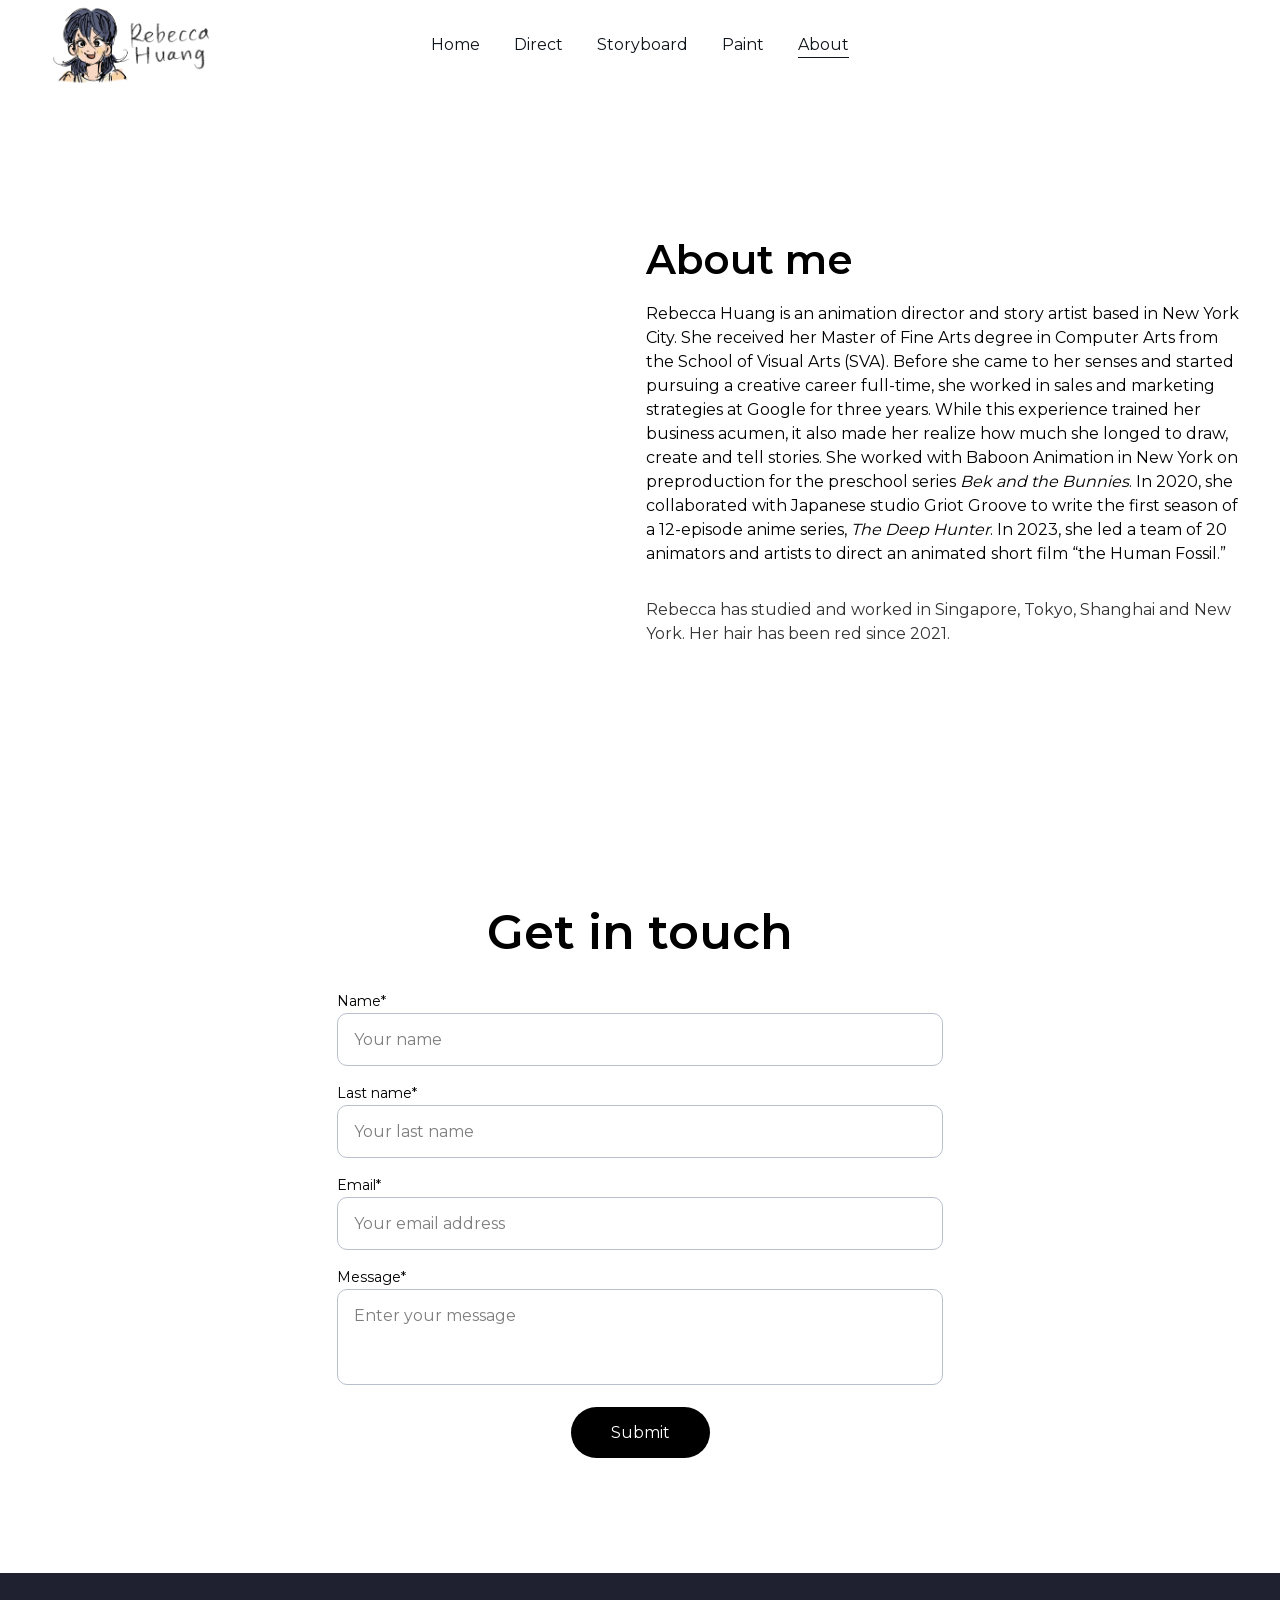
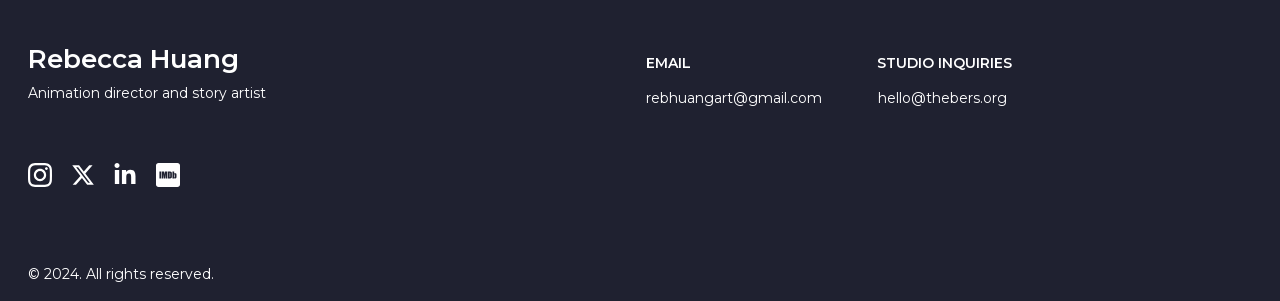
==== about.html @ 4068b759 "Add files via upload" ====
﻿<!DOCTYPE html><html lang="en"><head>
  <script>
window.onload = function() {
    // 1. 寻找所有图片容器
    const imageContainers = document.querySelectorAll('.image-wrapper');

    imageContainers.forEach(container => {
        const img = container.querySelector('img');
        if (img) {
            const realSrc = img.getAttribute('data-savepage-src') || img.src;
            
            // 2. 强制显示背景图并设置圆角
            container.style.backgroundImage = `url('${realSrc}')`;
            container.style.backgroundSize = 'cover';
            container.style.backgroundPosition = 'center';
            container.style.minHeight = '250px';
            container.style.display = 'block';
            container.style.opacity = '1';
            container.style.visibility = 'visible';
            
            // --- 新增：强制圆角补丁 ---
            container.style.borderRadius = '20px'; // 这里设置圆角大小，你可以根据需要调整数字
            container.style.overflow = 'hidden';   // 确保内部图片不会超出圆角边缘
            // -----------------------

            img.style.display = 'none';
        }
    });

    // 3. 保护按钮和文字层级
    const buttons = document.querySelectorAll('a, button, .text-box');
    buttons.forEach(el => {
        el.style.zIndex = '99';
        el.style.position = 'relative';
    });
};
</script>
<link rel="icon" data-savepage-href="https://assets.zyrosite.com/cdn-cgi/image/format=auto,w=16,h=16,fit=crop,f=png/mxBM2JqGz5hBw0L9/img_4383-copy-mp8qDovZWyIbz7pJ.PNG" href="[data-uri]"><meta charset="utf-8"><meta name="viewport" content="width=device-width, initial-scale=1.0"><meta name="generator" content="Hostinger Website Builder"><script data-savepage-type="application/ld+json" type="text/plain">{"@context":"https://schema.org/","name":"Rebecca Huang - Animation Director & Story Artist Portfolio","url":"about.html","description":"Explore the creative portfolio of Rebecca Huang, an animation director and story artist based in the U.S. Discover her work in directing, storyboarding, illustrations, and commercials that bring stories to life with vivid imagery and engaging narratives.","image":"https://assets.zyrosite.com/cdn-cgi/image/format=auto,w=1440,h=756,fit=crop,f=jpeg/mxBM2JqGz5hBw0L9/img_4383-m7V597a2JnUel4Q0.PNG","inLanguage":"en","keywords":["animation director","story artist","portfolio showcase"],"@type":"WebPage"}</script><!--[--><link rel="preconnect" data-savepage-href="https://assets.zyrosite.com" href=""><!----><!----><!----><!----><!--[--><link rel="alternate" hreflang="x-default" data-savepage-href="about.html" href=""><!--]--><link data-savepage-href="https://cdn.zyrosite.com/u1/google-fonts/font-faces?family=Montserrat:wght@400;500;600&family=Inter:wght@400;500&display=swap" href="" rel="preconnect" crossorigin="true"><link data-savepage-href="https://cdn.zyrosite.com/u1/google-fonts/font-faces?family=Montserrat:wght@400;500;600&family=Inter:wght@400;500&display=swap" href="" rel="preload" as="style"><style data-savepage-href="https://cdn.zyrosite.com/u1/google-fonts/font-faces?family=Montserrat:wght@400;500;600&family=Inter:wght@400;500&display=swap">/* cyrillic-ext */
@font-face {
  font-family: 'Inter';
  font-style: normal;
  font-weight: 400;
  /*savepage-font-display=swap*/
  src: /*savepage-url=https://cdn.zyrosite.com/u1/google-fonts/font-file?family=Inter:wght@400&subset=cyrillic-ext&display=swap*/ url() format('woff2');
  unicode-range: U+0460-052F, U+1C80-1C8A, U+20B4, U+2DE0-2DFF, U+A640-A69F, U+FE2E-FE2F;
}
/* cyrillic */
@font-face {
  font-family: 'Inter';
  font-style: normal;
  font-weight: 400;
  /*savepage-font-display=swap*/
  src: /*savepage-url=https://cdn.zyrosite.com/u1/google-fonts/font-file?family=Inter:wght@400&subset=cyrillic&display=swap*/ url() format('woff2');
  unicode-range: U+0301, U+0400-045F, U+0490-0491, U+04B0-04B1, U+2116;
}
/* greek-ext */
@font-face {
  font-family: 'Inter';
  font-style: normal;
  font-weight: 400;
  /*savepage-font-display=swap*/
  src: /*savepage-url=https://cdn.zyrosite.com/u1/google-fonts/font-file?family=Inter:wght@400&subset=greek-ext&display=swap*/ url() format('woff2');
  unicode-range: U+1F00-1FFF;
}
/* greek */
@font-face {
  font-family: 'Inter';
  font-style: normal;
  font-weight: 400;
  /*savepage-font-display=swap*/
  src: /*savepage-url=https://cdn.zyrosite.com/u1/google-fonts/font-file?family=Inter:wght@400&subset=greek&display=swap*/ url() format('woff2');
  unicode-range: U+0370-0377, U+037A-037F, U+0384-038A, U+038C, U+038E-03A1, U+03A3-03FF;
}
/* vietnamese */
@font-face {
  font-family: 'Inter';
  font-style: normal;
  font-weight: 400;
  /*savepage-font-display=swap*/
  src: /*savepage-url=https://cdn.zyrosite.com/u1/google-fonts/font-file?family=Inter:wght@400&subset=vietnamese&display=swap*/ url() format('woff2');
  unicode-range: U+0102-0103, U+0110-0111, U+0128-0129, U+0168-0169, U+01A0-01A1, U+01AF-01B0, U+0300-0301, U+0303-0304, U+0308-0309, U+0323, U+0329, U+1EA0-1EF9, U+20AB;
}
/* latin-ext */
@font-face {
  font-family: 'Inter';
  font-style: normal;
  font-weight: 400;
  /*savepage-font-display=swap*/
  src: /*savepage-url=https://cdn.zyrosite.com/u1/google-fonts/font-file?family=Inter:wght@400&subset=latin-ext&display=swap*/ url() format('woff2');
  unicode-range: U+0100-02BA, U+02BD-02C5, U+02C7-02CC, U+02CE-02D7, U+02DD-02FF, U+0304, U+0308, U+0329, U+1D00-1DBF, U+1E00-1E9F, U+1EF2-1EFF, U+2020, U+20A0-20AB, U+20AD-20C0, U+2113, U+2C60-2C7F, U+A720-A7FF;
}
/* latin */
@font-face {
  font-family: 'Inter';
  font-style: normal;
  font-weight: 400;
  /*savepage-font-display=swap*/
  src: /*savepage-url=https://cdn.zyrosite.com/u1/google-fonts/font-file?family=Inter:wght@400&subset=latin&display=swap*/ url() format('woff2');
  unicode-range: U+0000-00FF, U+0131, U+0152-0153, U+02BB-02BC, U+02C6, U+02DA, U+02DC, U+0304, U+0308, U+0329, U+2000-206F, U+20AC, U+2122, U+2191, U+2193, U+2212, U+2215, U+FEFF, U+FFFD;
}
/* cyrillic-ext */
@font-face {
  font-family: 'Inter';
  font-style: normal;
  font-weight: 500;
  /*savepage-font-display=swap*/
  src: /*savepage-url=https://cdn.zyrosite.com/u1/google-fonts/font-file?family=Inter:wght@500&subset=cyrillic-ext&display=swap*/ url() format('woff2');
  unicode-range: U+0460-052F, U+1C80-1C8A, U+20B4, U+2DE0-2DFF, U+A640-A69F, U+FE2E-FE2F;
}
/* cyrillic */
@font-face {
  font-family: 'Inter';
  font-style: normal;
  font-weight: 500;
  /*savepage-font-display=swap*/
  src: /*savepage-url=https://cdn.zyrosite.com/u1/google-fonts/font-file?family=Inter:wght@500&subset=cyrillic&display=swap*/ url() format('woff2');
  unicode-range: U+0301, U+0400-045F, U+0490-0491, U+04B0-04B1, U+2116;
}
/* greek-ext */
@font-face {
  font-family: 'Inter';
  font-style: normal;
  font-weight: 500;
  /*savepage-font-display=swap*/
  src: /*savepage-url=https://cdn.zyrosite.com/u1/google-fonts/font-file?family=Inter:wght@500&subset=greek-ext&display=swap*/ url() format('woff2');
  unicode-range: U+1F00-1FFF;
}
/* greek */
@font-face {
  font-family: 'Inter';
  font-style: normal;
  font-weight: 500;
  /*savepage-font-display=swap*/
  src: /*savepage-url=https://cdn.zyrosite.com/u1/google-fonts/font-file?family=Inter:wght@500&subset=greek&display=swap*/ url() format('woff2');
  unicode-range: U+0370-0377, U+037A-037F, U+0384-038A, U+038C, U+038E-03A1, U+03A3-03FF;
}
/* vietnamese */
@font-face {
  font-family: 'Inter';
  font-style: normal;
  font-weight: 500;
  /*savepage-font-display=swap*/
  src: /*savepage-url=https://cdn.zyrosite.com/u1/google-fonts/font-file?family=Inter:wght@500&subset=vietnamese&display=swap*/ url() format('woff2');
  unicode-range: U+0102-0103, U+0110-0111, U+0128-0129, U+0168-0169, U+01A0-01A1, U+01AF-01B0, U+0300-0301, U+0303-0304, U+0308-0309, U+0323, U+0329, U+1EA0-1EF9, U+20AB;
}
/* latin-ext */
@font-face {
  font-family: 'Inter';
  font-style: normal;
  font-weight: 500;
  /*savepage-font-display=swap*/
  src: /*savepage-url=https://cdn.zyrosite.com/u1/google-fonts/font-file?family=Inter:wght@500&subset=latin-ext&display=swap*/ url() format('woff2');
  unicode-range: U+0100-02BA, U+02BD-02C5, U+02C7-02CC, U+02CE-02D7, U+02DD-02FF, U+0304, U+0308, U+0329, U+1D00-1DBF, U+1E00-1E9F, U+1EF2-1EFF, U+2020, U+20A0-20AB, U+20AD-20C0, U+2113, U+2C60-2C7F, U+A720-A7FF;
}
/* latin */
@font-face {
  font-family: 'Inter';
  font-style: normal;
  font-weight: 500;
  /*savepage-font-display=swap*/
  src: /*savepage-url=https://cdn.zyrosite.com/u1/google-fonts/font-file?family=Inter:wght@500&subset=latin&display=swap*/ url() format('woff2');
  unicode-range: U+0000-00FF, U+0131, U+0152-0153, U+02BB-02BC, U+02C6, U+02DA, U+02DC, U+0304, U+0308, U+0329, U+2000-206F, U+20AC, U+2122, U+2191, U+2193, U+2212, U+2215, U+FEFF, U+FFFD;
}
/* cyrillic-ext */
@font-face {
  font-family: 'Montserrat';
  font-style: normal;
  font-weight: 400;
  /*savepage-font-display=swap*/
  src: /*savepage-url=https://cdn.zyrosite.com/u1/google-fonts/font-file?family=Montserrat:wght@400&subset=cyrillic-ext&display=swap*/ url([data-uri]) format('woff2');
  unicode-range: U+0460-052F, U+1C80-1C8A, U+20B4, U+2DE0-2DFF, U+A640-A69F, U+FE2E-FE2F;
}
/* cyrillic */
@font-face {
  font-family: 'Montserrat';
  font-style: normal;
  font-weight: 400;
  /*savepage-font-display=swap*/
  src: /*savepage-url=https://cdn.zyrosite.com/u1/google-fonts/font-file?family=Montserrat:wght@400&subset=cyrillic&display=swap*/ url([data-uri]) format('woff2');
  unicode-range: U+0301, U+0400-045F, U+0490-0491, U+04B0-04B1, U+2116;
}
/* vietnamese */
@font-face {
  font-family: 'Montserrat';
  font-style: normal;
  font-weight: 400;
  /*savepage-font-display=swap*/
  src: /*savepage-url=https://cdn.zyrosite.com/u1/google-fonts/font-file?family=Montserrat:wght@400&subset=vietnamese&display=swap*/ url([data-uri]) format('woff2');
  unicode-range: U+0102-0103, U+0110-0111, U+0128-0129, U+0168-0169, U+01A0-01A1, U+01AF-01B0, U+0300-0301, U+0303-0304, U+0308-0309, U+0323, U+0329, U+1EA0-1EF9, U+20AB;
}
/* latin-ext */
@font-face {
  font-family: 'Montserrat';
  font-style: normal;
  font-weight: 400;
  /*savepage-font-display=swap*/
  src: /*savepage-url=https://cdn.zyrosite.com/u1/google-fonts/font-file?family=Montserrat:wght@400&subset=latin-ext&display=swap*/ url([data-uri]) format('woff2');
  unicode-range: U+0100-02BA, U+02BD-02C5, U+02C7-02CC, U+02CE-02D7, U+02DD-02FF, U+0304, U+0308, U+0329, U+1D00-1DBF, U+1E00-1E9F, U+1EF2-1EFF, U+2020, U+20A0-20AB, U+20AD-20C0, U+2113, U+2C60-2C7F, U+A720-A7FF;
}
/* latin */
@font-face {
  font-family: 'Montserrat';
  font-style: normal;
  font-weight: 400;
  /*savepage-font-display=swap*/
  src: /*savepage-url=https://cdn.zyrosite.com/u1/google-fonts/font-file?family=Montserrat:wght@400&subset=latin&display=swap*/ url([data-uri]) format('woff2');
  unicode-range: U+0000-00FF, U+0131, U+0152-0153, U+02BB-02BC, U+02C6, U+02DA, U+02DC, U+0304, U+0308, U+0329, U+2000-206F, U+20AC, U+2122, U+2191, U+2193, U+2212, U+2215, U+FEFF, U+FFFD;
}
/* cyrillic-ext */
@font-face {
  font-family: 'Montserrat';
  font-style: normal;
  font-weight: 500;
  /*savepage-font-display=swap*/
  src: /*savepage-url=https://cdn.zyrosite.com/u1/google-fonts/font-file?family=Montserrat:wght@500&subset=cyrillic-ext&display=swap*/ url([data-uri]) format('woff2');
  unicode-range: U+0460-052F, U+1C80-1C8A, U+20B4, U+2DE0-2DFF, U+A640-A69F, U+FE2E-FE2F;
}
/* cyrillic */
@font-face {
  font-family: 'Montserrat';
  font-style: normal;
  font-weight: 500;
  /*savepage-font-display=swap*/
  src: /*savepage-url=https://cdn.zyrosite.com/u1/google-fonts/font-file?family=Montserrat:wght@500&subset=cyrillic&display=swap*/ url([data-uri]) format('woff2');
  unicode-range: U+0301, U+0400-045F, U+0490-0491, U+04B0-04B1, U+2116;
}
/* vietnamese */
@font-face {
  font-family: 'Montserrat';
  font-style: normal;
  font-weight: 500;
  /*savepage-font-display=swap*/
  src: /*savepage-url=https://cdn.zyrosite.com/u1/google-fonts/font-file?family=Montserrat:wght@500&subset=vietnamese&display=swap*/ url([data-uri]) format('woff2');
  unicode-range: U+0102-0103, U+0110-0111, U+0128-0129, U+0168-0169, U+01A0-01A1, U+01AF-01B0, U+0300-0301, U+0303-0304, U+0308-0309, U+0323, U+0329, U+1EA0-1EF9, U+20AB;
}
/* latin-ext */
@font-face {
  font-family: 'Montserrat';
  font-style: normal;
  font-weight: 500;
  /*savepage-font-display=swap*/
  src: /*savepage-url=https://cdn.zyrosite.com/u1/google-fonts/font-file?family=Montserrat:wght@500&subset=latin-ext&display=swap*/ url([data-uri]) format('woff2');
  unicode-range: U+0100-02BA, U+02BD-02C5, U+02C7-02CC, U+02CE-02D7, U+02DD-02FF, U+0304, U+0308, U+0329, U+1D00-1DBF, U+1E00-1E9F, U+1EF2-1EFF, U+2020, U+20A0-20AB, U+20AD-20C0, U+2113, U+2C60-2C7F, U+A720-A7FF;
}
/* latin */
@font-face {
  font-family: 'Montserrat';
  font-style: normal;
  font-weight: 500;
  /*savepage-font-display=swap*/
  src: /*savepage-url=https://cdn.zyrosite.com/u1/google-fonts/font-file?family=Montserrat:wght@500&subset=latin&display=swap*/ url([data-uri]) format('woff2');
  unicode-range: U+0000-00FF, U+0131, U+0152-0153, U+02BB-02BC, U+02C6, U+02DA, U+02DC, U+0304, U+0308, U+0329, U+2000-206F, U+20AC, U+2122, U+2191, U+2193, U+2212, U+2215, U+FEFF, U+FFFD;
}
/* cyrillic-ext */
@font-face {
  font-family: 'Montserrat';
  font-style: normal;
  font-weight: 600;
  /*savepage-font-display=swap*/
  src: /*savepage-url=https://cdn.zyrosite.com/u1/google-fonts/font-file?family=Montserrat:wght@600&subset=cyrillic-ext&display=swap*/ url([data-uri]) format('woff2');
  unicode-range: U+0460-052F, U+1C80-1C8A, U+20B4, U+2DE0-2DFF, U+A640-A69F, U+FE2E-FE2F;
}
/* cyrillic */
@font-face {
  font-family: 'Montserrat';
  font-style: normal;
  font-weight: 600;
  /*savepage-font-display=swap*/
  src: /*savepage-url=https://cdn.zyrosite.com/u1/google-fonts/font-file?family=Montserrat:wght@600&subset=cyrillic&display=swap*/ url([data-uri]) format('woff2');
  unicode-range: U+0301, U+0400-045F, U+0490-0491, U+04B0-04B1, U+2116;
}
/* vietnamese */
@font-face {
  font-family: 'Montserrat';
  font-style: normal;
  font-weight: 600;
  /*savepage-font-display=swap*/
  src: /*savepage-url=https://cdn.zyrosite.com/u1/google-fonts/font-file?family=Montserrat:wght@600&subset=vietnamese&display=swap*/ url([data-uri]) format('woff2');
  unicode-range: U+0102-0103, U+0110-0111, U+0128-0129, U+0168-0169, U+01A0-01A1, U+01AF-01B0, U+0300-0301, U+0303-0304, U+0308-0309, U+0323, U+0329, U+1EA0-1EF9, U+20AB;
}
/* latin-ext */
@font-face {
  font-family: 'Montserrat';
  font-style: normal;
  font-weight: 600;
  /*savepage-font-display=swap*/
  src: /*savepage-url=https://cdn.zyrosite.com/u1/google-fonts/font-file?family=Montserrat:wght@600&subset=latin-ext&display=swap*/ url([data-uri]) format('woff2');
  unicode-range: U+0100-02BA, U+02BD-02C5, U+02C7-02CC, U+02CE-02D7, U+02DD-02FF, U+0304, U+0308, U+0329, U+1D00-1DBF, U+1E00-1E9F, U+1EF2-1EFF, U+2020, U+20A0-20AB, U+20AD-20C0, U+2113, U+2C60-2C7F, U+A720-A7FF;
}
/* latin */
@font-face {
  font-family: 'Montserrat';
  font-style: normal;
  font-weight: 600;
  /*savepage-font-display=swap*/
  src: /*savepage-url=https://cdn.zyrosite.com/u1/google-fonts/font-file?family=Montserrat:wght@600&subset=latin&display=swap*/ url([data-uri]) format('woff2');
  unicode-range: U+0000-00FF, U+0131, U+0152-0153, U+02BB-02BC, U+02C6, U+02DA, U+02DC, U+0304, U+0308, U+0329, U+2000-206F, U+20AC, U+2122, U+2191, U+2193, U+2212, U+2215, U+FEFF, U+FFFD;
}
/* --- 桌面端保持原样 --- */
@media screen and (min-width: 769px) {
    .custom-trigger, #fullScreenMenu { display: none !important; }
}

/* --- Mobile 端精准修补 --- */
@media screen and (max-width: 768px) {
    /* 1. 重点：不要隐藏整个 header，否则 Logo 就没了 */
    /* 我们只隐藏那个原装的、坏掉的三横杠按钮 */
    [class*="hamburger"], [class*="menu-icon"], [class*="mobile-menu-button"] {
        display: none !important;
    }

    /* 2. 在右上角强行切出一个位置放我们的新按钮 */
    .custom-trigger {
        display: block !important;
        position: fixed;
        top: 15px; /* 根据你 Logo 的高度微调 */
        right: 20px;
        z-index: 99999; /* 确保在最前面 */
        font-size: 30px;
        cursor: pointer;
        background: white; /* 给个底色防止被背景图盖住 */
        padding: 5px 10px;
        border-radius: 5px;
    }
}

/* 全屏菜单 - 修正宽度逻辑 */
.overlay {
    height: 100%; width: 0; position: fixed;
    z-index: 100000; top: 0; left: 0;
    background-color: rgba(0,0,0, 0.98);
    overflow-x: hidden;
    transition: width 0.4s ease; /* 顺滑过渡 */
}
.overlay-content {
    position: relative; top: 15%; width: 100%; text-align: center;
}
.overlay a {
    padding: 15px; text-decoration: none; font-size: 28px;
    color: #fff; display: block;
}
.closebtn {
    position: absolute; top: 10px; right: 30px; font-size: 50px; color: white;
}
</style><title>Rebecca Huang - Animation Director &amp; Story Artist Portfolio | Rebecca Huang's portfolio</title><meta name="description" content="Explore the creative portfolio of Rebecca Huang, an animation director and story artist based in the U.S. Discover her work in directing, storyboarding, illustrations, and commercials that bring stories to life with vivid imagery and engaging narratives."><link rel="icon" size="16x16" data-savepage-href="https://assets.zyrosite.com/cdn-cgi/image/format=auto,w=16,h=16,fit=crop,f=png/mxBM2JqGz5hBw0L9/img_4383-copy-mp8qDovZWyIbz7pJ.PNG" href="[data-uri]"><link rel="icon" size="32x32" data-savepage-href="https://assets.zyrosite.com/cdn-cgi/image/format=auto,w=32,h=32,fit=crop,f=png/mxBM2JqGz5hBw0L9/img_4383-copy-mp8qDovZWyIbz7pJ.PNG" href="[data-uri]"><link rel="icon" size="192x192" data-savepage-href="https://assets.zyrosite.com/cdn-cgi/image/format=auto,w=192,h=192,fit=crop,f=png/mxBM2JqGz5hBw0L9/img_4383-copy-mp8qDovZWyIbz7pJ.PNG" href="[data-uri]"><link rel="apple-touch-icon" data-savepage-href="https://assets.zyrosite.com/cdn-cgi/image/format=auto,w=180,h=180,fit=crop,f=png/mxBM2JqGz5hBw0L9/img_4383-copy-mp8qDovZWyIbz7pJ.PNG" href=""><meta content="about.html" property="og:url"><link rel="canonical" data-savepage-href="about.html" href=""><meta content="Rebecca Huang - Animation Director & Story Artist Portfolio | Rebecca Huang's portfolio" property="og:title"><meta name="twitter:title" content="Rebecca Huang - Animation Director & Story Artist Portfolio | Rebecca Huang's portfolio"><meta content="website" property="og:type"><meta property="og:description" content="Explore the creative portfolio of Rebecca Huang, an animation director and story artist based in the U.S. Discover her work in directing, storyboarding, illustrations, and commercials that bring stories to life with vivid imagery and engaging narratives."><meta name="twitter:description" content="Explore the creative portfolio of Rebecca Huang, an animation director and story artist based in the U.S. Discover her work in directing, storyboarding, illustrations, and commercials that bring stories to life with vivid imagery and engaging narratives."><meta property="og:site_name" content="Rebecca Huang's portfolio"><meta name="keywords" content="animation director, story artist, portfolio showcase"><meta content="https://assets.zyrosite.com/cdn-cgi/image/format=auto,w=1440,h=756,fit=crop,f=jpeg/mxBM2JqGz5hBw0L9/img_4383-m7V597a2JnUel4Q0.PNG" property="og:image"><meta content="https://assets.zyrosite.com/cdn-cgi/image/format=auto,w=1440,h=756,fit=crop,f=jpeg/mxBM2JqGz5hBw0L9/img_4383-m7V597a2JnUel4Q0.PNG" name="twitter:image"><meta content="" property="og:image:alt"><meta content="" name="twitter:image:alt"><meta name="twitter:card" content="summary_large_image"><!----><!--]--><style></style><link rel="prefetch" data-savepage-href="https://assets.zyrosite.com/mxBM2JqGz5hBw0L9/traffic.txt" href=""><script data-savepage-type="" type="text/plain">(function(){const postDate = null;

			const currentDate = new Date().setHours(0, 0, 0, 0);
			const postPublishDate = new Date(postDate).setHours(0, 0, 0, 0);

			if (postPublishDate && currentDate < postPublishDate) {
				window.location.replace('/');
			}
		})();</script><style data-savepage-href="/_astro-1767833397101/_slug_.CI1WaYZy.css">@charset "UTF-8";.sticky-trigger{position:relative;top:0;z-index:-1;height:1px;margin-bottom:-1px;pointer-events:none}.cookie-banner{position:fixed;right:0;bottom:0;left:0;z-index:9999;background-color:#fff;border-top:1px solid #f2f3f6}.cookie-banner__frame{display:flex;flex-direction:row;align-items:flex-start;justify-content:space-between;width:100%;padding:22px 24px;margin:auto}@media screen and (max-width: 920px){.cookie-banner__frame{flex-direction:column;gap:16px}}.cookie-banner__frame .cookie-banner__controls{display:flex;gap:16px;margin:auto 0}.cookie-banner__frame .cookie-banner__controls .control-button{padding:8px 16px;font-family:Arial,sans-serif;text-decoration:underline;border-radius:4px}.cookie-banner__frame .cookie-banner__controls .control-button.primary{color:#fff;text-decoration:none;background:#1d1e20}.cookie-banner__frame .cookie-banner__controls .control-button:hover{cursor:pointer;opacity:.8}.cookie-banner__text{padding-right:16px;font-family:Arial,Helvetica,sans-serif;font-size:14px;font-style:normal;font-weight:400;line-height:20px;text-align:left;letter-spacing:.25px}.cookie-banner__close{display:block;flex-basis:20px;flex-shrink:0;width:20px;height:20px;margin-left:auto;color:#727586;cursor:pointer;transition:color .2s}.cookie-banner__close:hover,.cookie-banner__close:focus{color:#727586}.block-background{position:absolute;inset:0;z-index:13;overflow:hidden;background:var(--21fe064a);backface-visibility:hidden;transition:height 1ms linear 999s}.block-background--animated-gradient{animation:animate-gradient 25s ease infinite;background-size:400% 400%}@keyframes animate-gradient{0%{background-position:var(--38b011f4) var(--354660b6)}50%{background-position:var(--6b53147f) var(--6b53147f)}to{background-position:var(--38b011f4) var(--354660b6)}}.block-background--fixed{bottom:-1px;clip-path:inset(0);backface-visibility:hidden;pointer-events:none}.block-background__image{position:absolute;top:0;left:0;z-index:0;display:block;width:100%;height:101%;object-fit:cover;object-position:var(--bf4a5566)}.block-background__image--fixed,.block-background__video--fixed{position:fixed;height:100vh}.block-background__overlay{position:absolute;top:0;left:0;z-index:2;width:100%;height:100%;background-color:#1d1e20;opacity:var(--487662d8)}.block-background__overlay--fixed{position:fixed;height:100vh}.transition-with-bg{transition:background-color .3s ease-in-out,height 1ms linear 999s}[data-v-aefb04f0]:root{--color-meteorite-dark: #2f1c6a;--color-meteorite-dark-2: #1F1346;--color-meteorite: #8c85ff;--color-meteorite-light: #d5dfff;--color-primary-dark: #5025d1;--color-primary: #673de6;--color-primary-light: #ebe4ff;--color-primary-charts: #B39EF3;--color-danger-dark: #d63163;--color-danger: #fc5185;--color-danger-light: #ffe8ef;--color-danger-charts: #FEA8C2;--color-warning-dark: #fea419;--color-warning-dark-2: #9F6000;--color-warning-charts: #FFD28C;--color-warning: #ffcd35;--color-warning-light: #fff8e2;--color-success-dark: #008361;--color-success: #00b090;--color-success-light: #def4f0;--color-dark: #1d1e20;--color-gray-dark: #36344d;--color-gray: #727586;--color-gray-border: #dadce0;--color-gray-light: #f2f3f6;--color-light: #fff;--color-azure: #357df9;--color-azure-light: #e3ebf9;--color-azure-dark: #265ab2;--color-indigo: #6366F1;--color-neutral-200: #D8DAE0}.categories[data-v-aefb04f0]{margin-bottom:16px}.categories__item[data-v-aefb04f0]{color:var(--blog-post-header-text-color);cursor:pointer;opacity:.8}.categories__item[data-v-aefb04f0]:not(:first-child):before{margin:0 16px;content:"· "}[data-v-f418a90d]:root{--color-meteorite-dark: #2f1c6a;--color-meteorite-dark-2: #1F1346;--color-meteorite: #8c85ff;--color-meteorite-light: #d5dfff;--color-primary-dark: #5025d1;--color-primary: #673de6;--color-primary-light: #ebe4ff;--color-primary-charts: #B39EF3;--color-danger-dark: #d63163;--color-danger: #fc5185;--color-danger-light: #ffe8ef;--color-danger-charts: #FEA8C2;--color-warning-dark: #fea419;--color-warning-dark-2: #9F6000;--color-warning-charts: #FFD28C;--color-warning: #ffcd35;--color-warning-light: #fff8e2;--color-success-dark: #008361;--color-success: #00b090;--color-success-light: #def4f0;--color-dark: #1d1e20;--color-gray-dark: #36344d;--color-gray: #727586;--color-gray-border: #dadce0;--color-gray-light: #f2f3f6;--color-light: #fff;--color-azure: #357df9;--color-azure-light: #e3ebf9;--color-azure-dark: #265ab2;--color-indigo: #6366F1;--color-neutral-200: #D8DAE0}.font-primary[data-v-f418a90d]{font-family:var(--font-primary);font-size:24px;font-style:normal;font-weight:700;line-height:1.3}.font-secondary[data-v-f418a90d]{font-family:var(--font-secondary);font-size:16px;font-style:normal;font-weight:400;line-height:1.3}.blog-list-item-meta[data-v-f418a90d]{color:var(--blog-post-header-text-color);opacity:.8}.blog-list-item-meta__author-name[data-v-f418a90d]{margin-bottom:4px}.blog-list-item-meta__subtitle span[data-v-f418a90d]:nth-of-type(2):before{content:" · "}[data-v-6ad8ae0c]:root{--color-meteorite-dark: #2f1c6a;--color-meteorite-dark-2: #1F1346;--color-meteorite: #8c85ff;--color-meteorite-light: #d5dfff;--color-primary-dark: #5025d1;--color-primary: #673de6;--color-primary-light: #ebe4ff;--color-primary-charts: #B39EF3;--color-danger-dark: #d63163;--color-danger: #fc5185;--color-danger-light: #ffe8ef;--color-danger-charts: #FEA8C2;--color-warning-dark: #fea419;--color-warning-dark-2: #9F6000;--color-warning-charts: #FFD28C;--color-warning: #ffcd35;--color-warning-light: #fff8e2;--color-success-dark: #008361;--color-success: #00b090;--color-success-light: #def4f0;--color-dark: #1d1e20;--color-gray-dark: #36344d;--color-gray: #727586;--color-gray-border: #dadce0;--color-gray-light: #f2f3f6;--color-light: #fff;--color-azure: #357df9;--color-azure-light: #e3ebf9;--color-azure-dark: #265ab2;--color-indigo: #6366F1;--color-neutral-200: #D8DAE0}.font-primary[data-v-6ad8ae0c]{font-family:var(--font-primary);font-size:24px;font-style:normal;font-weight:700;line-height:1.3}.font-secondary[data-v-6ad8ae0c]{font-family:var(--font-secondary);font-size:16px;font-style:normal;font-weight:400;line-height:1.3}.block-blog-header[data-v-6ad8ae0c]{z-index:14;display:flex;flex-direction:column;grid-area:1/1/-1/-1;align-items:var(--align);width:100%;max-width:var(--content-width);padding:var(--block-padding);margin:auto;text-align:var(--text-align)}.block-blog-header__content[data-v-6ad8ae0c]{width:100%;color:var(--blog-post-header-text-color)}.block-blog-header__description[data-v-6ad8ae0c]{margin-bottom:12px;opacity:.8}.block-blog-header__title[data-v-6ad8ae0c]{margin-bottom:12px;font-size:var(--1fd7f410)}@media screen and (max-width: 920px){.block-blog-header[data-v-6ad8ae0c]{padding:var(--m-block-padding)}}.block-layout{z-index:14;display:grid;grid-template-rows:var(--grid-template-rows);grid-template-columns:var(--grid-template-columns);width:100%;max-width:var(--cf684206);min-height:var(--block-min-height);margin:0 auto}.block-layout--forcedOnTop{z-index:15}@media screen and (max-width: 920px){.block-layout--layout{grid-template-rows:var(--m-grid-template-rows);grid-template-columns:var(--m-grid-template-columns);max-width:var(--1b0ec2ff);min-height:var(--m-block-min-height);padding:var(--b11075fe)}.block-layout--legacy{display:flex;flex-direction:column;grid-gap:0;min-height:auto;padding:var(--m-block-padding)}}@media screen and (min-width: 920px) and (max-width: 1224px){.block-layout--layout{grid-template-rows:var(--small-desktop-grid-template-rows);min-height:var(--small-desktop-block-min-height)}}@media screen and (min-width: 361px) and (max-width: 920px){.block-layout--layout{grid-template-rows:var(--t-grid-template-rows);min-height:var(--t-block-min-height);padding:var(--5a2609c5)}}.layout-element{position:relative;left:var(--left);z-index:var(--hidden-element-z-index, var(--z-index));display:grid;grid-row:var(--grid-row);grid-column:var(--grid-column);width:var(--element-width, 100%);height:var(--element-height, 100%);text-align:var(--text)}@media screen and (max-width: 920px){.layout-element{z-index:var(--m-hidden-element-z-index, var(--z-index));text-align:var(--m-text, var(--text))}.layout-element--layout{grid-row:var(--m-grid-row);grid-column:var(--m-grid-column)}.layout-element--legacy{align-items:var(--m-align, var(--align));align-self:var(--m-align-self);width:var(--m-width, 100%);max-width:100%;height:auto;margin:var(--m-element-margin);text-align:var(--m-text, var(--text))}.layout-element--legacy:last-of-type{margin-bottom:0}}[data-v-dc96b232]:root{--color-meteorite-dark: #2f1c6a;--color-meteorite-dark-2: #1F1346;--color-meteorite: #8c85ff;--color-meteorite-light: #d5dfff;--color-primary-dark: #5025d1;--color-primary: #673de6;--color-primary-light: #ebe4ff;--color-primary-charts: #B39EF3;--color-danger-dark: #d63163;--color-danger: #fc5185;--color-danger-light: #ffe8ef;--color-danger-charts: #FEA8C2;--color-warning-dark: #fea419;--color-warning-dark-2: #9F6000;--color-warning-charts: #FFD28C;--color-warning: #ffcd35;--color-warning-light: #fff8e2;--color-success-dark: #008361;--color-success: #00b090;--color-success-light: #def4f0;--color-dark: #1d1e20;--color-gray-dark: #36344d;--color-gray: #727586;--color-gray-border: #dadce0;--color-gray-light: #f2f3f6;--color-light: #fff;--color-azure: #357df9;--color-azure-light: #e3ebf9;--color-azure-dark: #265ab2;--color-indigo: #6366F1;--color-neutral-200: #D8DAE0}.grid-button--primary[data-v-dc96b232]{z-index:1;display:flex;align-items:center;max-width:100%;height:min-content;min-height:var(--grid-button-primary-min-height);padding:calc(var(--grid-button-primary-padding-y) - var(--border-width)) calc(var(--grid-button-primary-padding-x) - var(--border-width));overflow:hidden;font-family:var(--font-family, var(--grid-button-primary-font-family));font-size:var(--font-size-desktop, var(--grid-button-primary-font-size));font-style:var(--grid-button-primary-font-style);font-weight:var(--font-weight, var(--grid-button-primary-font-weight));line-height:var(--grid-button-primary-line-height);color:var(--font-color, var(--grid-button-primary-color));text-align:center;text-decoration:var(--grid-button-primary-text-decoration);text-overflow:ellipsis;text-transform:var(--grid-button-primary-text-transform);letter-spacing:var(--grid-button-primary-letter-spacing);white-space:nowrap;cursor:pointer;background-color:var(--background-color, var(--grid-button-primary-background-color-null, var(--grid-button-primary-background-color)));border:var(--border-width) solid var(--border-color, var(--grid-button-primary-border-color));border-radius:var(--border-radius, var(--grid-button-primary-border-radius));box-shadow:var(--grid-button-primary-box-shadow-null, var(--grid-button-primary-box-shadow-x) var(--grid-button-primary-box-shadow-y) var(--grid-button-primary-box-shadow-blur) var(--grid-button-primary-box-shadow-spread) var(--grid-button-primary-box-shadow-color));transition:color var(--grid-button-primary-transition-duration) var(--grid-button-primary-transition-timing-function),border-color var(--grid-button-primary-transition-duration) var(--grid-button-primary-transition-timing-function),background-color var(--grid-button-primary-transition-duration) var(--grid-button-primary-transition-timing-function)}.grid-button--primary[data-v-dc96b232]:hover{color:var(--font-color-hover, var(--grid-button-primary-color-hover));background-color:var(--background-color-hover, var(--grid-button-primary-background-color-null-hover, var(--grid-button-primary-background-color-hover)));border:var(--border-width) solid var(--border-color-hover, var(--grid-button-primary-border-color-hover));box-shadow:var(--grid-button-primary-box-shadow-null-hover, var(--grid-button-primary-box-shadow-x-hover) var(--grid-button-primary-box-shadow-y-hover) var(--grid-button-primary-box-shadow-blur-hover) var(--grid-button-primary-box-shadow-spread-hover) var(--grid-button-primary-box-shadow-color-hover))}.grid-button--primary[data-v-dc96b232]:disabled{cursor:unset;opacity:.4}.grid-button--primary.loading[data-v-dc96b232]{position:relative;display:inline-flex;align-items:center;justify-content:center;color:transparent;pointer-events:none}.grid-button--primary.loading.grid-button--primary.loading[data-v-dc96b232]{pointer-events:none}.grid-button--primary.loading[data-v-dc96b232]:hover,.grid-button--primary.loading[data-v-dc96b232]:focus{color:transparent}.grid-button--primary.loading[data-v-dc96b232]:before{position:absolute;width:16px;height:16px;content:"";border:2px solid rgba(0,0,0,.5);border-top:2px solid white;border-radius:50%;animation:loading-dc96b232 .8s linear infinite}.grid-button--secondary[data-v-dc96b232]{z-index:1;display:flex;align-items:center;max-width:100%;height:min-content;min-height:var(--grid-button-secondary-min-height);padding:calc(var(--grid-button-secondary-padding-y) - var(--border-width)) calc(var(--grid-button-secondary-padding-x) - var(--border-width));overflow:hidden;font-family:var(--font-family, var(--grid-button-secondary-font-family));font-size:var(--font-size-desktop, var(--grid-button-secondary-font-size));font-style:var(--grid-button-secondary-font-style);font-weight:var(--font-weight, var(--grid-button-secondary-font-weight));line-height:var(--grid-button-secondary-line-height);color:var(--font-color, var(--grid-button-secondary-color));text-align:center;text-decoration:var(--grid-button-secondary-text-decoration);text-overflow:ellipsis;text-transform:var(--grid-button-secondary-text-transform);letter-spacing:var(--grid-button-secondary-letter-spacing);white-space:nowrap;cursor:pointer;background-color:var(--background-color, var(--grid-button-secondary-background-color-null, var(--grid-button-secondary-background-color)));border:var(--border-width) solid var(--border-color, var(--grid-button-secondary-border-color));border-radius:var(--border-radius, var(--grid-button-secondary-border-radius));box-shadow:var(--grid-button-secondary-box-shadow-null, var(--grid-button-secondary-box-shadow-x) var(--grid-button-secondary-box-shadow-y) var(--grid-button-secondary-box-shadow-blur) var(--grid-button-secondary-box-shadow-spread) var(--grid-button-secondary-box-shadow-color));transition:color var(--grid-button-secondary-transition-duration) var(--grid-button-secondary-transition-timing-function),border-color var(--grid-button-secondary-transition-duration) var(--grid-button-secondary-transition-timing-function),background-color var(--grid-button-secondary-transition-duration) var(--grid-button-secondary-transition-timing-function)}.grid-button--secondary[data-v-dc96b232]:hover{color:var(--font-color-hover, var(--grid-button-secondary-color-hover));background-color:var(--background-color-hover, var(--grid-button-secondary-background-color-null-hover, var(--grid-button-secondary-background-color-hover)));border:var(--border-width) solid var(--border-color-hover, var(--grid-button-secondary-border-color-hover));box-shadow:var(--grid-button-secondary-box-shadow-null-hover, var(--grid-button-secondary-box-shadow-x-hover) var(--grid-button-secondary-box-shadow-y-hover) var(--grid-button-secondary-box-shadow-blur-hover) var(--grid-button-secondary-box-shadow-spread-hover) var(--grid-button-secondary-box-shadow-color-hover))}.grid-button--secondary[data-v-dc96b232]:disabled{cursor:unset;opacity:.4}.grid-button--secondary.loading[data-v-dc96b232]{position:relative;display:inline-flex;align-items:center;justify-content:center;color:transparent;pointer-events:none}.grid-button--secondary.loading.grid-button--secondary.loading[data-v-dc96b232]{pointer-events:none}.grid-button--secondary.loading[data-v-dc96b232]:hover,.grid-button--secondary.loading[data-v-dc96b232]:focus{color:transparent}.grid-button--secondary.loading[data-v-dc96b232]:before{position:absolute;width:16px;height:16px;content:"";border:2px solid rgba(0,0,0,.5);border-top:2px solid white;border-radius:50%;animation:loading-dc96b232 .8s linear infinite}.grid-button-primary-mobile[data-v-dc96b232]{z-index:1;display:flex;align-items:center;max-width:100%;height:min-content;min-height:var(--grid-button-primary-min-height);padding:calc(var(--grid-button-primary-padding-y) - var(--border-width)) calc(var(--grid-button-primary-padding-x) - var(--border-width));overflow:hidden;font-family:var(--font-family, var(--grid-button-primary-font-family));font-size:var(--font-size-desktop, var(--grid-button-primary-font-size));font-style:var(--grid-button-primary-font-style);font-weight:var(--font-weight, var(--grid-button-primary-font-weight));line-height:var(--grid-button-primary-line-height);color:var(--font-color, var(--grid-button-primary-color));text-align:center;text-decoration:var(--grid-button-primary-text-decoration);text-overflow:ellipsis;text-transform:var(--grid-button-primary-text-transform);letter-spacing:var(--grid-button-primary-letter-spacing);white-space:nowrap;cursor:pointer;background-color:var(--background-color, var(--grid-button-primary-background-color-null, var(--grid-button-primary-background-color)));border:var(--border-width) solid var(--border-color, var(--grid-button-primary-border-color));box-shadow:var(--grid-button-primary-box-shadow-null, var(--grid-button-primary-box-shadow-x) var(--grid-button-primary-box-shadow-y) var(--grid-button-primary-box-shadow-blur) var(--grid-button-primary-box-shadow-spread) var(--grid-button-primary-box-shadow-color));transition:color var(--grid-button-primary-transition-duration) var(--grid-button-primary-transition-timing-function),border-color var(--grid-button-primary-transition-duration) var(--grid-button-primary-transition-timing-function),background-color var(--grid-button-primary-transition-duration) var(--grid-button-primary-transition-timing-function);padding:calc(var(--grid-button-primary-m-padding-y, var(--grid-button-primary-padding-y)) - var(--border-width)) calc(var(--grid-button-primary-m-padding-x, var(--grid-button-primary-padding-x)) - var(--border-width));font-size:var(--font-size-mobile, var(--grid-button-primary-m-font-size, var(--grid-button-primary-font-size)));border-radius:var(--border-radius, var(--grid-button-primary-border-radius))}.grid-button-primary-mobile[data-v-dc96b232]:hover{color:var(--font-color-hover, var(--grid-button-primary-color-hover));background-color:var(--background-color-hover, var(--grid-button-primary-background-color-null-hover, var(--grid-button-primary-background-color-hover)));border:var(--border-width) solid var(--border-color-hover, var(--grid-button-primary-border-color-hover));box-shadow:var(--grid-button-primary-box-shadow-null-hover, var(--grid-button-primary-box-shadow-x-hover) var(--grid-button-primary-box-shadow-y-hover) var(--grid-button-primary-box-shadow-blur-hover) var(--grid-button-primary-box-shadow-spread-hover) var(--grid-button-primary-box-shadow-color-hover))}.grid-button-primary-mobile[data-v-dc96b232]:disabled{cursor:unset;opacity:.4}.grid-button-primary-mobile.loading[data-v-dc96b232]{position:relative;display:inline-flex;align-items:center;justify-content:center;color:transparent;pointer-events:none}.grid-button-primary-mobile.loading.grid-button-primary-mobile.loading[data-v-dc96b232]{pointer-events:none}.grid-button-primary-mobile.loading[data-v-dc96b232]:hover,.grid-button-primary-mobile.loading[data-v-dc96b232]:focus{color:transparent}.grid-button-primary-mobile.loading[data-v-dc96b232]:before{position:absolute;width:16px;height:16px;content:"";border:2px solid rgba(0,0,0,.5);border-top:2px solid white;border-radius:50%;animation:loading-dc96b232 .8s linear infinite}@media screen and (max-width: 920px){.grid-button--primary[data-v-dc96b232]{z-index:1;display:flex;align-items:center;max-width:100%;height:min-content;min-height:var(--grid-button-primary-min-height);padding:calc(var(--grid-button-primary-padding-y) - var(--border-width)) calc(var(--grid-button-primary-padding-x) - var(--border-width));overflow:hidden;font-family:var(--font-family, var(--grid-button-primary-font-family));font-size:var(--font-size-desktop, var(--grid-button-primary-font-size));font-style:var(--grid-button-primary-font-style);font-weight:var(--font-weight, var(--grid-button-primary-font-weight));line-height:var(--grid-button-primary-line-height);color:var(--font-color, var(--grid-button-primary-color));text-align:center;text-decoration:var(--grid-button-primary-text-decoration);text-overflow:ellipsis;text-transform:var(--grid-button-primary-text-transform);letter-spacing:var(--grid-button-primary-letter-spacing);white-space:nowrap;cursor:pointer;background-color:var(--background-color, var(--grid-button-primary-background-color-null, var(--grid-button-primary-background-color)));border:var(--border-width) solid var(--border-color, var(--grid-button-primary-border-color));box-shadow:var(--grid-button-primary-box-shadow-null, var(--grid-button-primary-box-shadow-x) var(--grid-button-primary-box-shadow-y) var(--grid-button-primary-box-shadow-blur) var(--grid-button-primary-box-shadow-spread) var(--grid-button-primary-box-shadow-color));transition:color var(--grid-button-primary-transition-duration) var(--grid-button-primary-transition-timing-function),border-color var(--grid-button-primary-transition-duration) var(--grid-button-primary-transition-timing-function),background-color var(--grid-button-primary-transition-duration) var(--grid-button-primary-transition-timing-function);padding:calc(var(--grid-button-primary-m-padding-y, var(--grid-button-primary-padding-y)) - var(--border-width)) calc(var(--grid-button-primary-m-padding-x, var(--grid-button-primary-padding-x)) - var(--border-width));font-size:var(--font-size-mobile, var(--grid-button-primary-m-font-size, var(--grid-button-primary-font-size)));border-radius:var(--border-radius, var(--grid-button-primary-border-radius))}.grid-button--primary[data-v-dc96b232]:hover{color:var(--font-color-hover, var(--grid-button-primary-color-hover));background-color:var(--background-color-hover, var(--grid-button-primary-background-color-null-hover, var(--grid-button-primary-background-color-hover)));border:var(--border-width) solid var(--border-color-hover, var(--grid-button-primary-border-color-hover));box-shadow:var(--grid-button-primary-box-shadow-null-hover, var(--grid-button-primary-box-shadow-x-hover) var(--grid-button-primary-box-shadow-y-hover) var(--grid-button-primary-box-shadow-blur-hover) var(--grid-button-primary-box-shadow-spread-hover) var(--grid-button-primary-box-shadow-color-hover))}.grid-button--primary[data-v-dc96b232]:disabled{cursor:unset;opacity:.4}.grid-button--primary.loading[data-v-dc96b232]{position:relative;display:inline-flex;align-items:center;justify-content:center;color:transparent;pointer-events:none}.grid-button--primary.loading.grid-button--primary.loading[data-v-dc96b232]{pointer-events:none}.grid-button--primary.loading[data-v-dc96b232]:hover,.grid-button--primary.loading[data-v-dc96b232]:focus{color:transparent}.grid-button--primary.loading[data-v-dc96b232]:before{position:absolute;width:16px;height:16px;content:"";border:2px solid rgba(0,0,0,.5);border-top:2px solid white;border-radius:50%;animation:loading-dc96b232 .8s linear infinite}@keyframes loading-dc96b232{0%{transform:rotate(0)}to{transform:rotate(360deg)}}}.grid-button-secondary-mobile[data-v-dc96b232]{z-index:1;display:flex;align-items:center;max-width:100%;height:min-content;min-height:var(--grid-button-secondary-min-height);padding:calc(var(--grid-button-secondary-padding-y) - var(--border-width)) calc(var(--grid-button-secondary-padding-x) - var(--border-width));overflow:hidden;font-family:var(--font-family, var(--grid-button-secondary-font-family));font-size:var(--font-size-desktop, var(--grid-button-secondary-font-size));font-style:var(--grid-button-secondary-font-style);font-weight:var(--font-weight, var(--grid-button-secondary-font-weight));line-height:var(--grid-button-secondary-line-height);color:var(--font-color, var(--grid-button-secondary-color));text-align:center;text-decoration:var(--grid-button-secondary-text-decoration);text-overflow:ellipsis;text-transform:var(--grid-button-secondary-text-transform);letter-spacing:var(--grid-button-secondary-letter-spacing);white-space:nowrap;cursor:pointer;background-color:var(--background-color, var(--grid-button-secondary-background-color-null, var(--grid-button-secondary-background-color)));border:var(--border-width) solid var(--border-color, var(--grid-button-secondary-border-color));box-shadow:var(--grid-button-secondary-box-shadow-null, var(--grid-button-secondary-box-shadow-x) var(--grid-button-secondary-box-shadow-y) var(--grid-button-secondary-box-shadow-blur) var(--grid-button-secondary-box-shadow-spread) var(--grid-button-secondary-box-shadow-color));transition:color var(--grid-button-secondary-transition-duration) var(--grid-button-secondary-transition-timing-function),border-color var(--grid-button-secondary-transition-duration) var(--grid-button-secondary-transition-timing-function),background-color var(--grid-button-secondary-transition-duration) var(--grid-button-secondary-transition-timing-function);padding:calc(var(--grid-button-secondary-m-padding-y, var(--grid-button-secondary-padding-y)) - var(--border-width)) calc(var(--grid-button-secondary-m-padding-x, var(--grid-button-secondary-padding-x)) - var(--border-width));font-size:var(--font-size-mobile, var(--grid-button-secondary-m-font-size, var(--grid-button-secondary-font-size)));border-radius:var(--border-radius, var(--grid-button-secondary-border-radius))}.grid-button-secondary-mobile[data-v-dc96b232]:hover{color:var(--font-color-hover, var(--grid-button-secondary-color-hover));background-color:var(--background-color-hover, var(--grid-button-secondary-background-color-null-hover, var(--grid-button-secondary-background-color-hover)));border:var(--border-width) solid var(--border-color-hover, var(--grid-button-secondary-border-color-hover));box-shadow:var(--grid-button-secondary-box-shadow-null-hover, var(--grid-button-secondary-box-shadow-x-hover) var(--grid-button-secondary-box-shadow-y-hover) var(--grid-button-secondary-box-shadow-blur-hover) var(--grid-button-secondary-box-shadow-spread-hover) var(--grid-button-secondary-box-shadow-color-hover))}.grid-button-secondary-mobile[data-v-dc96b232]:disabled{cursor:unset;opacity:.4}.grid-button-secondary-mobile.loading[data-v-dc96b232]{position:relative;display:inline-flex;align-items:center;justify-content:center;color:transparent;pointer-events:none}.grid-button-secondary-mobile.loading.grid-button-secondary-mobile.loading[data-v-dc96b232]{pointer-events:none}.grid-button-secondary-mobile.loading[data-v-dc96b232]:hover,.grid-button-secondary-mobile.loading[data-v-dc96b232]:focus{color:transparent}.grid-button-secondary-mobile.loading[data-v-dc96b232]:before{position:absolute;width:16px;height:16px;content:"";border:2px solid rgba(0,0,0,.5);border-top:2px solid white;border-radius:50%;animation:loading-dc96b232 .8s linear infinite}@keyframes loading-dc96b232{0%{transform:rotate(0)}to{transform:rotate(360deg)}}@media screen and (max-width: 920px){.grid-button--secondary[data-v-dc96b232]{z-index:1;display:flex;align-items:center;max-width:100%;height:min-content;min-height:var(--grid-button-secondary-min-height);padding:calc(var(--grid-button-secondary-padding-y) - var(--border-width)) calc(var(--grid-button-secondary-padding-x) - var(--border-width));overflow:hidden;font-family:var(--font-family, var(--grid-button-secondary-font-family));font-size:var(--font-size-desktop, var(--grid-button-secondary-font-size));font-style:var(--grid-button-secondary-font-style);font-weight:var(--font-weight, var(--grid-button-secondary-font-weight));line-height:var(--grid-button-secondary-line-height);color:var(--font-color, var(--grid-button-secondary-color));text-align:center;text-decoration:var(--grid-button-secondary-text-decoration);text-overflow:ellipsis;text-transform:var(--grid-button-secondary-text-transform);letter-spacing:var(--grid-button-secondary-letter-spacing);white-space:nowrap;cursor:pointer;background-color:var(--background-color, var(--grid-button-secondary-background-color-null, var(--grid-button-secondary-background-color)));border:var(--border-width) solid var(--border-color, var(--grid-button-secondary-border-color));box-shadow:var(--grid-button-secondary-box-shadow-null, var(--grid-button-secondary-box-shadow-x) var(--grid-button-secondary-box-shadow-y) var(--grid-button-secondary-box-shadow-blur) var(--grid-button-secondary-box-shadow-spread) var(--grid-button-secondary-box-shadow-color));transition:color var(--grid-button-secondary-transition-duration) var(--grid-button-secondary-transition-timing-function),border-color var(--grid-button-secondary-transition-duration) var(--grid-button-secondary-transition-timing-function),background-color var(--grid-button-secondary-transition-duration) var(--grid-button-secondary-transition-timing-function);padding:calc(var(--grid-button-secondary-m-padding-y, var(--grid-button-secondary-padding-y)) - var(--border-width)) calc(var(--grid-button-secondary-m-padding-x, var(--grid-button-secondary-padding-x)) - var(--border-width));font-size:var(--font-size-mobile, var(--grid-button-secondary-m-font-size, var(--grid-button-secondary-font-size)));border-radius:var(--border-radius, var(--grid-button-secondary-border-radius))}.grid-button--secondary[data-v-dc96b232]:hover{color:var(--font-color-hover, var(--grid-button-secondary-color-hover));background-color:var(--background-color-hover, var(--grid-button-secondary-background-color-null-hover, var(--grid-button-secondary-background-color-hover)));border:var(--border-width) solid var(--border-color-hover, var(--grid-button-secondary-border-color-hover));box-shadow:var(--grid-button-secondary-box-shadow-null-hover, var(--grid-button-secondary-box-shadow-x-hover) var(--grid-button-secondary-box-shadow-y-hover) var(--grid-button-secondary-box-shadow-blur-hover) var(--grid-button-secondary-box-shadow-spread-hover) var(--grid-button-secondary-box-shadow-color-hover))}.grid-button--secondary[data-v-dc96b232]:disabled{cursor:unset;opacity:.4}.grid-button--secondary.loading[data-v-dc96b232]{position:relative;display:inline-flex;align-items:center;justify-content:center;color:transparent;pointer-events:none}.grid-button--secondary.loading.grid-button--secondary.loading[data-v-dc96b232]{pointer-events:none}.grid-button--secondary.loading[data-v-dc96b232]:hover,.grid-button--secondary.loading[data-v-dc96b232]:focus{color:transparent}.grid-button--secondary.loading[data-v-dc96b232]:before{position:absolute;width:16px;height:16px;content:"";border:2px solid rgba(0,0,0,.5);border-top:2px solid white;border-radius:50%;animation:loading-dc96b232 .8s linear infinite}@keyframes loading-dc96b232{0%{transform:rotate(0)}to{transform:rotate(360deg)}}}.grid-button--empty[data-v-dc96b232]:after{content:" "}[data-v-10b15f82]:root{--color-meteorite-dark: #2f1c6a;--color-meteorite-dark-2: #1F1346;--color-meteorite: #8c85ff;--color-meteorite-light: #d5dfff;--color-primary-dark: #5025d1;--color-primary: #673de6;--color-primary-light: #ebe4ff;--color-primary-charts: #B39EF3;--color-danger-dark: #d63163;--color-danger: #fc5185;--color-danger-light: #ffe8ef;--color-danger-charts: #FEA8C2;--color-warning-dark: #fea419;--color-warning-dark-2: #9F6000;--color-warning-charts: #FFD28C;--color-warning: #ffcd35;--color-warning-light: #fff8e2;--color-success-dark: #008361;--color-success: #00b090;--color-success-light: #def4f0;--color-dark: #1d1e20;--color-gray-dark: #36344d;--color-gray: #727586;--color-gray-border: #dadce0;--color-gray-light: #f2f3f6;--color-light: #fff;--color-azure: #357df9;--color-azure-light: #e3ebf9;--color-azure-dark: #265ab2;--color-indigo: #6366F1;--color-neutral-200: #D8DAE0}.grid-embed[data-v-10b15f82]{width:100%;height:auto}.grid-embed__iframe[data-v-10b15f82]{width:100%;height:var(--2a636e7b);overflow:hidden;border:none}@media screen and (max-width: 920px){.grid-embed__iframe[data-v-10b15f82]{height:var(--2a636e7b)}}[data-v-a7cf67cd]:root{--color-meteorite-dark: #2f1c6a;--color-meteorite-dark-2: #1F1346;--color-meteorite: #8c85ff;--color-meteorite-light: #d5dfff;--color-primary-dark: #5025d1;--color-primary: #673de6;--color-primary-light: #ebe4ff;--color-primary-charts: #B39EF3;--color-danger-dark: #d63163;--color-danger: #fc5185;--color-danger-light: #ffe8ef;--color-danger-charts: #FEA8C2;--color-warning-dark: #fea419;--color-warning-dark-2: #9F6000;--color-warning-charts: #FFD28C;--color-warning: #ffcd35;--color-warning-light: #fff8e2;--color-success-dark: #008361;--color-success: #00b090;--color-success-light: #def4f0;--color-dark: #1d1e20;--color-gray-dark: #36344d;--color-gray: #727586;--color-gray-border: #dadce0;--color-gray-light: #f2f3f6;--color-light: #fff;--color-azure: #357df9;--color-azure-light: #e3ebf9;--color-azure-dark: #265ab2;--color-indigo: #6366F1;--color-neutral-200: #D8DAE0}.input[data-v-a7cf67cd]{font-size:var(--input-text-size, var(--body-font-size))}.input__component[data-v-a7cf67cd]{width:100%;height:var(--input-height);padding:16px;font-family:var(--form-font-family, var(--body-font-family));font-size:var(--input-text-size, var(--body-font-size));font-weight:var(--form-font-weight, var(--body-font-weight));color:var(--input-text-color, var(--body-color));background-color:var(--input-fill-color, #dadce0);border-color:var(--input-border-color, #1d1e20);border-style:solid;border-width:var(--input-border-width, 0);border-radius:var(--input-border-radius, 0);outline:none;transition:color ease .2s,border-color ease .2s,background-color ease .2s}.input__component[data-v-a7cf67cd]::placeholder{font-family:var(--form-font-family, var(--body-font-family));font-size:var(--input-text-size, 14px);color:var(--input-text-color, #727586);opacity:.5;transition:color ease .2s}.input__component[data-v-a7cf67cd]:hover,.input__component[data-v-a7cf67cd]:focus{color:var(--input-text-color--hover, var(--body-color));background-color:var(--input-fill-color--hover, #dadce0);border-color:var(--input-border-color--hover, #1d1e20)}.input__component[data-v-a7cf67cd]:hover::placeholder,.input__component[data-v-a7cf67cd]:focus::placeholder{color:var(--input-text-color--hover, #727586)}.input__component--dark[data-v-a7cf67cd]{background-color:var(--input-fill-color, rgba(242, 243, 246, .6))}.input__component--dark[data-v-a7cf67cd]::placeholder{color:var(--input-text-color, #36344d)}.input__component--dark[data-v-a7cf67cd]:hover,.input__component--dark[data-v-a7cf67cd]:focus{background-color:var(--input-fill-color--hover, rgba(242, 243, 246, .6))}.input__component--dark[data-v-a7cf67cd]:hover::placeholder,.input__component--dark[data-v-a7cf67cd]:focus::placeholder{color:var(--input-text-color--hover, #36344d)}.input__component--read-only[data-v-a7cf67cd]{cursor:move}.input__component--textarea[data-v-a7cf67cd]{min-height:96px;overflow:auto;resize:vertical}.input__component--error[data-v-a7cf67cd]{border-color:var(--color-danger-dark);border-width:1px}.input__component--error[data-v-a7cf67cd]:active,.input__component--error[data-v-a7cf67cd]:focus,.input__component--error[data-v-a7cf67cd]:hover{border-color:var(--color-danger-dark)}.input__component--no-textarea-resize[data-v-a7cf67cd]{resize:none;overflow:auto}.input__label[data-v-a7cf67cd]{font-size:var(--label-text-size, var(--body-font-size));color:var(--label-text-color, #1d1e20)}.input__label--dark[data-v-a7cf67cd]{color:var(--label-text-color, #dadce0)}.input__error-message[data-v-a7cf67cd]{color:var(--color-danger-dark)}.input--is-invalid .input__component[data-v-a7cf67cd]{border-color:#fc5185}@media screen and (max-width: 920px){.input__component[data-v-a7cf67cd]{font-size:var(--m-input-text-size, var(--body-m-font-size))}.input__component[data-v-a7cf67cd]::placeholder{font-size:var(--m-input-text-size, 14px)}.input__label[data-v-a7cf67cd]{font-size:var(--m-label-text-size, var(--body-m-font-size))}}[data-v-6fda3adf]:root{--color-meteorite-dark: #2f1c6a;--color-meteorite-dark-2: #1F1346;--color-meteorite: #8c85ff;--color-meteorite-light: #d5dfff;--color-primary-dark: #5025d1;--color-primary: #673de6;--color-primary-light: #ebe4ff;--color-primary-charts: #B39EF3;--color-danger-dark: #d63163;--color-danger: #fc5185;--color-danger-light: #ffe8ef;--color-danger-charts: #FEA8C2;--color-warning-dark: #fea419;--color-warning-dark-2: #9F6000;--color-warning-charts: #FFD28C;--color-warning: #ffcd35;--color-warning-light: #fff8e2;--color-success-dark: #008361;--color-success: #00b090;--color-success-light: #def4f0;--color-dark: #1d1e20;--color-gray-dark: #36344d;--color-gray: #727586;--color-gray-border: #dadce0;--color-gray-light: #f2f3f6;--color-light: #fff;--color-azure: #357df9;--color-azure-light: #e3ebf9;--color-azure-dark: #265ab2;--color-indigo: #6366F1;--color-neutral-200: #D8DAE0}.select-input[data-v-6fda3adf]{font-size:var(--input-text-size, var(--body-font-size));color:var(--input-text-color, var(--body-color));transition:color ease .2s}.select-input--dark[data-v-6fda3adf]{color:var(--input-text-color, #fff)}.select-input[data-v-6fda3adf]:hover,.select-input[data-v-6fda3adf]:focus{color:var(--input-text-color--hover, var(--body-color))}.select-input--read-only[data-v-6fda3adf]{cursor:move}.select-input__input[data-v-6fda3adf]{cursor:pointer}.select-input__input--read-only[data-v-6fda3adf]{cursor:move}@media screen and (max-width: 920px){.select-input[data-v-6fda3adf]{font-size:var(--m-input-text-size, var(--body-m-font-size))}}[data-v-c774f0a6]:root{--color-meteorite-dark: #2f1c6a;--color-meteorite-dark-2: #1F1346;--color-meteorite: #8c85ff;--color-meteorite-light: #d5dfff;--color-primary-dark: #5025d1;--color-primary: #673de6;--color-primary-light: #ebe4ff;--color-primary-charts: #B39EF3;--color-danger-dark: #d63163;--color-danger: #fc5185;--color-danger-light: #ffe8ef;--color-danger-charts: #FEA8C2;--color-warning-dark: #fea419;--color-warning-dark-2: #9F6000;--color-warning-charts: #FFD28C;--color-warning: #ffcd35;--color-warning-light: #fff8e2;--color-success-dark: #008361;--color-success: #00b090;--color-success-light: #def4f0;--color-dark: #1d1e20;--color-gray-dark: #36344d;--color-gray: #727586;--color-gray-border: #dadce0;--color-gray-light: #f2f3f6;--color-light: #fff;--color-azure: #357df9;--color-azure-light: #e3ebf9;--color-azure-dark: #265ab2;--color-indigo: #6366F1;--color-neutral-200: #D8DAE0}.input__label[data-v-c774f0a6]{font-size:var(--label-text-size, #36344d);color:var(--label-text-color, #36344d)}.input__label--dark[data-v-c774f0a6]{color:var(--label-text-color, rgb(241, 241, 241))}.input__label--read-only[data-v-c774f0a6]{cursor:move}.input--is-invalid .input__component[data-v-c774f0a6]{border-color:#fc5185}.input__options[data-v-c774f0a6]{margin-top:4px;font-style:var(--body-font-style);line-height:var(--body-line-height);text-decoration:var(--body-text-decoration);text-transform:var(--body-text-transform);letter-spacing:var(--body-letter-spacing)}.input__error-message[data-v-c774f0a6]{color:var(--color-danger-dark)}@media screen and (max-width: 920px){.input__label[data-v-c774f0a6]{font-size:var(--m-label-text-size, var(--body-m-font-size))}}[data-v-80ec43a4]:root{--color-meteorite-dark: #2f1c6a;--color-meteorite-dark-2: #1F1346;--color-meteorite: #8c85ff;--color-meteorite-light: #d5dfff;--color-primary-dark: #5025d1;--color-primary: #673de6;--color-primary-light: #ebe4ff;--color-primary-charts: #B39EF3;--color-danger-dark: #d63163;--color-danger: #fc5185;--color-danger-light: #ffe8ef;--color-danger-charts: #FEA8C2;--color-warning-dark: #fea419;--color-warning-dark-2: #9F6000;--color-warning-charts: #FFD28C;--color-warning: #ffcd35;--color-warning-light: #fff8e2;--color-success-dark: #008361;--color-success: #00b090;--color-success-light: #def4f0;--color-dark: #1d1e20;--color-gray-dark: #36344d;--color-gray: #727586;--color-gray-border: #dadce0;--color-gray-light: #f2f3f6;--color-light: #fff;--color-azure: #357df9;--color-azure-light: #e3ebf9;--color-azure-dark: #265ab2;--color-indigo: #6366F1;--color-neutral-200: #D8DAE0}.form[data-v-80ec43a4]{position:relative;display:grid;flex:var(--form-flex);grid-gap:var(--form-spacing);padding:var(--form-padding, var(--grid-item-inner-padding));overflow:hidden;font-family:var(--form-font-family, var(--body-font-family));font-style:var(--body-font-style);font-weight:var(--form-font-weight, var(--body-font-weight));line-height:var(--body-line-height);text-decoration:var(--body-text-decoration);text-transform:var(--body-text-transform);letter-spacing:var(--body-letter-spacing);background:linear-gradient(rgba(29,30,32,var(--gridItemInnerBackgroundOverlayOpacity, 0)),rgba(29,30,32,var(--gridItemInnerBackgroundOverlayOpacity, 0))),var(--form-background-color, var(--grid-item-inner-background));background-repeat:no-repeat;background-position:center;background-size:cover;border:var(--form-border-width) solid var(--form-border-color, #1d1e20);border-radius:var(--form-border-radius)}.form--single-field[data-v-80ec43a4]{display:grid;grid-template-rows:auto;grid-template-columns:repeat(auto-fit,minmax(300px,1fr) min-content);grid-auto-flow:row;grid-gap:var(--form-spacing)}.form__control[data-v-80ec43a4]{display:grid;grid-gap:var(--form-elements-vertical-spacing, 22px);align-self:center}.form__control-row[data-v-80ec43a4]{display:grid;grid-template-columns:repeat(auto-fit,minmax(170px,1fr));grid-gap:var(--form-spacing)}.form__button--invisible[data-v-80ec43a4],.form__control--invisible[data-v-80ec43a4]{pointer-events:none;opacity:0;transition:opacity .15s}.form__button[data-v-80ec43a4]{align-self:center;justify-self:var(--form-button-justify-self)}.form__button[data-v-80ec43a4]:focus-visible{outline:2px solid #357df9}@media screen and (max-width: 920px){.form__button[data-v-80ec43a4]{align-self:center;justify-self:var(--m-form-button-justify-self, var(--form-button-justify-self))}.form__button--full-width-on-mobile[data-v-80ec43a4]{width:100%;justify-content:center}.form__control[data-v-80ec43a4]{grid-gap:var(--m-form-elements-vertical-spacing, 22px)}}[data-v-fe478414]:root{--color-meteorite-dark: #2f1c6a;--color-meteorite-dark-2: #1F1346;--color-meteorite: #8c85ff;--color-meteorite-light: #d5dfff;--color-primary-dark: #5025d1;--color-primary: #673de6;--color-primary-light: #ebe4ff;--color-primary-charts: #B39EF3;--color-danger-dark: #d63163;--color-danger: #fc5185;--color-danger-light: #ffe8ef;--color-danger-charts: #FEA8C2;--color-warning-dark: #fea419;--color-warning-dark-2: #9F6000;--color-warning-charts: #FFD28C;--color-warning: #ffcd35;--color-warning-light: #fff8e2;--color-success-dark: #008361;--color-success: #00b090;--color-success-light: #def4f0;--color-dark: #1d1e20;--color-gray-dark: #36344d;--color-gray: #727586;--color-gray-border: #dadce0;--color-gray-light: #f2f3f6;--color-light: #fff;--color-azure: #357df9;--color-azure-light: #e3ebf9;--color-azure-dark: #265ab2;--color-indigo: #6366F1;--color-neutral-200: #D8DAE0}.loader[data-v-fe478414]{position:relative;width:var(--3f2501d0);height:var(--3f2501d0)}.loader__element[data-v-fe478414]{position:absolute;top:0;left:0;box-sizing:border-box;width:100%;height:100%;border:var(--fcc51062) solid;border-color:var(--2c63732c) transparent transparent var(--6bb984a6);border-radius:50%;animation:spin-fe478414 1.2s cubic-bezier(.5,0,.5,1) infinite}.loader__element[data-v-fe478414]:nth-child(1){animation-delay:-.45s}.loader__element[data-v-fe478414]:nth-child(2){animation-delay:-.3s}.loader__element[data-v-fe478414]:nth-child(3){animation-delay:-.15s}.loader__element[data-v-fe478414]:nth-child(4){border-color:var(--2c63732c);opacity:.2;animation:none}@keyframes spin-fe478414{to{transform:rotate(360deg)}}[data-v-8fcc6b51]:root{--color-meteorite-dark: #2f1c6a;--color-meteorite-dark-2: #1F1346;--color-meteorite: #8c85ff;--color-meteorite-light: #d5dfff;--color-primary-dark: #5025d1;--color-primary: #673de6;--color-primary-light: #ebe4ff;--color-primary-charts: #B39EF3;--color-danger-dark: #d63163;--color-danger: #fc5185;--color-danger-light: #ffe8ef;--color-danger-charts: #FEA8C2;--color-warning-dark: #fea419;--color-warning-dark-2: #9F6000;--color-warning-charts: #FFD28C;--color-warning: #ffcd35;--color-warning-light: #fff8e2;--color-success-dark: #008361;--color-success: #00b090;--color-success-light: #def4f0;--color-dark: #1d1e20;--color-gray-dark: #36344d;--color-gray: #727586;--color-gray-border: #dadce0;--color-gray-light: #f2f3f6;--color-light: #fff;--color-azure: #357df9;--color-azure-light: #e3ebf9;--color-azure-dark: #265ab2;--color-indigo: #6366F1;--color-neutral-200: #D8DAE0}.submit-message[data-v-8fcc6b51]{position:absolute;top:0;bottom:0;display:flex;flex-direction:column;place-content:center;place-items:center;width:100%;height:100%;padding:24px;text-align:center;border:1px solid var(--submit-element-border);color:var(--label-text-color)}.submit-message__heading[data-v-8fcc6b51]{margin-bottom:var(--formSpacing);white-space:break-spaces}.success-message__heading[data-v-8fcc6b51]{white-space:break-spaces}[data-v-e7628ce9]:root{--color-meteorite-dark: #2f1c6a;--color-meteorite-dark-2: #1F1346;--color-meteorite: #8c85ff;--color-meteorite-light: #d5dfff;--color-primary-dark: #5025d1;--color-primary: #673de6;--color-primary-light: #ebe4ff;--color-primary-charts: #B39EF3;--color-danger-dark: #d63163;--color-danger: #fc5185;--color-danger-light: #ffe8ef;--color-danger-charts: #FEA8C2;--color-warning-dark: #fea419;--color-warning-dark-2: #9F6000;--color-warning-charts: #FFD28C;--color-warning: #ffcd35;--color-warning-light: #fff8e2;--color-success-dark: #008361;--color-success: #00b090;--color-success-light: #def4f0;--color-dark: #1d1e20;--color-gray-dark: #36344d;--color-gray: #727586;--color-gray-border: #dadce0;--color-gray-light: #f2f3f6;--color-light: #fff;--color-azure: #357df9;--color-azure-light: #e3ebf9;--color-azure-dark: #265ab2;--color-indigo: #6366F1;--color-neutral-200: #D8DAE0}.image[data-v-e7628ce9]{overflow:var(--overflow, hidden);border-radius:var(--f177488a);-webkit-mask-image:var(--90e8336e);-webkit-mask-size:cover;mask-image:var(--90e8336e);mask-size:100% 100%;position:relative}.image[data-v-e7628ce9]:before{content:"";position:absolute;inset:0;background:var(--d2d462bc);z-index:1}.image--grid[data-v-e7628ce9]{position:relative;display:block;width:100%;height:100%}@media screen and (min-width: 920px) and (max-width: 1224px){.image--grid[data-v-e7628ce9]{width:var(--9c00fd5c);max-width:100%;height:var(--09ad0563)}}.image--unstyled[data-v-e7628ce9]{display:flex}.image--link[data-v-e7628ce9]{transition:filter .2s ease}.image--link[data-v-e7628ce9]:hover{filter:contrast(.8)}.image--zoom[data-v-e7628ce9]{cursor:zoom-in}.image__image[data-v-e7628ce9]{display:block;object-fit:cover}.image__image--svg[data-v-e7628ce9]{object-fit:cover}.image__image[data-v-e7628ce9],.image__image--unstyled[data-v-e7628ce9]{width:100%;height:100%}.image__image--cropped[data-v-e7628ce9]{position:absolute;top:var(--desktop-top);left:var(--desktop-left);width:var(--desktop-width);height:var(--desktop-height);transform:scale(var(--desktop-scale));transform-origin:0 0}@media screen and (max-width: 920px){.image[data-v-e7628ce9]{border-radius:var(--7cc1e967)}.image--grid[data-v-e7628ce9]{width:100%;height:100%}.image__image--cropped[data-v-e7628ce9]{top:var(--mobile-top);left:var(--mobile-left);width:var(--mobile-width);height:var(--mobile-height);transform:scale(var(--mobile-scale))}.image__image--reset-m-position[data-v-e7628ce9]{position:static;width:100%;height:auto}}@media screen and (max-width: 360px){.image[data-v-e7628ce9]{width:var(--5de16d65);max-width:100%;height:var(--4beec8a0)}}.grid-gallery-masonry{display:grid;grid-template-columns:repeat(var(--379c4f1a),auto);grid-column-gap:var(--e2c70772)}.grid-gallery-masonry__column{display:flex;gap:var(--e2c70772);flex-direction:column}[data-v-1fc157e8]:root{--color-meteorite-dark: #2f1c6a;--color-meteorite-dark-2: #1F1346;--color-meteorite: #8c85ff;--color-meteorite-light: #d5dfff;--color-primary-dark: #5025d1;--color-primary: #673de6;--color-primary-light: #ebe4ff;--color-primary-charts: #B39EF3;--color-danger-dark: #d63163;--color-danger: #fc5185;--color-danger-light: #ffe8ef;--color-danger-charts: #FEA8C2;--color-warning-dark: #fea419;--color-warning-dark-2: #9F6000;--color-warning-charts: #FFD28C;--color-warning: #ffcd35;--color-warning-light: #fff8e2;--color-success-dark: #008361;--color-success: #00b090;--color-success-light: #def4f0;--color-dark: #1d1e20;--color-gray-dark: #36344d;--color-gray: #727586;--color-gray-border: #dadce0;--color-gray-light: #f2f3f6;--color-light: #fff;--color-azure: #357df9;--color-azure-light: #e3ebf9;--color-azure-dark: #265ab2;--color-indigo: #6366F1;--color-neutral-200: #D8DAE0}.grid-gallery-masonry--mobile[data-v-1fc157e8]{display:none}.grid-gallery-grid[data-v-1fc157e8]{display:grid;grid-template-columns:repeat(var(--57995d66),1fr);grid-gap:var(--bf3c3e8c)}.grid-gallery-grid__image-wrapper[data-v-1fc157e8]{position:relative;padding-top:100%}.grid-gallery-grid__image-wrapper .grid-gallery-grid__image[data-v-1fc157e8]{position:absolute;top:0;left:0;display:block;width:100%;height:100%}@media screen and (max-width: 920px){.grid-gallery-masonry--desktop[data-v-1fc157e8]{display:none}.grid-gallery-masonry--mobile[data-v-1fc157e8]{display:grid}.grid-gallery-grid[data-v-1fc157e8]{grid-template-columns:repeat(var(--2be9c84b),1fr);grid-gap:var(--057c2138)}}[data-v-cb1e0aee]:root{--color-meteorite-dark: #2f1c6a;--color-meteorite-dark-2: #1F1346;--color-meteorite: #8c85ff;--color-meteorite-light: #d5dfff;--color-primary-dark: #5025d1;--color-primary: #673de6;--color-primary-light: #ebe4ff;--color-primary-charts: #B39EF3;--color-danger-dark: #d63163;--color-danger: #fc5185;--color-danger-light: #ffe8ef;--color-danger-charts: #FEA8C2;--color-warning-dark: #fea419;--color-warning-dark-2: #9F6000;--color-warning-charts: #FFD28C;--color-warning: #ffcd35;--color-warning-light: #fff8e2;--color-success-dark: #008361;--color-success: #00b090;--color-success-light: #def4f0;--color-dark: #1d1e20;--color-gray-dark: #36344d;--color-gray: #727586;--color-gray-border: #dadce0;--color-gray-light: #f2f3f6;--color-light: #fff;--color-azure: #357df9;--color-azure-light: #e3ebf9;--color-azure-dark: #265ab2;--color-indigo: #6366F1;--color-neutral-200: #D8DAE0}.image-wrapper[data-v-cb1e0aee]{width:100%;height:100%;max-height:calc(var(--54a109e6) + .5px)}.image-wrapper--desktop[data-v-cb1e0aee]{display:block}.image-wrapper--mobile[data-v-cb1e0aee]{display:none}@media screen and (max-width: 920px){.image-wrapper[data-v-cb1e0aee]{width:100%;height:100%;max-height:var(--3e67ee8b)}.image-wrapper--layout[data-v-cb1e0aee] .image-wrapper--desktop{display:none}.image-wrapper--layout[data-v-cb1e0aee] .image-wrapper--mobile{display:block}}[data-v-232d4579]:root{--color-meteorite-dark: #2f1c6a;--color-meteorite-dark-2: #1F1346;--color-meteorite: #8c85ff;--color-meteorite-light: #d5dfff;--color-primary-dark: #5025d1;--color-primary: #673de6;--color-primary-light: #ebe4ff;--color-primary-charts: #B39EF3;--color-danger-dark: #d63163;--color-danger: #fc5185;--color-danger-light: #ffe8ef;--color-danger-charts: #FEA8C2;--color-warning-dark: #fea419;--color-warning-dark-2: #9F6000;--color-warning-charts: #FFD28C;--color-warning: #ffcd35;--color-warning-light: #fff8e2;--color-success-dark: #008361;--color-success: #00b090;--color-success-light: #def4f0;--color-dark: #1d1e20;--color-gray-dark: #36344d;--color-gray: #727586;--color-gray-border: #dadce0;--color-gray-light: #f2f3f6;--color-light: #fff;--color-azure: #357df9;--color-azure-light: #e3ebf9;--color-azure-dark: #265ab2;--color-indigo: #6366F1;--color-neutral-200: #D8DAE0}.media-item[data-v-232d4579]{position:absolute;top:0;left:0;width:100%;height:100%;font-size:0;background-color:#dadce0;object-fit:cover}[data-v-83ebaa8d]:root{--color-meteorite-dark: #2f1c6a;--color-meteorite-dark-2: #1F1346;--color-meteorite: #8c85ff;--color-meteorite-light: #d5dfff;--color-primary-dark: #5025d1;--color-primary: #673de6;--color-primary-light: #ebe4ff;--color-primary-charts: #B39EF3;--color-danger-dark: #d63163;--color-danger: #fc5185;--color-danger-light: #ffe8ef;--color-danger-charts: #FEA8C2;--color-warning-dark: #fea419;--color-warning-dark-2: #9F6000;--color-warning-charts: #FFD28C;--color-warning: #ffcd35;--color-warning-light: #fff8e2;--color-success-dark: #008361;--color-success: #00b090;--color-success-light: #def4f0;--color-dark: #1d1e20;--color-gray-dark: #36344d;--color-gray: #727586;--color-gray-border: #dadce0;--color-gray-light: #f2f3f6;--color-light: #fff;--color-azure: #357df9;--color-azure-light: #e3ebf9;--color-azure-dark: #265ab2;--color-indigo: #6366F1;--color-neutral-200: #D8DAE0}@keyframes blink-83ebaa8d{0%{background-position:0% 53%}50%{background-position:100% 48%}to{background-position:0% 53%}}.media-wrapper[data-v-83ebaa8d]{position:relative}.media-wrapper[data-v-83ebaa8d]:first-child{grid-area:1/1/1/1}.placeholder[data-v-83ebaa8d]:last-child{width:100%;background-size:400% 400%;animation:blink-83ebaa8d 3s ease infinite;display:none}@keyframes blink{0%{background-position:0% 53%}50%{background-position:100% 48%}to{background-position:0% 53%}}.instagram-feed{display:grid;grid-template-columns:repeat(var(--items-per-row),1fr);grid-auto-rows:1fr;grid-gap:var(--item-gap);width:100%}.instagram-feed:before{width:100%;background-size:400% 400%;animation:blink 3s ease infinite;grid-area:1/1/1/1;padding-bottom:100%;content:""}@media screen and (max-width: 920px){.instagram-feed{grid-template-columns:repeat(var(--m-items-per-row),1fr);grid-gap:var(--m-item-gap)}}[data-v-2b17c916]:root{--color-meteorite-dark: #2f1c6a;--color-meteorite-dark-2: #1F1346;--color-meteorite: #8c85ff;--color-meteorite-light: #d5dfff;--color-primary-dark: #5025d1;--color-primary: #673de6;--color-primary-light: #ebe4ff;--color-primary-charts: #B39EF3;--color-danger-dark: #d63163;--color-danger: #fc5185;--color-danger-light: #ffe8ef;--color-danger-charts: #FEA8C2;--color-warning-dark: #fea419;--color-warning-dark-2: #9F6000;--color-warning-charts: #FFD28C;--color-warning: #ffcd35;--color-warning-light: #fff8e2;--color-success-dark: #008361;--color-success: #00b090;--color-success-light: #def4f0;--color-dark: #1d1e20;--color-gray-dark: #36344d;--color-gray: #727586;--color-gray-border: #dadce0;--color-gray-light: #f2f3f6;--color-light: #fff;--color-azure: #357df9;--color-azure-light: #e3ebf9;--color-azure-dark: #265ab2;--color-indigo: #6366F1;--color-neutral-200: #D8DAE0}.grid-map[data-v-2b17c916]{position:relative;width:100%;height:100%;background-color:#f2f3f6}.grid-map__frame[data-v-2b17c916]{width:100%;height:100%}.grid-map__pin[data-v-2b17c916]{position:absolute;top:50%;left:50%;z-index:2;width:26px;height:26px;margin-top:-37px;margin-left:-13px;background-color:#fc5185;border-radius:50%}.grid-map__pin[data-v-2b17c916]:before{position:absolute;top:8px;left:8px;z-index:2;width:10px;height:10px;content:"";background:#d63163;border-radius:50%}.grid-map__pin[data-v-2b17c916]:after{position:absolute;top:17px;right:1px;left:1px;z-index:1;width:0;height:0;content:"";border-top:20px solid #fc5185;border-right:12px solid transparent;border-left:12px solid transparent}.grid-map--loading[data-v-2b17c916]{position:relative;overflow:hidden;pointer-events:none}.grid-map--loading[data-v-2b17c916]:after{position:absolute;top:0;right:0;bottom:0;width:200%;content:"";background-image:linear-gradient(to right,#ebeff2,#ebeff200 35%,#ebeff2 50%,#ebeff200 85%,#ebeff2);background-size:100% 100%;animation:placeholder-shimmer-2b17c916 1s linear 0s infinite}@keyframes placeholder-shimmer-2b17c916{0%{transform:translateZ(0)}to{transform:translate3d(50%,0,0)}}[data-v-4f5a0e3f]:root{--color-meteorite-dark: #2f1c6a;--color-meteorite-dark-2: #1F1346;--color-meteorite: #8c85ff;--color-meteorite-light: #d5dfff;--color-primary-dark: #5025d1;--color-primary: #673de6;--color-primary-light: #ebe4ff;--color-primary-charts: #B39EF3;--color-danger-dark: #d63163;--color-danger: #fc5185;--color-danger-light: #ffe8ef;--color-danger-charts: #FEA8C2;--color-warning-dark: #fea419;--color-warning-dark-2: #9F6000;--color-warning-charts: #FFD28C;--color-warning: #ffcd35;--color-warning-light: #fff8e2;--color-success-dark: #008361;--color-success: #00b090;--color-success-light: #def4f0;--color-dark: #1d1e20;--color-gray-dark: #36344d;--color-gray: #727586;--color-gray-border: #dadce0;--color-gray-light: #f2f3f6;--color-light: #fff;--color-azure: #357df9;--color-azure-light: #e3ebf9;--color-azure-dark: #265ab2;--color-indigo: #6366F1;--color-neutral-200: #D8DAE0}.social-icons[data-v-4f5a0e3f]{display:flex;flex-direction:var(--icon-direction);justify-content:var(--icon-spacing, start);max-height:100%;padding:10px;padding:var(--gridItemInnerPadding);background:var(--gridItemInnerBackground);background-repeat:no-repeat;background-position:center;background-size:cover}.social-icons__link[data-v-4f5a0e3f]{display:flex;align-items:center;justify-content:center;line-height:1;color:var(--icon-color, black);transition:color .2s ease}.social-icons__link[data-v-4f5a0e3f]:not(:last-child){padding-right:var(--icon-padding-horizontal);padding-bottom:var(--icon-padding-vertical)}.social-icons__link[data-v-4f5a0e3f]:hover{color:var(--icon-color-hover, #727586)}.social-icons__link[data-v-4f5a0e3f] svg{width:var(--icon-size, 25px);height:var(--icon-size, 25px);object-fit:contain}@media screen and (max-width: 920px){.social-icons[data-v-4f5a0e3f]{flex-direction:var(--m-icon-direction)}.social-icons__link[data-v-4f5a0e3f]:not(:last-child){padding-right:var(--m-icon-padding-horizontal, var(--icon-padding-horizontal));padding-bottom:var(--m-icon-padding-vertical, var(--icon-padding-vertical))}}.text-box h1{font-family:var(--h1-font-family);font-size:var(--h1-font-size);font-style:var(--h1-font-style);font-weight:var(--h1-font-weight);line-height:var(--h1-line-height);color:var(--h1-color);text-decoration:var(--h1-text-decoration);text-transform:var(--h1-text-transform);letter-spacing:var(--h1-letter-spacing)}@media screen and (max-width: 920px){.text-box h1{font-family:var(--h1-m-font-family, var(--h1-font-family));font-size:var(--h1-m-font-size, var(--h1-font-size));font-style:var(--h1-m-font-style, var(--h1-font-style));font-weight:var(--h1-m-font-weight, var(--h1-font-weight));line-height:var(--h1-m-line-height, var(--h1-line-height));color:var(--h1-m-color, var(--h1-color));text-decoration:var(--h1-m-text-decoration, var(--h1-text-decoration));text-transform:var(--h1-m-text-transform, var(--h1-text-transform));letter-spacing:var(--h1-m-letter-spacing, var(--h1-letter-spacing))}}.text-box h2{font-family:var(--h2-font-family);font-size:var(--h2-font-size);font-style:var(--h2-font-style);font-weight:var(--h2-font-weight);line-height:var(--h2-line-height);color:var(--h2-color);text-decoration:var(--h2-text-decoration);text-transform:var(--h2-text-transform);letter-spacing:var(--h2-letter-spacing)}@media screen and (max-width: 920px){.text-box h2{font-family:var(--h2-m-font-family, var(--h2-font-family));font-size:var(--h2-m-font-size, var(--h2-font-size));font-style:var(--h2-m-font-style, var(--h2-font-style));font-weight:var(--h2-m-font-weight, var(--h2-font-weight));line-height:var(--h2-m-line-height, var(--h2-line-height));color:var(--h2-m-color, var(--h2-color));text-decoration:var(--h2-m-text-decoration, var(--h2-text-decoration));text-transform:var(--h2-m-text-transform, var(--h2-text-transform));letter-spacing:var(--h2-m-letter-spacing, var(--h2-letter-spacing))}}.text-box h3{font-family:var(--h3-font-family);font-size:var(--h3-font-size);font-style:var(--h3-font-style);font-weight:var(--h3-font-weight);line-height:var(--h3-line-height);color:var(--h3-color);text-decoration:var(--h3-text-decoration);text-transform:var(--h3-text-transform);letter-spacing:var(--h3-letter-spacing)}@media screen and (max-width: 920px){.text-box h3{font-family:var(--h3-m-font-family, var(--h3-font-family));font-size:var(--h3-m-font-size, var(--h3-font-size));font-style:var(--h3-m-font-style, var(--h3-font-style));font-weight:var(--h3-m-font-weight, var(--h3-font-weight));line-height:var(--h3-m-line-height, var(--h3-line-height));color:var(--h3-m-color, var(--h3-color));text-decoration:var(--h3-m-text-decoration, var(--h3-text-decoration));text-transform:var(--h3-m-text-transform, var(--h3-text-transform));letter-spacing:var(--h3-m-letter-spacing, var(--h3-letter-spacing))}}.text-box h4{font-family:var(--h4-font-family);font-size:var(--h4-font-size);font-style:var(--h4-font-style);font-weight:var(--h4-font-weight);line-height:var(--h4-line-height);color:var(--h4-color);text-decoration:var(--h4-text-decoration);text-transform:var(--h4-text-transform);letter-spacing:var(--h4-letter-spacing)}@media screen and (max-width: 920px){.text-box h4{font-family:var(--h4-m-font-family, var(--h4-font-family));font-size:var(--h4-m-font-size, var(--h4-font-size));font-style:var(--h4-m-font-style, var(--h4-font-style));font-weight:var(--h4-m-font-weight, var(--h4-font-weight));line-height:var(--h4-m-line-height, var(--h4-line-height));color:var(--h4-m-color, var(--h4-color));text-decoration:var(--h4-m-text-decoration, var(--h4-text-decoration));text-transform:var(--h4-m-text-transform, var(--h4-text-transform));letter-spacing:var(--h4-m-letter-spacing, var(--h4-letter-spacing))}}.text-box h5{font-family:var(--h5-font-family);font-size:var(--h5-font-size);font-style:var(--h5-font-style);font-weight:var(--h5-font-weight);line-height:var(--h5-line-height);color:var(--h5-color);text-decoration:var(--h5-text-decoration);text-transform:var(--h5-text-transform);letter-spacing:var(--h5-letter-spacing)}@media screen and (max-width: 920px){.text-box h5{font-family:var(--h5-m-font-family, var(--h5-font-family));font-size:var(--h5-m-font-size, var(--h5-font-size));font-style:var(--h5-m-font-style, var(--h5-font-style));font-weight:var(--h5-m-font-weight, var(--h5-font-weight));line-height:var(--h5-m-line-height, var(--h5-line-height));color:var(--h5-m-color, var(--h5-color));text-decoration:var(--h5-m-text-decoration, var(--h5-text-decoration));text-transform:var(--h5-m-text-transform, var(--h5-text-transform));letter-spacing:var(--h5-m-letter-spacing, var(--h5-letter-spacing))}}.text-box h6{font-family:var(--h6-font-family);font-size:var(--h6-font-size);font-style:var(--h6-font-style);font-weight:var(--h6-font-weight);line-height:var(--h6-line-height);color:var(--h6-color);text-decoration:var(--h6-text-decoration);text-transform:var(--h6-text-transform);letter-spacing:var(--h6-letter-spacing)}@media screen and (max-width: 920px){.text-box h6{font-family:var(--h6-m-font-family, var(--h6-font-family));font-size:var(--h6-m-font-size, var(--h6-font-size));font-style:var(--h6-m-font-style, var(--h6-font-style));font-weight:var(--h6-m-font-weight, var(--h6-font-weight));line-height:var(--h6-m-line-height, var(--h6-line-height));color:var(--h6-m-color, var(--h6-color));text-decoration:var(--h6-m-text-decoration, var(--h6-text-decoration));text-transform:var(--h6-m-text-transform, var(--h6-text-transform));letter-spacing:var(--h6-m-letter-spacing, var(--h6-letter-spacing))}}.text-box .body-large{font-family:var(--body-large-font-family);font-size:var(--body-large-font-size);font-style:var(--body-large-font-style);font-weight:var(--body-large-font-weight);line-height:var(--body-large-line-height);color:var(--body-large-color);text-decoration:var(--body-large-text-decoration);text-transform:var(--body-large-text-transform);letter-spacing:var(--body-large-letter-spacing)}@media screen and (max-width: 920px){.text-box .body-large{font-family:var(--body-large-m-font-family, var(--body-large-font-family));font-size:var(--body-large-m-font-size, var(--body-large-font-size));font-style:var(--body-large-m-font-style, var(--body-large-font-style));font-weight:var(--body-large-m-font-weight, var(--body-large-font-weight));line-height:var(--body-large-m-line-height, var(--body-large-line-height));color:var(--body-large-m-color, var(--body-large-color));text-decoration:var(--body-large-m-text-decoration, var(--body-large-text-decoration));text-transform:var(--body-large-m-text-transform, var(--body-large-text-transform));letter-spacing:var(--body-large-m-letter-spacing, var(--body-large-letter-spacing))}}.text-box .body{font-family:var(--body-font-family);font-size:var(--body-font-size);font-style:var(--body-font-style);font-weight:var(--body-font-weight);line-height:var(--body-line-height);color:var(--body-color);text-decoration:var(--body-text-decoration);text-transform:var(--body-text-transform);letter-spacing:var(--body-letter-spacing)}@media screen and (max-width: 920px){.text-box .body{font-family:var(--body-m-font-family, var(--body-font-family));font-size:var(--body-m-font-size, var(--body-font-size));font-style:var(--body-m-font-style, var(--body-font-style));font-weight:var(--body-m-font-weight, var(--body-font-weight));line-height:var(--body-m-line-height, var(--body-line-height));color:var(--body-m-color, var(--body-color));text-decoration:var(--body-m-text-decoration, var(--body-text-decoration));text-transform:var(--body-m-text-transform, var(--body-text-transform));letter-spacing:var(--body-m-letter-spacing, var(--body-letter-spacing))}}.text-box .body-small{font-family:var(--body-small-font-family);font-size:var(--body-small-font-size);font-style:var(--body-small-font-style);font-weight:var(--body-small-font-weight);line-height:var(--body-small-line-height);color:var(--body-small-color);text-decoration:var(--body-small-text-decoration);text-transform:var(--body-small-text-transform);letter-spacing:var(--body-small-letter-spacing)}@media screen and (max-width: 920px){.text-box .body-small{font-family:var(--body-small-m-font-family, var(--body-small-font-family));font-size:var(--body-small-m-font-size, var(--body-small-font-size));font-style:var(--body-small-m-font-style, var(--body-small-font-style));font-weight:var(--body-small-m-font-weight, var(--body-small-font-weight));line-height:var(--body-small-m-line-height, var(--body-small-line-height));color:var(--body-small-m-color, var(--body-small-color));text-decoration:var(--body-small-m-text-decoration, var(--body-small-text-decoration));text-transform:var(--body-small-m-text-transform, var(--body-small-text-transform));letter-spacing:var(--body-small-m-letter-spacing, var(--body-small-letter-spacing))}}.text-box .button{font-family:var(--button-font-family);font-size:var(--button-font-size);font-style:var(--button-font-style);font-weight:var(--button-font-weight);line-height:var(--button-line-height);color:var(--button-color);text-decoration:var(--button-text-decoration);text-transform:var(--button-text-transform);letter-spacing:var(--button-letter-spacing)}@media screen and (max-width: 920px){.text-box .button{font-family:var(--button-m-font-family, var(--button-font-family));font-size:var(--button-m-font-size, var(--button-font-size));font-style:var(--button-m-font-style, var(--button-font-style));font-weight:var(--button-m-font-weight, var(--button-font-weight));line-height:var(--button-m-line-height, var(--button-line-height));color:var(--button-m-color, var(--button-color));text-decoration:var(--button-m-text-decoration, var(--button-text-decoration));text-transform:var(--button-m-text-transform, var(--button-text-transform));letter-spacing:var(--button-m-letter-spacing, var(--button-letter-spacing))}}.text-box .link{font-family:var(--link-font-family);font-size:var(--link-font-size);font-style:var(--link-font-style);font-weight:var(--link-font-weight);line-height:var(--link-line-height);color:var(--link-color);text-decoration:var(--link-text-decoration);text-transform:var(--link-text-transform);letter-spacing:var(--link-letter-spacing)}@media screen and (max-width: 920px){.text-box .link{font-family:var(--link-m-font-family, var(--link-font-family));font-size:var(--link-m-font-size, var(--link-font-size));font-style:var(--link-m-font-style, var(--link-font-style));font-weight:var(--link-m-font-weight, var(--link-font-weight));line-height:var(--link-m-line-height, var(--link-line-height));color:var(--link-m-color, var(--link-color));text-decoration:var(--link-m-text-decoration, var(--link-text-decoration));text-transform:var(--link-m-text-transform, var(--link-text-transform));letter-spacing:var(--link-m-letter-spacing, var(--link-letter-spacing))}}.text-box{width:100%;padding:0;margin:0;overflow-wrap:break-word;white-space:var(--white-space-preview, var(--54285089));background-color:var(--cbf4efae);outline:none}.text-box .ProseMirror{white-space:var(--white-space-preview, var(--54285089))}.text-box h1{margin-bottom:48px}.text-box h1:last-child{margin-bottom:0}.text-box h2,.text-box h3,.text-box h4,.text-box .body-large,.text-box .body{margin-bottom:32px}.text-box h2:last-child,.text-box h3:last-child,.text-box h4:last-child,.text-box .body-large:last-child,.text-box .body:last-child{margin-bottom:0}.text-box h5{margin-bottom:16px}.text-box h5:last-child{margin-bottom:0}.text-box h6{margin-bottom:8px}.text-box h6:last-child{margin-bottom:0}.text-box .body-small{margin-bottom:24px}.text-box .body-small:last-child{margin-bottom:0}.text-box h1{font-size:var(--fontSizeDesktop, var(--h1-font-size));line-height:var(--lineHeightDesktop, var(--h1-line-height))}.text-box h2{font-size:var(--fontSizeDesktop, var(--h2-font-size));line-height:var(--lineHeightDesktop, var(--h2-line-height))}.text-box h3{font-size:var(--fontSizeDesktop, var(--h3-font-size));line-height:var(--lineHeightDesktop, var(--h3-line-height))}.text-box h4{font-size:var(--fontSizeDesktop, var(--h4-font-size));line-height:var(--lineHeightDesktop, var(--h4-line-height))}.text-box h5{font-size:var(--fontSizeDesktop, var(--h5-font-size));line-height:var(--lineHeightDesktop, var(--h5-line-height))}.text-box h6{font-size:var(--fontSizeDesktop, var(--h6-font-size));line-height:var(--lineHeightDesktop, var(--h6-line-height))}.text-box .body-large{font-size:var(--fontSizeDesktop, var(--body-large-font-size));line-height:var(--lineHeightDesktop, var(--body-large-line-height))}.text-box .body{font-size:var(--fontSizeDesktop, var(--body-font-size));line-height:var(--lineHeightDesktop, var(--body-line-height))}.text-box .body-small{font-size:var(--fontSizeDesktop, var(--body-small-font-size));line-height:var(--lineHeightDesktop, var(--body-small-line-height))}.text-box span{font-size:var(--fontSizeDesktop)}.text-box ol:not(.s),.text-box ul:not(.s){padding-left:40px}.text-box ol:not(.s)>h1,.text-box ol:not(.s) h2,.text-box ol:not(.s) h3,.text-box ol:not(.s) h4,.text-box ol:not(.s) h5,.text-box ol:not(.s) h6,.text-box ol:not(.s) .body-large,.text-box ol:not(.s) .body,.text-box ol:not(.s) .body-small,.text-box ul:not(.s)>h1,.text-box ul:not(.s) h2,.text-box ul:not(.s) h3,.text-box ul:not(.s) h4,.text-box ul:not(.s) h5,.text-box ul:not(.s) h6,.text-box ul:not(.s) .body-large,.text-box ul:not(.s) .body,.text-box ul:not(.s) .body-small{margin-bottom:0}.text-box p:empty:after{content:" "}@media screen and (max-width: 920px){.text-box{white-space:var(--white-space-mobile-preview, var(--6191828b))}.text-box h1{margin-bottom:48px}.text-box h1:last-child{margin-bottom:0}.text-box h2,.text-box h3,.text-box h4,.text-box .body-large,.text-box .body{margin-bottom:32px}.text-box h2:last-child,.text-box h3:last-child,.text-box h4:last-child,.text-box .body-large:last-child,.text-box .body:last-child{margin-bottom:0}.text-box h5{margin-bottom:16px}.text-box h5:last-child{margin-bottom:0}.text-box h6{margin-bottom:8px}.text-box h6:last-child{margin-bottom:0}.text-box .body-small{margin-bottom:24px}.text-box .body-small:last-child{margin-bottom:0}.text-box .ProseMirror{white-space:var(--white-space-mobile-preview, var(--6191828b))}.text-box h1{font-size:var(--fontSizeMobile, var(--h1-m-font-size));line-height:var(--lineHeightMobile, var(--h1-line-height))}.text-box h2{font-size:var(--fontSizeMobile, var(--h2-m-font-size));line-height:var(--lineHeightMobile, var(--h2-line-height))}.text-box h3{font-size:var(--fontSizeMobile, var(--h3-m-font-size));line-height:var(--lineHeightMobile, var(--h3-line-height))}.text-box h4{font-size:var(--fontSizeMobile, var(--h4-m-font-size));line-height:var(--lineHeightMobile, var(--h4-line-height))}.text-box h5{font-size:var(--fontSizeMobile, var(--h5-m-font-size));line-height:var(--lineHeightMobile, var(--h5-line-height))}.text-box h6{font-size:var(--fontSizeMobile, var(--h6-m-font-size));line-height:var(--lineHeightMobile, var(--h6-line-height))}.text-box .body-large{font-size:var(--fontSizeMobile, var(--body-large-m-font-size));line-height:var(--lineHeightMobile, var(--body-large-line-height))}.text-box .body{font-size:var(--fontSizeMobile, var(--body-m-font-size));line-height:var(--lineHeightMobile, var(--body-line-height))}.text-box .body-small{font-size:var(--fontSizeMobile, var(--body-small-m-font-size));line-height:var(--lineHeightMobile, var(--body-small-line-height))}.text-box span{font-size:var(--fontSizeMobile)}}[data-v-35a8f1ad]:root{--color-meteorite-dark: #2f1c6a;--color-meteorite-dark-2: #1F1346;--color-meteorite: #8c85ff;--color-meteorite-light: #d5dfff;--color-primary-dark: #5025d1;--color-primary: #673de6;--color-primary-light: #ebe4ff;--color-primary-charts: #B39EF3;--color-danger-dark: #d63163;--color-danger: #fc5185;--color-danger-light: #ffe8ef;--color-danger-charts: #FEA8C2;--color-warning-dark: #fea419;--color-warning-dark-2: #9F6000;--color-warning-charts: #FFD28C;--color-warning: #ffcd35;--color-warning-light: #fff8e2;--color-success-dark: #008361;--color-success: #00b090;--color-success-light: #def4f0;--color-dark: #1d1e20;--color-gray-dark: #36344d;--color-gray: #727586;--color-gray-border: #dadce0;--color-gray-light: #f2f3f6;--color-light: #fff;--color-azure: #357df9;--color-azure-light: #e3ebf9;--color-azure-dark: #265ab2;--color-indigo: #6366F1;--color-neutral-200: #D8DAE0}.video[data-v-35a8f1ad]{position:relative;width:100%;height:100%;cursor:pointer;background-color:var(--2a786ff8)}.video__frame[data-v-35a8f1ad],.video__placeholder[data-v-35a8f1ad]{position:absolute;top:0;left:0;display:block;width:100%;height:100%}.video__placeholder[data-v-35a8f1ad]{object-fit:cover}.video__play[data-v-35a8f1ad]{position:absolute;top:50%;left:50%;width:68px;height:48px;padding:0;margin-top:-24px;margin-left:-34px;color:#fff;text-align:center;text-indent:1px;background-color:#1e1e1ecc;border-radius:15%/40%;transition:background-color .15s ease-out}.video__play[data-v-35a8f1ad]:before{position:absolute;top:50%;left:50%;width:0;height:0;margin-top:-10px;margin-left:-9px;content:"";border-color:transparent transparent transparent #fff;border-style:solid;border-width:10px 0 10px 18px}.video__play--vimeo[data-v-35a8f1ad]{background-color:#1e1e1ee6;border-radius:5px}.video:hover .video__play[data-v-35a8f1ad]{background-color:#fc5185}.video:hover .video__play--vimeo[data-v-35a8f1ad]{background-color:#069}@media screen and (max-width: 920px){.video[data-v-35a8f1ad]{position:relative}}.grid-shape{display:flex;width:100%;height:var(--shape-height, 100%);color:var(--shape-color)}.grid-shape svg{width:100%;height:100%;fill:var(--shape-color)}@media screen and (max-width: 920px){.grid-shape{height:var(--m-shape-height, 100%)}}@media screen and (min-width: 360px) and (max-width: 920px){.grid-shape{height:var(--t-shape-height, 100%)}}@media screen and (min-width: 920px) and (max-width: 1224px){.grid-shape{height:var(--small-desktop-shape-height, 100%)}}[data-v-2895ed63]:root{--color-meteorite-dark: #2f1c6a;--color-meteorite-dark-2: #1F1346;--color-meteorite: #8c85ff;--color-meteorite-light: #d5dfff;--color-primary-dark: #5025d1;--color-primary: #673de6;--color-primary-light: #ebe4ff;--color-primary-charts: #B39EF3;--color-danger-dark: #d63163;--color-danger: #fc5185;--color-danger-light: #ffe8ef;--color-danger-charts: #FEA8C2;--color-warning-dark: #fea419;--color-warning-dark-2: #9F6000;--color-warning-charts: #FFD28C;--color-warning: #ffcd35;--color-warning-light: #fff8e2;--color-success-dark: #008361;--color-success: #00b090;--color-success-light: #def4f0;--color-dark: #1d1e20;--color-gray-dark: #36344d;--color-gray: #727586;--color-gray-border: #dadce0;--color-gray-light: #f2f3f6;--color-light: #fff;--color-azure: #357df9;--color-azure-light: #e3ebf9;--color-azure-dark: #265ab2;--color-indigo: #6366F1;--color-neutral-200: #D8DAE0}.grid-affiliate-find[data-v-2895ed63]{display:flex;align-items:center;justify-content:center;width:100%;height:100%;min-height:var(--m-height, auto);min-width:var(--m-width, auto);background-color:var(--card-background-color);border:var(--card-border-width) solid var(--card-border-color);border-radius:var(--card-border-radius)}.grid-affiliate-find__content[data-v-2895ed63]{display:grid;grid-template-columns:1fr;grid-template-rows:1fr;grid-gap:16px;padding:var(--card-padding);width:100%}.grid-affiliate-find__title[data-v-2895ed63]{text-align:var(--title-text-align);font-family:var(--title-font-family, var(--font-primary));font-weight:var(--title-font-weight, var(--body-font-weight));color:var(--title-color, var(--body-color));font-size:var(--title-font-size, var(--body-font-size))}.grid-affiliate-find__button[data-v-2895ed63]{justify-self:var(--button-align);display:flex;justify-content:center;align-items:center}.ecommerce-product-image--loading{visibility:hidden}.site-element-search-bar{height:48px;position:relative;font-family:var(--6cbfcff8)}.site-element-search-bar__input-wrapper{position:relative;height:100%}.site-element-search-bar__input-wrapper:before{content:"";position:absolute;left:10px;top:50%;transform:translateY(-50%);bottom:0;width:24px;height:24px;background-color:var(--02363fc5);mask-image:url("data:image/svg+xml,%3Csvg xmlns='http://www.w3.org/2000/svg' width='24' height='24' viewBox='0 0 24 24' fill='none'%3E%3Cmask id='mask0_2145_9545' style='mask-type:alpha' maskUnits='userSpaceOnUse' x='0' y='0' width='24' height='24'%3E%3Crect width='24' height='24' fill='currentColor'/%3E%3C/mask%3E%3Cg mask='url(%23mask0_2145_9545)'%3E%3Cpath d='M19.5422 20.5769L13.2615 14.2961C12.7615 14.7089 12.1865 15.032 11.5365 15.2653C10.8865 15.4987 10.214 15.6153 9.51916 15.6153C7.80999 15.6153 6.36348 15.0236 5.17961 13.84C3.99574 12.6564 3.40381 11.2103 3.40381 9.50157C3.40381 7.79284 3.99559 6.34616 5.17916 5.16154C6.36273 3.97694 7.80888 3.38464 9.51761 3.38464C11.2263 3.38464 12.673 3.97658 13.8576 5.16044C15.0422 6.34431 15.6345 7.79083 15.6345 9.49999C15.6345 10.2141 15.5147 10.8961 15.2749 11.5461C15.0352 12.1961 14.7153 12.7615 14.3153 13.2423L20.5961 19.5231L19.5422 20.5769ZM9.51916 14.1154C10.8076 14.1154 11.899 13.6683 12.7932 12.774C13.6874 11.8798 14.1346 10.7885 14.1346 9.49999C14.1346 8.21153 13.6874 7.12018 12.7932 6.22594C11.899 5.33171 10.8076 4.88459 9.51916 4.88459C8.23069 4.88459 7.13934 5.33171 6.24511 6.22594C5.35089 7.12018 4.90378 8.21153 4.90378 9.49999C4.90378 10.7885 5.35089 11.8798 6.24511 12.774C7.13934 13.6683 8.23069 14.1154 9.51916 14.1154Z' fill='currentColor'/%3E%3C/g%3E%3C/svg%3E");-webkit-mask-image:url("data:image/svg+xml,%3Csvg xmlns='http://www.w3.org/2000/svg' width='24' height='24' viewBox='0 0 24 24' fill='none'%3E%3Cmask id='mask0_2145_9545' style='mask-type:alpha' maskUnits='userSpaceOnUse' x='0' y='0' width='24' height='24'%3E%3Crect width='24' height='24' fill='currentColor'/%3E%3C/mask%3E%3Cg mask='url(%23mask0_2145_9545)'%3E%3Cpath d='M19.5422 20.5769L13.2615 14.2961C12.7615 14.7089 12.1865 15.032 11.5365 15.2653C10.8865 15.4987 10.214 15.6153 9.51916 15.6153C7.80999 15.6153 6.36348 15.0236 5.17961 13.84C3.99574 12.6564 3.40381 11.2103 3.40381 9.50157C3.40381 7.79284 3.99559 6.34616 5.17916 5.16154C6.36273 3.97694 7.80888 3.38464 9.51761 3.38464C11.2263 3.38464 12.673 3.97658 13.8576 5.16044C15.0422 6.34431 15.6345 7.79083 15.6345 9.49999C15.6345 10.2141 15.5147 10.8961 15.2749 11.5461C15.0352 12.1961 14.7153 12.7615 14.3153 13.2423L20.5961 19.5231L19.5422 20.5769ZM9.51916 14.1154C10.8076 14.1154 11.899 13.6683 12.7932 12.774C13.6874 11.8798 14.1346 10.7885 14.1346 9.49999C14.1346 8.21153 13.6874 7.12018 12.7932 6.22594C11.899 5.33171 10.8076 4.88459 9.51916 4.88459C8.23069 4.88459 7.13934 5.33171 6.24511 6.22594C5.35089 7.12018 4.90378 8.21153 4.90378 9.49999C4.90378 10.7885 5.35089 11.8798 6.24511 12.774C7.13934 13.6683 8.23069 14.1154 9.51916 14.1154Z' fill='currentColor'/%3E%3C/g%3E%3C/svg%3E")}.site-element-search-bar__input-wrapper:hover:before,.site-element-search-bar__input-wrapper:focus-within:before{background-color:var(--75a2a712)}.site-element-search-bar__input{padding:12px 12px 12px 44px;border-radius:var(--6019f2a0);border:1px solid var(--2d3cbfd2);font-size:16px;font-weight:400;line-height:1.25;outline:none;color:var(--02363fc5);font-family:var(--6cbfcff8);background-color:var(--777a8f9b);width:100%;height:100%;transition:color ease .2s,border-color ease .2s,background-color ease .2s}.site-element-search-bar__input::placeholder{color:var(--02363fc5);transition:color ease .2s}.site-element-search-bar__input:hover,.site-element-search-bar__input:focus{border-color:var(--10672c8a);color:var(--75a2a712);background-color:var(--3670d261)}.site-element-search-bar__input:hover::placeholder,.site-element-search-bar__input:focus::placeholder{color:var(--75a2a712)}.site-element-search-bar__dropdown-close{position:absolute;right:10px;top:50%;transform:translateY(-50%);bottom:0;width:20px;height:20px;background-color:var(--02363fc5);mask-image:url("data:image/svg+xml,%3Csvg xmlns='http://www.w3.org/2000/svg' width='20' height='20' viewBox='0 0 20 20'%3E%3Cmask id='mask0_2170_12150' style='mask-type:alpha' maskUnits='userSpaceOnUse' x='0' y='0' width='20' height='20'%3E%3Crect width='20' height='20' fill='black'/%3E%3C/mask%3E%3Cg mask='url(%23mask0_2170_12150)'%3E%3Cpath d='M6.0625 14.7115L5.28848 13.9375L9.22598 9.99997L5.28848 6.06247L6.0625 5.28845L10 9.22595L13.9375 5.28845L14.7115 6.06247L10.774 9.99997L14.7115 13.9375L13.9375 14.7115L10 10.774L6.0625 14.7115Z' fill='currentColor'/%3E%3C/g%3E%3C/svg%3E");-webkit-mask-image:url("data:image/svg+xml,%3Csvg xmlns='http://www.w3.org/2000/svg' width='20' height='20' viewBox='0 0 20 20'%3E%3Cmask id='mask0_2170_12150' style='mask-type:alpha' maskUnits='userSpaceOnUse' x='0' y='0' width='20' height='20'%3E%3Crect width='20' height='20' fill='black'/%3E%3C/mask%3E%3Cg mask='url(%23mask0_2170_12150)'%3E%3Cpath d='M6.0625 14.7115L5.28848 13.9375L9.22598 9.99997L5.28848 6.06247L6.0625 5.28845L10 9.22595L13.9375 5.28845L14.7115 6.06247L10.774 9.99997L14.7115 13.9375L13.9375 14.7115L10 10.774L6.0625 14.7115Z' fill='currentColor'/%3E%3C/g%3E%3C/svg%3E")}.site-element-search-bar__dropdown-close:hover{cursor:pointer;background-color:var(--75a2a712)}.site-element-search-bar__dropdown{position:absolute;top:calc(100% + 2px);left:0;width:100%;height:auto;max-height:312px;padding:6px 0;background-color:var(--3670d261);border:1px solid var(--10672c8a);border-radius:4px;overflow:auto;z-index:10;box-shadow:0 6px 14px #0000001a}.site-element-search-bar__dropdown-no-results{padding:10px 12px;font-size:14px;line-height:1.14;color:var(--75a2a712)}.site-element-search-bar__loader{margin-left:auto;margin-right:auto}.search-result-item{display:flex;padding:6px 12px;width:100%;gap:14px;text-decoration:none;transition:background-color ease .2s;cursor:pointer}.search-result-item--highlighted,.search-result-item:hover{background-color:var(--329564c8)}.search-result-item__content{display:flex;flex-direction:column;justify-content:center;gap:4px;width:calc(100% - 62px)}.search-result-item__image{width:var(--381bce1f);height:var(--381bce1f)}.search-result-item__title{font-size:14px;font-weight:700;line-height:1.14;color:var(--75a2a712);white-space:nowrap;overflow:hidden;text-overflow:ellipsis;width:100%}.search-result-item__price{display:flex;font-size:14px;line-height:1.14;font-weight:400;color:var(--75a2a712)}.search-result-item__sale-price{margin-right:4px;text-decoration:line-through;opacity:.6}[data-v-4edbe80f]:root{--color-meteorite-dark: #2f1c6a;--color-meteorite-dark-2: #1F1346;--color-meteorite: #8c85ff;--color-meteorite-light: #d5dfff;--color-primary-dark: #5025d1;--color-primary: #673de6;--color-primary-light: #ebe4ff;--color-primary-charts: #B39EF3;--color-danger-dark: #d63163;--color-danger: #fc5185;--color-danger-light: #ffe8ef;--color-danger-charts: #FEA8C2;--color-warning-dark: #fea419;--color-warning-dark-2: #9F6000;--color-warning-charts: #FFD28C;--color-warning: #ffcd35;--color-warning-light: #fff8e2;--color-success-dark: #008361;--color-success: #00b090;--color-success-light: #def4f0;--color-dark: #1d1e20;--color-gray-dark: #36344d;--color-gray: #727586;--color-gray-border: #dadce0;--color-gray-light: #f2f3f6;--color-light: #fff;--color-azure: #357df9;--color-azure-light: #e3ebf9;--color-azure-dark: #265ab2;--color-indigo: #6366F1;--color-neutral-200: #D8DAE0}.layout-element[data-v-4edbe80f]{grid-template-columns:100%}.layout-element__component[data-v-4edbe80f]{grid-area:1/1/-1/-1;align-self:start}.layout-element__component--GridButton.layout-element__component[data-v-4edbe80f],.layout-element__component--GridEcommerceButton.layout-element__component[data-v-4edbe80f],.layout-element__component--GridAffiliateFind.layout-element__component[data-v-4edbe80f],.layout-element__component--GridEcommerceButton.layout-element__component .grid-button[data-v-4edbe80f]{display:flex;align-items:center;justify-content:center;justify-self:start;min-width:100%;min-height:100%;text-overflow:clip;white-space:nowrap}.layout-element__component--GridButton.layout-element__component[data-v-4edbe80f]:not(.s),.layout-element__component--GridEcommerceButton.layout-element__component[data-v-4edbe80f]:not(.s),.layout-element__component--GridAffiliateFind.layout-element__component[data-v-4edbe80f]:not(.s),.layout-element__component--GridEcommerceButton.layout-element__component .grid-button[data-v-4edbe80f]:not(.s){padding:0}@media screen and (min-width: 920px){.layout-element--desktop-element-hidden[data-v-4edbe80f]{display:none}}@media screen and (max-width: 1191px){.layout-element__component--GridButton[data-v-4edbe80f]:not(.s),.layout-element__component--GridEcommerceButton[data-v-4edbe80f]:not(.s),.layout-element__component--GridAffiliateFind[data-v-4edbe80f]:not(.s){white-space:normal}}@media screen and (max-width: 920px){.layout-element--GridButton[data-v-4edbe80f],.layout-element--GridStripeButton[data-v-4edbe80f],.layout-element--GridEcommerceButton[data-v-4edbe80f],.layout-element--GridAffiliateFind[data-v-4edbe80f]{justify-content:var(--m-justify, var(--justify))}.layout-element__component--GridButton[data-v-4edbe80f]:not(.s),.layout-element__component--GridEcommerceButton[data-v-4edbe80f]:not(.s),.layout-element__component--GridAffiliateFind[data-v-4edbe80f]:not(.s){min-height:100%}.layout-element--mobile-element-hidden[data-v-4edbe80f]{display:none}}@media screen and (max-width: 360px){.layout-element__component--GridButton[data-v-4edbe80f]:not(.s),.layout-element__component--GridEcommerceButton[data-v-4edbe80f]:not(.s),.layout-element__component--GridAffiliateFind[data-v-4edbe80f]:not(.s){min-width:var(--m-width);min-height:var(--m-height);padding-right:14px;padding-left:14px}}@media screen and (min-width: 920px){.zyro-mb-preview .layout-element--desktop-element-hidden[data-v-4edbe80f]:not(.zyro-mb-preview .layout-element--mobile-element-hidden){display:grid}}.layout-element__component--GridButton.layout-element__component[data-v-4edbe80f],.layout-element__component--GridEcommerceButton.layout-element__component[data-v-4edbe80f],.layout-element__component--GridEcommerceButton.layout-element__component .grid-button[data-v-4edbe80f]{min-height:var(--7c3810b2)}@media screen and (max-width: 920px){.layout-element__component--GridButton.layout-element__component[data-v-4edbe80f],.layout-element__component--GridEcommerceButton.layout-element__component[data-v-4edbe80f],.layout-element__component--GridEcommerceButton.layout-element__component .grid-button[data-v-4edbe80f]{min-height:var(--36d4e892)}}[data-v-8b1f015a]:root{--color-meteorite-dark: #2f1c6a;--color-meteorite-dark-2: #1F1346;--color-meteorite: #8c85ff;--color-meteorite-light: #d5dfff;--color-primary-dark: #5025d1;--color-primary: #673de6;--color-primary-light: #ebe4ff;--color-primary-charts: #B39EF3;--color-danger-dark: #d63163;--color-danger: #fc5185;--color-danger-light: #ffe8ef;--color-danger-charts: #FEA8C2;--color-warning-dark: #fea419;--color-warning-dark-2: #9F6000;--color-warning-charts: #FFD28C;--color-warning: #ffcd35;--color-warning-light: #fff8e2;--color-success-dark: #008361;--color-success: #00b090;--color-success-light: #def4f0;--color-dark: #1d1e20;--color-gray-dark: #36344d;--color-gray: #727586;--color-gray-border: #dadce0;--color-gray-light: #f2f3f6;--color-light: #fff;--color-azure: #357df9;--color-azure-light: #e3ebf9;--color-azure-dark: #265ab2;--color-indigo: #6366F1;--color-neutral-200: #D8DAE0}.pagination[data-v-8b1f015a]{display:flex;align-items:center}.pagination__button[data-v-8b1f015a]{min-width:36px;min-height:36px;padding:4px 1px;font-size:10px;line-height:1.6em;color:var(--button-color);cursor:pointer;background:transparent;transition:color .3s ease-in-out}.pagination__button[data-v-8b1f015a]:hover,.pagination__button[data-v-8b1f015a]:active{color:#673de6}.pagination__trigger[data-v-8b1f015a]{color:var(--button-color, #1d1e20);transition:color .3s ease-in-out}.pagination__trigger--current[data-v-8b1f015a]{font-weight:500;color:#673de6}[data-v-b99b1992]:root{--color-meteorite-dark: #2f1c6a;--color-meteorite-dark-2: #1F1346;--color-meteorite: #8c85ff;--color-meteorite-light: #d5dfff;--color-primary-dark: #5025d1;--color-primary: #673de6;--color-primary-light: #ebe4ff;--color-primary-charts: #B39EF3;--color-danger-dark: #d63163;--color-danger: #fc5185;--color-danger-light: #ffe8ef;--color-danger-charts: #FEA8C2;--color-warning-dark: #fea419;--color-warning-dark-2: #9F6000;--color-warning-charts: #FFD28C;--color-warning: #ffcd35;--color-warning-light: #fff8e2;--color-success-dark: #008361;--color-success: #00b090;--color-success-light: #def4f0;--color-dark: #1d1e20;--color-gray-dark: #36344d;--color-gray: #727586;--color-gray-border: #dadce0;--color-gray-light: #f2f3f6;--color-light: #fff;--color-azure: #357df9;--color-azure-light: #e3ebf9;--color-azure-dark: #265ab2;--color-indigo: #6366F1;--color-neutral-200: #D8DAE0}.font-primary[data-v-b99b1992]{font-family:var(--font-primary);font-size:24px;font-style:normal;font-weight:700;line-height:1.3}.font-secondary[data-v-b99b1992]{font-family:var(--font-secondary);font-size:16px;font-style:normal;font-weight:400;line-height:1.3}.block-blog-list-item[data-v-b99b1992]{position:relative;display:flex;flex-direction:column;cursor:var(--cursor-style);cursor:pointer;border-radius:5px;transition:box-shadow .3s cubic-bezier(.4,0,.2,1)}.block-blog-list-item__cover-image[data-v-b99b1992]{position:absolute;top:0;left:0;width:100%;height:100%;object-fit:cover}.block-blog-list-item__cover-image-wrapper[data-v-b99b1992]{position:relative;padding-bottom:60%}.block-blog-list-item__cover-image-container[data-v-b99b1992]{padding-bottom:20px}.block-blog-list-item__content[data-v-b99b1992]{color:var(--blog-post-header-text-color);text-decoration:none}.block-blog-list-item__description[data-v-b99b1992]{margin-bottom:12px;text-decoration:none;opacity:.8}.block-blog-list-item__title[data-v-b99b1992]{font-size:var(--525116cd);margin-bottom:12px;word-break:break-word}[data-v-1120e899]:root{--color-meteorite-dark: #2f1c6a;--color-meteorite-dark-2: #1F1346;--color-meteorite: #8c85ff;--color-meteorite-light: #d5dfff;--color-primary-dark: #5025d1;--color-primary: #673de6;--color-primary-light: #ebe4ff;--color-primary-charts: #B39EF3;--color-danger-dark: #d63163;--color-danger: #fc5185;--color-danger-light: #ffe8ef;--color-danger-charts: #FEA8C2;--color-warning-dark: #fea419;--color-warning-dark-2: #9F6000;--color-warning-charts: #FFD28C;--color-warning: #ffcd35;--color-warning-light: #fff8e2;--color-success-dark: #008361;--color-success: #00b090;--color-success-light: #def4f0;--color-dark: #1d1e20;--color-gray-dark: #36344d;--color-gray: #727586;--color-gray-border: #dadce0;--color-gray-light: #f2f3f6;--color-light: #fff;--color-azure: #357df9;--color-azure-light: #e3ebf9;--color-azure-dark: #265ab2;--color-indigo: #6366F1;--color-neutral-200: #D8DAE0}.block-blog-list[data-v-1120e899]{z-index:14;display:flex;flex-direction:column;grid-area:1/1/-1/-1;align-items:center;justify-content:space-between;height:100%;padding:var(--block-padding, 8px) var(--4055fc5c)}.block-blog-list__list[data-v-1120e899]{display:grid;grid-template-columns:repeat(var(--71ebe4dc),1fr);grid-gap:var(--grid-gap-size);width:var(--content-width);max-width:100%}.block-blog-list__list--one-col[data-v-1120e899]{grid-template-columns:1fr;width:calc(var(--content-width) / 2)}.block-blog-list__filter[data-v-1120e899]{display:flex;flex-direction:column;text-align:center}.block-blog-list__filter-button[data-v-1120e899]{font-size:14px;font-weight:400;line-height:1.43;text-decoration:underline;text-transform:none;letter-spacing:0;background-color:transparent;margin:16px 0}.block-blog-list__pagination[data-v-1120e899]{align-self:center}.block-blog-list__empty-block[data-v-1120e899]{display:flex;flex-direction:column;place-content:center;place-items:center;width:100%;height:100%;pointer-events:none}@media screen and (max-width: 920px){.block-blog-list[data-v-1120e899]{padding:var(--block-padding, 8px) 16px}.block-blog-list__list[data-v-1120e899]{grid-template-columns:repeat(1,1fr);grid-gap:var(--m-grid-gap-size);width:100%}}[data-v-b0d137c3]:root{--color-meteorite-dark: #2f1c6a;--color-meteorite-dark-2: #1F1346;--color-meteorite: #8c85ff;--color-meteorite-light: #d5dfff;--color-primary-dark: #5025d1;--color-primary: #673de6;--color-primary-light: #ebe4ff;--color-primary-charts: #B39EF3;--color-danger-dark: #d63163;--color-danger: #fc5185;--color-danger-light: #ffe8ef;--color-danger-charts: #FEA8C2;--color-warning-dark: #fea419;--color-warning-dark-2: #9F6000;--color-warning-charts: #FFD28C;--color-warning: #ffcd35;--color-warning-light: #fff8e2;--color-success-dark: #008361;--color-success: #00b090;--color-success-light: #def4f0;--color-dark: #1d1e20;--color-gray-dark: #36344d;--color-gray: #727586;--color-gray-border: #dadce0;--color-gray-light: #f2f3f6;--color-light: #fff;--color-azure: #357df9;--color-azure-light: #e3ebf9;--color-azure-dark: #265ab2;--color-indigo: #6366F1;--color-neutral-200: #D8DAE0}[data-v-b0d137c3]:root{--max-width-description: 600px}.skeleton-loader[data-v-b0d137c3]{max-width:var(--content-width);width:100%;display:flex;gap:40px}.skeleton-loader--full-width[data-v-b0d137c3]{max-width:unset}.skeleton-loader__categories[data-v-b0d137c3]{width:250px;height:200px}.skeleton-loader__wrapper[data-v-b0d137c3]{display:flex;flex-direction:column;width:100%;margin:0 auto}.skeleton-loader__list[data-v-b0d137c3]{display:grid;grid-template-columns:repeat(var(--207bbb54),1fr);gap:24px;width:100%}.skeleton-loader__category[data-v-b0d137c3]{width:100%;height:60px;margin-bottom:32px}.skeleton-loader__item[data-v-b0d137c3]{display:flex;flex-direction:column}.skeleton-loader__image-placeholder[data-v-b0d137c3]{position:relative;display:flex;width:100%;overflow:hidden;height:0;transition:height .2s ease-in;padding-bottom:100%}.skeleton-loader__image-placeholder--portrait[data-v-b0d137c3]{padding-bottom:125%}.skeleton-loader__image-placeholder--landscape[data-v-b0d137c3]{padding-bottom:56.25%}.skeleton-loader__image-placeholder[data-v-b0d137c3],.skeleton-loader__text[data-v-b0d137c3],.skeleton-loader__category[data-v-b0d137c3],.skeleton-loader__categories[data-v-b0d137c3]{background:linear-gradient(102deg,#1d1e201a 8%,#ffffff1a 18%,#1d1e201a 33%);background-size:200% 100%;animation:1.5s shine-b0d137c3 linear infinite;border-radius:5px}@keyframes shine-b0d137c3{to{background-position-x:-200%}}.skeleton-loader__text[data-v-b0d137c3]{width:100%;height:24px;margin-top:8px}.skeleton-loader__text[data-v-b0d137c3]:nth-child(3){width:calc(100% - 120px)}@media screen and (max-width: 920px){.skeleton-loader[data-v-b0d137c3]{flex-direction:column;gap:8px}.skeleton-loader__categories[data-v-b0d137c3]{height:35px;width:100%}.skeleton-loader__list[data-v-b0d137c3]{grid-template-columns:repeat(2,1fr)}.skeleton-loader__category[data-v-b0d137c3]{display:none}}@media screen and (max-width: 920px){.skeleton-loader[data-v-b0d137c3]{flex-direction:column;gap:8px}.skeleton-loader__categories[data-v-b0d137c3]{height:35px;width:100%}.skeleton-loader__category[data-v-b0d137c3]{display:none}}@media screen and (min-width: 601px) and (max-width: 920px){.skeleton-loader__list[data-v-b0d137c3]{grid-template-columns:repeat(2,1fr)}}.product-list-empty-state h6{font-family:var(--h6-font-family);font-size:var(--h6-font-size);font-style:var(--h6-font-style);font-weight:var(--h6-font-weight);line-height:var(--h6-line-height);color:var(--h6-color);text-decoration:var(--h6-text-decoration);text-transform:var(--h6-text-transform);letter-spacing:var(--h6-letter-spacing)}@media screen and (max-width: 920px){.product-list-empty-state h6{font-family:var(--h6-m-font-family, var(--h6-font-family));font-size:var(--h6-m-font-size, var(--h6-font-size));font-style:var(--h6-m-font-style, var(--h6-font-style));font-weight:var(--h6-m-font-weight, var(--h6-font-weight));line-height:var(--h6-m-line-height, var(--h6-line-height));color:var(--h6-m-color, var(--h6-color));text-decoration:var(--h6-m-text-decoration, var(--h6-text-decoration));text-transform:var(--h6-m-text-transform, var(--h6-text-transform));letter-spacing:var(--h6-m-letter-spacing, var(--h6-letter-spacing))}}.product-list-empty-state{display:flex;flex-direction:column;align-items:center;justify-content:center;margin:0 auto;max-width:200px;min-height:400px;text-align:center}.product-list-empty-state__icon{margin-bottom:16px;color:var(--h6-color)}[data-v-94b8bf0d]:root{--color-meteorite-dark: #2f1c6a;--color-meteorite-dark-2: #1F1346;--color-meteorite: #8c85ff;--color-meteorite-light: #d5dfff;--color-primary-dark: #5025d1;--color-primary: #673de6;--color-primary-light: #ebe4ff;--color-primary-charts: #B39EF3;--color-danger-dark: #d63163;--color-danger: #fc5185;--color-danger-light: #ffe8ef;--color-danger-charts: #FEA8C2;--color-warning-dark: #fea419;--color-warning-dark-2: #9F6000;--color-warning-charts: #FFD28C;--color-warning: #ffcd35;--color-warning-light: #fff8e2;--color-success-dark: #008361;--color-success: #00b090;--color-success-light: #def4f0;--color-dark: #1d1e20;--color-gray-dark: #36344d;--color-gray: #727586;--color-gray-border: #dadce0;--color-gray-light: #f2f3f6;--color-light: #fff;--color-azure: #357df9;--color-azure-light: #e3ebf9;--color-azure-dark: #265ab2;--color-indigo: #6366F1;--color-neutral-200: #D8DAE0}.product-rating[data-v-94b8bf0d]{display:flex;align-items:center;gap:4px;color:var(--body-color)}.ecommerce-product-ribbon{font-family:var(--body-small-font-family);font-size:var(--body-small-font-size);font-style:var(--body-small-font-style);font-weight:var(--body-small-font-weight);line-height:var(--body-small-line-height);color:var(--body-small-color);text-decoration:var(--body-small-text-decoration);text-transform:var(--body-small-text-transform);letter-spacing:var(--body-small-letter-spacing)}@media screen and (max-width: 920px){.ecommerce-product-ribbon{font-family:var(--body-small-m-font-family, var(--body-small-font-family));font-size:var(--body-small-m-font-size, var(--body-small-font-size));font-style:var(--body-small-m-font-style, var(--body-small-font-style));font-weight:var(--body-small-m-font-weight, var(--body-small-font-weight));line-height:var(--body-small-m-line-height, var(--body-small-line-height));color:var(--body-small-m-color, var(--body-small-color));text-decoration:var(--body-small-m-text-decoration, var(--body-small-text-decoration));text-transform:var(--body-small-m-text-transform, var(--body-small-text-transform));letter-spacing:var(--body-small-m-letter-spacing, var(--body-small-letter-spacing))}}.ecommerce-product-ribbon{position:absolute;z-index:1;display:flex;max-height:calc(100% - 16px);padding:6px 12px;margin:8px 8px 8px 0;text-align:left;background-color:var(--ribbon-background-color, #1d1e20)}.ecommerce-product-ribbon__text{overflow:hidden;color:var(--ribbon-color, #fff)!important;word-break:break-word}[data-v-3d8a68ba]:root{--color-meteorite-dark: #2f1c6a;--color-meteorite-dark-2: #1F1346;--color-meteorite: #8c85ff;--color-meteorite-light: #d5dfff;--color-primary-dark: #5025d1;--color-primary: #673de6;--color-primary-light: #ebe4ff;--color-primary-charts: #B39EF3;--color-danger-dark: #d63163;--color-danger: #fc5185;--color-danger-light: #ffe8ef;--color-danger-charts: #FEA8C2;--color-warning-dark: #fea419;--color-warning-dark-2: #9F6000;--color-warning-charts: #FFD28C;--color-warning: #ffcd35;--color-warning-light: #fff8e2;--color-success-dark: #008361;--color-success: #00b090;--color-success-light: #def4f0;--color-dark: #1d1e20;--color-gray-dark: #36344d;--color-gray: #727586;--color-gray-border: #dadce0;--color-gray-light: #f2f3f6;--color-light: #fff;--color-azure: #357df9;--color-azure-light: #e3ebf9;--color-azure-dark: #265ab2;--color-indigo: #6366F1;--color-neutral-200: #D8DAE0}[data-v-3d8a68ba]:root{--max-width-description: 600px}.product-list-item h6[data-v-3d8a68ba]{font-family:var(--h6-font-family);font-size:var(--h6-font-size);font-style:var(--h6-font-style);font-weight:var(--h6-font-weight);line-height:var(--h6-line-height);color:var(--h6-color);text-decoration:var(--h6-text-decoration);text-transform:var(--h6-text-transform);letter-spacing:var(--h6-letter-spacing)}@media screen and (max-width: 920px){.product-list-item h6[data-v-3d8a68ba]{font-family:var(--h6-m-font-family, var(--h6-font-family));font-size:var(--h6-m-font-size, var(--h6-font-size));font-style:var(--h6-m-font-style, var(--h6-font-style));font-weight:var(--h6-m-font-weight, var(--h6-font-weight));line-height:var(--h6-m-line-height, var(--h6-line-height));color:var(--h6-m-color, var(--h6-color));text-decoration:var(--h6-m-text-decoration, var(--h6-text-decoration));text-transform:var(--h6-m-text-transform, var(--h6-text-transform));letter-spacing:var(--h6-m-letter-spacing, var(--h6-letter-spacing))}}.product-list-item p[data-v-3d8a68ba]{font-family:var(--body-font-family);font-size:var(--body-font-size);font-style:var(--body-font-style);font-weight:var(--body-font-weight);line-height:var(--body-line-height);color:var(--body-color);text-decoration:var(--body-text-decoration);text-transform:var(--body-text-transform);letter-spacing:var(--body-letter-spacing)}@media screen and (max-width: 920px){.product-list-item p[data-v-3d8a68ba]{font-family:var(--body-m-font-family, var(--body-font-family));font-size:var(--body-m-font-size, var(--body-font-size));font-style:var(--body-m-font-style, var(--body-font-style));font-weight:var(--body-m-font-weight, var(--body-font-weight));line-height:var(--body-m-line-height, var(--body-line-height));color:var(--body-m-color, var(--body-color));text-decoration:var(--body-m-text-decoration, var(--body-text-decoration));text-transform:var(--body-m-text-transform, var(--body-text-transform));letter-spacing:var(--body-m-letter-spacing, var(--body-letter-spacing))}}.product-list-item[data-v-3d8a68ba]{display:flex;flex-direction:column;justify-content:space-between;height:100%;cursor:pointer}.product-list-item--center[data-v-3d8a68ba]{align-items:center;text-align:center}.product-list-item--center .product-list-item__price-wrapper[data-v-3d8a68ba],.product-list-item--center .product-list-item__button-wrapper[data-v-3d8a68ba],.product-list-item--center .product-list-item__rating-below-title[data-v-3d8a68ba]{justify-content:center}.product-list-item--outlined[data-v-3d8a68ba]{border:1px solid #dadce0}.product-list-item--outlined .product-list-item__details[data-v-3d8a68ba]{padding:0 10px 10px}.product-list-item--outlined .product-list-item__button-wrapper[data-v-3d8a68ba]{padding:8px 10px 10px;margin-top:-10px}.product-list-item--outlined .product-list-item__image-wrapper--contain[data-v-3d8a68ba]{border:none;border-bottom:1px solid #dadce0}.product-list-item__rating-below-title[data-v-3d8a68ba]{display:flex;gap:4px;margin-bottom:8px}.product-list-item__content[data-v-3d8a68ba]{display:flex;flex-direction:column;width:100%;height:100%}.product-list-item__image-wrapper[data-v-3d8a68ba]{position:relative;display:flex;width:100%;overflow:hidden;transition:height .2s ease-in;height:0;border-radius:var(--570ba808)}.product-list-item__image-wrapper--portrait[data-v-3d8a68ba]{padding-bottom:125%}.product-list-item__image-wrapper--landscape[data-v-3d8a68ba]{padding-bottom:56.25%}.product-list-item__image-wrapper--cover[data-v-3d8a68ba],.product-list-item__image-wrapper--contain[data-v-3d8a68ba]{padding-bottom:100%}.product-list-item__image-wrapper--contain[data-v-3d8a68ba]{border:1px solid #dadce0}.product-list-item__image-wrapper--contain .product-list-item__image[data-v-3d8a68ba]{width:calc(100% + 2px);height:calc(100% + 2px);margin:-1px;left:50%;transform:scale(1) translate(-50%)}.product-list-item__image-wrapper--contain .product-list-item__image.product-list-item__image--zoomed-in[data-v-3d8a68ba]{transform:scale(1.2) translate(calc(-41.6666666667% + 1px))}.product-list-item__image[data-v-3d8a68ba]{position:absolute;width:100%;height:100%;object-fit:var(--0000b281);object-position:center;inset:0}.product-list-item__image--zoom-animation[data-v-3d8a68ba]{transform:scale(1);transition:.1s transform}.product-list-item__image--zoomed-in[data-v-3d8a68ba]{transform:scale(1.2)}.product-list-item__details[data-v-3d8a68ba]{display:flex;flex-direction:column}.product-list-item__title[data-v-3d8a68ba]{word-break:break-word;margin:20px 0 8px}.product-list-item__price-wrapper[data-v-3d8a68ba]{display:flex;flex-wrap:wrap}.product-list-item__price-content[data-v-3d8a68ba]{display:flex;margin-right:8px}.product-list-item__price[data-v-3d8a68ba]{margin-right:8px;opacity:.4}.product-list-item__price.product-list-item__price[data-v-3d8a68ba]{text-decoration:line-through}.product-list-item__price-range[data-v-3d8a68ba]{margin-right:4px}.product-list-item__booking-price[data-v-3d8a68ba]{margin-right:8px}.product-list-item__text[data-v-3d8a68ba]{opacity:.6}.product-list-item__text.product-list-item__text[data-v-3d8a68ba]{text-transform:uppercase}.product-list-item__duration[data-v-3d8a68ba]:before{margin-right:8px;content:"|"}.product-list-item__button-wrapper[data-v-3d8a68ba]{display:flex;width:100%;padding-top:8px;transition:opacity .3s ease-in}.product-list-item__button-wrapper--hidden[data-v-3d8a68ba]{pointer-events:none;visibility:hidden}.product-list-item__button-wrapper--with-hover[data-v-3d8a68ba]{opacity:0}.product-list-item__button[data-v-3d8a68ba]{position:relative;display:flex;align-items:center;height:var(--button-height);padding-left:16px;padding-right:16px}.product-list-item__button.product-list-item__button[data-v-3d8a68ba]{white-space:break-spaces;word-break:break-all}.product-list-item__button--primary[data-v-3d8a68ba]{margin:calc(-1 * var(--grid-button-primary-border-null, var(--grid-button-primary-border-width, 0px)));background-color:var(--grid-button-primary-background-color)}.product-list-item__button--primary[data-v-3d8a68ba]:focus,.product-list-item__button--primary[data-v-3d8a68ba]:hover{margin:calc(-1 * var(--grid-button-primary-border-null-hover, var(--grid-button-primary-border-width-hover, 0px)));background-color:var(--grid-button-primary-background-color-hover, var(--grid-button-primary-background-color))}.product-list-item__button--secondary[data-v-3d8a68ba]{margin:calc(-1 * var(--grid-button-secondary-border-null, var(--grid-button-secondary-border-width, 0px)));background-color:var(--grid-button-secondary-background-color)}.product-list-item__button--secondary[data-v-3d8a68ba]:focus,.product-list-item__button--secondary[data-v-3d8a68ba]:hover{margin:calc(-1 * var(--grid-button-secondary-border-null-hover, var(--grid-button-secondary-border-width-hover, 0px)));background-color:var(--grid-button-secondary-background-color-hover, var(--grid-button-secondary-background-color))}.product-list-item__button--full-width[data-v-3d8a68ba]{width:100%;text-align:center;align-items:center;justify-content:center}@media screen and (max-width: 920px){.product-list-item__button-wrapper--with-hover[data-v-3d8a68ba]{opacity:1}.product-list-item__booking-price[data-v-3d8a68ba]{margin-right:8px}.product-list-item__price-wrapper[data-v-3d8a68ba]{flex-wrap:wrap}}@media screen and (min-width: 920px){.product-list-item:hover .product-list-item__image-wrapper--bg-animation[data-v-3d8a68ba]:after,.product-list-item:focus .product-list-item__image-wrapper--bg-animation[data-v-3d8a68ba]:after{background-color:#1d1e2033}.product-list-item:hover .product-list-item__button-wrapper[data-v-3d8a68ba],.product-list-item:focus .product-list-item__button-wrapper[data-v-3d8a68ba]{opacity:1}}[data-v-b3616e77]:root{--color-meteorite-dark: #2f1c6a;--color-meteorite-dark-2: #1F1346;--color-meteorite: #8c85ff;--color-meteorite-light: #d5dfff;--color-primary-dark: #5025d1;--color-primary: #673de6;--color-primary-light: #ebe4ff;--color-primary-charts: #B39EF3;--color-danger-dark: #d63163;--color-danger: #fc5185;--color-danger-light: #ffe8ef;--color-danger-charts: #FEA8C2;--color-warning-dark: #fea419;--color-warning-dark-2: #9F6000;--color-warning-charts: #FFD28C;--color-warning: #ffcd35;--color-warning-light: #fff8e2;--color-success-dark: #008361;--color-success: #00b090;--color-success-light: #def4f0;--color-dark: #1d1e20;--color-gray-dark: #36344d;--color-gray: #727586;--color-gray-border: #dadce0;--color-gray-light: #f2f3f6;--color-light: #fff;--color-azure: #357df9;--color-azure-light: #e3ebf9;--color-azure-dark: #265ab2;--color-indigo: #6366F1;--color-neutral-200: #D8DAE0}.product-list-sorting[data-v-b3616e77]{width:100%;text-align:right;margin:0 auto}.product-list-sorting__label[data-v-b3616e77]{margin-right:12px;font-size:14px}.product-list-sorting__select-wrapper[data-v-b3616e77]{position:relative;display:inline-flex;align-items:center}.product-list-sorting__select-wrapper[data-v-b3616e77]:after{content:"";position:absolute;right:0;top:50%;border:solid;border-color:inherit;border-width:0 2px 2px 0;display:inline-block;padding:3px;transform:translateY(-50%) rotate(45deg);pointer-events:none;margin:-2px 2px 0 0}.product-list-sorting__select[data-v-b3616e77]{background-color:transparent;outline:none;border:none;font-size:14px;cursor:pointer;text-align:right;padding-right:20px;appearance:none}@media screen and (max-width: 920px){.product-list-sorting__select[data-v-b3616e77]{max-width:200px;text-wrap:wrap;width:100%;white-space:nowrap;text-overflow:ellipsis}}[data-v-a4084316]:root{--color-meteorite-dark: #2f1c6a;--color-meteorite-dark-2: #1F1346;--color-meteorite: #8c85ff;--color-meteorite-light: #d5dfff;--color-primary-dark: #5025d1;--color-primary: #673de6;--color-primary-light: #ebe4ff;--color-primary-charts: #B39EF3;--color-danger-dark: #d63163;--color-danger: #fc5185;--color-danger-light: #ffe8ef;--color-danger-charts: #FEA8C2;--color-warning-dark: #fea419;--color-warning-dark-2: #9F6000;--color-warning-charts: #FFD28C;--color-warning: #ffcd35;--color-warning-light: #fff8e2;--color-success-dark: #008361;--color-success: #00b090;--color-success-light: #def4f0;--color-dark: #1d1e20;--color-gray-dark: #36344d;--color-gray: #727586;--color-gray-border: #dadce0;--color-gray-light: #f2f3f6;--color-light: #fff;--color-azure: #357df9;--color-azure-light: #e3ebf9;--color-azure-dark: #265ab2;--color-indigo: #6366F1;--color-neutral-200: #D8DAE0}.category-list[data-v-a4084316]{display:flex;flex-direction:column;max-width:200px;width:100%;color:var(--body-color)}.category-list__title[data-v-a4084316]{margin-bottom:16px;padding-bottom:16px;border-bottom:1px solid;border-color:inherit}.category-list__list[data-v-a4084316]{list-style-type:none;max-height:100%;overflow-y:auto}.category-list__list li[data-v-a4084316]{margin-bottom:8px}.category-list__list[data-v-a4084316]::-webkit-scrollbar{height:5px;width:5px}.category-list__list[data-v-a4084316]::-webkit-scrollbar-thumb{background-color:#dadce0;border-radius:5px}.category-list__list[data-v-a4084316]::-webkit-scrollbar-thumb:hover{background-color:#727586}.category-list__link[data-v-a4084316]{background-color:transparent;cursor:pointer;color:inherit;text-decoration:none;word-break:break-all;font-size:16px}.category-list__link[data-v-a4084316]:hover,.category-list__link[data-v-a4084316]:focus,.category-list__link.active[data-v-a4084316]{text-decoration:underline}.category-list__slot[data-v-a4084316]{display:none}@media screen and (max-width: 920px){.category-list[data-v-a4084316]{max-width:unset;color:var(--body-m-color, var(--body-color));display:flex;justify-content:space-between;align-items:center;flex-wrap:wrap;flex-direction:row}.category-list[data-v-a4084316] .product-list-sorting{padding:0}.category-list__title[data-v-a4084316]{display:none}.category-list__list[data-v-a4084316]{padding:2px 0;display:flex;flex-direction:row;overflow-x:auto;scrollbar-width:none;margin-bottom:8px;max-width:100%}.category-list__list li[data-v-a4084316]{flex-shrink:0;margin-bottom:0}.category-list__link[data-v-a4084316]{display:flex;padding:4px 16px;border-radius:16px;border:1px solid;margin-right:4px;border-color:#6e6e6e;text-decoration:none}.category-list__link.text-body[data-v-a4084316],.category-list__link.text-body-small[data-v-a4084316]{color:var(--body-m-color, var(--body-color))}.category-list__link[data-v-a4084316]:hover,.category-list__link[data-v-a4084316]:focus,.category-list__link.active[data-v-a4084316]{border-color:inherit;background-color:transparent}.category-list__link.active[data-v-a4084316]{display:flex;align-items:center;justify-content:center}.category-list__link.active[data-v-a4084316]:before{content:"";margin-right:8px;margin-top:-4px;display:inline-block;transform:rotate(45deg);height:8px;width:5px;border-bottom:1px solid var(--body-m-color, var(--body-color));border-right:1px solid var(--body-m-color, var(--body-color))}.category-list__slot[data-v-a4084316]{display:block;width:100%}.category-list__slot--hidden[data-v-a4084316]{display:none}}[data-v-5d8ede4b]:root{--color-meteorite-dark: #2f1c6a;--color-meteorite-dark-2: #1F1346;--color-meteorite: #8c85ff;--color-meteorite-light: #d5dfff;--color-primary-dark: #5025d1;--color-primary: #673de6;--color-primary-light: #ebe4ff;--color-primary-charts: #B39EF3;--color-danger-dark: #d63163;--color-danger: #fc5185;--color-danger-light: #ffe8ef;--color-danger-charts: #FEA8C2;--color-warning-dark: #fea419;--color-warning-dark-2: #9F6000;--color-warning-charts: #FFD28C;--color-warning: #ffcd35;--color-warning-light: #fff8e2;--color-success-dark: #008361;--color-success: #00b090;--color-success-light: #def4f0;--color-dark: #1d1e20;--color-gray-dark: #36344d;--color-gray: #727586;--color-gray-border: #dadce0;--color-gray-light: #f2f3f6;--color-light: #fff;--color-azure: #357df9;--color-azure-light: #e3ebf9;--color-azure-dark: #265ab2;--color-indigo: #6366F1;--color-neutral-200: #D8DAE0}.product-list-pagination[data-v-5d8ede4b]{margin-top:16px}.product-list-pagination[data-v-5d8ede4b] .pagination__trigger--current,.product-list-pagination[data-v-5d8ede4b] button:hover,.product-list-pagination[data-v-5d8ede4b] button:focus{color:var(--body-color);text-decoration:underline;filter:brightness(.8)}@media screen and (max-width: 920px){.product-list-pagination[data-v-5d8ede4b]{margin-top:16px}.product-list-pagination[data-v-5d8ede4b] .pagination__trigger--current,.product-list-pagination[data-v-5d8ede4b] button:hover,.product-list-pagination[data-v-5d8ede4b] button:focus{color:var(--body-m-color, var(--body-color))}}.loader[data-v-5d8ede4b]{margin:16px 0;position:relative;width:20px;height:20px}.loader__element[data-v-5d8ede4b]{position:absolute;top:0;left:0;box-sizing:border-box;width:100%;height:100%;border-radius:50%;border:4px solid;border-color:var(--body-color) transparent transparent transparent;animation:spin-5d8ede4b 1.2s cubic-bezier(.5,0,.5,1) infinite}.loader__element[data-v-5d8ede4b]:nth-child(1){animation-delay:-.45s}.loader__element[data-v-5d8ede4b]:nth-child(2){animation-delay:-.3s}.loader__element[data-v-5d8ede4b]:nth-child(3){animation-delay:-.15s}.loader__element[data-v-5d8ede4b]:nth-child(4){opacity:.2;animation:none;border-color:var(--body-color)}@keyframes spin-5d8ede4b{to{transform:rotate(360deg)}}[data-v-b486bfbd]:root{--color-meteorite-dark: #2f1c6a;--color-meteorite-dark-2: #1F1346;--color-meteorite: #8c85ff;--color-meteorite-light: #d5dfff;--color-primary-dark: #5025d1;--color-primary: #673de6;--color-primary-light: #ebe4ff;--color-primary-charts: #B39EF3;--color-danger-dark: #d63163;--color-danger: #fc5185;--color-danger-light: #ffe8ef;--color-danger-charts: #FEA8C2;--color-warning-dark: #fea419;--color-warning-dark-2: #9F6000;--color-warning-charts: #FFD28C;--color-warning: #ffcd35;--color-warning-light: #fff8e2;--color-success-dark: #008361;--color-success: #00b090;--color-success-light: #def4f0;--color-dark: #1d1e20;--color-gray-dark: #36344d;--color-gray: #727586;--color-gray-border: #dadce0;--color-gray-light: #f2f3f6;--color-light: #fff;--color-azure: #357df9;--color-azure-light: #e3ebf9;--color-azure-dark: #265ab2;--color-indigo: #6366F1;--color-neutral-200: #D8DAE0}.scroll-to-top[data-v-b486bfbd]{position:sticky;top:calc(100% - var(--1672741c));display:flex;z-index:1000;left:calc(100% - 60px);color:var(--0c304de7);padding:18px 21px;border-radius:50%;box-shadow:0 6px 14px #0003;background-color:var(--3b7f0149);cursor:pointer}.scroll-to-top svg[data-v-b486bfbd]{transform:rotate(270deg)}@media screen and (max-width: 920px){.scroll-to-top[data-v-b486bfbd]{top:calc(100% - var(--d689a6bc))}}[data-v-1055e560]:root{--color-meteorite-dark: #2f1c6a;--color-meteorite-dark-2: #1F1346;--color-meteorite: #8c85ff;--color-meteorite-light: #d5dfff;--color-primary-dark: #5025d1;--color-primary: #673de6;--color-primary-light: #ebe4ff;--color-primary-charts: #B39EF3;--color-danger-dark: #d63163;--color-danger: #fc5185;--color-danger-light: #ffe8ef;--color-danger-charts: #FEA8C2;--color-warning-dark: #fea419;--color-warning-dark-2: #9F6000;--color-warning-charts: #FFD28C;--color-warning: #ffcd35;--color-warning-light: #fff8e2;--color-success-dark: #008361;--color-success: #00b090;--color-success-light: #def4f0;--color-dark: #1d1e20;--color-gray-dark: #36344d;--color-gray: #727586;--color-gray-border: #dadce0;--color-gray-light: #f2f3f6;--color-light: #fff;--color-azure: #357df9;--color-azure-light: #e3ebf9;--color-azure-dark: #265ab2;--color-indigo: #6366F1;--color-neutral-200: #D8DAE0}.block-product-list h2[data-v-1055e560]{font-family:var(--h6-font-family);font-size:var(--h6-font-size);font-style:var(--h6-font-style);font-weight:var(--h6-font-weight);line-height:var(--h6-line-height);color:var(--h6-color);text-decoration:var(--h6-text-decoration);text-transform:var(--h6-text-transform);letter-spacing:var(--h6-letter-spacing)}@media screen and (max-width: 920px){.block-product-list h2[data-v-1055e560]{font-family:var(--h6-m-font-family, var(--h6-font-family));font-size:var(--h6-m-font-size, var(--h6-font-size));font-style:var(--h6-m-font-style, var(--h6-font-style));font-weight:var(--h6-m-font-weight, var(--h6-font-weight));line-height:var(--h6-m-line-height, var(--h6-line-height));color:var(--h6-m-color, var(--h6-color));text-decoration:var(--h6-m-text-decoration, var(--h6-text-decoration));text-transform:var(--h6-m-text-transform, var(--h6-text-transform));letter-spacing:var(--h6-m-letter-spacing, var(--h6-letter-spacing))}}.block-product-list h3[data-v-1055e560]{font-family:var(--h3-font-family);font-size:var(--h3-font-size);font-style:var(--h3-font-style);font-weight:var(--h3-font-weight);line-height:var(--h3-line-height);color:var(--h3-color);text-decoration:var(--h3-text-decoration);text-transform:var(--h3-text-transform);letter-spacing:var(--h3-letter-spacing)}@media screen and (max-width: 920px){.block-product-list h3[data-v-1055e560]{font-family:var(--h3-m-font-family, var(--h3-font-family));font-size:var(--h3-m-font-size, var(--h3-font-size));font-style:var(--h3-m-font-style, var(--h3-font-style));font-weight:var(--h3-m-font-weight, var(--h3-font-weight));line-height:var(--h3-m-line-height, var(--h3-line-height));color:var(--h3-m-color, var(--h3-color));text-decoration:var(--h3-m-text-decoration, var(--h3-text-decoration));text-transform:var(--h3-m-text-transform, var(--h3-text-transform));letter-spacing:var(--h3-m-letter-spacing, var(--h3-letter-spacing))}}.block-product-list .text-body[data-v-1055e560]{font-family:var(--body-font-family);font-size:var(--body-font-size);font-style:var(--body-font-style);font-weight:var(--body-font-weight);line-height:var(--body-line-height);color:var(--body-color);text-decoration:var(--body-text-decoration);text-transform:var(--body-text-transform);letter-spacing:var(--body-letter-spacing)}@media screen and (max-width: 920px){.block-product-list .text-body[data-v-1055e560]{font-family:var(--body-m-font-family, var(--body-font-family));font-size:var(--body-m-font-size, var(--body-font-size));font-style:var(--body-m-font-style, var(--body-font-style));font-weight:var(--body-m-font-weight, var(--body-font-weight));line-height:var(--body-m-line-height, var(--body-line-height));color:var(--body-m-color, var(--body-color));text-decoration:var(--body-m-text-decoration, var(--body-text-decoration));text-transform:var(--body-m-text-transform, var(--body-text-transform));letter-spacing:var(--body-m-letter-spacing, var(--body-letter-spacing))}}.block-product-list .text-body-small[data-v-1055e560]{font-family:var(--body-small-font-family);font-size:var(--body-small-font-size);font-style:var(--body-small-font-style);font-weight:var(--body-small-font-weight);line-height:var(--body-small-line-height);color:var(--body-small-color);text-decoration:var(--body-small-text-decoration);text-transform:var(--body-small-text-transform);letter-spacing:var(--body-small-letter-spacing)}@media screen and (max-width: 920px){.block-product-list .text-body-small[data-v-1055e560]{font-family:var(--body-small-m-font-family, var(--body-small-font-family));font-size:var(--body-small-m-font-size, var(--body-small-font-size));font-style:var(--body-small-m-font-style, var(--body-small-font-style));font-weight:var(--body-small-m-font-weight, var(--body-small-font-weight));line-height:var(--body-small-m-line-height, var(--body-small-line-height));color:var(--body-small-m-color, var(--body-small-color));text-decoration:var(--body-small-m-text-decoration, var(--body-small-text-decoration));text-transform:var(--body-small-m-text-transform, var(--body-small-text-transform));letter-spacing:var(--body-small-m-letter-spacing, var(--body-small-letter-spacing))}}.block-product-list[data-v-1055e560]{z-index:14;padding:var(--block-padding)}.block-product-list.no-paddings[data-v-1055e560]{padding:0}.block-product-list--with-categories .product-list-container[data-v-1055e560]{justify-content:flex-start}.block-product-list__wrapper[data-v-1055e560]{position:relative;max-width:var(--content-width);display:flex;width:100%;margin:0 auto;gap:40px}.block-product-list__wrapper--full-width[data-v-1055e560]{max-width:unset}.block-product-list__content-container[data-v-1055e560]{display:flex;flex-direction:column;justify-content:center;width:100%;height:100%}.block-product-list__category[data-v-1055e560]{margin-bottom:32px;word-break:break-all}.block-product-list__empty-state[data-v-1055e560]{display:flex;flex-direction:column;width:100%}.block-product-list__scroll-to-top[data-v-1055e560]{visibility:visible;transition:opacity .2s ease-in-out;opacity:1}.block-product-list__scroll-to-top--hidden[data-v-1055e560]{visibility:hidden;opacity:0}.category-list[data-v-1055e560]{max-height:var(--19ed24f5)}.product-list[data-v-1055e560]{display:flex;flex-direction:column;align-items:center;justify-content:center;width:100%}.product-list__header[data-v-1055e560]{width:100%;display:flex;flex-direction:column}.product-list__header-item[data-v-1055e560]{display:flex;justify-content:space-between;align-items:flex-start;margin-bottom:24px}.product-list__search[data-v-1055e560]{width:var(--fe9d04f6)}.product-list__search--right[data-v-1055e560]{margin-left:auto}.product-list__search--left[data-v-1055e560]{margin-right:auto}.product-list__search--center[data-v-1055e560]{margin:0 auto}.product-list__total-count[data-v-1055e560]{flex:1 0 auto;color:var(--body-color);font-size:14px}.product-list__total-count~.product-list__sort[data-v-1055e560]{justify-content:flex-end}.product-list__link[data-v-1055e560]{width:100%;text-decoration:none}.product-list__content[data-v-1055e560]{display:grid;grid-template-columns:repeat(var(--6811afa8),1fr);column-gap:var(--1f73a382);width:100%;row-gap:var(--4c13589c)}.product-list__content--single-column[data-v-1055e560]{display:flex;max-width:calc(var(--41e0110a) * 1px);margin:0 auto}@media screen and (max-width: 920px){.block-product-list[data-v-1055e560]{padding:var(--m-block-padding)}.block-product-list.no-paddings[data-v-1055e560]{padding:0}.block-product-list__wrapper[data-v-1055e560]{flex-direction:column;gap:0}.block-product-list__category[data-v-1055e560]:not(.show-title){display:none}.product-list[data-v-1055e560]{position:relative}.product-list__content[data-v-1055e560],.product-list__content--single-column[data-v-1055e560]{display:grid;max-width:unset;margin:unset}.product-list__sort[data-v-1055e560]{display:flex;justify-content:space-between;width:auto;flex-grow:1}.product-list__sort--hidden-mobile[data-v-1055e560]{display:none}.product-list__search[data-v-1055e560]{width:100%;margin-top:16px}.product-list__header[data-v-1055e560]{margin-bottom:16px;gap:8px}.product-list__header-item[data-v-1055e560]{flex-wrap:wrap}.product-list__total-count[data-v-1055e560]{color:var(--body-m-color, var(--body-color));flex-grow:0;margin-right:4px;font-size:14px}}@media screen and (min-width: 601px) and (max-width: 920px){.block-product-list[data-v-1055e560]{padding:var(--m-block-padding)}.block-product-list.no-paddings[data-v-1055e560]{padding:0}.block-product-list__wrapper[data-v-1055e560]{flex-direction:column;gap:0}.block-product-list__category[data-v-1055e560]:not(.show-title){display:none}.product-list[data-v-1055e560]{position:relative}.product-list__content[data-v-1055e560],.product-list__content--single-column[data-v-1055e560]{display:grid;max-width:unset;margin:unset}.product-list__sort[data-v-1055e560]{display:flex;justify-content:space-between;width:auto;flex-grow:1}.product-list__sort--hidden-mobile[data-v-1055e560]{display:none}.product-list__search[data-v-1055e560]{width:100%;margin-top:16px}.product-list__header[data-v-1055e560]{margin-bottom:16px;gap:8px}.product-list__header-item[data-v-1055e560]{flex-wrap:wrap}.product-list__total-count[data-v-1055e560]{color:var(--body-m-color, var(--body-color));flex-grow:0;margin-right:4px;font-size:14px}.category-list[data-v-1055e560] .category-list__slot{width:fit-content}.product-list__sort[data-v-1055e560]{justify-content:flex-end}}[data-v-f17a52d1]:root{--color-meteorite-dark: #2f1c6a;--color-meteorite-dark-2: #1F1346;--color-meteorite: #8c85ff;--color-meteorite-light: #d5dfff;--color-primary-dark: #5025d1;--color-primary: #673de6;--color-primary-light: #ebe4ff;--color-primary-charts: #B39EF3;--color-danger-dark: #d63163;--color-danger: #fc5185;--color-danger-light: #ffe8ef;--color-danger-charts: #FEA8C2;--color-warning-dark: #fea419;--color-warning-dark-2: #9F6000;--color-warning-charts: #FFD28C;--color-warning: #ffcd35;--color-warning-light: #fff8e2;--color-success-dark: #008361;--color-success: #00b090;--color-success-light: #def4f0;--color-dark: #1d1e20;--color-gray-dark: #36344d;--color-gray: #727586;--color-gray-border: #dadce0;--color-gray-light: #f2f3f6;--color-light: #fff;--color-azure: #357df9;--color-azure-light: #e3ebf9;--color-azure-dark: #265ab2;--color-indigo: #6366F1;--color-neutral-200: #D8DAE0}.block-appointment-list h2[data-v-f17a52d1]{font-family:var(--h6-font-family);font-size:var(--h6-font-size);font-style:var(--h6-font-style);font-weight:var(--h6-font-weight);line-height:var(--h6-line-height);color:var(--h6-color);text-decoration:var(--h6-text-decoration);text-transform:var(--h6-text-transform);letter-spacing:var(--h6-letter-spacing)}@media screen and (max-width: 920px){.block-appointment-list h2[data-v-f17a52d1]{font-family:var(--h6-m-font-family, var(--h6-font-family));font-size:var(--h6-m-font-size, var(--h6-font-size));font-style:var(--h6-m-font-style, var(--h6-font-style));font-weight:var(--h6-m-font-weight, var(--h6-font-weight));line-height:var(--h6-m-line-height, var(--h6-line-height));color:var(--h6-m-color, var(--h6-color));text-decoration:var(--h6-m-text-decoration, var(--h6-text-decoration));text-transform:var(--h6-m-text-transform, var(--h6-text-transform));letter-spacing:var(--h6-m-letter-spacing, var(--h6-letter-spacing))}}.block-appointment-list h3[data-v-f17a52d1]{font-family:var(--h3-font-family);font-size:var(--h3-font-size);font-style:var(--h3-font-style);font-weight:var(--h3-font-weight);line-height:var(--h3-line-height);color:var(--h3-color);text-decoration:var(--h3-text-decoration);text-transform:var(--h3-text-transform);letter-spacing:var(--h3-letter-spacing)}@media screen and (max-width: 920px){.block-appointment-list h3[data-v-f17a52d1]{font-family:var(--h3-m-font-family, var(--h3-font-family));font-size:var(--h3-m-font-size, var(--h3-font-size));font-style:var(--h3-m-font-style, var(--h3-font-style));font-weight:var(--h3-m-font-weight, var(--h3-font-weight));line-height:var(--h3-m-line-height, var(--h3-line-height));color:var(--h3-m-color, var(--h3-color));text-decoration:var(--h3-m-text-decoration, var(--h3-text-decoration));text-transform:var(--h3-m-text-transform, var(--h3-text-transform));letter-spacing:var(--h3-m-letter-spacing, var(--h3-letter-spacing))}}.block-appointment-list .text-body[data-v-f17a52d1]{font-family:var(--body-font-family);font-size:var(--body-font-size);font-style:var(--body-font-style);font-weight:var(--body-font-weight);line-height:var(--body-line-height);color:var(--body-color);text-decoration:var(--body-text-decoration);text-transform:var(--body-text-transform);letter-spacing:var(--body-letter-spacing)}@media screen and (max-width: 920px){.block-appointment-list .text-body[data-v-f17a52d1]{font-family:var(--body-m-font-family, var(--body-font-family));font-size:var(--body-m-font-size, var(--body-font-size));font-style:var(--body-m-font-style, var(--body-font-style));font-weight:var(--body-m-font-weight, var(--body-font-weight));line-height:var(--body-m-line-height, var(--body-line-height));color:var(--body-m-color, var(--body-color));text-decoration:var(--body-m-text-decoration, var(--body-text-decoration));text-transform:var(--body-m-text-transform, var(--body-text-transform));letter-spacing:var(--body-m-letter-spacing, var(--body-letter-spacing))}}.block-appointment-list .text-body-small[data-v-f17a52d1]{font-family:var(--body-small-font-family);font-size:var(--body-small-font-size);font-style:var(--body-small-font-style);font-weight:var(--body-small-font-weight);line-height:var(--body-small-line-height);color:var(--body-small-color);text-decoration:var(--body-small-text-decoration);text-transform:var(--body-small-text-transform);letter-spacing:var(--body-small-letter-spacing)}@media screen and (max-width: 920px){.block-appointment-list .text-body-small[data-v-f17a52d1]{font-family:var(--body-small-m-font-family, var(--body-small-font-family));font-size:var(--body-small-m-font-size, var(--body-small-font-size));font-style:var(--body-small-m-font-style, var(--body-small-font-style));font-weight:var(--body-small-m-font-weight, var(--body-small-font-weight));line-height:var(--body-small-m-line-height, var(--body-small-line-height));color:var(--body-small-m-color, var(--body-small-color));text-decoration:var(--body-small-m-text-decoration, var(--body-small-text-decoration));text-transform:var(--body-small-m-text-transform, var(--body-small-text-transform));letter-spacing:var(--body-small-m-letter-spacing, var(--body-small-letter-spacing))}}.block-appointment-list[data-v-f17a52d1]{z-index:14;padding:var(--block-padding)}.block-appointment-list.no-paddings[data-v-f17a52d1]{padding:0}.block-appointment-list--with-categories .appointment-list-container[data-v-f17a52d1]{justify-content:flex-start}.block-appointment-list__wrapper[data-v-f17a52d1]{position:relative;max-width:var(--content-width);display:flex;width:100%;margin:0 auto;gap:40px}.block-appointment-list__wrapper--full-width[data-v-f17a52d1]{max-width:unset}.block-appointment-list__content-container[data-v-f17a52d1]{display:flex;flex-direction:column;justify-content:center;width:100%;height:100%}.block-appointment-list__category[data-v-f17a52d1]{margin-bottom:32px;word-break:break-all}.block-appointment-list__empty-state[data-v-f17a52d1]{display:flex;flex-direction:column;width:100%}.block-appointment-list__scroll-to-top[data-v-f17a52d1]{visibility:visible;transition:opacity .2s ease-in-out;opacity:1}.block-appointment-list__scroll-to-top--hidden[data-v-f17a52d1]{visibility:hidden;opacity:0}.category-list[data-v-f17a52d1]{max-height:var(--4878778f)}.appointment-list[data-v-f17a52d1]{display:flex;flex-direction:column;align-items:center;justify-content:center;width:100%}.appointment-list__header[data-v-f17a52d1]{width:100%;display:flex;flex-direction:column}.appointment-list__header-item[data-v-f17a52d1]{display:flex;justify-content:space-between;align-items:flex-start;margin-bottom:24px}.appointment-list__search[data-v-f17a52d1]{width:var(--25ebd222)}.appointment-list__search--right[data-v-f17a52d1]{margin-left:auto}.appointment-list__search--left[data-v-f17a52d1]{margin-right:auto}.appointment-list__search--center[data-v-f17a52d1]{margin:0 auto}.appointment-list__total-count[data-v-f17a52d1]{flex:1 0 auto;color:var(--body-color);font-size:14px}.appointment-list__total-count~.appointment-list__sort[data-v-f17a52d1]{justify-content:flex-end}.appointment-list__link[data-v-f17a52d1]{width:100%;text-decoration:none}.appointment-list__content[data-v-f17a52d1]{display:grid;grid-template-columns:repeat(var(--7ef3d596),1fr);column-gap:var(--49e395ec);width:100%;row-gap:var(--557c8e72)}.appointment-list__content--single-column[data-v-f17a52d1]{display:flex;max-width:calc(var(--4b4946e0) * 1px);margin:0 auto}@media screen and (max-width: 920px){.block-appointment-list[data-v-f17a52d1]{padding:var(--m-block-padding)}.block-appointment-list.no-paddings[data-v-f17a52d1]{padding:0}.block-appointment-list__wrapper[data-v-f17a52d1]{flex-direction:column;gap:0}.block-appointment-list__category[data-v-f17a52d1]:not(.show-title){display:none}.appointment-list[data-v-f17a52d1]{position:relative}.appointment-list__content[data-v-f17a52d1],.appointment-list__content--single-column[data-v-f17a52d1]{display:grid;max-width:unset;margin:unset}.appointment-list__sort[data-v-f17a52d1]{display:flex;justify-content:space-between;width:auto;flex-grow:1}.appointment-list__sort--hidden-mobile[data-v-f17a52d1]{display:none}.appointment-list__search[data-v-f17a52d1]{width:100%;margin-top:16px}.appointment-list__header[data-v-f17a52d1]{margin-bottom:16px;gap:8px}.appointment-list__header-item[data-v-f17a52d1]{flex-wrap:wrap}.appointment-list__total-count[data-v-f17a52d1]{color:var(--body-m-color, var(--body-color));flex-grow:0;margin-right:4px;font-size:14px}}@media screen and (min-width: 601px) and (max-width: 920px){.block-appointment-list[data-v-f17a52d1]{padding:var(--m-block-padding)}.block-appointment-list.no-paddings[data-v-f17a52d1]{padding:0}.block-appointment-list__wrapper[data-v-f17a52d1]{flex-direction:column;gap:0}.block-appointment-list__category[data-v-f17a52d1]:not(.show-title){display:none}.appointment-list[data-v-f17a52d1]{position:relative}.appointment-list__content[data-v-f17a52d1],.appointment-list__content--single-column[data-v-f17a52d1]{display:grid;max-width:unset;margin:unset}.appointment-list__sort[data-v-f17a52d1]{display:flex;justify-content:space-between;width:auto;flex-grow:1}.appointment-list__sort--hidden-mobile[data-v-f17a52d1]{display:none}.appointment-list__search[data-v-f17a52d1]{width:100%;margin-top:16px}.appointment-list__header[data-v-f17a52d1]{margin-bottom:16px;gap:8px}.appointment-list__header-item[data-v-f17a52d1]{flex-wrap:wrap}.appointment-list__total-count[data-v-f17a52d1]{color:var(--body-m-color, var(--body-color));flex-grow:0;margin-right:4px;font-size:14px}.category-list[data-v-f17a52d1] .category-list__slot{width:fit-content}.appointment-list__sort[data-v-f17a52d1]{justify-content:flex-end}}[data-v-da4a673a]:root{--color-meteorite-dark: #2f1c6a;--color-meteorite-dark-2: #1F1346;--color-meteorite: #8c85ff;--color-meteorite-light: #d5dfff;--color-primary-dark: #5025d1;--color-primary: #673de6;--color-primary-light: #ebe4ff;--color-primary-charts: #B39EF3;--color-danger-dark: #d63163;--color-danger: #fc5185;--color-danger-light: #ffe8ef;--color-danger-charts: #FEA8C2;--color-warning-dark: #fea419;--color-warning-dark-2: #9F6000;--color-warning-charts: #FFD28C;--color-warning: #ffcd35;--color-warning-light: #fff8e2;--color-success-dark: #008361;--color-success: #00b090;--color-success-light: #def4f0;--color-dark: #1d1e20;--color-gray-dark: #36344d;--color-gray: #727586;--color-gray-border: #dadce0;--color-gray-light: #f2f3f6;--color-light: #fff;--color-azure: #357df9;--color-azure-light: #e3ebf9;--color-azure-dark: #265ab2;--color-indigo: #6366F1;--color-neutral-200: #D8DAE0}.product-review[data-v-da4a673a]{margin-bottom:24px;padding:28px 24px;border-radius:4px;border:1px solid #dadce0}.product-review__header[data-v-da4a673a]{display:flex;align-items:center;justify-content:space-between;margin-bottom:32px}.product-review__rating[data-v-da4a673a]{margin-right:16px}.product-review__author[data-v-da4a673a]{font-weight:500}.product-review__comment[data-v-da4a673a]{margin-bottom:16px}.product-carousel{position:relative;display:flex;flex-direction:column;width:100%;max-width:var(--image-max-width);overflow:hidden}.product-carousel--left{flex-direction:row-reverse}.product-carousel__image-wrapper{position:relative;display:flex;width:100%;height:0;overflow:hidden;transition:height .2s ease-in}.product-carousel__image-wrapper--portrait{padding-bottom:133.3%}.product-carousel__image-wrapper--portrait-left{padding-bottom:116%}.product-carousel__image-wrapper--landscape{padding-bottom:75%}.product-carousel__image-wrapper--landscape-left{padding-bottom:66%}.product-carousel__image-wrapper--cover,.product-carousel__image-wrapper--contain{padding-bottom:100%}.product-carousel__image-wrapper--cover-left,.product-carousel__image-wrapper--contain-left{padding-bottom:87.33%}.product-carousel__image-wrapper--contain,.product-carousel__image-wrapper--contain-left{border:1px solid #dadce0}.product-carousel__image-wrapper:after{display:block;padding-bottom:100%;content:""}.product-carousel__image{width:100%;object-fit:cover;height:100%}.product-carousel__main-image{position:absolute;top:0;left:0;cursor:pointer;border-radius:var(--image-border-radius, 0);object-fit:var(--image-object-fit, cover);object-position:center}.product-carousel__image-content{z-index:0;flex:1 0 auto;width:100%;overflow:hidden;font-size:2rem;font-weight:700;align-self:center}.product-carousel__arrow{display:inline-block;width:48px;height:48px;border:1px solid rgba(218,220,224,.2);border-radius:50%;-webkit-tap-highlight-color:transparent}.product-carousel__arrow:before{position:absolute;width:48px;height:48px;content:"";background-color:var(--arrow-color, #dadce0);filter:invert(1);border-radius:50%;opacity:.2}.product-carousel__arrow:after{position:relative;display:inline-block;width:.7em;height:.7em;margin-top:18px;margin-right:.5em;content:"";border-top:.2em solid var(--arrow-color, #1d1e20);border-right:.2em solid var(--arrow-color, #1d1e20);transform:rotate(225deg)}.product-carousel__arrow--left:before{margin-top:-1px;margin-left:-1px}.product-carousel__arrow--left:after{margin-left:20px}.product-carousel__arrow--right:before{margin-top:-1px;margin-left:-18px}.product-carousel__arrow--right:after{margin-right:20px;transform:rotate(45deg)}.product-carousel__slider-button{position:absolute;z-index:1;box-sizing:content-box;width:75px;height:100%;cursor:pointer;background-color:transparent;border:0;outline:none;-webkit-tap-highlight-color:transparent}.product-carousel__slider-button--left{left:0;padding-left:20px;text-align:left}.product-carousel__slider-button--right{right:0;padding-right:20px;text-align:right}.product-carousel__slider-button--right:after{transform:rotate(45deg)}.product-carousel__image-arrow{height:auto;cursor:pointer;background-color:transparent;-webkit-tap-highlight-color:transparent}.product-carousel__image-arrow:after{display:inline-block;width:.7em;height:.7em;content:"";border-top:.2em solid var(--thumbnail-arrow-color, #1d1e20);border-right:.2em solid var(--thumbnail-arrow-color, #1d1e20);transform:rotate(225deg)}.product-carousel__image-arrow--left{padding-left:16px}.product-carousel__image-arrow--right{padding-right:18px}.product-carousel__image-arrow--right:after{transform:rotate(45deg)}.product-carousel__image-arrow--top{height:50px;padding-right:6px}.product-carousel__image-arrow--top:after{transform:rotate(315deg)}.product-carousel__image-arrow--bottom{height:40px;padding-right:6px}.product-carousel__image-arrow--bottom:after{transform:rotate(135deg)}.product-carousel__image-list{display:flex;justify-content:space-between;margin-top:8px;margin-right:-1px;margin-left:-3px}.product-carousel__image-list-left{flex-direction:column;margin:-3px 0 -1px}.product-carousel__image-list-element-wrapper-left{display:grid;padding-right:6px}.product-carousel__image-list-element{width:var(--image-max-width-small);height:var(--image-max-width-small);padding:3px;margin:3px;cursor:pointer;background-color:transparent;opacity:.65;transition:opacity .3s ease-in-out}.product-carousel__image-list-element--active{border:1px solid #1d1e20;opacity:1}.product-carousel__image-list-element:last-child{margin-right:1px;margin-bottom:1px}.product-carousel__dots-wrapper{position:absolute;bottom:16px;z-index:10;display:none;align-items:center;justify-content:center;width:100%;-webkit-tap-highlight-color:transparent}.product-carousel__dot-button{display:flex;align-items:center;justify-content:center;width:20px;height:20px;cursor:pointer;background:transparent;border:none}.product-carousel__dot{width:10px;height:10px;background-color:var(--arrow-color, #1d1e20);border-radius:100%;opacity:.5;transition:opacity .3s ease-in-out}.product-carousel__dot:not(:last-child){margin-right:6px}.product-carousel__dot--active{opacity:1}@media screen and (max-width: 920px){.product-carousel{max-width:none}}@media screen and (max-width: 920px) and (min-width: 920px){.product-carousel--left{height:unset!important}}@media screen and (max-width: 920px){.product-carousel__image-list{display:none}.product-carousel__dots-wrapper{display:flex}.product-carousel__image-wrapper--portrait-left{padding-bottom:133.3%}.product-carousel__image-wrapper--landscape-left{padding-bottom:75%}.product-carousel__image-wrapper--cover-left,.product-carousel__image-wrapper--contain-left{padding-bottom:100%}}[data-v-e09784b3]:root{--color-meteorite-dark: #2f1c6a;--color-meteorite-dark-2: #1F1346;--color-meteorite: #8c85ff;--color-meteorite-light: #d5dfff;--color-primary-dark: #5025d1;--color-primary: #673de6;--color-primary-light: #ebe4ff;--color-primary-charts: #B39EF3;--color-danger-dark: #d63163;--color-danger: #fc5185;--color-danger-light: #ffe8ef;--color-danger-charts: #FEA8C2;--color-warning-dark: #fea419;--color-warning-dark-2: #9F6000;--color-warning-charts: #FFD28C;--color-warning: #ffcd35;--color-warning-light: #fff8e2;--color-success-dark: #008361;--color-success: #00b090;--color-success-light: #def4f0;--color-dark: #1d1e20;--color-gray-dark: #36344d;--color-gray: #727586;--color-gray-border: #dadce0;--color-gray-light: #f2f3f6;--color-light: #fff;--color-azure: #357df9;--color-azure-light: #e3ebf9;--color-azure-dark: #265ab2;--color-indigo: #6366F1;--color-neutral-200: #D8DAE0}.option-select[data-v-e09784b3]{width:100%;max-width:340px}.option-select__label[data-v-e09784b3]{margin-bottom:8px}.option-select__select-wrapper[data-v-e09784b3]{position:relative;display:flex;align-items:center}.option-select__select-wrapper[data-v-e09784b3]:before{position:absolute;right:16px;display:inline-block;width:8px;height:8px;color:#1d1e20;vertical-align:top;pointer-events:none;content:"";border-style:solid;border-width:2px 2px 0 0;transform:rotate(135deg)}.option-select__select[data-v-e09784b3]{width:100%;padding:10px 16px;font-family:inherit;font-size:inherit;line-height:1.5;color:var(--body-color, #1d1e20);background-color:#fff;border:.5px solid #dadce0;appearance:none}@media screen and (max-width: 920px){.option-select__select-wrapper[data-v-e09784b3]{margin-bottom:16px}}[data-v-a54681b0]:root{--color-meteorite-dark: #2f1c6a;--color-meteorite-dark-2: #1F1346;--color-meteorite: #8c85ff;--color-meteorite-light: #d5dfff;--color-primary-dark: #5025d1;--color-primary: #673de6;--color-primary-light: #ebe4ff;--color-primary-charts: #B39EF3;--color-danger-dark: #d63163;--color-danger: #fc5185;--color-danger-light: #ffe8ef;--color-danger-charts: #FEA8C2;--color-warning-dark: #fea419;--color-warning-dark-2: #9F6000;--color-warning-charts: #FFD28C;--color-warning: #ffcd35;--color-warning-light: #fff8e2;--color-success-dark: #008361;--color-success: #00b090;--color-success-light: #def4f0;--color-dark: #1d1e20;--color-gray-dark: #36344d;--color-gray: #727586;--color-gray-border: #dadce0;--color-gray-light: #f2f3f6;--color-light: #fff;--color-azure: #357df9;--color-azure-light: #e3ebf9;--color-azure-dark: #265ab2;--color-indigo: #6366F1;--color-neutral-200: #D8DAE0}.product-review-analytics .product-review-analytics__average-rating[data-v-a54681b0]{font-family:var(--h3-font-family);font-size:var(--h3-font-size);font-style:var(--h3-font-style);font-weight:var(--h3-font-weight);line-height:var(--h3-line-height);color:var(--h3-color);text-decoration:var(--h3-text-decoration);text-transform:var(--h3-text-transform);letter-spacing:var(--h3-letter-spacing)}@media screen and (max-width: 920px){.product-review-analytics .product-review-analytics__average-rating[data-v-a54681b0]{font-family:var(--h3-m-font-family, var(--h3-font-family));font-size:var(--h3-m-font-size, var(--h3-font-size));font-style:var(--h3-m-font-style, var(--h3-font-style));font-weight:var(--h3-m-font-weight, var(--h3-font-weight));line-height:var(--h3-m-line-height, var(--h3-line-height));color:var(--h3-m-color, var(--h3-color));text-decoration:var(--h3-m-text-decoration, var(--h3-text-decoration));text-transform:var(--h3-m-text-transform, var(--h3-text-transform));letter-spacing:var(--h3-m-letter-spacing, var(--h3-letter-spacing))}}.product-review-analytics[data-v-a54681b0]{display:flex;gap:16px;padding-bottom:80px;color:var(--body-color)}.product-review-analytics__total-reviews-wrapper[data-v-a54681b0]{display:flex;align-items:center;gap:16px;margin-bottom:16px}.product-review-analytics__rating-stars[data-v-a54681b0]{margin-bottom:4px}.product-review-analytics__left-column[data-v-a54681b0]{margin-right:100px}.product-review-analytics__right-column[data-v-a54681b0]{width:100%}.product-review-analytics__grid[data-v-a54681b0]{display:grid;gap:8px}.product-review-analytics__star[data-v-a54681b0]{display:flex;align-items:center}.product-review-analytics__rating-label[data-v-a54681b0],.product-review-analytics__rating-count[data-v-a54681b0]{text-align:center}.product-review-analytics__bar-container[data-v-a54681b0]{height:16px;background-color:#fff;border-radius:4px;overflow:hidden;max-width:238px;width:100%;border:1px solid #dadce0}.product-review-analytics__row[data-v-a54681b0]{display:grid;grid-template-columns:1fr 1fr 12fr 1fr 8fr;align-items:center;gap:8px;cursor:pointer}.product-review-analytics__row--active .product-review-analytics__bar-container[data-v-a54681b0],.product-review-analytics__row:hover .product-review-analytics__bar-container[data-v-a54681b0]{border-color:var(--body-color)}.product-review-analytics__rating-bar[data-v-a54681b0]{height:100%;transition:width .3s ease}.product-review-analytics__right-column[data-v-a54681b0]{max-width:526px}.product-review-analytics__clear-filter-button[data-v-a54681b0]{text-decoration:underline}@media screen and (max-width: 920px){.product-review-analytics[data-v-a54681b0]{flex-direction:column}.product-review-analytics__left-column[data-v-a54681b0]{margin-right:0}}[data-v-ee30cefa]:root{--color-meteorite-dark: #2f1c6a;--color-meteorite-dark-2: #1F1346;--color-meteorite: #8c85ff;--color-meteorite-light: #d5dfff;--color-primary-dark: #5025d1;--color-primary: #673de6;--color-primary-light: #ebe4ff;--color-primary-charts: #B39EF3;--color-danger-dark: #d63163;--color-danger: #fc5185;--color-danger-light: #ffe8ef;--color-danger-charts: #FEA8C2;--color-warning-dark: #fea419;--color-warning-dark-2: #9F6000;--color-warning-charts: #FFD28C;--color-warning: #ffcd35;--color-warning-light: #fff8e2;--color-success-dark: #008361;--color-success: #00b090;--color-success-light: #def4f0;--color-dark: #1d1e20;--color-gray-dark: #36344d;--color-gray: #727586;--color-gray-border: #dadce0;--color-gray-light: #f2f3f6;--color-light: #fff;--color-azure: #357df9;--color-azure-light: #e3ebf9;--color-azure-dark: #265ab2;--color-indigo: #6366F1;--color-neutral-200: #D8DAE0}[data-v-ee30cefa]:root{--max-width-description: 600px}.skeleton-loader[data-v-ee30cefa]{display:flex;justify-content:center;width:100%;max-width:var(--content-width);margin:0 auto}.skeleton-loader__image[data-v-ee30cefa]{width:100%;max-width:var(--max-width-description, 600px);height:100%;border-radius:var(--image-border-radius, 0)}.skeleton-loader__image[data-v-ee30cefa]:after{display:block;padding-bottom:100%;content:""}.skeleton-loader__text[data-v-ee30cefa],.skeleton-loader__image[data-v-ee30cefa]{background:linear-gradient(102deg,#1d1e201a 8%,#ffffff1a 18%,#1d1e201a 33%);background-size:200% 100%;animation:1.5s shine-ee30cefa linear infinite}@keyframes shine-ee30cefa{to{background-position-x:-200%}}.skeleton-loader__wrapper[data-v-ee30cefa]{display:flex;flex-direction:column;justify-content:center;width:100%;max-width:624px;padding-left:80px}.skeleton-loader__wrapper--center[data-v-ee30cefa]{align-items:center}.skeleton-loader__text[data-v-ee30cefa]{width:100%;height:24px;margin-top:8px;border-radius:5px}.skeleton-loader__text[data-v-ee30cefa]:nth-child(2){width:20%;margin-top:16px}.skeleton-loader__text[data-v-ee30cefa]:nth-child(3){width:30%;height:50px;margin:32px 0 20px}.skeleton-loader__text[data-v-ee30cefa]:nth-child(4n+1){width:70%}.skeleton-loader__text[data-v-ee30cefa]:nth-child(3n+1){width:60%}.skeleton-loader__title[data-v-ee30cefa]{width:70%;height:64px}@media screen and (max-width: 920px){.skeleton-loader[data-v-ee30cefa]{flex-direction:column;width:100%}.skeleton-loader__wrapper[data-v-ee30cefa]{max-width:unset;padding:32px 0 0}.skeleton-loader__wrapper--center[data-v-ee30cefa]{align-items:center}.skeleton-loader__image[data-v-ee30cefa]{max-width:unset}}[data-v-efb4115d]:root{--color-meteorite-dark: #2f1c6a;--color-meteorite-dark-2: #1F1346;--color-meteorite: #8c85ff;--color-meteorite-light: #d5dfff;--color-primary-dark: #5025d1;--color-primary: #673de6;--color-primary-light: #ebe4ff;--color-primary-charts: #B39EF3;--color-danger-dark: #d63163;--color-danger: #fc5185;--color-danger-light: #ffe8ef;--color-danger-charts: #FEA8C2;--color-warning-dark: #fea419;--color-warning-dark-2: #9F6000;--color-warning-charts: #FFD28C;--color-warning: #ffcd35;--color-warning-light: #fff8e2;--color-success-dark: #008361;--color-success: #00b090;--color-success-light: #def4f0;--color-dark: #1d1e20;--color-gray-dark: #36344d;--color-gray: #727586;--color-gray-border: #dadce0;--color-gray-light: #f2f3f6;--color-light: #fff;--color-azure: #357df9;--color-azure-light: #e3ebf9;--color-azure-dark: #265ab2;--color-indigo: #6366F1;--color-neutral-200: #D8DAE0}.quantity-picker[data-v-efb4115d]{display:flex;height:var(--size);background-color:#fff;border:1px solid #dadce0}.quantity-picker__control[data-v-efb4115d]{width:var(--size);font-size:16px;cursor:pointer}.quantity-picker__control[data-v-efb4115d]:nth-child(1){border-right:1px solid #dadce0}.quantity-picker__control[data-v-efb4115d]:nth-child(3){border-left:1px solid #dadce0}.quantity-picker__control--bigger[data-v-efb4115d]{font-size:20px;line-height:1}.quantity-picker__control--rounded[data-v-efb4115d]{border-radius:3px 0 0 3px}.quantity-picker__control--rounded[data-v-efb4115d]:nth-of-type(2){border-radius:0 3px 3px 0}.quantity-picker__control[data-v-efb4115d]:disabled{cursor:inherit;background-color:#dadce0}.quantity-picker--cart-style[data-v-efb4115d]{color:#727586;border:none}.quantity-picker--cart-style .quantity-picker__control[data-v-efb4115d]{border:none;color:#357df9;cursor:pointer}.quantity-picker--cart-style .quantity-picker__control[data-v-efb4115d]:disabled{cursor:inherit;background-color:transparent;color:#727586}.quantity-picker--cart-style .quantity-picker__amount[data-v-efb4115d]{width:calc(var(--size) + 8px)}.quantity-picker__amount[data-v-efb4115d]{display:flex;align-items:center;justify-content:center;width:var(--size);font-size:var(--font-size);text-align:center;border:none;border-right:1px solid #dadce0;border-left:1px solid #dadce0}.quantity-picker__amount--borderless[data-v-efb4115d]{border-right:none;border-left:none}.quantity-picker__amount[data-v-efb4115d]:disabled{background-color:#fff}.quantity-picker__amount[data-v-efb4115d]:focus-visible{outline:none}[data-v-013f5865]:root{--color-meteorite-dark: #2f1c6a;--color-meteorite-dark-2: #1F1346;--color-meteorite: #8c85ff;--color-meteorite-light: #d5dfff;--color-primary-dark: #5025d1;--color-primary: #673de6;--color-primary-light: #ebe4ff;--color-primary-charts: #B39EF3;--color-danger-dark: #d63163;--color-danger: #fc5185;--color-danger-light: #ffe8ef;--color-danger-charts: #FEA8C2;--color-warning-dark: #fea419;--color-warning-dark-2: #9F6000;--color-warning-charts: #FFD28C;--color-warning: #ffcd35;--color-warning-light: #fff8e2;--color-success-dark: #008361;--color-success: #00b090;--color-success-light: #def4f0;--color-dark: #1d1e20;--color-gray-dark: #36344d;--color-gray: #727586;--color-gray-border: #dadce0;--color-gray-light: #f2f3f6;--color-light: #fff;--color-azure: #357df9;--color-azure-light: #e3ebf9;--color-azure-dark: #265ab2;--color-indigo: #6366F1;--color-neutral-200: #D8DAE0}[data-v-013f5865]:root{--max-width-description: 600px}.additional-info-sections .additional-info-sections__item-title[data-v-013f5865]{font-family:var(--h6-font-family);font-size:var(--h6-font-size);font-style:var(--h6-font-style);font-weight:var(--h6-font-weight);line-height:var(--h6-line-height);color:var(--h6-color);text-decoration:var(--h6-text-decoration);text-transform:var(--h6-text-transform);letter-spacing:var(--h6-letter-spacing)}@media screen and (max-width: 920px){.additional-info-sections .additional-info-sections__item-title[data-v-013f5865]{font-family:var(--h6-m-font-family, var(--h6-font-family));font-size:var(--h6-m-font-size, var(--h6-font-size));font-style:var(--h6-m-font-style, var(--h6-font-style));font-weight:var(--h6-m-font-weight, var(--h6-font-weight));line-height:var(--h6-m-line-height, var(--h6-line-height));color:var(--h6-m-color, var(--h6-color));text-decoration:var(--h6-m-text-decoration, var(--h6-text-decoration));text-transform:var(--h6-m-text-transform, var(--h6-text-transform));letter-spacing:var(--h6-m-letter-spacing, var(--h6-letter-spacing))}}.additional-info-sections[data-v-013f5865]{display:flex;flex-direction:column;width:100%;margin-top:32px}.additional-info-sections__item[data-v-013f5865]{background-color:transparent;position:relative;padding:24px 0;text-align:left;cursor:pointer}.additional-info-sections__item[data-v-013f5865]:not(:last-child){border-bottom:1px solid var(--body-color)}.additional-info-sections__button[data-v-013f5865]{display:flex;width:100%;justify-content:space-between;font-size:20px;background-color:transparent}.additional-info-sections__icon[data-v-013f5865]{display:inline-block;width:13px;height:13px;background:linear-gradient(var(--body-color) 0 0) content-box,linear-gradient(var(--body-color) 0 0) content-box,transparent;background-position:center;background-size:100% 1px,1px 100%;background-repeat:no-repeat}.additional-info-sections__icon--active[data-v-013f5865]{background-size:100% 1px,0}.additional-info-sections__item-description[data-v-013f5865]{width:100%;margin-top:16px;word-break:break-word;white-space:pre-line}.additional-info-sections__item-description[data-v-013f5865] p{margin-bottom:8px}.additional-info-sections__item-description[data-v-013f5865] img{width:100%!important;max-width:var(--max-width-description, 600px)}.additional-info-sections__item-description[data-v-013f5865] iframe{width:100%;max-width:var(--max-width-description, 600px)}.additional-info-sections__item-description[data-v-013f5865] blockquote{position:relative;display:block;padding-inline-start:1em;padding-left:16px;quotes:"“" "”" "‘" "’"}.additional-info-sections__item-description[data-v-013f5865] blockquote:before{content:"";position:absolute;inset:0;background:inherit;border-inline-start:.25em solid var(--body-color);opacity:.2}.additional-info-sections__item-description[data-v-013f5865] blockquote *{font-style:italic;font-size:1.05em;opacity:.8}.additional-info-sections__item-description[data-v-013f5865] blockquote p:first-child:before{content:open-quote}.additional-info-sections__item-description[data-v-013f5865] blockquote p:last-child:after{content:close-quote}.additional-info-sections__item-description[data-v-013f5865] p:empty:after{content:" "}.additional-info-sections__item-description[data-v-013f5865] ul,.additional-info-sections__item-description[data-v-013f5865] ol{padding-left:1em;list-style-position:inside}.additional-info-sections__item-description[data-v-013f5865] ul p,.additional-info-sections__item-description[data-v-013f5865] ol p{display:inline}.additional-info-sections__item-description[data-v-013f5865] table{border-collapse:collapse;margin:0;overflow:hidden;table-layout:fixed;width:100%!important;min-width:50%}.additional-info-sections__item-description[data-v-013f5865] table th,.additional-info-sections__item-description[data-v-013f5865] table td{border:none;box-sizing:border-box;min-width:1em;position:relative;vertical-align:top;padding:.9em .7em}.additional-info-sections__item-description[data-v-013f5865] table th>*,.additional-info-sections__item-description[data-v-013f5865] table td>*{margin-bottom:0}.additional-info-sections__item-description[data-v-013f5865] table th:before,.additional-info-sections__item-description[data-v-013f5865] table th:after,.additional-info-sections__item-description[data-v-013f5865] table td:before,.additional-info-sections__item-description[data-v-013f5865] table td:after{content:"";position:absolute;inset:0;background:inherit;border:.01rem solid var(--body-color);opacity:.2;pointer-events:none;z-index:-1}.additional-info-sections__item-description[data-v-013f5865] table th{text-align:left;text-transform:none;font-weight:400}.additional-info-sections__item-description[data-v-013f5865] table th strong{font-weight:700}.additional-info-sections__item-description[data-v-013f5865] code{white-space:pre-line}@media screen and (max-width: 920px){.additional-info-sections[data-v-013f5865]{margin-top:24px}}.accordion-enter-active[data-v-013f5865],.accordion-leave-active[data-v-013f5865]{will-change:height,opacity;transition:height .3s ease,opacity .3s ease;overflow:hidden}.accordion-enter[data-v-013f5865],.accordion-leave-to[data-v-013f5865]{height:0!important;opacity:0}[data-v-a502439a]:root{--color-meteorite-dark: #2f1c6a;--color-meteorite-dark-2: #1F1346;--color-meteorite: #8c85ff;--color-meteorite-light: #d5dfff;--color-primary-dark: #5025d1;--color-primary: #673de6;--color-primary-light: #ebe4ff;--color-primary-charts: #B39EF3;--color-danger-dark: #d63163;--color-danger: #fc5185;--color-danger-light: #ffe8ef;--color-danger-charts: #FEA8C2;--color-warning-dark: #fea419;--color-warning-dark-2: #9F6000;--color-warning-charts: #FFD28C;--color-warning: #ffcd35;--color-warning-light: #fff8e2;--color-success-dark: #008361;--color-success: #00b090;--color-success-light: #def4f0;--color-dark: #1d1e20;--color-gray-dark: #36344d;--color-gray: #727586;--color-gray-border: #dadce0;--color-gray-light: #f2f3f6;--color-light: #fff;--color-azure: #357df9;--color-azure-light: #e3ebf9;--color-azure-dark: #265ab2;--color-indigo: #6366F1;--color-neutral-200: #D8DAE0}.custom-field[data-v-a502439a]{width:100%;max-width:340px;color:inherit}.custom-field__input[data-v-a502439a]{width:100%;padding:10px 16px;font-family:inherit;font-size:inherit;line-height:1.5;color:var(--body-color, #1d1e20);background-color:#fff;border:.5px solid #dadce0;margin:8px 0 6px;text-overflow:ellipsis}.custom-field__error[data-v-a502439a]{font-size:12px;line-height:1;color:#ff5252;visibility:hidden;height:1em}.custom-field__error--visible[data-v-a502439a]{visibility:visible;height:auto}.block-appointment .block-appointment__title{font-family:var(--h3-font-family);font-size:var(--h3-font-size);font-style:var(--h3-font-style);font-weight:var(--h3-font-weight);line-height:var(--h3-line-height);color:var(--h3-color);text-decoration:var(--h3-text-decoration);text-transform:var(--h3-text-transform);letter-spacing:var(--h3-letter-spacing)}@media screen and (max-width: 920px){.block-appointment .block-appointment__title{font-family:var(--h3-m-font-family, var(--h3-font-family));font-size:var(--h3-m-font-size, var(--h3-font-size));font-style:var(--h3-m-font-style, var(--h3-font-style));font-weight:var(--h3-m-font-weight, var(--h3-font-weight));line-height:var(--h3-m-line-height, var(--h3-line-height));color:var(--h3-m-color, var(--h3-color));text-decoration:var(--h3-m-text-decoration, var(--h3-text-decoration));text-transform:var(--h3-m-text-transform, var(--h3-text-transform));letter-spacing:var(--h3-m-letter-spacing, var(--h3-letter-spacing))}}.block-appointment .block-appointment__reviews-title{font-family:var(--h3-font-family);font-size:var(--h3-font-size);font-style:var(--h3-font-style);font-weight:var(--h3-font-weight);line-height:var(--h3-line-height);color:var(--h3-color);text-decoration:var(--h3-text-decoration);text-transform:var(--h3-text-transform);letter-spacing:var(--h3-letter-spacing)}@media screen and (max-width: 920px){.block-appointment .block-appointment__reviews-title{font-family:var(--h3-m-font-family, var(--h3-font-family));font-size:var(--h3-m-font-size, var(--h3-font-size));font-style:var(--h3-m-font-style, var(--h3-font-style));font-weight:var(--h3-m-font-weight, var(--h3-font-weight));line-height:var(--h3-m-line-height, var(--h3-line-height));color:var(--h3-m-color, var(--h3-color));text-decoration:var(--h3-m-text-decoration, var(--h3-text-decoration));text-transform:var(--h3-m-text-transform, var(--h3-text-transform));letter-spacing:var(--h3-m-letter-spacing, var(--h3-letter-spacing))}}.block-appointment .block-appointment__reviews-empty-title{font-family:var(--h3-font-family);font-size:var(--h3-font-size);font-style:var(--h3-font-style);font-weight:var(--h3-font-weight);line-height:var(--h3-line-height);color:var(--h3-color);text-decoration:var(--h3-text-decoration);text-transform:var(--h3-text-transform);letter-spacing:var(--h3-letter-spacing)}@media screen and (max-width: 920px){.block-appointment .block-appointment__reviews-empty-title{font-family:var(--h3-m-font-family, var(--h3-font-family));font-size:var(--h3-m-font-size, var(--h3-font-size));font-style:var(--h3-m-font-style, var(--h3-font-style));font-weight:var(--h3-m-font-weight, var(--h3-font-weight));line-height:var(--h3-m-line-height, var(--h3-line-height));color:var(--h3-m-color, var(--h3-color));text-decoration:var(--h3-m-text-decoration, var(--h3-text-decoration));text-transform:var(--h3-m-text-transform, var(--h3-text-transform));letter-spacing:var(--h3-m-letter-spacing, var(--h3-letter-spacing))}}.block-appointment .block-appointment__subtitle{font-family:var(--h5-font-family);font-size:var(--h5-font-size);font-style:var(--h5-font-style);font-weight:var(--h5-font-weight);line-height:var(--h5-line-height);color:var(--h5-color);text-decoration:var(--h5-text-decoration);text-transform:var(--h5-text-transform);letter-spacing:var(--h5-letter-spacing)}@media screen and (max-width: 920px){.block-appointment .block-appointment__subtitle{font-family:var(--h5-m-font-family, var(--h5-font-family));font-size:var(--h5-m-font-size, var(--h5-font-size));font-style:var(--h5-m-font-style, var(--h5-font-style));font-weight:var(--h5-m-font-weight, var(--h5-font-weight));line-height:var(--h5-m-line-height, var(--h5-line-height));color:var(--h5-m-color, var(--h5-color));text-decoration:var(--h5-m-text-decoration, var(--h5-text-decoration));text-transform:var(--h5-m-text-transform, var(--h5-text-transform));letter-spacing:var(--h5-m-letter-spacing, var(--h5-letter-spacing))}}.block-appointment p,.block-appointment .block-appointment__input-field-wrapper{font-family:var(--body-font-family);font-size:var(--body-font-size);font-style:var(--body-font-style);font-weight:var(--body-font-weight);line-height:var(--body-line-height);color:var(--body-color);text-decoration:var(--body-text-decoration);text-transform:var(--body-text-transform);letter-spacing:var(--body-letter-spacing)}@media screen and (max-width: 920px){.block-appointment p,.block-appointment .block-appointment__input-field-wrapper{font-family:var(--body-m-font-family, var(--body-font-family));font-size:var(--body-m-font-size, var(--body-font-size));font-style:var(--body-m-font-style, var(--body-font-style));font-weight:var(--body-m-font-weight, var(--body-font-weight));line-height:var(--body-m-line-height, var(--body-line-height));color:var(--body-m-color, var(--body-color));text-decoration:var(--body-m-text-decoration, var(--body-text-decoration));text-transform:var(--body-m-text-transform, var(--body-text-transform));letter-spacing:var(--body-m-letter-spacing, var(--body-letter-spacing))}}.block-appointment .body-large{font-family:var(--body-large-font-family);font-size:var(--body-large-font-size);font-style:var(--body-large-font-style);font-weight:var(--body-large-font-weight);line-height:var(--body-large-line-height);color:var(--body-large-color);text-decoration:var(--body-large-text-decoration);text-transform:var(--body-large-text-transform);letter-spacing:var(--body-large-letter-spacing)}@media screen and (max-width: 920px){.block-appointment .body-large{font-family:var(--body-large-m-font-family, var(--body-large-font-family));font-size:var(--body-large-m-font-size, var(--body-large-font-size));font-style:var(--body-large-m-font-style, var(--body-large-font-style));font-weight:var(--body-large-m-font-weight, var(--body-large-font-weight));line-height:var(--body-large-m-line-height, var(--body-large-line-height));color:var(--body-large-m-color, var(--body-large-color));text-decoration:var(--body-large-m-text-decoration, var(--body-large-text-decoration));text-transform:var(--body-large-m-text-transform, var(--body-large-text-transform));letter-spacing:var(--body-large-m-letter-spacing, var(--body-large-letter-spacing))}}.block-appointment .body-small{font-family:var(--body-small-font-family);font-size:var(--body-small-font-size);font-style:var(--body-small-font-style);font-weight:var(--body-small-font-weight);line-height:var(--body-small-line-height);color:var(--body-small-color);text-decoration:var(--body-small-text-decoration);text-transform:var(--body-small-text-transform);letter-spacing:var(--body-small-letter-spacing)}@media screen and (max-width: 920px){.block-appointment .body-small{font-family:var(--body-small-m-font-family, var(--body-small-font-family));font-size:var(--body-small-m-font-size, var(--body-small-font-size));font-style:var(--body-small-m-font-style, var(--body-small-font-style));font-weight:var(--body-small-m-font-weight, var(--body-small-font-weight));line-height:var(--body-small-m-line-height, var(--body-small-line-height));color:var(--body-small-m-color, var(--body-small-color));text-decoration:var(--body-small-m-text-decoration, var(--body-small-text-decoration));text-transform:var(--body-small-m-text-transform, var(--body-small-text-transform));letter-spacing:var(--body-small-m-letter-spacing, var(--body-small-letter-spacing))}}.block-appointment-wrapper{z-index:14;padding:var(--block-padding)}.block-appointment{flex-direction:column;justify-content:center;width:100%;max-width:var(--content-width);margin:0 auto;text-align:left}.block-appointment--centered{text-align:center}.block-appointment--centered .block-appointment__content-wrapper,.block-appointment--centered .block-appointment__price-data-wrapper,.block-appointment--centered .block-appointment__button-wrapper{align-items:center;text-align:center}.block-appointment--in-preview{min-height:500px;max-height:700px}.block-appointment--in-preview .block-appointment__content-wrapper{justify-content:flex-start}.block-appointment--in-preview .block-appointment__price-data-wrapper{justify-content:flex-start;overflow:auto}.block-appointment__related-products{margin-top:80px}.block-appointment__reviews-empty{display:flex;flex-direction:column;align-items:center;justify-content:center;margin-top:80px}.block-appointment__reviews-empty-title{margin-bottom:32px}.block-appointment__reviews-title{margin-top:80px;margin-bottom:48px}.block-appointment__rating-below-title{display:flex;margin-bottom:16px}.block-appointment__rating{margin-right:8px}.block-appointment__reviews{margin-top:40px}.block-appointment__load-more-button{margin:0 auto}.block-appointment__stock-text{display:flex;align-items:center;margin-left:24px}.block-appointment__image-content-wrapper{width:100%}.block-appointment__main-info{display:flex;width:100%}.block-appointment__content-wrapper,.block-appointment__price-data-wrapper{display:flex;flex-direction:column;align-items:baseline;justify-content:flex-start;width:100%}.block-appointment__content-wrapper{max-width:624px;padding-left:80px;word-break:break-word}.block-appointment__button-wrapper{display:flex;flex-direction:column;align-items:flex-start;width:100%;margin-top:32px}.block-appointment__button{position:relative;display:flex;align-items:center;height:var(--button-height)}.block-appointment__button--primary{margin:calc(-1 * var(--grid-button-primary-border-null, var(--grid-button-primary-border-width, 0)))}.block-appointment__button--primary:focus,.block-appointment__button--primary:hover{margin:calc(-1 * var(--grid-button-primary-border-null-hover, var(--grid-button-primary-border-width-hover, 0)))}.block-appointment__button--secondary{margin:calc(-1 * var(--grid-button-secondary-border-null, var(--grid-button-secondary-border-width, 0)))}.block-appointment__button--secondary:focus,.block-appointment__button--secondary:hover{margin:calc(-1 * var(--grid-button-secondary-border-null-hover, var(--grid-button-secondary-border-width-hover, 0)))}.block-appointment__title{margin-bottom:8px}.block-appointment__subtitle{margin-bottom:16px}.block-appointment__price-wrapper{display:flex;flex-wrap:wrap}.block-appointment__price-wrapper--with-duration{margin-bottom:8px}.block-appointment__additional-info{display:flex}.block-appointment__price{margin-bottom:0}.block-appointment__price--sale-seperator,.block-appointment__price--sale{margin-right:8px;opacity:.4}.block-appointment__price--sale.block-appointment__price--sale.block-appointment__price--sale{text-decoration:line-through}.block-appointment__duration{margin-bottom:8px}.block-appointment__location-label,.block-appointment__duration-label,.block-appointment__notice{opacity:.6}.block-appointment__location-value,.block-appointment__duration-value{font-weight:600}.block-appointment__location-value{text-decoration:underline}.block-appointment__input-field-wrapper{width:100%;margin-top:32px}.block-appointment__input-field:not(:last-child){margin-bottom:24px}.block-appointment__input-field--centered{margin-right:auto;margin-left:auto}.block-appointment__quantity-wrapper{display:flex;margin-top:32px}.block-appointment__quantity-wrapper--disabled{pointer-events:none;filter:opacity(.4)}.block-appointment__notice{margin-top:8px;margin-bottom:32px;font-size:14px}.block-appointment__link{margin-block:32px}.block-appointment__link.block-appointment__link{text-decoration:underline}.block-appointment__description{width:100%;margin-top:56px;word-break:break-word;white-space:pre-line}.block-appointment__description p{margin-bottom:8px}.block-appointment__description img{width:100%!important;max-width:var(--max-width-description, 600px)}.block-appointment__description iframe{width:100%;max-width:var(--max-width-description, 600px)}.block-appointment__description blockquote{position:relative;display:block;padding-inline-start:1em;padding-left:16px;quotes:"“" "”" "‘" "’"}.block-appointment__description blockquote:before{content:"";position:absolute;inset:0;background:inherit;border-inline-start:.25em solid var(--body-color);opacity:.2}.block-appointment__description blockquote *{font-style:italic;font-size:1.05em;opacity:.8}.block-appointment__description blockquote p:first-child:before{content:open-quote}.block-appointment__description blockquote p:last-child:after{content:close-quote}.block-appointment__description p:empty:after{content:" "}.block-appointment__description ul,.block-appointment__description ol{padding-left:1em;list-style-position:inside}.block-appointment__description ul p,.block-appointment__description ol p{display:inline}.block-appointment__description table{border-collapse:collapse;margin:0;overflow:hidden;table-layout:fixed;width:100%!important;min-width:50%}.block-appointment__description table th,.block-appointment__description table td{border:none;box-sizing:border-box;min-width:1em;position:relative;vertical-align:top;padding:.9em .7em}.block-appointment__description table th>*,.block-appointment__description table td>*{margin-bottom:0}.block-appointment__description table th:before,.block-appointment__description table th:after,.block-appointment__description table td:before,.block-appointment__description table td:after{content:"";position:absolute;inset:0;background:inherit;border:.01rem solid var(--body-color);opacity:.2;pointer-events:none;z-index:-1}.block-appointment__description table th{text-align:left;text-transform:none;font-weight:400}.block-appointment__description table th strong{font-weight:700}.block-appointment__description code{white-space:pre-line}.block-appointment__description--under-image{max-width:var(--max-width-description, 600px)}@media screen and (max-width: 920px){.block-appointment-wrapper{padding:var(--m-block-padding);width:100%}.block-appointment{flex-direction:column;width:100%}.block-appointment__main-info{flex-direction:column}.block-appointment--centered{align-items:center}.block-appointment__content-wrapper{max-width:unset;padding:32px 0 0}.block-appointment__reviews-title{margin-top:40px;margin-bottom:24px}.block-appointment__reviews-empty{margin-top:40px}}[data-v-1c2e83d4]:root{--color-meteorite-dark: #2f1c6a;--color-meteorite-dark-2: #1F1346;--color-meteorite: #8c85ff;--color-meteorite-light: #d5dfff;--color-primary-dark: #5025d1;--color-primary: #673de6;--color-primary-light: #ebe4ff;--color-primary-charts: #B39EF3;--color-danger-dark: #d63163;--color-danger: #fc5185;--color-danger-light: #ffe8ef;--color-danger-charts: #FEA8C2;--color-warning-dark: #fea419;--color-warning-dark-2: #9F6000;--color-warning-charts: #FFD28C;--color-warning: #ffcd35;--color-warning-light: #fff8e2;--color-success-dark: #008361;--color-success: #00b090;--color-success-light: #def4f0;--color-dark: #1d1e20;--color-gray-dark: #36344d;--color-gray: #727586;--color-gray-border: #dadce0;--color-gray-light: #f2f3f6;--color-light: #fff;--color-azure: #357df9;--color-azure-light: #e3ebf9;--color-azure-dark: #265ab2;--color-indigo: #6366F1;--color-neutral-200: #D8DAE0}.tooltip[data-v-1c2e83d4]{position:relative}.tooltip__content[data-v-1c2e83d4]{z-index:201;border-radius:5px;box-shadow:0 6px 14px #0000001a;max-width:var(--e5d785f0)}.tooltip__content--dark[data-v-1c2e83d4]{color:#fff;background:#1d1e20}.tooltip__content--dark .tooltip__triangle[data-v-1c2e83d4]{background:#1d1e20}.tooltip__content--success[data-v-1c2e83d4]{color:#fff;background:#00b090}.tooltip__content--success .tooltip__triangle[data-v-1c2e83d4]{background:#00b090}.tooltip__content--light[data-v-1c2e83d4]{color:#1d1e20;background:#fff}.tooltip__content--light .tooltip__triangle[data-v-1c2e83d4]{background:#fff}.tooltip__content--modal[data-v-1c2e83d4]{z-index:301}.tooltip__content--drawer[data-v-1c2e83d4]{z-index:212}.tooltip__content--popup[data-v-1c2e83d4]{z-index:1000}.tooltip__content--x-small[data-v-1c2e83d4]{padding:0}.tooltip__content--small[data-v-1c2e83d4]{padding:8px 16px}.tooltip__content--large[data-v-1c2e83d4]{padding:12px 16px}.tooltip__content--x-large[data-v-1c2e83d4]{padding:18px 24px}.tooltip__content--position[data-v-1c2e83d4]{top:0;left:0}.tooltip__content--position-absolute[data-v-1c2e83d4]{position:absolute}.tooltip__content--position-fixed[data-v-1c2e83d4]{position:fixed}.tooltip__content--has-close-icon[data-v-1c2e83d4]{padding-right:32px}.tooltip__triangle[data-v-1c2e83d4]{position:absolute;width:8px;height:8px;margin:auto;content:""}.tooltip__triangle--top[data-v-1c2e83d4]{top:-4px;right:0;left:0;transform:translate(var(--b88835ca)) rotate(45deg)}.tooltip__triangle--bottom[data-v-1c2e83d4]{right:0;bottom:-4px;left:0;transform:translate(var(--b88835ca)) rotate(45deg)}.tooltip__triangle--left[data-v-1c2e83d4]{top:0;bottom:0;left:-4px;transform:translateY(var(--b88835ca)) rotate(45deg)}.tooltip__triangle--right[data-v-1c2e83d4]{top:0;right:-4px;bottom:0;transform:translateY(var(--b88835ca)) rotate(45deg)}.tooltip__close-icon[data-v-1c2e83d4]{position:absolute;top:0;right:8px;cursor:pointer}.tooltip__close-icon--x-small[data-v-1c2e83d4]{top:2px}.tooltip__close-icon--small[data-v-1c2e83d4]{top:10px}.tooltip__close-icon--large[data-v-1c2e83d4]{top:14px}.tooltip__close-icon--x-large[data-v-1c2e83d4]{top:20px}.trigger[data-v-1c2e83d4]{display:flex;align-items:center;justify-content:center}[data-v-a3781c3a]:root{--color-meteorite-dark: #2f1c6a;--color-meteorite-dark-2: #1F1346;--color-meteorite: #8c85ff;--color-meteorite-light: #d5dfff;--color-primary-dark: #5025d1;--color-primary: #673de6;--color-primary-light: #ebe4ff;--color-primary-charts: #B39EF3;--color-danger-dark: #d63163;--color-danger: #fc5185;--color-danger-light: #ffe8ef;--color-danger-charts: #FEA8C2;--color-warning-dark: #fea419;--color-warning-dark-2: #9F6000;--color-warning-charts: #FFD28C;--color-warning: #ffcd35;--color-warning-light: #fff8e2;--color-success-dark: #008361;--color-success: #00b090;--color-success-light: #def4f0;--color-dark: #1d1e20;--color-gray-dark: #36344d;--color-gray: #727586;--color-gray-border: #dadce0;--color-gray-light: #f2f3f6;--color-light: #fff;--color-azure: #357df9;--color-azure-light: #e3ebf9;--color-azure-dark: #265ab2;--color-indigo: #6366F1;--color-neutral-200: #D8DAE0}.express-checkout[data-v-a3781c3a] .tooltip__content{min-width:280px;transform:translate(-50%)}.express-checkout__title-element[data-v-a3781c3a]{display:flex;position:relative;width:100%;justify-content:center;align-items:center;gap:16px;margin-top:24px;color:var(--color-gray)}.express-checkout__title-element[data-v-a3781c3a]:before,.express-checkout__title-element[data-v-a3781c3a]:after{content:"";height:1px;width:100%;background:var(--color-gray)}.express-checkout__text-container[data-v-a3781c3a]{display:flex;flex-shrink:0;gap:4px;align-items:center}.express-checkout__text[data-v-a3781c3a]{max-width:280px;flex:0 0 auto;color:var(--color-gray);font-size:14px;line-height:1.42}.express-checkout__tooltip-content[data-v-a3781c3a]{color:var(--color-light);text-align:center}.express-checkout__tooltip-icon[data-v-a3781c3a]{margin-left:4px}.express-checkout__element[data-v-a3781c3a]{margin-top:16px}.express-checkout__element--disabled[data-v-a3781c3a]{cursor:pointer}.express-checkout__element--disabled[data-v-a3781c3a] iframe{pointer-events:none}.express-checkout__element--fixed-width[data-v-a3781c3a]{width:340px}:root{--max-width-description: 600px}.block-product .block-product__title{font-family:var(--h3-font-family);font-size:var(--h3-font-size);font-style:var(--h3-font-style);font-weight:var(--h3-font-weight);line-height:var(--h3-line-height);color:var(--h3-color);text-decoration:var(--h3-text-decoration);text-transform:var(--h3-text-transform);letter-spacing:var(--h3-letter-spacing)}@media screen and (max-width: 920px){.block-product .block-product__title{font-family:var(--h3-m-font-family, var(--h3-font-family));font-size:var(--h3-m-font-size, var(--h3-font-size));font-style:var(--h3-m-font-style, var(--h3-font-style));font-weight:var(--h3-m-font-weight, var(--h3-font-weight));line-height:var(--h3-m-line-height, var(--h3-line-height));color:var(--h3-m-color, var(--h3-color));text-decoration:var(--h3-m-text-decoration, var(--h3-text-decoration));text-transform:var(--h3-m-text-transform, var(--h3-text-transform));letter-spacing:var(--h3-m-letter-spacing, var(--h3-letter-spacing))}}.block-product .block-product__reviews-title{font-family:var(--h3-font-family);font-size:var(--h3-font-size);font-style:var(--h3-font-style);font-weight:var(--h3-font-weight);line-height:var(--h3-line-height);color:var(--h3-color);text-decoration:var(--h3-text-decoration);text-transform:var(--h3-text-transform);letter-spacing:var(--h3-letter-spacing)}@media screen and (max-width: 920px){.block-product .block-product__reviews-title{font-family:var(--h3-m-font-family, var(--h3-font-family));font-size:var(--h3-m-font-size, var(--h3-font-size));font-style:var(--h3-m-font-style, var(--h3-font-style));font-weight:var(--h3-m-font-weight, var(--h3-font-weight));line-height:var(--h3-m-line-height, var(--h3-line-height));color:var(--h3-m-color, var(--h3-color));text-decoration:var(--h3-m-text-decoration, var(--h3-text-decoration));text-transform:var(--h3-m-text-transform, var(--h3-text-transform));letter-spacing:var(--h3-m-letter-spacing, var(--h3-letter-spacing))}}.block-product .block-product__reviews-empty-title{font-family:var(--h3-font-family);font-size:var(--h3-font-size);font-style:var(--h3-font-style);font-weight:var(--h3-font-weight);line-height:var(--h3-line-height);color:var(--h3-color);text-decoration:var(--h3-text-decoration);text-transform:var(--h3-text-transform);letter-spacing:var(--h3-letter-spacing)}@media screen and (max-width: 920px){.block-product .block-product__reviews-empty-title{font-family:var(--h3-m-font-family, var(--h3-font-family));font-size:var(--h3-m-font-size, var(--h3-font-size));font-style:var(--h3-m-font-style, var(--h3-font-style));font-weight:var(--h3-m-font-weight, var(--h3-font-weight));line-height:var(--h3-m-line-height, var(--h3-line-height));color:var(--h3-m-color, var(--h3-color));text-decoration:var(--h3-m-text-decoration, var(--h3-text-decoration));text-transform:var(--h3-m-text-transform, var(--h3-text-transform));letter-spacing:var(--h3-m-letter-spacing, var(--h3-letter-spacing))}}.block-product .block-product__subtitle{font-family:var(--h5-font-family);font-size:var(--h5-font-size);font-style:var(--h5-font-style);font-weight:var(--h5-font-weight);line-height:var(--h5-line-height);color:var(--h5-color);text-decoration:var(--h5-text-decoration);text-transform:var(--h5-text-transform);letter-spacing:var(--h5-letter-spacing)}@media screen and (max-width: 920px){.block-product .block-product__subtitle{font-family:var(--h5-m-font-family, var(--h5-font-family));font-size:var(--h5-m-font-size, var(--h5-font-size));font-style:var(--h5-m-font-style, var(--h5-font-style));font-weight:var(--h5-m-font-weight, var(--h5-font-weight));line-height:var(--h5-m-line-height, var(--h5-line-height));color:var(--h5-m-color, var(--h5-color));text-decoration:var(--h5-m-text-decoration, var(--h5-text-decoration));text-transform:var(--h5-m-text-transform, var(--h5-text-transform));letter-spacing:var(--h5-m-letter-spacing, var(--h5-letter-spacing))}}.block-product p,.block-product .block-product__input-field-wrapper{font-family:var(--body-font-family);font-size:var(--body-font-size);font-style:var(--body-font-style);font-weight:var(--body-font-weight);line-height:var(--body-line-height);color:var(--body-color);text-decoration:var(--body-text-decoration);text-transform:var(--body-text-transform);letter-spacing:var(--body-letter-spacing)}@media screen and (max-width: 920px){.block-product p,.block-product .block-product__input-field-wrapper{font-family:var(--body-m-font-family, var(--body-font-family));font-size:var(--body-m-font-size, var(--body-font-size));font-style:var(--body-m-font-style, var(--body-font-style));font-weight:var(--body-m-font-weight, var(--body-font-weight));line-height:var(--body-m-line-height, var(--body-line-height));color:var(--body-m-color, var(--body-color));text-decoration:var(--body-m-text-decoration, var(--body-text-decoration));text-transform:var(--body-m-text-transform, var(--body-text-transform));letter-spacing:var(--body-m-letter-spacing, var(--body-letter-spacing))}}.block-product .body-large{font-family:var(--body-large-font-family);font-size:var(--body-large-font-size);font-style:var(--body-large-font-style);font-weight:var(--body-large-font-weight);line-height:var(--body-large-line-height);color:var(--body-large-color);text-decoration:var(--body-large-text-decoration);text-transform:var(--body-large-text-transform);letter-spacing:var(--body-large-letter-spacing)}@media screen and (max-width: 920px){.block-product .body-large{font-family:var(--body-large-m-font-family, var(--body-large-font-family));font-size:var(--body-large-m-font-size, var(--body-large-font-size));font-style:var(--body-large-m-font-style, var(--body-large-font-style));font-weight:var(--body-large-m-font-weight, var(--body-large-font-weight));line-height:var(--body-large-m-line-height, var(--body-large-line-height));color:var(--body-large-m-color, var(--body-large-color));text-decoration:var(--body-large-m-text-decoration, var(--body-large-text-decoration));text-transform:var(--body-large-m-text-transform, var(--body-large-text-transform));letter-spacing:var(--body-large-m-letter-spacing, var(--body-large-letter-spacing))}}.block-product .body-small{font-family:var(--body-small-font-family);font-size:var(--body-small-font-size);font-style:var(--body-small-font-style);font-weight:var(--body-small-font-weight);line-height:var(--body-small-line-height);color:var(--body-small-color);text-decoration:var(--body-small-text-decoration);text-transform:var(--body-small-text-transform);letter-spacing:var(--body-small-letter-spacing)}@media screen and (max-width: 920px){.block-product .body-small{font-family:var(--body-small-m-font-family, var(--body-small-font-family));font-size:var(--body-small-m-font-size, var(--body-small-font-size));font-style:var(--body-small-m-font-style, var(--body-small-font-style));font-weight:var(--body-small-m-font-weight, var(--body-small-font-weight));line-height:var(--body-small-m-line-height, var(--body-small-line-height));color:var(--body-small-m-color, var(--body-small-color));text-decoration:var(--body-small-m-text-decoration, var(--body-small-text-decoration));text-transform:var(--body-small-m-text-transform, var(--body-small-text-transform));letter-spacing:var(--body-small-m-letter-spacing, var(--body-small-letter-spacing))}}.block-product-wrapper{z-index:14;padding:var(--block-padding)}.block-product{flex-direction:column;justify-content:center;width:100%;max-width:var(--content-width);margin:0 auto;text-align:left}.block-product--centered{text-align:center}.block-product--centered .block-product__content-wrapper,.block-product--centered .block-product__price-data-wrapper,.block-product--centered .block-product__button-wrapper{align-items:center;text-align:center}.block-product--in-preview{min-height:500px;max-height:700px}.block-product--in-preview .block-product__content-wrapper{justify-content:flex-start}.block-product--in-preview .block-product__price-data-wrapper{justify-content:flex-start;overflow:auto}.block-product__related-products{margin-top:80px}.block-product__reviews-empty{display:flex;flex-direction:column;align-items:center;justify-content:center;margin-top:80px}.block-product__reviews-empty-title{margin-bottom:32px}.block-product__reviews-title{margin-top:80px;margin-bottom:48px}.block-product__rating-below-title{display:flex;margin-bottom:16px}.block-product__rating{margin-right:8px}.block-product__reviews{margin-top:40px}.block-product__load-more-button{margin:0 auto}.block-product__stock-text{display:flex;align-items:center;margin-left:24px}.block-product__image-content-wrapper{width:100%}.block-product__main-info{display:flex;width:100%}.block-product__content-wrapper,.block-product__price-data-wrapper{display:flex;flex-direction:column;align-items:baseline;justify-content:flex-start;width:100%}.block-product__content-wrapper{max-width:624px;padding-left:80px;word-break:break-word}.block-product__button-wrapper{display:flex;flex-direction:column;align-items:flex-start;width:100%;margin-top:32px}.block-product__button{position:relative;display:flex;align-items:center;height:var(--button-height)}.block-product__button--primary{margin:calc(-1 * var(--grid-button-primary-border-null, var(--grid-button-primary-border-width, 0)))}.block-product__button--primary:focus,.block-product__button--primary:hover{margin:calc(-1 * var(--grid-button-primary-border-null-hover, var(--grid-button-primary-border-width-hover, 0)))}.block-product__button--secondary{margin:calc(-1 * var(--grid-button-secondary-border-null, var(--grid-button-secondary-border-width, 0)))}.block-product__button--secondary:focus,.block-product__button--secondary:hover{margin:calc(-1 * var(--grid-button-secondary-border-null-hover, var(--grid-button-secondary-border-width-hover, 0)))}.block-product__button--fixed-width.block-product__button--fixed-width{width:100%;max-width:340px;justify-content:center}.block-product__title{margin-bottom:8px}.block-product__subtitle{margin-bottom:16px}.block-product__price-wrapper{display:flex;flex-wrap:wrap}.block-product__price-wrapper--with-duration{margin-bottom:8px}.block-product__additional-info{display:flex}.block-product__price{margin-bottom:0}.block-product__price--sale{margin-right:8px;opacity:.4}.block-product__price--sale.block-product__price--sale.block-product__price--sale{text-decoration:line-through}.block-product__duration:before{margin:0 8px;content:"|"}.block-product__location,.block-product__notice{opacity:.6}.block-product__input-field-wrapper{width:100%;margin-top:32px}.block-product__input-field:not(:last-child){margin-bottom:24px}.block-product__input-field--centered{margin-right:auto;margin-left:auto}.block-product__quantity-wrapper{display:flex;margin-top:32px}.block-product__quantity-wrapper--disabled{pointer-events:none;filter:opacity(.4)}.block-product__notice{margin-top:8px;margin-bottom:32px;font-size:14px}.block-product__link{margin-block:32px}.block-product__link.block-product__link{text-decoration:underline}.block-product__description{width:100%;margin-top:56px;word-break:break-word;white-space:pre-line}.block-product__description p{margin-bottom:8px}.block-product__description img{width:100%!important;max-width:var(--max-width-description, 600px)}.block-product__description iframe{width:100%;max-width:var(--max-width-description, 600px)}.block-product__description blockquote{position:relative;display:block;padding-inline-start:1em;padding-left:16px;quotes:"“" "”" "‘" "’"}.block-product__description blockquote:before{content:"";position:absolute;inset:0;background:inherit;border-inline-start:.25em solid var(--body-color);opacity:.2}.block-product__description blockquote *{font-style:italic;font-size:1.05em;opacity:.8}.block-product__description blockquote p:first-child:before{content:open-quote}.block-product__description blockquote p:last-child:after{content:close-quote}.block-product__description p:empty:after{content:" "}.block-product__description ul,.block-product__description ol{padding-left:1em;list-style-position:inside}.block-product__description ul p,.block-product__description ol p{display:inline}.block-product__description table{border-collapse:collapse;margin:0;overflow:hidden;table-layout:fixed;width:100%!important;min-width:50%}.block-product__description table th,.block-product__description table td{border:none;box-sizing:border-box;min-width:1em;position:relative;vertical-align:top;padding:.9em .7em}.block-product__description table th>*,.block-product__description table td>*{margin-bottom:0}.block-product__description table th:before,.block-product__description table th:after,.block-product__description table td:before,.block-product__description table td:after{content:"";position:absolute;inset:0;background:inherit;border:.01rem solid var(--body-color);opacity:.2;pointer-events:none;z-index:-1}.block-product__description table th{text-align:left;text-transform:none;font-weight:400}.block-product__description table th strong{font-weight:700}.block-product__description code{white-space:pre-line}.block-product__description--under-image{max-width:var(--max-width-description, 600px)}@media screen and (max-width: 920px){.block-product-wrapper{padding:var(--m-block-padding);width:100%}.block-product{flex-direction:column;width:100%}.block-product__main-info{flex-direction:column}.block-product--centered{align-items:center}.block-product__content-wrapper{max-width:unset;padding:32px 0 0}.block-product__reviews-title{margin-top:40px;margin-bottom:24px}.block-product__reviews-empty{margin-top:40px}}.v-enter-active,.v-leave-active{transition:opacity .3s ease}.v-enter-from,.v-leave-to{opacity:0}[data-v-1b97b2f6]:root{--color-meteorite-dark: #2f1c6a;--color-meteorite-dark-2: #1F1346;--color-meteorite: #8c85ff;--color-meteorite-light: #d5dfff;--color-primary-dark: #5025d1;--color-primary: #673de6;--color-primary-light: #ebe4ff;--color-primary-charts: #B39EF3;--color-danger-dark: #d63163;--color-danger: #fc5185;--color-danger-light: #ffe8ef;--color-danger-charts: #FEA8C2;--color-warning-dark: #fea419;--color-warning-dark-2: #9F6000;--color-warning-charts: #FFD28C;--color-warning: #ffcd35;--color-warning-light: #fff8e2;--color-success-dark: #008361;--color-success: #00b090;--color-success-light: #def4f0;--color-dark: #1d1e20;--color-gray-dark: #36344d;--color-gray: #727586;--color-gray-border: #dadce0;--color-gray-light: #f2f3f6;--color-light: #fff;--color-azure: #357df9;--color-azure-light: #e3ebf9;--color-azure-dark: #265ab2;--color-indigo: #6366F1;--color-neutral-200: #D8DAE0}.slide[data-v-1b97b2f6]{position:absolute;width:100%;height:100%;object-fit:cover;transform-origin:center center;transform:scale(1.01)}.slideshow[data-v-1b97b2f6]{position:relative;z-index:1;width:100%;min-height:calc(var(--block-height-on-resize, var(--76327ba2)) * 1px + var(--header-height, 0px));margin-top:calc(-1 * var(--header-height));overflow:hidden;overflow-anchor:none}.slideshow-nav-button[data-v-1b97b2f6]{position:absolute;top:0;bottom:0;z-index:2;padding:0 56px;color:var(--af35a242);cursor:pointer;background-color:transparent}.slideshow-nav-button--left[data-v-1b97b2f6]{left:0;transform:rotate(180deg)}.slideshow-nav-button--right[data-v-1b97b2f6]{right:0}.slideshow-nav-button[data-v-1b97b2f6]:hover{opacity:.8}.slideshow-nav-button:hover.is-transitioning[data-v-1b97b2f6]{cursor:default}.slideshow__dots[data-v-1b97b2f6]{position:absolute;bottom:32px;left:50%;z-index:2;display:flex;gap:8px;transform:translate(-50%)}.slideshow__dots .dot[data-v-1b97b2f6]{width:10px;height:10px;cursor:pointer;background-color:var(--79dca2df);border-radius:50px;opacity:.5}.slideshow__dots .dot--current[data-v-1b97b2f6]{opacity:1}@media screen and (max-width: 920px){.slideshow[data-v-1b97b2f6]{min-height:calc(var(--block-height-on-resize, var(--1e310e9c)) * 1px + var(--header-height-mobile, var(--header-height, 0px)))}.slideshow-nav-button[data-v-1b97b2f6]{padding:28px}}.slide-forward-enter-active[data-v-1b97b2f6],.slide-forward-leave-active[data-v-1b97b2f6],.slide-backward-enter-active[data-v-1b97b2f6],.slide-backward-leave-active[data-v-1b97b2f6]{transition:all .6s ease}.slide-forward-leave-active[data-v-1b97b2f6],.slide-backward-leave-active[data-v-1b97b2f6]{position:absolute;left:0}.slide-forward-enter-from[data-v-1b97b2f6]{transform:translate(100%)}.slide-forward-leave-to[data-v-1b97b2f6],.slide-backward-enter-from[data-v-1b97b2f6]{transform:translate(-100%)}.slide-backward-leave-to[data-v-1b97b2f6]{transform:translate(100%)}[data-v-d87a02d1]:root{--color-meteorite-dark: #2f1c6a;--color-meteorite-dark-2: #1F1346;--color-meteorite: #8c85ff;--color-meteorite-light: #d5dfff;--color-primary-dark: #5025d1;--color-primary: #673de6;--color-primary-light: #ebe4ff;--color-primary-charts: #B39EF3;--color-danger-dark: #d63163;--color-danger: #fc5185;--color-danger-light: #ffe8ef;--color-danger-charts: #FEA8C2;--color-warning-dark: #fea419;--color-warning-dark-2: #9F6000;--color-warning-charts: #FFD28C;--color-warning: #ffcd35;--color-warning-light: #fff8e2;--color-success-dark: #008361;--color-success: #00b090;--color-success-light: #def4f0;--color-dark: #1d1e20;--color-gray-dark: #36344d;--color-gray: #727586;--color-gray-border: #dadce0;--color-gray-light: #f2f3f6;--color-light: #fff;--color-azure: #357df9;--color-azure-light: #e3ebf9;--color-azure-dark: #265ab2;--color-indigo: #6366F1;--color-neutral-200: #D8DAE0}.block[data-v-d87a02d1]{position:relative;display:grid;grid-template-rows:100%;grid-template-columns:100%;width:100%}.block--desktop-first-visible[data-v-d87a02d1],.block[data-v-d87a02d1]:first-child{padding-top:var(--header-height, 0);margin-top:calc(-1 * var(--header-height, 0))}@media screen and (max-width: 920px){.block--desktop-first-visible[data-v-d87a02d1]{padding-top:unset;margin-top:unset}.block--mobile-first-visible[data-v-d87a02d1],.block[data-v-d87a02d1]:first-child{padding-top:var(--header-height-mobile, var(--header-height, 0));margin-top:calc(-1 * var(--header-height-mobile, var(--header-height, 0)))}}@media screen and (min-width: 920px){.block--desktop-hidden[data-v-d87a02d1]{display:none}}@media screen and (max-width: 920px){.block--mobile-hidden[data-v-d87a02d1]{display:none}}[data-v-bea4450f]:root{--color-meteorite-dark: #2f1c6a;--color-meteorite-dark-2: #1F1346;--color-meteorite: #8c85ff;--color-meteorite-light: #d5dfff;--color-primary-dark: #5025d1;--color-primary: #673de6;--color-primary-light: #ebe4ff;--color-primary-charts: #B39EF3;--color-danger-dark: #d63163;--color-danger: #fc5185;--color-danger-light: #ffe8ef;--color-danger-charts: #FEA8C2;--color-warning-dark: #fea419;--color-warning-dark-2: #9F6000;--color-warning-charts: #FFD28C;--color-warning: #ffcd35;--color-warning-light: #fff8e2;--color-success-dark: #008361;--color-success: #00b090;--color-success-light: #def4f0;--color-dark: #1d1e20;--color-gray-dark: #36344d;--color-gray: #727586;--color-gray-border: #dadce0;--color-gray-light: #f2f3f6;--color-light: #fff;--color-azure: #357df9;--color-azure-light: #e3ebf9;--color-azure-dark: #265ab2;--color-indigo: #6366F1;--color-neutral-200: #D8DAE0}.block-sticky-bar-layout[data-v-bea4450f]{display:flex;position:relative;justify-content:flex-start;align-items:center;max-width:var(--96c845ae);min-height:var(--block-min-height);width:100%;margin:0 auto;padding:var(--block-padding)}.block-sticky-bar-layout[data-v-bea4450f] .text-box,.block-sticky-bar-layout[data-v-bea4450f] .text-editor{max-height:calc(var(--a83e9362) * 1px);overflow:hidden}@media screen and (max-width: 920px){.block-sticky-bar-layout[data-v-bea4450f]{max-width:var(--067a702b);min-height:var(--m-block-min-height);padding:var(--m-block-padding)}}@media screen and (min-width: 361px) and (max-width: 920px){.block-sticky-bar-layout[data-v-bea4450f]{min-height:var(--t-block-min-height);padding:var(--205f40f1)}}[data-v-6290f57d]:root{--color-meteorite-dark: #2f1c6a;--color-meteorite-dark-2: #1F1346;--color-meteorite: #8c85ff;--color-meteorite-light: #d5dfff;--color-primary-dark: #5025d1;--color-primary: #673de6;--color-primary-light: #ebe4ff;--color-primary-charts: #B39EF3;--color-danger-dark: #d63163;--color-danger: #fc5185;--color-danger-light: #ffe8ef;--color-danger-charts: #FEA8C2;--color-warning-dark: #fea419;--color-warning-dark-2: #9F6000;--color-warning-charts: #FFD28C;--color-warning: #ffcd35;--color-warning-light: #fff8e2;--color-success-dark: #008361;--color-success: #00b090;--color-success-light: #def4f0;--color-dark: #1d1e20;--color-gray-dark: #36344d;--color-gray: #727586;--color-gray-border: #dadce0;--color-gray-light: #f2f3f6;--color-light: #fff;--color-azure: #357df9;--color-azure-light: #e3ebf9;--color-azure-dark: #265ab2;--color-indigo: #6366F1;--color-neutral-200: #D8DAE0}.block-sticky-bar[data-v-6290f57d]{position:sticky;top:0;z-index:22;display:flex;justify-content:center;align-items:center;width:100%;height:100%;max-height:calc(var(--5bd99ccd) * 1px);overflow:hidden}@media screen and (min-width: 920px){.block-sticky-bar--desktop-hidden[data-v-6290f57d]{display:none}}.block-sticky-bar__background[data-v-6290f57d]{z-index:-1;height:100%}.block-sticky-bar__element[data-v-6290f57d]{position:relative;height:100%;width:100%;text-align:center}@media screen and (max-width: 920px){.block-sticky-bar--mobile-hidden[data-v-6290f57d]{display:none}}[data-v-97b1a59a]:root{--color-meteorite-dark: #2f1c6a;--color-meteorite-dark-2: #1F1346;--color-meteorite: #8c85ff;--color-meteorite-light: #d5dfff;--color-primary-dark: #5025d1;--color-primary: #673de6;--color-primary-light: #ebe4ff;--color-primary-charts: #B39EF3;--color-danger-dark: #d63163;--color-danger: #fc5185;--color-danger-light: #ffe8ef;--color-danger-charts: #FEA8C2;--color-warning-dark: #fea419;--color-warning-dark-2: #9F6000;--color-warning-charts: #FFD28C;--color-warning: #ffcd35;--color-warning-light: #fff8e2;--color-success-dark: #008361;--color-success: #00b090;--color-success-light: #def4f0;--color-dark: #1d1e20;--color-gray-dark: #36344d;--color-gray: #727586;--color-gray-border: #dadce0;--color-gray-light: #f2f3f6;--color-light: #fff;--color-azure: #357df9;--color-azure-light: #e3ebf9;--color-azure-dark: #265ab2;--color-indigo: #6366F1;--color-neutral-200: #D8DAE0}.password-page[data-v-97b1a59a]{position:relative;display:flex;flex-direction:column;width:100%;overflow-y:auto;overflow-x:hidden;height:100vh;font-family:DM Sans,sans-serif;background-color:#fff}.password-page__heading[data-v-97b1a59a]{margin-bottom:16px;font-size:36px;font-weight:700;line-height:40px;text-align:center}.password-page__label[data-v-97b1a59a]{padding-bottom:64px;font-size:16px;font-weight:400;line-height:24px;text-align:center}.password-page__form[data-v-97b1a59a]{display:flex;flex-direction:column;align-items:center;justify-content:center;max-width:341px;margin:auto}.password-page__input[data-v-97b1a59a]{width:100%;padding:16px;margin-bottom:16px;font-size:16px;font-weight:400;line-height:24px;color:#1d1e20;background-color:#fff;border:1px solid #dadce0;border-radius:4px}.password-page__input--error[data-v-97b1a59a]{margin-bottom:0;border-color:#d63163}.password-page__input[data-v-97b1a59a]:hover{border-color:#1d1e20}.password-page__input[data-v-97b1a59a]:hover--error{border-color:#d63163}.password-page__error-message[data-v-97b1a59a]{width:100%;margin-bottom:16px;font-size:12px;font-weight:400;line-height:20px;color:#d63163}.password-page__button[data-v-97b1a59a]{width:100%;padding:16px;font-size:16px;font-weight:700;line-height:24px;color:#fff;cursor:pointer;background-color:#1d1e20;border:none;display:flex;justify-content:center}.password-page__button[data-v-97b1a59a]:hover{background-color:#1d1e20}.password-page__button[data-v-97b1a59a]:focus{background-color:#1d1e20;border:2px solid #357df9}.password-page__button[data-v-97b1a59a]:disabled{background-color:#727586}.password-page__icon-lock[data-v-97b1a59a]{width:40px;height:40px;margin-bottom:32px;color:#36344d}.password-page__background-wave-wrapper[data-v-97b1a59a]{height:100vh;position:absolute;overflow:hidden;width:100%}.password-page__background-wave[data-v-97b1a59a],.password-page__background-wave[data-v-97b1a59a]:before,.password-page__background-wave[data-v-97b1a59a]:after{position:absolute;top:50%;left:50%;z-index:0;width:250vw;height:250vw;margin-left:-125vw;background-color:transparent;border-radius:38% 42%;box-shadow:inset 0 0 10vw #dbdbd3cc;mix-blend-mode:multiply;transform-origin:50% 50%;animation:spin-97b1a59a 30s infinite linear}.password-page__background-wave[data-v-97b1a59a]:before{width:105%;height:95%;margin-top:-100vw;content:"";border-radius:40% 38%;box-shadow:inset 0 0 10vw #dbdbd3cc;transform-origin:49% 51%;animation:spin-97b1a59a 23s infinite linear}.password-page__background-wave[data-v-97b1a59a]:after{width:102%;height:98%;margin-top:-150vw;content:"";border-radius:48% 42%;box-shadow:inset 0 0 10vw #dbdbd3cc;transform-origin:51% 49%;animation:spin-97b1a59a 25s infinite linear}.password-page__background-image[data-v-97b1a59a]{width:50vw;object-fit:cover;position:fixed;height:100%}@media screen and (max-width: 920px){.password-page__background-image[data-v-97b1a59a]{display:none}}.password-page__homepage-link[data-v-97b1a59a]{position:fixed;bottom:40px}.password-page__homepage-link-text[data-v-97b1a59a]{color:#357df9}.password-page--calm[data-v-97b1a59a]{background:#fff8e2}.password-page--calm .password-page__form[data-v-97b1a59a]{z-index:1;width:720px;max-width:720px;padding:60px 200px 100px;background:#fff;border-radius:20px}@media screen and (max-width: 920px){.password-page--calm .password-page__form[data-v-97b1a59a]{width:auto;max-width:320px;padding:40px 40px 80px}}.password-page--calm .password-page__input[data-v-97b1a59a]{margin-bottom:36px;border:none;border-bottom:1px solid #dadce0;border-radius:0}.password-page--calm .password-page__input[data-v-97b1a59a]::placeholder{color:#f2f3f6}.password-page--calm .password-page__input--error[data-v-97b1a59a]{margin-bottom:0;border-color:#d63163}.password-page--calm .password-page__button[data-v-97b1a59a]{border-radius:100px}.password-page--popular[data-v-97b1a59a]{flex-direction:row;margin:0}@media screen and (max-width: 920px){.password-page--popular[data-v-97b1a59a]{flex-direction:column;width:100%;background:#673de6}}.password-page--popular .password-page__form[data-v-97b1a59a]{margin:auto 0 auto auto;min-width:50%;padding:60px 125px 100px;background:#fff}@media screen and (max-width: 920px){.password-page--popular .password-page__form[data-v-97b1a59a]{width:auto;max-width:320px;padding:60px 40px 100px;border-radius:16px;margin:auto}}.password-page--popular .password-page__input[data-v-97b1a59a]{margin-bottom:36px;border:none;border-bottom:1px solid #dadce0;border-radius:0}.password-page--popular .password-page__input--error[data-v-97b1a59a]{margin-bottom:0;border-color:#d63163}.password-page--popular .password-page__button[data-v-97b1a59a]{background:#2f1c6a;border-radius:8px}.password-page--popular .password-page__button[data-v-97b1a59a]:hover{background:#36344d}@keyframes spin-97b1a59a{to{transform:rotate(360deg)}}[data-v-76122c3e]:root{--color-meteorite-dark: #2f1c6a;--color-meteorite-dark-2: #1F1346;--color-meteorite: #8c85ff;--color-meteorite-light: #d5dfff;--color-primary-dark: #5025d1;--color-primary: #673de6;--color-primary-light: #ebe4ff;--color-primary-charts: #B39EF3;--color-danger-dark: #d63163;--color-danger: #fc5185;--color-danger-light: #ffe8ef;--color-danger-charts: #FEA8C2;--color-warning-dark: #fea419;--color-warning-dark-2: #9F6000;--color-warning-charts: #FFD28C;--color-warning: #ffcd35;--color-warning-light: #fff8e2;--color-success-dark: #008361;--color-success: #00b090;--color-success-light: #def4f0;--color-dark: #1d1e20;--color-gray-dark: #36344d;--color-gray: #727586;--color-gray-border: #dadce0;--color-gray-light: #f2f3f6;--color-light: #fff;--color-azure: #357df9;--color-azure-light: #e3ebf9;--color-azure-dark: #265ab2;--color-indigo: #6366F1;--color-neutral-200: #D8DAE0}.close-button[data-v-76122c3e]{padding:15px;cursor:pointer;background:none;border:none}.close-button svg[data-v-76122c3e]{pointer-events:none}[data-v-976a6268]:root{--color-meteorite-dark: #2f1c6a;--color-meteorite-dark-2: #1F1346;--color-meteorite: #8c85ff;--color-meteorite-light: #d5dfff;--color-primary-dark: #5025d1;--color-primary: #673de6;--color-primary-light: #ebe4ff;--color-primary-charts: #B39EF3;--color-danger-dark: #d63163;--color-danger: #fc5185;--color-danger-light: #ffe8ef;--color-danger-charts: #FEA8C2;--color-warning-dark: #fea419;--color-warning-dark-2: #9F6000;--color-warning-charts: #FFD28C;--color-warning: #ffcd35;--color-warning-light: #fff8e2;--color-success-dark: #008361;--color-success: #00b090;--color-success-light: #def4f0;--color-dark: #1d1e20;--color-gray-dark: #36344d;--color-gray: #727586;--color-gray-border: #dadce0;--color-gray-light: #f2f3f6;--color-light: #fff;--color-azure: #357df9;--color-azure-light: #e3ebf9;--color-azure-dark: #265ab2;--color-indigo: #6366F1;--color-neutral-200: #D8DAE0}.site-drawer-overlay[data-v-976a6268]{position:fixed;top:0;left:0;width:100%;height:100%;background:#1d1e2033;opacity:0;transition:opacity .2s ease}.site-drawer-overlay--open[data-v-976a6268]{z-index:19;opacity:1}@media screen and (max-width: 920px){.site-drawer-overlay--open[data-v-976a6268]{opacity:0}}.site-drawer[data-v-976a6268]{position:fixed;top:0;bottom:0;z-index:212;width:var(--3363dd69);overflow-x:hidden;overflow-y:auto;background-color:#fff;box-shadow:0 6px 14px #0000001a}.site-drawer--right[data-v-976a6268]{right:0}.site-drawer--left[data-v-976a6268]{left:0}@media screen and (max-width: 920px){.site-drawer[data-v-976a6268]{top:var(--62e789fa);width:100%;box-shadow:none}}.site-drawer__content[data-v-976a6268]{position:relative;height:100%;overflow-y:hidden}.site-drawer__close-button[data-v-976a6268]{position:absolute;top:-2px;z-index:1;display:flex;justify-content:flex-end;width:100%;background-color:#fff;color:#727586}[data-v-3846c834]:root{--color-meteorite-dark: #2f1c6a;--color-meteorite-dark-2: #1F1346;--color-meteorite: #8c85ff;--color-meteorite-light: #d5dfff;--color-primary-dark: #5025d1;--color-primary: #673de6;--color-primary-light: #ebe4ff;--color-primary-charts: #B39EF3;--color-danger-dark: #d63163;--color-danger: #fc5185;--color-danger-light: #ffe8ef;--color-danger-charts: #FEA8C2;--color-warning-dark: #fea419;--color-warning-dark-2: #9F6000;--color-warning-charts: #FFD28C;--color-warning: #ffcd35;--color-warning-light: #fff8e2;--color-success-dark: #008361;--color-success: #00b090;--color-success-light: #def4f0;--color-dark: #1d1e20;--color-gray-dark: #36344d;--color-gray: #727586;--color-gray-border: #dadce0;--color-gray-light: #f2f3f6;--color-light: #fff;--color-azure: #357df9;--color-azure-light: #e3ebf9;--color-azure-dark: #265ab2;--color-indigo: #6366F1;--color-neutral-200: #D8DAE0}.ecommerce-product-suggestions[data-v-3846c834]{margin-bottom:24px}.ecommerce-product-suggestions[data-v-3846c834]:before{content:"";display:block;width:calc(100% + 48px);margin-left:-24px;height:1px;background-color:#dadce0}.ecommerce-product-suggestions__header[data-v-3846c834]{margin:16px 0}.ecommerce-product-suggestions__product-title[data-v-3846c834]{font-size:14px;font-weight:500;color:#1d1e20;cursor:pointer}.ecommerce-product-suggestions__title[data-v-3846c834]{font-size:16px;font-weight:500;color:#1d1e20;text-align:center;margin-bottom:16px}.ecommerce-product-suggestions__product[data-v-3846c834]{display:flex;padding-top:20px}.ecommerce-product-suggestions__product-image[data-v-3846c834]{width:64px;height:64px;object-fit:cover;border-radius:8px;margin-right:12px;border:1px solid #dadce0;cursor:pointer}.ecommerce-product-suggestions__product-info[data-v-3846c834]{flex:1;display:flex;flex-direction:column;justify-content:space-between}.ecommerce-product-suggestions__product-price-container[data-v-3846c834]{margin-left:12px;text-align:right;align-self:flex-start}.ecommerce-product-suggestions__add-to-bag[data-v-3846c834]{display:flex;align-items:center;justify-content:center;padding:4px 12px;font-family:inherit;font-size:12px;margin:8px auto 8px 0;color:#fff;font-weight:500;background-color:#357df9;border-radius:8px;transition:max-width .2s ease;cursor:pointer}.ecommerce-product-suggestions__price[data-v-3846c834]{font-weight:500;font-size:14px}.ecommerce-product-suggestions__old-price[data-v-3846c834]{text-decoration:line-through;opacity:.6;font-size:12px;font-weight:400}[data-v-1f0b6bf6]:root{--color-meteorite-dark: #2f1c6a;--color-meteorite-dark-2: #1F1346;--color-meteorite: #8c85ff;--color-meteorite-light: #d5dfff;--color-primary-dark: #5025d1;--color-primary: #673de6;--color-primary-light: #ebe4ff;--color-primary-charts: #B39EF3;--color-danger-dark: #d63163;--color-danger: #fc5185;--color-danger-light: #ffe8ef;--color-danger-charts: #FEA8C2;--color-warning-dark: #fea419;--color-warning-dark-2: #9F6000;--color-warning-charts: #FFD28C;--color-warning: #ffcd35;--color-warning-light: #fff8e2;--color-success-dark: #008361;--color-success: #00b090;--color-success-light: #def4f0;--color-dark: #1d1e20;--color-gray-dark: #36344d;--color-gray: #727586;--color-gray-border: #dadce0;--color-gray-light: #f2f3f6;--color-light: #fff;--color-azure: #357df9;--color-azure-light: #e3ebf9;--color-azure-dark: #265ab2;--color-indigo: #6366F1;--color-neutral-200: #D8DAE0}.cart-drawer[data-v-1f0b6bf6]{z-index:9998}.cart[data-v-1f0b6bf6]{display:flex;flex:1 1 auto;flex-direction:column;width:100%;height:100%;font-family:var(--body-font-family)}.cart__content[data-v-1f0b6bf6]{display:flex;flex-direction:column;height:100%;padding:45px 24px 0;overflow-y:auto;color:#1d1e20}@media screen and (max-width: 920px){.cart__content[data-v-1f0b6bf6]{padding-top:10px}}.cart__content-preview[data-v-1f0b6bf6]{padding-top:70px}.cart__content-title[data-v-1f0b6bf6]{margin-bottom:16px;font-size:22px;font-weight:700;line-height:1.45;color:#1d1e20}.cart__content-title--with-margin[data-v-1f0b6bf6]{margin:120px auto 16px}@media screen and (max-width: 920px){.cart__content-title[data-v-1f0b6bf6]{z-index:1;position:fixed}}.cart__list[data-v-1f0b6bf6]{list-style-type:none;margin-bottom:16px}@media screen and (max-width: 920px){.cart__list[data-v-1f0b6bf6]{margin-top:48px}}.cart__list-item[data-v-1f0b6bf6]{position:relative;display:flex;flex-direction:row;padding:16px 0}.cart__remove-button-container[data-v-1f0b6bf6]{display:flex;flex-direction:column;text-align:right;justify-content:space-between}.cart__list-item-image[data-v-1f0b6bf6]{width:var(--image-width);height:var(--image-width);border-radius:8px;border:1px solid #dadce0;object-fit:cover;object-position:center;margin-right:16px}.cart__title[data-v-1f0b6bf6]{margin-bottom:8px;font-size:16px;font-weight:500;line-height:1.4}.cart__title--with-slot[data-v-1f0b6bf6]{display:flex;justify-content:space-between;font-weight:700}@media screen and (max-width: 920px){.cart__title[data-v-1f0b6bf6]{font-size:16px}}.cart__text[data-v-1f0b6bf6]{margin-bottom:4px;font-size:14px;line-height:1.2;color:#727586}@media screen and (max-width: 920px){.cart__text[data-v-1f0b6bf6]{font-size:14px}}.cart__text--lighter[data-v-1f0b6bf6]{color:#727586}.cart__text--centered[data-v-1f0b6bf6]{font-size:14px;text-align:center;margin-bottom:0}.cart__text--centered svg[data-v-1f0b6bf6]{margin-top:-1px;vertical-align:middle;margin-right:4px}.cart__text--with-expres-checkout[data-v-1f0b6bf6]{margin-top:16px}.cart__price[data-v-1f0b6bf6]{display:inline-block;font-size:16px;font-weight:500;color:#1d1e20;margin-bottom:0}.cart__price--strikethrough[data-v-1f0b6bf6]{display:block;text-decoration:line-through;font-weight:400;font-size:14px;opacity:.4}.cart__info[data-v-1f0b6bf6]{margin-bottom:16px}.cart__quantity-price-wrapper[data-v-1f0b6bf6]{display:flex;align-items:flex-start;margin-top:8px;justify-content:space-between}.cart__content-wrapper[data-v-1f0b6bf6]{flex-grow:1;display:flex;flex-direction:column;justify-content:space-between}.cart__sale-price[data-v-1f0b6bf6]{display:inline-block;font-size:16px;font-weight:500;color:#1d1e20;margin-bottom:0}.cart__price-container[data-v-1f0b6bf6]{display:flex;flex-direction:column}.cart__duration[data-v-1f0b6bf6]{display:inline-flex}.cart__duration[data-v-1f0b6bf6]:before{margin:0 8px;content:"|"}.cart__time-wrapper[data-v-1f0b6bf6]{display:flex;color:#727586}.cart__time-wrapper[data-v-1f0b6bf6]:first-of-type{margin-top:12px}.cart__time-icon[data-v-1f0b6bf6]{margin-right:8px}.cart__quantity[data-v-1f0b6bf6]{display:flex;flex-wrap:wrap;align-items:center}.cart__quantity-title[data-v-1f0b6bf6]{align-self:center;margin-right:8px;color:#727586}.cart__custom-field[data-v-1f0b6bf6]{margin-top:16px}.cart__remove-button[data-v-1f0b6bf6]{margin-left:auto;margin-top:2px;margin-bottom:8px;cursor:pointer;color:#357df9}.cart__footer[data-v-1f0b6bf6]{position:relative;display:flex;flex-direction:column;justify-content:space-around;width:100%;padding:16px 24px;background-color:#fff;border-top:1px solid #dadce0}.cart__footer.no-express-checkout[data-v-1f0b6bf6]{height:176px}.cart__checkout-button[data-v-1f0b6bf6]{display:flex;align-items:center;justify-content:center;width:100%;padding:10px 16px;font-family:inherit;color:#fff;background-color:#357df9;border-radius:8px;transition:max-width .2s ease;cursor:pointer;margin-bottom:8px}.cart__checkout-button[data-v-1f0b6bf6]:disabled{cursor:unset;opacity:.5}@media screen and (max-width: 500px){.cart__checkout-button[data-v-1f0b6bf6]{max-width:100%}}.cart__checkout-button.loading[data-v-1f0b6bf6]{position:relative;display:inline-flex;align-items:center;justify-content:center;color:transparent;pointer-events:none}.cart__checkout-button.loading.cart__checkout-button.loading[data-v-1f0b6bf6]{pointer-events:none}.cart__checkout-button.loading[data-v-1f0b6bf6]:hover,.cart__checkout-button.loading[data-v-1f0b6bf6]:focus{color:transparent}.cart__checkout-button.loading[data-v-1f0b6bf6]:before{position:absolute;width:16px;height:16px;content:"";border:2px solid rgba(0,0,0,.5);border-top:2px solid white;border-radius:50%;animation:loading-1f0b6bf6 .8s linear infinite}@keyframes loading-1f0b6bf6{0%{transform:rotate(0)}to{transform:rotate(360deg)}}[data-v-c3047c85]:root{--color-meteorite-dark: #2f1c6a;--color-meteorite-dark-2: #1F1346;--color-meteorite: #8c85ff;--color-meteorite-light: #d5dfff;--color-primary-dark: #5025d1;--color-primary: #673de6;--color-primary-light: #ebe4ff;--color-primary-charts: #B39EF3;--color-danger-dark: #d63163;--color-danger: #fc5185;--color-danger-light: #ffe8ef;--color-danger-charts: #FEA8C2;--color-warning-dark: #fea419;--color-warning-dark-2: #9F6000;--color-warning-charts: #FFD28C;--color-warning: #ffcd35;--color-warning-light: #fff8e2;--color-success-dark: #008361;--color-success: #00b090;--color-success-light: #def4f0;--color-dark: #1d1e20;--color-gray-dark: #36344d;--color-gray: #727586;--color-gray-border: #dadce0;--color-gray-light: #f2f3f6;--color-light: #fff;--color-azure: #357df9;--color-azure-light: #e3ebf9;--color-azure-dark: #265ab2;--color-indigo: #6366F1;--color-neutral-200: #D8DAE0}.modal-wrapper[data-v-c3047c85]{position:fixed;top:50%;left:50%;z-index:20;display:flex;align-items:center;justify-content:center;width:100vw;height:100vh;transform:translate(-50%,-50%)}@media screen and (max-width: 920px){.modal-wrapper[data-v-c3047c85]{padding:0 16px;transform:none;top:0;height:100%;left:0}}.modal-backdrop[data-v-c3047c85]{position:absolute;width:100%;height:100%;cursor:pointer;background-color:#1d1e2080}.modal[data-v-c3047c85]{position:relative;z-index:1;display:flex;flex-direction:column;width:var(--width);min-width:540px;max-width:var(--max-width);height:var(--height);padding:var(--padding);overflow:var(--overflow);font-family:var(--font-primary);text-align:center;background-color:var(--modal-background-color);outline:none}.modal__close-button[data-v-c3047c85]{position:absolute;top:4px;right:4px;z-index:20;align-self:flex-end}@media screen and (max-width: 920px){.modal[data-v-c3047c85]{min-width:unset;min-height:60dvh}.modal__content[data-v-c3047c85]{margin-top:auto;margin-bottom:auto}.modal__close-button[data-v-c3047c85]{position:relative}}[data-v-0bbe2995]:root{--color-meteorite-dark: #2f1c6a;--color-meteorite-dark-2: #1F1346;--color-meteorite: #8c85ff;--color-meteorite-light: #d5dfff;--color-primary-dark: #5025d1;--color-primary: #673de6;--color-primary-light: #ebe4ff;--color-primary-charts: #B39EF3;--color-danger-dark: #d63163;--color-danger: #fc5185;--color-danger-light: #ffe8ef;--color-danger-charts: #FEA8C2;--color-warning-dark: #fea419;--color-warning-dark-2: #9F6000;--color-warning-charts: #FFD28C;--color-warning: #ffcd35;--color-warning-light: #fff8e2;--color-success-dark: #008361;--color-success: #00b090;--color-success-light: #def4f0;--color-dark: #1d1e20;--color-gray-dark: #36344d;--color-gray: #727586;--color-gray-border: #dadce0;--color-gray-light: #f2f3f6;--color-light: #fff;--color-azure: #357df9;--color-azure-light: #e3ebf9;--color-azure-dark: #265ab2;--color-indigo: #6366F1;--color-neutral-200: #D8DAE0}.ecommerce-product-preview[data-v-0bbe2995]{z-index:23}.ecommerce-product-preview__content-wrapper[data-v-0bbe2995]{position:relative;height:100%;max-height:calc(100vh - 48px)}.ecommerce-product-preview__content[data-v-0bbe2995]{position:relative;width:100%;height:100%;overflow-y:auto}.ecommerce-product-preview__content[data-v-0bbe2995] .block-product,.ecommerce-product-preview__content[data-v-0bbe2995] .skeleton-loader{padding:32px}.ecommerce-product-preview__background[data-v-0bbe2995]{position:absolute;inset:0;z-index:-1}@media screen and (max-width: 920px){.ecommerce-product-preview__content-wrapper[data-v-0bbe2995]{max-height:unset;min-height:100vh}.ecommerce-product-preview__content[data-v-0bbe2995]{height:auto;min-height:100vh;overflow-y:visible}.ecommerce-product-preview__background[data-v-0bbe2995]{position:fixed;inset:0}}[data-v-099a7fbf]:root{--color-meteorite-dark: #2f1c6a;--color-meteorite-dark-2: #1F1346;--color-meteorite: #8c85ff;--color-meteorite-light: #d5dfff;--color-primary-dark: #5025d1;--color-primary: #673de6;--color-primary-light: #ebe4ff;--color-primary-charts: #B39EF3;--color-danger-dark: #d63163;--color-danger: #fc5185;--color-danger-light: #ffe8ef;--color-danger-charts: #FEA8C2;--color-warning-dark: #fea419;--color-warning-dark-2: #9F6000;--color-warning-charts: #FFD28C;--color-warning: #ffcd35;--color-warning-light: #fff8e2;--color-success-dark: #008361;--color-success: #00b090;--color-success-light: #def4f0;--color-dark: #1d1e20;--color-gray-dark: #36344d;--color-gray: #727586;--color-gray-border: #dadce0;--color-gray-light: #f2f3f6;--color-light: #fff;--color-azure: #357df9;--color-azure-light: #e3ebf9;--color-azure-dark: #265ab2;--color-indigo: #6366F1;--color-neutral-200: #D8DAE0}.date-picker-header[data-v-099a7fbf]{display:flex;align-items:center;justify-content:space-between;width:100%;margin-bottom:20px;font-size:14px}.date-picker-header__button[data-v-099a7fbf]{cursor:pointer}.date-picker-header__arrow--next[data-v-099a7fbf]{transform:rotate(180deg)}.dp__input_wrap{position:relative;width:100%;box-sizing:unset}.dp__input_wrap:focus{border-color:var(--dp-border-color-hover);outline:none}.dp__input{background-color:var(--dp-background-color);border-radius:var(--dp-border-radius);font-family:var(--dp-font-family);border:1px solid var(--dp-border-color);outline:none;transition:border-color .2s cubic-bezier(.645,.045,.355,1);width:100%;font-size:var(--dp-font-size);line-height:calc(var(--dp-font-size)*1.5);padding:var(--dp-input-padding);color:var(--dp-text-color);box-sizing:border-box}.dp__input::placeholder{opacity:.7}.dp__input:hover{border-color:var(--dp-border-color-hover)}.dp__input_reg{caret-color:#0000}.dp__input_focus{border-color:var(--dp-border-color-hover)}.dp__disabled{background:var(--dp-disabled-color)}.dp__disabled::placeholder{color:var(--dp-disabled-color-text)}.dp__input_icons{display:inline-block;width:var(--dp-font-size);height:var(--dp-font-size);stroke-width:0;font-size:var(--dp-font-size);line-height:calc(var(--dp-font-size)*1.5);padding:6px 12px;color:var(--dp-icon-color);box-sizing:content-box}.dp__input_icon{cursor:pointer;position:absolute;top:50%;inset-inline-start:0;transform:translateY(-50%);color:var(--dp-icon-color)}.dp__clear_icon{position:absolute;top:50%;inset-inline-end:0;transform:translateY(-50%);cursor:pointer;color:var(--dp-icon-color)}.dp__input_icon_pad{padding-inline-start:var(--dp-input-icon-padding)}.dp__input_valid{box-shadow:0 0 var(--dp-border-radius) var(--dp-success-color);border-color:var(--dp-success-color)}.dp__input_valid:hover{border-color:var(--dp-success-color)}.dp__input_invalid{box-shadow:0 0 var(--dp-border-radius) var(--dp-danger-color);border-color:var(--dp-danger-color)}.dp__input_invalid:hover{border-color:var(--dp-danger-color)}.dp__menu{background:var(--dp-background-color);border-radius:var(--dp-border-radius);min-width:var(--dp-menu-min-width);font-family:var(--dp-font-family);font-size:var(--dp-font-size);user-select:none;border:1px solid var(--dp-menu-border-color);box-sizing:border-box}.dp__menu:after{box-sizing:border-box}.dp__menu:before{box-sizing:border-box}.dp__menu:focus{border:1px solid var(--dp-menu-border-color);outline:none}.dp--menu-wrapper{position:absolute;z-index:99999}.dp__menu_inner{padding:var(--dp-menu-padding)}.dp--menu--inner-stretched{padding:6px 0}.dp__menu_index{z-index:99999}.dp__menu_readonly,.dp__menu_disabled{position:absolute;inset:0;z-index:999999}.dp__menu_disabled{background:#ffffff80;cursor:not-allowed}.dp__menu_readonly{background:#0000;cursor:default}.dp__arrow_top{left:50%;top:0;height:12px;width:12px;background-color:var(--dp-background-color);position:absolute;border-inline-end:1px solid var(--dp-menu-border-color);border-top:1px solid var(--dp-menu-border-color);transform:translate(-50%,-50%) rotate(-45deg)}.dp__arrow_bottom{left:50%;bottom:0;height:12px;width:12px;background-color:var(--dp-background-color);position:absolute;border-inline-end:1px solid var(--dp-menu-border-color);border-bottom:1px solid var(--dp-menu-border-color);transform:translate(-50%,50%) rotate(45deg)}.dp__action_extra{text-align:center;padding:2px 0}.dp--preset-dates{padding:5px;border-inline-end:1px solid var(--dp-border-color)}@media only screen and (width <= 600px){.dp--preset-dates{display:flex;align-self:center;border:none;overflow-x:auto;max-width:calc(var(--dp-menu-width) - var(--dp-action-row-padding)*2)}}.dp__sidebar_left{padding:5px;border-inline-end:1px solid var(--dp-border-color)}.dp__sidebar_right{padding:5px;margin-inline-end:1px solid var(--dp-border-color)}.dp--preset-range{display:block;width:100%;padding:5px;text-align:left;white-space:nowrap;color:var(--dp-text-color);border-radius:var(--dp-border-radius);transition:var(--dp-common-transition)}.dp--preset-range:hover{background-color:var(--dp-hover-color);color:var(--dp-hover-text-color);cursor:pointer}@media only screen and (width <= 600px){.dp--preset-range{border:1px solid var(--dp-border-color);margin:0 3px}.dp--preset-range:first-child{margin-left:0}.dp--preset-range:last-child{margin-right:0}}.dp__menu_content_wrapper{display:flex}@media only screen and (width <= 600px){.dp__menu_content_wrapper{flex-direction:column-reverse}}.dp__calendar_header{position:relative;display:flex;justify-content:center;align-items:center;color:var(--dp-text-color);white-space:nowrap;font-weight:700}.dp__calendar_header_item{text-align:center;flex-grow:1;height:var(--dp-cell-size);padding:var(--dp-cell-padding);width:var(--dp-cell-size);box-sizing:border-box}.dp__calendar_row{display:flex;justify-content:center;align-items:center;margin:var(--dp-row-margin)}.dp__calendar_item{text-align:center;flex-grow:1;box-sizing:border-box;color:var(--dp-text-color)}.dp__calendar{position:relative}.dp__calendar_header_cell{border-bottom:thin solid var(--dp-border-color);padding:var(--dp-calendar-header-cell-padding)}.dp__cell_inner{display:flex;align-items:center;text-align:center;justify-content:center;border-radius:var(--dp-cell-border-radius);height:var(--dp-cell-size);padding:var(--dp-cell-padding);width:var(--dp-cell-size);border:1px solid rgba(0,0,0,0);box-sizing:border-box;position:relative}.dp__cell_inner:hover{transition:all .2s}.dp__cell_auto_range_start,.dp__date_hover_start:hover,.dp__range_start{border-end-end-radius:0;border-start-end-radius:0}.dp__cell_auto_range_end,.dp__date_hover_end:hover,.dp__range_end{border-end-start-radius:0;border-start-start-radius:0}.dp__range_end,.dp__range_start,.dp__active_date{background:var(--dp-primary-color);color:var(--dp-primary-text-color)}.dp__cell_auto_range_end,.dp__cell_auto_range_start{border-top:1px dashed var(--dp-primary-color);border-bottom:1px dashed var(--dp-primary-color)}.dp__date_hover_end:hover,.dp__date_hover_start:hover,.dp__date_hover:hover{background:var(--dp-hover-color);color:var(--dp-hover-text-color)}.dp__cell_offset{color:var(--dp-secondary-color)}.dp__cell_disabled{color:var(--dp-secondary-color);cursor:not-allowed}.dp__range_between{background:var(--dp-range-between-dates-background-color);color:var(--dp-range-between-dates-text-color);border-radius:0;border:1px solid var(--dp-range-between-border-color)}.dp__range_between_week{background:var(--dp-primary-color);color:var(--dp-primary-text-color);border-radius:0;border-top:1px solid var(--dp-primary-color);border-bottom:1px solid var(--dp-primary-color)}.dp__today{border:1px solid var(--dp-primary-color)}.dp__week_num{color:var(--dp-secondary-color);text-align:center}.dp__cell_auto_range{border-radius:0;border-top:1px dashed var(--dp-primary-color);border-bottom:1px dashed var(--dp-primary-color)}.dp__cell_auto_range_start{border-inline-start:1px dashed var(--dp-primary-color)}.dp__cell_auto_range_end{border-inline-end:1px dashed var(--dp-primary-color)}.dp__calendar_header_separator{width:100%;height:1px;background:var(--dp-border-color)}.dp__calendar_next{margin-inline-start:var(--dp-multi-calendars-spacing)}.dp__marker_line,.dp__marker_dot{height:5px;background-color:var(--dp-marker-color);position:absolute;bottom:0}.dp__marker_dot{width:5px;border-radius:50%;left:50%;transform:translate(-50%)}.dp__marker_line{width:100%;left:0}.dp__marker_tooltip{position:absolute;border-radius:var(--dp-border-radius);background-color:var(--dp-tooltip-color);padding:5px;border:1px solid var(--dp-border-color);z-index:99999;box-sizing:border-box;cursor:default}.dp__tooltip_content{white-space:nowrap}.dp__tooltip_text{display:flex;align-items:center;flex-flow:row nowrap;color:var(--dp-text-color)}.dp__tooltip_mark{height:5px;width:5px;border-radius:50%;background-color:var(--dp-text-color);color:var(--dp-text-color);margin-inline-end:5px}.dp__arrow_bottom_tp{bottom:0;height:8px;width:8px;background-color:var(--dp-tooltip-color);position:absolute;border-inline-end:1px solid var(--dp-border-color);border-bottom:1px solid var(--dp-border-color);transform:translate(-50%,50%) rotate(45deg)}.dp__instance_calendar{position:relative;width:100%}@media only screen and (width <= 600px){.dp__flex_display{flex-direction:column}}.dp__cell_highlight{background-color:var(--dp-highlight-color)}.dp__month_year_row{display:flex;align-items:center;height:var(--dp-month-year-row-height);color:var(--dp-text-color);box-sizing:border-box}.dp__inner_nav{display:flex;align-items:center;justify-content:center;cursor:pointer;height:var(--dp-month-year-row-button-size);width:var(--dp-month-year-row-button-size);color:var(--dp-icon-color);text-align:center;border-radius:50%}.dp__inner_nav svg{height:var(--dp-button-icon-height);width:var(--dp-button-icon-height)}.dp__inner_nav:hover{background:var(--dp-hover-color);color:var(--dp-hover-icon-color)}[dir=rtl] .dp__inner_nav{transform:rotate(180deg)}.dp__inner_nav_disabled:hover,.dp__inner_nav_disabled{background:var(--dp-disabled-color);color:var(--dp-disabled-color-text);cursor:not-allowed}.dp--year-select,.dp__month_year_select{text-align:center;cursor:pointer;height:var(--dp-month-year-row-height);display:flex;align-items:center;justify-content:center;border-radius:var(--dp-border-radius);box-sizing:border-box;color:var(--dp-text-color)}.dp--year-select:hover,.dp__month_year_select:hover{background:var(--dp-hover-color);color:var(--dp-hover-text-color);transition:var(--dp-common-transition)}.dp__month_year_select{width:50%}.dp--year-select{width:100%}.dp__month_year_wrap{display:flex;width:100%}.dp__year_disable_select{justify-content:space-around}.dp__overlay{width:100%;background:var(--dp-background-color);transition:opacity 1s ease-out;z-index:99999;font-family:var(--dp-font-family);color:var(--dp-text-color);box-sizing:border-box}.dp--overlay-absolute{position:absolute;height:100%;top:0;left:0}.dp--overlay-relative{position:relative}.dp__overlay_container::-webkit-scrollbar-track{box-shadow:var(--dp-scroll-bar-background);background-color:var(--dp-scroll-bar-background)}.dp__overlay_container::-webkit-scrollbar{width:5px;background-color:var(--dp-scroll-bar-background)}.dp__overlay_container::-webkit-scrollbar-thumb{background-color:var(--dp-scroll-bar-color);border-radius:10px}.dp__overlay:focus{border:none;outline:none}.dp__container_flex{display:flex}.dp__container_block{display:block}.dp__overlay_container{flex-direction:column;overflow-y:auto}.dp__time_picker_overlay_container{height:100%}.dp__overlay_row{padding:0;box-sizing:border-box;display:flex;margin-inline:auto auto;flex-wrap:wrap;max-width:100%;width:100%;align-items:center}.dp__flex_row{flex:1}.dp__overlay_col{box-sizing:border-box;width:33%;padding:var(--dp-overlay-col-padding);white-space:nowrap}.dp__overlay_cell_pad{padding:var(--dp-common-padding) 0}.dp__overlay_cell_active{cursor:pointer;border-radius:var(--dp-border-radius);text-align:center;background:var(--dp-primary-color);color:var(--dp-primary-text-color)}.dp__overlay_cell{cursor:pointer;border-radius:var(--dp-border-radius);text-align:center}.dp__overlay_cell:hover{background:var(--dp-hover-color);color:var(--dp-hover-text-color);transition:var(--dp-common-transition)}.dp__cell_in_between{background:var(--dp-hover-color);color:var(--dp-hover-text-color)}.dp__over_action_scroll{right:5px;box-sizing:border-box}.dp__overlay_cell_disabled{cursor:not-allowed;background:var(--dp-disabled-color)}.dp__overlay_cell_disabled:hover{background:var(--dp-disabled-color)}.dp__overlay_cell_active_disabled{cursor:not-allowed;background:var(--dp-primary-disabled-color)}.dp__overlay_cell_active_disabled:hover{background:var(--dp-primary-disabled-color)}.dp__btn,.dp--qr-btn,.dp--time-invalid,.dp--time-overlay-btn{border:none;font:inherit;transition:var(--dp-common-transition);line-height:normal}.dp--tp-wrap{max-width:var(--dp-menu-min-width)}.dp__time_input{width:100%;display:flex;align-items:center;justify-content:center;user-select:none;font-family:var(--dp-font-family);color:var(--dp-text-color)}.dp__time_col_reg_block{padding:0 20px}.dp__time_col_reg_inline{padding:0 10px}.dp__time_col_reg_with_button{padding:0 15px}.dp__time_col_sec{padding:0 10px}.dp__time_col_sec_with_button{padding:0 5px}.dp__time_col{text-align:center;display:flex;align-items:center;justify-content:center;flex-direction:column}.dp__time_col_block{font-size:var(--dp-time-font-size)}.dp__time_display{cursor:pointer;color:var(--dp-text-color);border-radius:var(--dp-border-radius);display:flex;align-items:center;justify-content:center}.dp__time_display:hover:enabled{background:var(--dp-hover-color);color:var(--dp-hover-text-color)}.dp__time_display_block{padding:0 3px}.dp__time_display_inline{padding:5px}.dp__time_picker_inline_container{display:flex;width:100%;justify-content:center}.dp__inc_dec_button{padding:5px;margin:0;height:var(--dp-time-inc-dec-button-size);width:var(--dp-time-inc-dec-button-size);display:flex;align-items:center;justify-content:center;cursor:pointer;border-radius:50%;color:var(--dp-icon-color);box-sizing:border-box}.dp__inc_dec_button svg{height:var(--dp-time-inc-dec-button-size);width:var(--dp-time-inc-dec-button-size)}.dp__inc_dec_button:hover{background:var(--dp-hover-color);color:var(--dp-primary-color)}.dp__inc_dec_button_inline{width:100%;padding:0;height:8px;cursor:pointer;display:flex;align-items:center}.dp__inc_dec_button_disabled:hover,.dp__inc_dec_button_disabled{background:var(--dp-disabled-color);color:var(--dp-disabled-color-text);cursor:not-allowed}.dp__pm_am_button{background:var(--dp-primary-color);color:var(--dp-primary-text-color);border:none;padding:var(--dp-common-padding);border-radius:var(--dp-border-radius);cursor:pointer}.dp__tp_inline_btn_bar{width:100%;height:4px;background-color:var(--dp-secondary-color);transition:var(--dp-common-transition);border-collapse:collapse}.dp__tp_inline_btn_top:hover .dp__tp_btn_in_r{background-color:var(--dp-primary-color);transform:rotate(12deg) scale(1.15) translateY(-2px)}.dp__tp_inline_btn_top:hover .dp__tp_btn_in_l,.dp__tp_inline_btn_bottom:hover .dp__tp_btn_in_r{background-color:var(--dp-primary-color);transform:rotate(-12deg) scale(1.15) translateY(-2px)}.dp__tp_inline_btn_bottom:hover .dp__tp_btn_in_l{background-color:var(--dp-primary-color);transform:rotate(12deg) scale(1.15) translateY(-2px)}.dp--time-overlay-btn{background:none}.dp--time-invalid{background-color:var(--dp-disabled-color)}.dp__action_row{display:flex;align-items:center;width:100%;padding:var(--dp-action-row-padding);box-sizing:border-box;color:var(--dp-text-color);flex-flow:row nowrap}.dp__action_row svg{height:var(--dp-button-icon-height);width:auto}.dp__selection_preview{display:block;color:var(--dp-text-color);font-size:var(--dp-preview-font-size);overflow:hidden;white-space:nowrap;text-overflow:ellipsis}.dp__action_buttons{display:flex;flex:0;align-items:center;justify-content:flex-end;margin-inline-start:auto}.dp__action_button{display:inline-flex;align-items:center;background:#0000;border:1px solid rgba(0,0,0,0);padding:var(--dp-action-buttons-padding);line-height:var(--dp-action-button-height);margin-inline-start:3px;height:var(--dp-action-button-height);cursor:pointer;border-radius:var(--dp-border-radius);font-size:var(--dp-preview-font-size);font-family:var(--dp-font-family)}.dp__action_select{background:var(--dp-primary-color);color:var(--dp-primary-text-color)}.dp__action_select:hover{background:var(--dp-primary-color);transition:var(--dp-action-row-transtion)}.dp__action_select:disabled{background:var(--dp-primary-disabled-color);cursor:not-allowed}.dp__action_cancel{color:var(--dp-text-color);border:1px solid var(--dp-border-color)}.dp__action_cancel:hover{border-color:var(--dp-primary-color);transition:var(--dp-action-row-transtion)}.dp-quarter-picker-wrap{display:flex;flex-direction:column;height:100%;min-width:var(--dp-menu-min-width)}.dp--qr-btn{width:100%;padding:var(--dp-common-padding)}.dp--qr-btn:not(.dp--highlighted,.dp--qr-btn-active,.dp--qr-btn-disabled,.dp--qr-btn-between){background:none}.dp--qr-btn:hover:not(.dp--qr-btn-active,.dp--qr-btn-disabled){background:var(--dp-hover-color);color:var(--dp-hover-text-color);transition:var(--dp-common-transition)}.dp--quarter-items{display:flex;flex-direction:column;flex:1;width:100%;height:100%;justify-content:space-evenly}.dp--qr-btn-active{background:var(--dp-primary-color);color:var(--dp-primary-text-color)}.dp--qr-btn-between{background:var(--dp-hover-color);color:var(--dp-hover-text-color)}.dp--qr-btn-disabled{cursor:not-allowed;background:var(--dp-disabled-color)}.dp--qr-btn-disabled:hover{background:var(--dp-disabled-color)}.dp__btn,.dp--time-overlay-btn,.dp--time-invalid,.dp--qr-btn{border:none;font:inherit;transition:var(--dp-common-transition);line-height:normal}.dp--year-mode-picker{display:flex;width:100%;align-items:center;justify-content:space-between;height:var(--dp-cell-size)}:root{--dp-common-transition: all .1s ease-in;--dp-menu-padding: 6px 8px;--dp-animation-duration: .1s;--dp-menu-appear-transition-timing: cubic-bezier(.4, 0, 1, 1);--dp-transition-timing: ease-out;--dp-action-row-transtion: all .2s ease-in;--dp-font-family: -apple-system, blinkmacsystemfont, "Segoe UI", roboto, oxygen, ubuntu, cantarell, "Open Sans", "Helvetica Neue", sans-serif;--dp-border-radius: 4px;--dp-cell-border-radius: 4px;--dp-transition-length: 22px;--dp-transition-timing-general: .1s;--dp-button-height: 35px;--dp-month-year-row-height: 35px;--dp-month-year-row-button-size: 25px;--dp-button-icon-height: 20px;--dp-calendar-wrap-padding: 0 5px;--dp-cell-size: 35px;--dp-cell-padding: 5px;--dp-common-padding: 10px;--dp-input-icon-padding: 35px;--dp-input-padding: 6px 30px 6px 12px;--dp-menu-min-width: 260px;--dp-action-buttons-padding: 1px 6px;--dp-row-margin: 5px 0;--dp-calendar-header-cell-padding: .5rem;--dp-multi-calendars-spacing: 10px;--dp-overlay-col-padding: 3px;--dp-time-inc-dec-button-size: 32px;--dp-font-size: 1rem;--dp-preview-font-size: .8rem;--dp-time-font-size: 2rem;--dp-action-button-height: 22px;--dp-action-row-padding: 8px}.dp__theme_dark{--dp-background-color: #212121;--dp-text-color: #fff;--dp-hover-color: #484848;--dp-hover-text-color: #fff;--dp-hover-icon-color: #959595;--dp-primary-color: #005cb2;--dp-primary-disabled-color: #61a8ea;--dp-primary-text-color: #fff;--dp-secondary-color: #a9a9a9;--dp-border-color: #2d2d2d;--dp-menu-border-color: #2d2d2d;--dp-border-color-hover: #aaaeb7;--dp-disabled-color: #737373;--dp-disabled-color-text: #d0d0d0;--dp-scroll-bar-background: #212121;--dp-scroll-bar-color: #484848;--dp-success-color: #00701a;--dp-success-color-disabled: #428f59;--dp-icon-color: #959595;--dp-danger-color: #e53935;--dp-marker-color: #e53935;--dp-tooltip-color: #3e3e3e;--dp-highlight-color: rgb(0 92 178 / 20%);--dp-range-between-dates-background-color: var(--dp-hover-color, #484848);--dp-range-between-dates-text-color: var(--dp-hover-text-color, #fff);--dp-range-between-border-color: var(--dp-hover-color, #fff)}.dp__theme_light{--dp-background-color: #fff;--dp-text-color: #212121;--dp-hover-color: #f3f3f3;--dp-hover-text-color: #212121;--dp-hover-icon-color: #959595;--dp-primary-color: #1976d2;--dp-primary-disabled-color: #6bacea;--dp-primary-text-color: #f8f5f5;--dp-secondary-color: #c0c4cc;--dp-border-color: #ddd;--dp-menu-border-color: #ddd;--dp-border-color-hover: #aaaeb7;--dp-disabled-color: #f6f6f6;--dp-scroll-bar-background: #f3f3f3;--dp-scroll-bar-color: #959595;--dp-success-color: #76d275;--dp-success-color-disabled: #a3d9b1;--dp-icon-color: #959595;--dp-danger-color: #ff6f60;--dp-marker-color: #ff6f60;--dp-tooltip-color: #fafafa;--dp-disabled-color-text: #8e8e8e;--dp-highlight-color: rgb(25 118 210 / 10%);--dp-range-between-dates-background-color: var(--dp-hover-color, #f3f3f3);--dp-range-between-dates-text-color: var(--dp-hover-text-color, #212121);--dp-range-between-border-color: var(--dp-hover-color, #f3f3f3)}.dp__flex{display:flex;align-items:center}.dp__btn{background:none}.dp__main{font-family:var(--dp-font-family);user-select:none;box-sizing:border-box;position:relative;width:100%}.dp__pointer{cursor:pointer}.dp__icon{stroke:currentcolor;fill:currentcolor}.dp__button{width:100%;text-align:center;color:var(--dp-icon-color);cursor:pointer;display:flex;align-items:center;place-content:center center;padding:var(--dp-common-padding);box-sizing:border-box;height:var(--dp-button-height)}.dp__button.dp__overlay_action{position:absolute;bottom:0}.dp__button:hover{background:var(--dp-hover-color);color:var(--dp-hover-icon-color)}.dp__button svg{height:var(--dp-button-icon-height);width:auto}.dp__button_bottom{border-bottom-left-radius:var(--dp-border-radius);border-bottom-right-radius:var(--dp-border-radius)}.dp__flex_display{display:flex}.dp__flex_display_with_input{flex-direction:column;align-items:flex-start}.dp__relative{position:relative}.calendar-next-enter-active,.calendar-next-leave-active,.calendar-prev-enter-active,.calendar-prev-leave-active{transition:all var(--dp-transition-timing-general) ease-out}.calendar-next-enter-from{opacity:0;transform:translate(var(--dp-transition-length))}.calendar-next-leave-to,.calendar-prev-enter-from{opacity:0;transform:translate(calc(var(--dp-transition-length) * -1))}.calendar-prev-leave-to{opacity:0;transform:translate(var(--dp-transition-length))}.dp-menu-appear-bottom-enter-active,.dp-menu-appear-bottom-leave-active,.dp-menu-appear-top-enter-active,.dp-menu-appear-top-leave-active,.dp-slide-up-enter-active,.dp-slide-up-leave-active,.dp-slide-down-enter-active,.dp-slide-down-leave-active{transition:all var(--dp-animation-duration) var(--dp-transition-timing)}.dp-menu-appear-top-enter-from,.dp-menu-appear-top-leave-to,.dp-slide-down-leave-to,.dp-slide-up-enter-from{opacity:0;transform:translateY(var(--dp-transition-length))}.dp-menu-appear-bottom-enter-from,.dp-menu-appear-bottom-leave-to,.dp-slide-down-enter-from,.dp-slide-up-leave-to{opacity:0;transform:translateY(calc(var(--dp-transition-length) * -1))}.dp--arrow-btn-nav{transition:var(--dp-common-transition)}.dp--highlighted{background-color:var(--dp-highlight-color)}.ecommerce-booking-modal{position:relative;display:flex;flex-direction:column;width:100%;height:600px;overflow:hidden;background-color:#f2f3f6;border-radius:15px}@media screen and (max-width: 760px){.ecommerce-booking-modal{justify-content:space-between;width:100vw;height:calc(100vh - 120px);max-height:unset;overflow:auto;border-radius:0}}.ecommerce-booking-modal__content{display:flex;height:100%;overflow:hidden}@media screen and (max-width: 760px){.ecommerce-booking-modal__content{flex-direction:column}}.ecommerce-booking-modal__info{display:flex;flex:0 1 35%;flex-direction:column;padding:40px 48px;text-align:left;background-color:#fff;border-right:1px solid #dadce0}@media screen and (max-width: 760px){.ecommerce-booking-modal__info{position:sticky;flex:auto;padding:24px 16px 8px;border-right:unset;border-bottom:1px solid #dadce0}}.ecommerce-booking-modal__title,.ecommerce-booking-modal__time-title{margin-bottom:24px;font-size:20px;line-height:1.4}@media screen and (max-width: 760px){.ecommerce-booking-modal__title{display:-webkit-box;max-width:90%;margin-bottom:16px;overflow:hidden;font-size:16px;text-overflow:ellipsis;white-space:normal;-webkit-box-orient:vertical;-webkit-line-clamp:2}}@media screen and (max-width: 760px){.ecommerce-booking-modal__time-title{width:100%;max-width:360px;margin:0 auto 16px}}.ecommerce-booking-modal__icons{display:flex;flex-direction:column}@media screen and (max-width: 760px){.ecommerce-booking-modal__icons{flex-direction:row}}.ecommerce-booking-modal__text-wrapper{display:flex;align-items:center;margin-bottom:16px;color:#727586}@media screen and (max-width: 760px){.ecommerce-booking-modal__text-wrapper:first-child{padding-right:8px;margin-right:8px;border-right:1px solid #727586}}.ecommerce-booking-modal__text{margin-left:8px;font-size:14px;font-weight:400;line-height:1.43;overflow-wrap:anywhere}.ecommerce-booking-modal__icon{width:20px;height:20px}.ecommerce-booking-modal__availability{width:100%;max-width:688px;padding:40px 8px 40px 56px;text-align:left}@media screen and (max-width: 760px){.ecommerce-booking-modal__availability{display:flex;flex-direction:column;width:auto;max-width:unset;padding:24px 16px;overflow:auto}}.ecommerce-booking-modal__calendar-wrapper{display:flex;width:100%;height:100%}@media screen and (max-width: 760px){.ecommerce-booking-modal__calendar-wrapper{flex-direction:column;align-items:center}}.ecommerce-booking-modal__selected-day{height:100%;min-height:48px;margin-bottom:8px;font-size:14px;word-break:break-word}@media screen and (max-width: 760px){.ecommerce-booking-modal__selected-day{min-height:unset}}.ecommerce-booking-modal__time-wrapper{display:flex;flex-direction:column;width:100%;padding-bottom:24px;margin-left:24px}@media screen and (max-width: 760px){.ecommerce-booking-modal__time-wrapper{width:100%;max-width:360px;padding:0;margin:0}}.ecommerce-booking-modal__time-slot-wrapper{display:flex;flex-direction:column;align-items:flex-start;width:100%;height:100%;padding:2px 16px 2px 2px;overflow:auto}@media screen and (max-width: 760px){.ecommerce-booking-modal__time-slot-wrapper{padding:2px}}.ecommerce-booking-modal__time-slot-loader{align-self:center;width:16px;height:16px;margin-right:16px;border:2px solid #727586;border-top:2px solid #f2f3f6;border-radius:50%;animation:loading .8s linear infinite}@media screen and (max-width: 760px){.ecommerce-booking-modal__time-slot-loader{margin:16px}}.ecommerce-booking-modal__time-slot{box-sizing:border-box;display:flex;justify-content:center;width:100%;max-width:200px;padding:10px 4px;margin-bottom:8px;font-family:inherit;cursor:pointer;background-color:#fff;border:1px solid #dadce0;border-radius:5px;transition:all .2s ease-in-out}.ecommerce-booking-modal__time-slot:hover,.ecommerce-booking-modal__time-slot:focus,.ecommerce-booking-modal__time-slot--active{background-color:#d5dfff}.ecommerce-booking-modal__time-slot:focus,.ecommerce-booking-modal__time-slot--active{color:#357df9;box-shadow:0 0 0 2px #357df9}@media screen and (max-width: 760px){.ecommerce-booking-modal__time-slot{max-width:none}}.ecommerce-booking-modal__buttons{display:flex;justify-content:flex-end;padding:16px 24px;background-color:#fff;border-top:1px solid #dadce0}.ecommerce-booking-modal__button{padding:8px 24px;font-family:inherit;font-size:14px;line-height:1.4;color:#1d1e20;border-radius:5px;transition:max-width .2s ease}.ecommerce-booking-modal__button.loading{position:relative;display:inline-flex;align-items:center;justify-content:center;color:transparent;pointer-events:none}.ecommerce-booking-modal__button.loading.ecommerce-booking-modal__button.loading{pointer-events:none}.ecommerce-booking-modal__button.loading:hover,.ecommerce-booking-modal__button.loading:focus{color:transparent}.ecommerce-booking-modal__button.loading:before{position:absolute;width:16px;height:16px;content:"";border:2px solid rgba(0,0,0,.5);border-top:2px solid white;border-radius:50%;animation:loading .8s linear infinite}.ecommerce-booking-modal__button:not(:disabled){cursor:pointer}.ecommerce-booking-modal__button--save{color:#fff;background-color:#357df9}.ecommerce-booking-modal__button--save:disabled{background-color:#727586}.ecommerce-booking-modal__button:first-child{margin-right:12px}.ecommerce-booking-modal-calendar{height:fit-content}.ecommerce-booking-modal-calendar--loading{position:relative;filter:opacity(30%)}.ecommerce-booking-modal-calendar--loading:after{position:absolute;top:50%;left:calc(50% - 24px);z-index:1;width:48px;height:48px;content:"";border:4px solid #727586;border-top:4px solid #fff;border-radius:50%;transform:translate(-50%,-50%);animation:loading .8s linear infinite}.ecommerce-booking-modal-calendar .dp__instance_calendar{padding:20px}.ecommerce-booking-modal-calendar .dp__calendar_header{font-weight:400}.ecommerce-booking-modal-calendar .dp__calendar_header_item{display:flex;align-items:center;justify-content:center;margin:4px;text-transform:capitalize}@media screen and (max-width: 360px){.ecommerce-booking-modal-calendar .dp__calendar_header_item{margin:0}}.ecommerce-booking-modal-calendar .dp__calendar_header_separator{display:none}.ecommerce-booking-modal-calendar .dp__cell_inner{margin:4px;font-weight:700}@media screen and (max-width: 360px){.ecommerce-booking-modal-calendar .dp__cell_inner{margin:0}}.ecommerce-booking-modal-calendar .dp__cell_disabled{color:#727586;text-decoration:line-through}.ecommerce-booking-modal-calendar .dp__today{border:none}.ecommerce-booking-modal-calendar .dp__active_date{color:#357df9;background:#357df91a;border:2px solid #357df9}.ecommerce-booking-modal-calendar .dp__date_hover:hover{background:#357df91a}@media screen and (max-width: 760px){.ecommerce-booking-modal-calendar{width:100%;max-width:360px;margin-bottom:24px}}@keyframes loading{0%{transform:rotate(0)}to{transform:rotate(360deg)}}[data-v-92feaa65]:root{--color-meteorite-dark: #2f1c6a;--color-meteorite-dark-2: #1F1346;--color-meteorite: #8c85ff;--color-meteorite-light: #d5dfff;--color-primary-dark: #5025d1;--color-primary: #673de6;--color-primary-light: #ebe4ff;--color-primary-charts: #B39EF3;--color-danger-dark: #d63163;--color-danger: #fc5185;--color-danger-light: #ffe8ef;--color-danger-charts: #FEA8C2;--color-warning-dark: #fea419;--color-warning-dark-2: #9F6000;--color-warning-charts: #FFD28C;--color-warning: #ffcd35;--color-warning-light: #fff8e2;--color-success-dark: #008361;--color-success: #00b090;--color-success-light: #def4f0;--color-dark: #1d1e20;--color-gray-dark: #36344d;--color-gray: #727586;--color-gray-border: #dadce0;--color-gray-light: #f2f3f6;--color-light: #fff;--color-azure: #357df9;--color-azure-light: #e3ebf9;--color-azure-dark: #265ab2;--color-indigo: #6366F1;--color-neutral-200: #D8DAE0}.payment-info h5[data-v-92feaa65]{font-family:var(--h5-font-family);font-size:var(--h5-font-size);font-style:var(--h5-font-style);font-weight:var(--h5-font-weight);line-height:var(--h5-line-height);color:var(--h5-color);text-decoration:var(--h5-text-decoration);text-transform:var(--h5-text-transform);letter-spacing:var(--h5-letter-spacing)}@media screen and (max-width: 920px){.payment-info h5[data-v-92feaa65]{font-family:var(--h5-m-font-family, var(--h5-font-family));font-size:var(--h5-m-font-size, var(--h5-font-size));font-style:var(--h5-m-font-style, var(--h5-font-style));font-weight:var(--h5-m-font-weight, var(--h5-font-weight));line-height:var(--h5-m-line-height, var(--h5-line-height));color:var(--h5-m-color, var(--h5-color));text-decoration:var(--h5-m-text-decoration, var(--h5-text-decoration));text-transform:var(--h5-m-text-transform, var(--h5-text-transform));letter-spacing:var(--h5-m-letter-spacing, var(--h5-letter-spacing))}}.payment-info .body-large[data-v-92feaa65]{font-family:var(--body-large-font-family);font-size:var(--body-large-font-size);font-style:var(--body-large-font-style);font-weight:var(--body-large-font-weight);line-height:var(--body-large-line-height);color:var(--body-large-color);text-decoration:var(--body-large-text-decoration);text-transform:var(--body-large-text-transform);letter-spacing:var(--body-large-letter-spacing)}@media screen and (max-width: 920px){.payment-info .body-large[data-v-92feaa65]{font-family:var(--body-large-m-font-family, var(--body-large-font-family));font-size:var(--body-large-m-font-size, var(--body-large-font-size));font-style:var(--body-large-m-font-style, var(--body-large-font-style));font-weight:var(--body-large-m-font-weight, var(--body-large-font-weight));line-height:var(--body-large-m-line-height, var(--body-large-line-height));color:var(--body-large-m-color, var(--body-large-color));text-decoration:var(--body-large-m-text-decoration, var(--body-large-text-decoration));text-transform:var(--body-large-m-text-transform, var(--body-large-text-transform));letter-spacing:var(--body-large-m-letter-spacing, var(--body-large-letter-spacing))}}.payment-info[data-v-92feaa65]{display:flex;flex-direction:column;align-items:center;justify-content:center;height:100%;padding:48px 0;margin-top:36px}@media screen and (max-width: 920px){.payment-info[data-v-92feaa65]{padding:16px 0}}.payment-info__content[data-v-92feaa65]{display:flex;flex-direction:column;align-items:center;justify-content:center;max-width:380px;height:100%;margin:0 auto}@media screen and (max-width: 920px){.payment-info__content[data-v-92feaa65]{max-width:288px;margin:0 25px}}.payment-info__title[data-v-92feaa65]{margin-bottom:8px}.payment-info__title.payment-info__title[data-v-92feaa65]{font-size:32px;color:#1d1e20}@media screen and (max-width: 920px){.payment-info__title.payment-info__title[data-v-92feaa65]{font-size:24px}}.payment-info__text[data-v-92feaa65]{margin-bottom:24px}.payment-info__text.payment-info__text[data-v-92feaa65]{font-size:16px;color:#727586}.payment-info__button[data-v-92feaa65]{display:flex;align-items:center;justify-content:center;width:auto;min-width:150px;padding:10px 16px;font-family:var(--body-font-family);font-size:14px;color:#fff;cursor:pointer;background-color:#357df9;border-radius:4px;transition:max-width .2s ease}[data-v-42696a62]:root{--color-meteorite-dark: #2f1c6a;--color-meteorite-dark-2: #1F1346;--color-meteorite: #8c85ff;--color-meteorite-light: #d5dfff;--color-primary-dark: #5025d1;--color-primary: #673de6;--color-primary-light: #ebe4ff;--color-primary-charts: #B39EF3;--color-danger-dark: #d63163;--color-danger: #fc5185;--color-danger-light: #ffe8ef;--color-danger-charts: #FEA8C2;--color-warning-dark: #fea419;--color-warning-dark-2: #9F6000;--color-warning-charts: #FFD28C;--color-warning: #ffcd35;--color-warning-light: #fff8e2;--color-success-dark: #008361;--color-success: #00b090;--color-success-light: #def4f0;--color-dark: #1d1e20;--color-gray-dark: #36344d;--color-gray: #727586;--color-gray-border: #dadce0;--color-gray-light: #f2f3f6;--color-light: #fff;--color-azure: #357df9;--color-azure-light: #e3ebf9;--color-azure-dark: #265ab2;--color-indigo: #6366F1;--color-neutral-200: #D8DAE0}.notification[data-v-42696a62]{position:fixed;top:16px;right:20px;z-index:500;display:flex;align-items:flex-start;max-width:400px;padding:16px;margin-top:16px;font-size:14px;color:#fff;background-color:#357df9;border-radius:5px;transition:all .5s ease-in-out}.notification__content[data-v-42696a62]{position:relative;display:flex;justify-content:flex-end;padding:8px 16px;border-right:1px solid #fff}.notification__close[data-v-42696a62]{display:flex;align-items:center;justify-content:center;width:34px;height:34px;margin-left:8px;color:#fff;border-radius:100px}.notification__close[data-v-42696a62]:hover{background-color:#265ab2}.notification__icon[data-v-42696a62]{align-self:center}.fade-enter-active[data-v-42696a62]{transition:opacity .2s}.fade-enter[data-v-42696a62],.fade-leave-to[data-v-42696a62]{opacity:0}[data-v-61bb9839]:root{--color-meteorite-dark: #2f1c6a;--color-meteorite-dark-2: #1F1346;--color-meteorite: #8c85ff;--color-meteorite-light: #d5dfff;--color-primary-dark: #5025d1;--color-primary: #673de6;--color-primary-light: #ebe4ff;--color-primary-charts: #B39EF3;--color-danger-dark: #d63163;--color-danger: #fc5185;--color-danger-light: #ffe8ef;--color-danger-charts: #FEA8C2;--color-warning-dark: #fea419;--color-warning-dark-2: #9F6000;--color-warning-charts: #FFD28C;--color-warning: #ffcd35;--color-warning-light: #fff8e2;--color-success-dark: #008361;--color-success: #00b090;--color-success-light: #def4f0;--color-dark: #1d1e20;--color-gray-dark: #36344d;--color-gray: #727586;--color-gray-border: #dadce0;--color-gray-light: #f2f3f6;--color-light: #fff;--color-azure: #357df9;--color-azure-light: #e3ebf9;--color-azure-dark: #265ab2;--color-indigo: #6366F1;--color-neutral-200: #D8DAE0}.modal-wrapper[data-v-61bb9839]{position:fixed;top:50%;left:50%;z-index:20;display:flex;align-items:center;justify-content:center;width:100vw;height:100vh;transform:translate(-50%,-50%)}@media screen and (max-width: 920px){.modal-wrapper[data-v-61bb9839]{transform:none;height:100dvh;top:0;left:0;padding-top:env(safe-area-inset-top);padding-bottom:env(safe-area-inset-bottom)}}.modal-backdrop[data-v-61bb9839]{position:absolute;width:100%;height:100%;cursor:pointer;background-color:#1d1e2080}@media screen and (max-width: 920px){.modal-backdrop[data-v-61bb9839]{height:100dvh}}.modal[data-v-61bb9839]{position:relative;z-index:1;display:flex;flex-direction:column;min-width:540px;font-family:var(--font-primary);text-align:center;background-color:var(--color-light);outline:none}.modal__content[data-v-61bb9839]{display:flex;flex:1;flex-direction:column;padding:16px}@media screen and (max-width: 920px){.modal__content[data-v-61bb9839]{overflow-y:auto}}.modal__close-button[data-v-61bb9839]{position:absolute;top:4px;right:4px;z-index:1;align-self:flex-end}@media screen and (max-width: 920px){.modal__close-button[data-v-61bb9839]{display:none}}.modal__close-section-mobile[data-v-61bb9839]{display:none}@media screen and (max-width: 920px){.modal__close-section-mobile[data-v-61bb9839]{display:flex;border-bottom:1px solid #dadce0;justify-content:flex-start;padding:16px;position:sticky;top:0;background-color:var(--color-light);z-index:1}.modal__close-section-mobile button[data-v-61bb9839]{align-items:center;display:flex;gap:8px}.modal__close-section-mobile span[data-v-61bb9839]{font-size:16px;font-weight:700}}.modal__actions[data-v-61bb9839]{border-top:1px solid #dadce0;display:flex;flex-direction:column;padding:16px;width:100%}@media screen and (max-width: 920px){.modal__actions[data-v-61bb9839]{position:sticky;bottom:0;background-color:var(--color-light);z-index:1}}@media screen and (max-width: 920px){.modal[data-v-61bb9839]{height:100dvh;min-width:100dvw}}[data-v-b06a836e]:root{--color-meteorite-dark: #2f1c6a;--color-meteorite-dark-2: #1F1346;--color-meteorite: #8c85ff;--color-meteorite-light: #d5dfff;--color-primary-dark: #5025d1;--color-primary: #673de6;--color-primary-light: #ebe4ff;--color-primary-charts: #B39EF3;--color-danger-dark: #d63163;--color-danger: #fc5185;--color-danger-light: #ffe8ef;--color-danger-charts: #FEA8C2;--color-warning-dark: #fea419;--color-warning-dark-2: #9F6000;--color-warning-charts: #FFD28C;--color-warning: #ffcd35;--color-warning-light: #fff8e2;--color-success-dark: #008361;--color-success: #00b090;--color-success-light: #def4f0;--color-dark: #1d1e20;--color-gray-dark: #36344d;--color-gray: #727586;--color-gray-border: #dadce0;--color-gray-light: #f2f3f6;--color-light: #fff;--color-azure: #357df9;--color-azure-light: #e3ebf9;--color-azure-dark: #265ab2;--color-indigo: #6366F1;--color-neutral-200: #D8DAE0}.rating-picker__stars[data-v-b06a836e]{display:flex;gap:4px}.rating-picker__star[data-v-b06a836e]{cursor:pointer;transition:color .2s ease}.rating-picker__error-message[data-v-b06a836e]{color:var(--color-danger-dark);text-align:left}[data-v-8a6f42a8]:root{--color-meteorite-dark: #2f1c6a;--color-meteorite-dark-2: #1F1346;--color-meteorite: #8c85ff;--color-meteorite-light: #d5dfff;--color-primary-dark: #5025d1;--color-primary: #673de6;--color-primary-light: #ebe4ff;--color-primary-charts: #B39EF3;--color-danger-dark: #d63163;--color-danger: #fc5185;--color-danger-light: #ffe8ef;--color-danger-charts: #FEA8C2;--color-warning-dark: #fea419;--color-warning-dark-2: #9F6000;--color-warning-charts: #FFD28C;--color-warning: #ffcd35;--color-warning-light: #fff8e2;--color-success-dark: #008361;--color-success: #00b090;--color-success-light: #def4f0;--color-dark: #1d1e20;--color-gray-dark: #36344d;--color-gray: #727586;--color-gray-border: #dadce0;--color-gray-light: #f2f3f6;--color-light: #fff;--color-azure: #357df9;--color-azure-light: #e3ebf9;--color-azure-dark: #265ab2;--color-indigo: #6366F1;--color-neutral-200: #D8DAE0}.ecommerce-submit-review-modal[data-v-8a6f42a8]{display:flex;flex:1;flex-direction:column;gap:24px}.ecommerce-submit-review-modal__title[data-v-8a6f42a8]{font-size:40px;font-weight:300;margin-top:4px;text-align:left}.ecommerce-submit-review-modal__product[data-v-8a6f42a8]{display:flex;align-items:center;gap:16px}.ecommerce-submit-review-modal__product-image[data-v-8a6f42a8]{border-radius:4px;max-width:64px}.ecommerce-submit-review-modal__product-title[data-v-8a6f42a8]{font-size:24px;font-weight:300;text-align:left;overflow:hidden;text-overflow:ellipsis;white-space:nowrap}.ecommerce-submit-review-modal__form[data-v-8a6f42a8]{display:flex;flex-direction:column;gap:16px}.ecommerce-submit-review-modal__input[data-v-8a6f42a8]{--input-fill-color: var(--color-light);--input-fill-color--hover: var(--color-light);--input-border-color: var(--color-gray);--input-border-width: 1px;--input-border-radius: 4px;align-items:flex-start;display:flex;flex-direction:column;gap:8px}.ecommerce-submit-review-modal__input[data-v-8a6f42a8]:last-of-type{margin-bottom:24px}.ecommerce-submit-review-modal__button[data-v-8a6f42a8]{--background-color: var(--color-dark);--background-color-hover: var(--color-dark);--grid-button-primary-background-color: var(--color-dark);--grid-button-primary-background-color-hover: var(--color-dark);--grid-button-primary-border-radius: 4px;--grid-button-primary-color: var(--color-light);--grid-button-primary-color-hover: var(--color-light);--grid-button-primary-letter-spacing: 2px;--grid-button-primary-text-transform: uppercase;justify-content:center}.ecommerce-submit-review-modal__char-count[data-v-8a6f42a8]{margin-top:-8px;color:var(--color-gray);font-size:16px;text-align:right}.ecommerce-submit-review-modal__error[data-v-8a6f42a8]{color:var(--color-danger-dark);font-size:14px;font-weight:700;margin-top:8px}@media screen and (max-width: 920px){.ecommerce-submit-review-modal[data-v-8a6f42a8]{min-height:unset}.ecommerce-submit-review-modal__title[data-v-8a6f42a8]{font-size:20px;font-weight:700}.ecommerce-submit-review-modal__product-title[data-v-8a6f42a8]{font-size:16px;font-weight:700}}.ecommerce-submit-review-modal-success[data-v-8a6f42a8]{display:flex;flex:1;flex-direction:column;justify-content:center;align-items:center;gap:32px;padding:32px}.ecommerce-submit-review-modal-success__title[data-v-8a6f42a8]{font-size:40px;font-weight:300}.ecommerce-submit-review-modal-success__description[data-v-8a6f42a8]{font-size:24px;font-weight:300;text-align:center}.ecommerce-submit-review-modal-success__icon[data-v-8a6f42a8]{color:var(--color-success)}.ecommerce-submit-review-modal-success__icon[data-v-8a6f42a8] path{animation:reveal-8a6f42a8 .5s ease-in-out forwards}@media screen and (max-width: 920px){.ecommerce-submit-review-modal-success[data-v-8a6f42a8]{height:100%;min-height:unset}}@keyframes reveal-8a6f42a8{0%{clip-path:inset(0 100% 0 0)}to{clip-path:inset(0 0 0 0)}}.flag{position:relative;width:20px;overflow:hidden;border-radius:2px}.flag__img{display:flex;width:20px;height:15px;color:var(--color-gray)}.flag__shadow{position:absolute;top:0;left:0;width:100%;height:100%;border-radius:2px;box-shadow:inset 0 0 0 1px #64646426}.language-switcher{position:relative;font-family:var(--nav-link-font-family);font-size:var(--nav-link-font-size);font-style:var(--nav-link-font-style);font-weight:var(--nav-link-font-weight);line-height:var(--nav-link-line-height);color:var(--nav-link-text-color)}.language-switcher:hover .language-switcher__dropdown-area{height:auto;overflow:visible;visibility:visible}.language-switcher:hover .language-switcher__icon{transform:rotate(180deg)}.language-switcher__button{display:flex;gap:8px;align-items:center;font-weight:400}.language-switcher__locale{text-transform:uppercase}.language-switcher__locale:hover{cursor:pointer}.language-switcher__icon{margin:4px 7px;color:var(--nav-link-text-color);transition:transform .1s}.language-switcher__dropdown-area{position:absolute;right:0;height:0;overflow:hidden;padding-top:8px;visibility:hidden}.language-switcher__dropdown{display:flex;flex-direction:column;padding:16px 24px;white-space:nowrap;list-style:none;background-color:var(--background-color);border-radius:5px;box-shadow:0 2px 14px #0000001a}.language-switcher__dropdown-link{display:flex;align-items:center;padding:4px 0;text-decoration:none;cursor:pointer;user-select:none;border-radius:5px}.language-switcher__dropdown-link.--current,.language-switcher__dropdown-link:hover{text-decoration:underline;text-underline-offset:7px}.language-switcher__dropdown-link:hover{color:var(--nav-link-text-color-hover, var(--nav-link-text-color))}.language-switcher__dropdown-flag{margin-top:0;margin-right:8px}@media screen and (max-width: 920px){.language-switcher{font-size:var(--nav-link-m-font-size)}.language-switcher__button{margin-left:0}.language-switcher__button:hover{cursor:pointer}.language-switcher__dropdown-area{position:relative;top:8px;overflow:var(--dcfd20ac);visibility:var(--dcfd20ac);height:var(--021cac82)}.language-switcher__dropdown{padding:0;margin-bottom:8px;background-color:var(--background-color);box-shadow:none}.language-switcher__dropdown-item{margin:0 calc(-1 * var(--padding-left)) 0 calc(-1 * var(--padding-right));background-color:var(--background-color)}.language-switcher__dropdown-link{padding:8px;text-align:inherit;border-radius:0}.language-switcher:hover .language-switcher__dropdown-area{overflow:var(--dcfd20ac);visibility:var(--dcfd20ac);height:var(--021cac82)}.language-switcher:hover .language-switcher__icon,.language-switcher__icon{transform:var(--1a67d35b)}}[data-v-ccf9b649]:root{--color-meteorite-dark: #2f1c6a;--color-meteorite-dark-2: #1F1346;--color-meteorite: #8c85ff;--color-meteorite-light: #d5dfff;--color-primary-dark: #5025d1;--color-primary: #673de6;--color-primary-light: #ebe4ff;--color-primary-charts: #B39EF3;--color-danger-dark: #d63163;--color-danger: #fc5185;--color-danger-light: #ffe8ef;--color-danger-charts: #FEA8C2;--color-warning-dark: #fea419;--color-warning-dark-2: #9F6000;--color-warning-charts: #FFD28C;--color-warning: #ffcd35;--color-warning-light: #fff8e2;--color-success-dark: #008361;--color-success: #00b090;--color-success-light: #def4f0;--color-dark: #1d1e20;--color-gray-dark: #36344d;--color-gray: #727586;--color-gray-border: #dadce0;--color-gray-light: #f2f3f6;--color-light: #fff;--color-azure: #357df9;--color-azure-light: #e3ebf9;--color-azure-dark: #265ab2;--color-indigo: #6366F1;--color-neutral-200: #D8DAE0}.burger[data-v-ccf9b649]{width:24px;height:18px;cursor:pointer;background-color:transparent;transition-property:transform,opacity,width;transition-duration:.4s;transition-timing-function:ease-in-out;transition-delay:.1s;transform:rotate(0)}.burger[data-v-ccf9b649]:focus-visible{outline:2px solid;outline-offset:1px}.burger__bun[data-v-ccf9b649],.burger__meat[data-v-ccf9b649]{position:absolute;display:block;width:100%;height:2px;background:var(--165ebbac);border-radius:2px;transition-property:transform,opacity,width;transition-duration:.25s;transition-timing-function:ease-in-out;transition-delay:.1s;transform:rotate(0);transform-origin:left center}.burger__bun[data-v-ccf9b649]:first-child{top:0}.burger__bun[data-v-ccf9b649]:last-child{top:16px}.burger__meat[data-v-ccf9b649]{top:8px}.burger--open[data-v-ccf9b649]{animation:.25s .25s reverse both}.burger--open .burger__bun[data-v-ccf9b649]:first-child{top:-1px;transform:rotate(45deg)}.burger--open .burger__bun[data-v-ccf9b649]:last-child{transform:rotate(-45deg)}.burger--open .burger__meat[data-v-ccf9b649]{width:0%;opacity:0}.background{position:absolute;inset:0;z-index:13;display:block;background-color:var(--background-color);transition:background-color .3s ease-in-out}.background--with-image{background-image:var(--background-image)}.background--with-image:before{position:absolute;top:0;left:0;display:block;width:100%;height:100%;content:" ";background-color:#1d1e20;opacity:var(--overlay-opacity)}[data-v-203268aa]:root{--color-meteorite-dark: #2f1c6a;--color-meteorite-dark-2: #1F1346;--color-meteorite: #8c85ff;--color-meteorite-light: #d5dfff;--color-primary-dark: #5025d1;--color-primary: #673de6;--color-primary-light: #ebe4ff;--color-primary-charts: #B39EF3;--color-danger-dark: #d63163;--color-danger: #fc5185;--color-danger-light: #ffe8ef;--color-danger-charts: #FEA8C2;--color-warning-dark: #fea419;--color-warning-dark-2: #9F6000;--color-warning-charts: #FFD28C;--color-warning: #ffcd35;--color-warning-light: #fff8e2;--color-success-dark: #008361;--color-success: #00b090;--color-success-light: #def4f0;--color-dark: #1d1e20;--color-gray-dark: #36344d;--color-gray: #727586;--color-gray-border: #dadce0;--color-gray-light: #f2f3f6;--color-light: #fff;--color-azure: #357df9;--color-azure-light: #e3ebf9;--color-azure-dark: #265ab2;--color-indigo: #6366F1;--color-neutral-200: #D8DAE0}.block-header-cart__button[data-v-203268aa]{position:relative;align-self:center;font-family:var(--nav-link-font-family);font-size:var(--nav-link-font-size);font-style:var(--nav-link-font-style);font-weight:var(--nav-link-font-weight);line-height:var(--nav-link-line-height);color:var(--nav-link-text-color);text-decoration:var(--nav-link-text-decoration);text-transform:var(--nav-link-text-transform);letter-spacing:var(--nav-link-letter-spacing);white-space:pre-wrap;cursor:pointer;background:transparent}.block-header-cart__icon-container[data-v-203268aa]{display:flex;align-items:center;color:var(--nav-link-text-color);cursor:pointer;border:1px solid transparent;border-radius:3px;transition:border .3s;white-space:nowrap;line-height:normal}.block-header-cart__icon-container[data-v-203268aa]:focus-visible{border-color:var(--nav-link-text-color-hover, var(--nav-link-text-color))}.block-header-cart__icon-wrapper[data-v-203268aa]{position:relative}.block-header-cart__icon[data-v-203268aa]{width:var(--9bc63a62);height:var(--9bc63a62)}.block-header-cart__item-amount[data-v-203268aa]{position:absolute;display:inline-block;justify-content:center;align-items:center;font-size:.7em;bottom:0;right:-7%;min-width:1.5em;height:1.4em;line-height:1.4em;text-align:center;border-radius:9999px;padding:.1em .3em;background-color:var(--contrastBackgroundColor)}.block-header-cart__cart-text[data-v-203268aa]{margin-left:6px}.block-header-cart[data-v-203268aa]:hover,.block-header-cart[data-v-203268aa]:focus-visible{color:var(--nav-link-text-color-hover, var(--nav-link-text-color));text-decoration:underline;text-underline-offset:7px}.block-header-cart:hover .block-header-cart__icon-container[data-v-203268aa],.block-header-cart:focus-visible .block-header-cart__icon-container[data-v-203268aa]{color:var(--nav-link-text-color-hover, var(--nav-link-text-color))}.block-header-cart-wrapper[data-v-203268aa]{display:flex;align-items:center;text-align:left;text-decoration:none}@media screen and (max-width: 920px){.block-header-cart[data-v-203268aa]{margin:0}.block-header-cart__button[data-v-203268aa]{font-size:var(--nav-link-m-font-size)}.block-header-cart__cart-text[data-v-203268aa]{display:none}}[data-v-63e4f6b6]:root{--color-meteorite-dark: #2f1c6a;--color-meteorite-dark-2: #1F1346;--color-meteorite: #8c85ff;--color-meteorite-light: #d5dfff;--color-primary-dark: #5025d1;--color-primary: #673de6;--color-primary-light: #ebe4ff;--color-primary-charts: #B39EF3;--color-danger-dark: #d63163;--color-danger: #fc5185;--color-danger-light: #ffe8ef;--color-danger-charts: #FEA8C2;--color-warning-dark: #fea419;--color-warning-dark-2: #9F6000;--color-warning-charts: #FFD28C;--color-warning: #ffcd35;--color-warning-light: #fff8e2;--color-success-dark: #008361;--color-success: #00b090;--color-success-light: #def4f0;--color-dark: #1d1e20;--color-gray-dark: #36344d;--color-gray: #727586;--color-gray-border: #dadce0;--color-gray-light: #f2f3f6;--color-light: #fff;--color-azure: #357df9;--color-azure-light: #e3ebf9;--color-azure-dark: #265ab2;--color-indigo: #6366F1;--color-neutral-200: #D8DAE0}.item-content[data-v-63e4f6b6]{position:relative;align-self:center;font-family:var(--nav-link-font-family);font-size:var(--nav-link-font-size);font-style:var(--nav-link-font-style);font-weight:var(--nav-link-font-weight);line-height:var(--nav-link-line-height);color:var(--nav-link-text-color);text-decoration:var(--nav-link-text-decoration);text-transform:var(--nav-link-text-transform);letter-spacing:var(--nav-link-letter-spacing);white-space:pre-wrap;cursor:pointer}.item-content__icon-container[data-v-63e4f6b6]{all:unset;display:flex;margin-left:8px;color:var(--nav-link-text-color);cursor:pointer;border:1px solid transparent;border-radius:3px;transition:border .3s}.item-content__icon-container[data-v-63e4f6b6]:focus-visible{border-color:var(--nav-link-text-color-hover, var(--nav-link-text-color))}.item-content__icon[data-v-63e4f6b6]{margin:2px 6.5px;transition:transform .3s}.item-content-wrapper[data-v-63e4f6b6]{display:flex;align-items:center;text-align:left}.item-content-wrapper--active .item-content[data-v-63e4f6b6],.item-content-wrapper:hover .item-content[data-v-63e4f6b6],.item-content-wrapper:focus .item-content[data-v-63e4f6b6]{color:var(--nav-link-text-color-hover, var(--nav-link-text-color));text-decoration:underline;text-underline-offset:7px}.item-content-wrapper--active .item-content__icon-container[data-v-63e4f6b6],.item-content-wrapper:hover .item-content__icon-container[data-v-63e4f6b6],.item-content-wrapper:focus .item-content__icon-container[data-v-63e4f6b6]{color:var(--nav-link-text-color-hover, var(--nav-link-text-color))}@media screen and (max-width: 920px){.item-content[data-v-63e4f6b6]{margin:0;font-size:var(--nav-link-m-font-size)}.item-content__icon-container[data-v-63e4f6b6]{display:inline-block}}[data-v-7a1586db]:root{--color-meteorite-dark: #2f1c6a;--color-meteorite-dark-2: #1F1346;--color-meteorite: #8c85ff;--color-meteorite-light: #d5dfff;--color-primary-dark: #5025d1;--color-primary: #673de6;--color-primary-light: #ebe4ff;--color-primary-charts: #B39EF3;--color-danger-dark: #d63163;--color-danger: #fc5185;--color-danger-light: #ffe8ef;--color-danger-charts: #FEA8C2;--color-warning-dark: #fea419;--color-warning-dark-2: #9F6000;--color-warning-charts: #FFD28C;--color-warning: #ffcd35;--color-warning-light: #fff8e2;--color-success-dark: #008361;--color-success: #00b090;--color-success-light: #def4f0;--color-dark: #1d1e20;--color-gray-dark: #36344d;--color-gray: #727586;--color-gray-border: #dadce0;--color-gray-light: #f2f3f6;--color-light: #fff;--color-azure: #357df9;--color-azure-light: #e3ebf9;--color-azure-dark: #265ab2;--color-indigo: #6366F1;--color-neutral-200: #D8DAE0}.block-header-item[data-v-7a1586db]{user-select:none}.block-header-item__dropdown-area[data-v-7a1586db]{position:absolute;z-index:1;display:none;padding-right:16px;padding-bottom:48px;padding-top:8px}.block-header-item__label:hover .block-header-item__dropdown-area[data-v-7a1586db]{display:block}.block-header-item__label[data-v-7a1586db]:hover .item-content__icon{transform:rotate(180deg)}.block-header-item__dropdown[data-v-7a1586db]{display:flex;flex-direction:column;align-items:flex-start;justify-content:center;padding:16px 24px;list-style:none;background-color:var(--background-color);border-radius:5px;box-shadow:0 6px 14px #0000001a;max-height:400px}.block-header-item__dropdown>.block-header-item[data-v-7a1586db]:not(:last-child){margin-bottom:8px}.block-header-item__dropdown[data-v-7a1586db] .item-content{margin:0}@media screen and (min-width: 920px){.block-header-item__dropdown[data-v-7a1586db]{justify-content:start;overflow:auto}}.block-header-item__mobile-dropdown-trigger[data-v-7a1586db]{position:absolute;width:0;height:0;opacity:0}@media screen and (max-width: 920px){.block-header-item__dropdown-area[data-v-7a1586db]{position:unset;padding:0}.block-header-item__label:hover .block-header-item__dropdown-area[data-v-7a1586db]{display:none}.block-header-item__label[data-v-7a1586db]:hover .item-content__icon{transform:unset}.block-header-item__dropdown[data-v-7a1586db]{padding:0;background-color:transparent;box-shadow:none;margin-right:32px;margin-top:var(--m-link-spacing);gap:var(--m-link-spacing);max-height:none}.block-header-item__dropdown>.block-header-item[data-v-7a1586db]:not(:last-child){margin-bottom:0}.block-header-item__dropdown>.block-header-item[data-v-7a1586db]:last-child .item-content{margin:0 0 7px}.block-header-item__mobile-dropdown-trigger[data-v-7a1586db]{display:none}.block-header-item__mobile-dropdown-trigger:checked+.block-header-item__item[data-v-7a1586db] .item-content__icon{transform:rotate(180deg)}.block-header-item__mobile-dropdown-trigger:checked~.block-header-item__dropdown-area[data-v-7a1586db]{display:block}}[data-v-4ae1c879]:root{--color-meteorite-dark: #2f1c6a;--color-meteorite-dark-2: #1F1346;--color-meteorite: #8c85ff;--color-meteorite-light: #d5dfff;--color-primary-dark: #5025d1;--color-primary: #673de6;--color-primary-light: #ebe4ff;--color-primary-charts: #B39EF3;--color-danger-dark: #d63163;--color-danger: #fc5185;--color-danger-light: #ffe8ef;--color-danger-charts: #FEA8C2;--color-warning-dark: #fea419;--color-warning-dark-2: #9F6000;--color-warning-charts: #FFD28C;--color-warning: #ffcd35;--color-warning-light: #fff8e2;--color-success-dark: #008361;--color-success: #00b090;--color-success-light: #def4f0;--color-dark: #1d1e20;--color-gray-dark: #36344d;--color-gray: #727586;--color-gray-border: #dadce0;--color-gray-light: #f2f3f6;--color-light: #fff;--color-azure: #357df9;--color-azure-light: #e3ebf9;--color-azure-dark: #265ab2;--color-indigo: #6366F1;--color-neutral-200: #D8DAE0}.block-header-logo[data-v-4ae1c879]{display:flex;width:var(--0c1b1e60);height:var(--5d79b3cd);cursor:pointer}.block-header-logo__image[data-v-4ae1c879]{width:100%;height:100%;vertical-align:middle;object-fit:contain}.block-header-logo-text[data-v-4ae1c879]{text-decoration:none;white-space:nowrap;overflow:hidden}.block-header-logo-text__text[data-v-4ae1c879]{font-size:var(--21476ca4);color:var(--43ce6f65);font-family:var(--logo-text-font-family);font-weight:var(--dff81636)}@media screen and (max-width: 920px){.block-header-logo[data-v-4ae1c879]{width:var(--653c9bff);height:var(--2887ea0e)}.block-header-logo-text__text[data-v-4ae1c879]{font-size:var(--669f3aa2)}}[data-v-a07a4ffe]:root{--color-meteorite-dark: #2f1c6a;--color-meteorite-dark-2: #1F1346;--color-meteorite: #8c85ff;--color-meteorite-light: #d5dfff;--color-primary-dark: #5025d1;--color-primary: #673de6;--color-primary-light: #ebe4ff;--color-primary-charts: #B39EF3;--color-danger-dark: #d63163;--color-danger: #fc5185;--color-danger-light: #ffe8ef;--color-danger-charts: #FEA8C2;--color-warning-dark: #fea419;--color-warning-dark-2: #9F6000;--color-warning-charts: #FFD28C;--color-warning: #ffcd35;--color-warning-light: #fff8e2;--color-success-dark: #008361;--color-success: #00b090;--color-success-light: #def4f0;--color-dark: #1d1e20;--color-gray-dark: #36344d;--color-gray: #727586;--color-gray-border: #dadce0;--color-gray-light: #f2f3f6;--color-light: #fff;--color-azure: #357df9;--color-azure-light: #e3ebf9;--color-azure-dark: #265ab2;--color-indigo: #6366F1;--color-neutral-200: #D8DAE0}.block-header-layout-desktop[data-v-a07a4ffe]{z-index:18;justify-self:center;align-items:center;width:100%;max-width:1224px;padding:var(--padding, 24px 0);display:grid}.block-header-layout-desktop__right-side[data-v-a07a4ffe]{display:flex;gap:var(--element-spacing);margin-left:16px;align-items:center;justify-content:flex-end;grid-area:right-side}.block-header-layout-desktop__right-side[data-v-a07a4ffe]:empty{display:none}.block-header-layout-desktop--desktop-1[data-v-a07a4ffe]{grid-auto-flow:column;grid-template-columns:var(--7708d8d2)}.block-header-layout-desktop--desktop-1[data-v-a07a4ffe] .block-header__logo{margin-right:16px}.block-header-layout-desktop--desktop-1[data-v-a07a4ffe] .block-header__nav-links{justify-content:flex-end}.block-header-layout-desktop--desktop-1[data-v-a07a4ffe] .block-header__button,.block-header-layout-desktop--desktop-1[data-v-a07a4ffe] .block-header__cart,.block-header-layout-desktop--desktop-1[data-v-a07a4ffe] .block-header__social-icons,.block-header-layout-desktop--desktop-1[data-v-a07a4ffe] .block-header__language-switcher{margin-left:var(--element-spacing)}.block-header-layout-desktop--desktop-2[data-v-a07a4ffe]{grid-auto-flow:column;grid-template-columns:var(--7708d8d2)}.block-header-layout-desktop--desktop-2[data-v-a07a4ffe] .block-header__logo{margin-right:var(--element-spacing)}.block-header-layout-desktop--desktop-2[data-v-a07a4ffe] .block-header__nav-links{justify-content:flex-start}.block-header-layout-desktop--desktop-2[data-v-a07a4ffe] .block-header__button,.block-header-layout-desktop--desktop-2[data-v-a07a4ffe] .block-header__cart,.block-header-layout-desktop--desktop-2[data-v-a07a4ffe] .block-header__social-icons,.block-header-layout-desktop--desktop-2[data-v-a07a4ffe] .block-header__language-switcher{margin-left:var(--element-spacing)}.block-header-layout-desktop--desktop-3[data-v-a07a4ffe]{grid-template-columns:1fr auto 1fr;grid-template-areas:"logo nav right-side"}.block-header-layout-desktop--desktop-3[data-v-a07a4ffe] .block-header__logo{grid-area:logo;margin-right:16px}.block-header-layout-desktop--desktop-3[data-v-a07a4ffe] .block-header__nav-links{justify-content:center}.block-header-layout-desktop--desktop-3[data-v-a07a4ffe] .block-header__nav{grid-area:nav}.block-header-layout-desktop--desktop-3[data-v-a07a4ffe] .block-header__right-side{grid-area:right-side}.block-header-layout-desktop--desktop-3[data-v-a07a4ffe] .block-header__button,.block-header-layout-desktop--desktop-3[data-v-a07a4ffe] .block-header__cart,.block-header-layout-desktop--desktop-3[data-v-a07a4ffe] .block-header__social-icons,.block-header-layout-desktop--desktop-3[data-v-a07a4ffe] .block-header__language-switcher{margin-left:var(--element-spacing)}.block-header-layout-desktop--desktop-4[data-v-a07a4ffe]{grid-template-columns:1fr auto 1fr;grid-template-areas:"nav logo right-side"}.block-header-layout-desktop--desktop-4[data-v-a07a4ffe] .block-header__logo{grid-area:logo}.block-header-layout-desktop--desktop-4[data-v-a07a4ffe] .block-header__nav{grid-area:nav}.block-header-layout-desktop--desktop-4[data-v-a07a4ffe] .block-header__right-side{grid-area:right-side}.block-header-layout-desktop--desktop-4[data-v-a07a4ffe] .block-header__nav-links{margin-right:16px}.block-header-layout-desktop--desktop-4[data-v-a07a4ffe] .block-header__button,.block-header-layout-desktop--desktop-4[data-v-a07a4ffe] .block-header__cart,.block-header-layout-desktop--desktop-4[data-v-a07a4ffe] .block-header__social-icons,.block-header-layout-desktop--desktop-4[data-v-a07a4ffe] .block-header__language-switcher{margin-left:var(--element-spacing)}.block-header-layout-desktop--desktop-5[data-v-a07a4ffe]{grid-template-areas:"logo logo logo" "social-icons nav right-side";grid-template-columns:1fr auto 1fr;gap:var(--element-spacing)}.block-header-layout-desktop--desktop-5[data-v-a07a4ffe] .block-header__logo{justify-self:center;grid-area:logo}.block-header-layout-desktop--desktop-5[data-v-a07a4ffe] .block-header__social-icons{grid-area:social-icons;margin-right:16px}.block-header-layout-desktop--desktop-5[data-v-a07a4ffe] .block-header__nav{grid-area:nav}.block-header-layout-desktop--desktop-5[data-v-a07a4ffe] .block-header__right-side{grid-area:right-side}.block-header-layout-desktop--desktop-5[data-v-a07a4ffe] .block-header__nav-links{justify-content:center}.block-header-layout-mobile[data-v-a07a4ffe]{display:none}@media screen and (max-width: 920px){.block-header-layout-desktop[data-v-a07a4ffe]{display:none}.block-header-layout-mobile[data-v-a07a4ffe]{z-index:18;display:grid;padding:var(--m-padding, var(--padding));align-items:center}.block-header-layout-mobile__dropdown[data-v-a07a4ffe]{visibility:hidden;left:0;padding:0 16px;position:absolute;display:flex;flex-direction:column;background:var(--background-color);top:100%;width:100%;gap:var(--m-element-spacing, var(--element-spacing));overflow-y:hidden;box-shadow:none;max-height:0;transition:.3s .1s max-height ease-out,.5s .1s padding,.6s visibility;scrollbar-width:none}.block-header-layout-mobile__dropdown--full-screen[data-v-a07a4ffe]{max-height:initial;height:0;transition:.3s .1s height ease-out,.5s .1s padding,.6s visibility}.block-header-layout-mobile__dropdown--open[data-v-a07a4ffe]{visibility:visible;height:auto;max-height:50vh;padding:24px 16px;box-shadow:0 6px 14px -10px #0000001a;animation:show-overflow-a07a4ffe 0s .5s forwards}.block-header-layout-mobile__dropdown--open.block-header-layout-mobile__dropdown--full-screen[data-v-a07a4ffe]{max-height:initial;height:calc(100dvh - var(--header-height-mobile) - var(--a54fb50e))}.block-header-layout-mobile__dropdown--link-align-left[data-v-a07a4ffe]{align-items:flex-start}.block-header-layout-mobile__dropdown--link-align-left[data-v-a07a4ffe] .item-content{text-align:start}.block-header-layout-mobile__dropdown--link-align-left[data-v-a07a4ffe] .item-content-wrapper,.block-header-layout-mobile__dropdown--link-align-left[data-v-a07a4ffe] .language-switcher__button{justify-content:flex-start}.block-header-layout-mobile__dropdown--link-align-left[data-v-a07a4ffe] .block-header-item__dropdown{margin-left:32px;margin-right:0;align-items:flex-start}.block-header-layout-mobile__dropdown--link-align-center[data-v-a07a4ffe]{align-items:center}.block-header-layout-mobile__dropdown--link-align-center[data-v-a07a4ffe] .item-content{text-align:center}.block-header-layout-mobile__dropdown--link-align-center[data-v-a07a4ffe] .item-content-wrapper,.block-header-layout-mobile__dropdown--link-align-center[data-v-a07a4ffe] .language-switcher__button{justify-content:center}.block-header-layout-mobile__dropdown--link-align-center[data-v-a07a4ffe] .block-header-item__dropdown{margin-left:0;margin-right:0;align-items:center}.block-header-layout-mobile__dropdown--link-align-right[data-v-a07a4ffe]{align-items:flex-end}.block-header-layout-mobile__dropdown--link-align-right[data-v-a07a4ffe] .item-content{text-align:end}.block-header-layout-mobile__dropdown--link-align-right[data-v-a07a4ffe] .item-content-wrapper,.block-header-layout-mobile__dropdown--link-align-right[data-v-a07a4ffe] .language-switcher__button{justify-content:flex-end}.block-header-layout-mobile__dropdown--link-align-right[data-v-a07a4ffe] .block-header-item__dropdown{align-items:flex-end}.block-header-layout-mobile[data-v-a07a4ffe] .block-header__hamburger-menu{grid-area:hamburger-menu}.block-header-layout-mobile[data-v-a07a4ffe] .block-header__logo{grid-area:logo}.block-header-layout-mobile[data-v-a07a4ffe] .block-header__cart{grid-area:cart;overflow:hidden}.block-header-layout-mobile[data-v-a07a4ffe] .block-header__nav-links{flex-direction:column;gap:var(--m-link-spacing, var(--link-spacing));list-style:none;text-align:end}.block-header-layout-mobile[data-v-a07a4ffe] .block-header__button{flex:none}.block-header-layout-mobile--mobile-1[data-v-a07a4ffe]{grid-template-columns:auto minmax(0,max-content) max-content;grid-template-areas:"logo cart hamburger-menu"}.block-header-layout-mobile--mobile-1[data-v-a07a4ffe] .block-header__hamburger-menu{margin-left:var(--m-element-spacing, var(--element-spacing))}.block-header-layout-mobile--mobile-2[data-v-a07a4ffe]{grid-template-columns:max-content max-content auto;grid-template-areas:"hamburger-menu logo cart";justify-items:end}.block-header-layout-mobile--mobile-2[data-v-a07a4ffe] .block-header__hamburger-menu{margin-right:var(--m-element-spacing, var(--element-spacing))}.block-header-layout-mobile--mobile-3[data-v-a07a4ffe]{grid-template-columns:1fr auto 1fr;grid-template-areas:"hamburger-menu logo cart"}.block-header-layout-mobile--mobile-3[data-v-a07a4ffe] .block-header__cart{justify-self:end}}@keyframes show-overflow-a07a4ffe{to{overflow-y:auto}}[data-v-ae62674f]:root{--color-meteorite-dark: #2f1c6a;--color-meteorite-dark-2: #1F1346;--color-meteorite: #8c85ff;--color-meteorite-light: #d5dfff;--color-primary-dark: #5025d1;--color-primary: #673de6;--color-primary-light: #ebe4ff;--color-primary-charts: #B39EF3;--color-danger-dark: #d63163;--color-danger: #fc5185;--color-danger-light: #ffe8ef;--color-danger-charts: #FEA8C2;--color-warning-dark: #fea419;--color-warning-dark-2: #9F6000;--color-warning-charts: #FFD28C;--color-warning: #ffcd35;--color-warning-light: #fff8e2;--color-success-dark: #008361;--color-success: #00b090;--color-success-light: #def4f0;--color-dark: #1d1e20;--color-gray-dark: #36344d;--color-gray: #727586;--color-gray-border: #dadce0;--color-gray-light: #f2f3f6;--color-light: #fff;--color-azure: #357df9;--color-azure-light: #e3ebf9;--color-azure-dark: #265ab2;--color-indigo: #6366F1;--color-neutral-200: #D8DAE0}.mouse-disabled[data-v-ae62674f]{pointer-events:none}.block-header[data-v-ae62674f]{display:grid;transition:box-shadow .15s linear;position:relative;z-index:18}.block-header__nav-links[data-v-ae62674f]{display:flex;list-style:none;flex-flow:row wrap;justify-content:flex-start;column-gap:var(--link-spacing);row-gap:16px}.block-header__social-icons[data-v-ae62674f]{--space-between-icons: 16px}.block-header--with-shadow[data-v-ae62674f]{box-shadow:0 6px 14px #0000001a}@media screen and (max-width: 920px){.block-header[data-v-ae62674f]{padding:0 16px}}.lightbox{position:fixed;inset:0;z-index:22;display:flex;align-items:center;justify-content:center;background-color:#1d1e20cc}.lightbox__button{position:relative;display:flex;width:52px;height:52px;color:#f2f3f6;cursor:pointer;background-color:transparent;transition:background-color ease .2s}.lightbox__button:hover,.lightbox__button:focus-visible{background-color:#fff3}.lightbox__button--close{position:absolute;top:0;right:0}.lightbox__button--close:before,.lightbox__button--close:after{position:absolute;top:25px;left:16px;width:20px;height:2px;content:"";background-color:currentColor;border-radius:2px}.lightbox__button--close:before{transform:rotate(45deg)}.lightbox__button--close:after{transform:rotate(-45deg)}.lightbox__button--nav:before{position:absolute;top:20px;left:20px;width:14px;height:14px;content:"";border-bottom:solid 2px currentColor;border-left:solid 2px currentColor;border-radius:2px;transform:rotate(45deg)}.lightbox__button--next{transform:rotate(180deg)}.lightbox__container{display:flex;width:100%}.lightbox__nav{display:flex;flex:0 1 10%;align-items:center;justify-content:center;background-color:transparent}.lightbox__nav--single{display:none}@media screen and (max-width: 920px){.lightbox__nav{display:none}}.lightbox__image{position:relative;flex:0 0 80%;max-width:80%;max-height:90vh;padding:0;margin:auto;text-align:center;object-fit:contain}.lightbox__image--single{flex:none;max-width:100%}@media screen and (max-width: 920px){.lightbox__image{max-width:100%}.lightbox__image--multiple{cursor:grab}.lightbox__image--multiple:active{cursor:grabbing}}[data-v-e3133e95]:root{--color-meteorite-dark: #2f1c6a;--color-meteorite-dark-2: #1F1346;--color-meteorite: #8c85ff;--color-meteorite-light: #d5dfff;--color-primary-dark: #5025d1;--color-primary: #673de6;--color-primary-light: #ebe4ff;--color-primary-charts: #B39EF3;--color-danger-dark: #d63163;--color-danger: #fc5185;--color-danger-light: #ffe8ef;--color-danger-charts: #FEA8C2;--color-warning-dark: #fea419;--color-warning-dark-2: #9F6000;--color-warning-charts: #FFD28C;--color-warning: #ffcd35;--color-warning-light: #fff8e2;--color-success-dark: #008361;--color-success: #00b090;--color-success-light: #def4f0;--color-dark: #1d1e20;--color-gray-dark: #36344d;--color-gray: #727586;--color-gray-border: #dadce0;--color-gray-light: #f2f3f6;--color-light: #fff;--color-azure: #357df9;--color-azure-light: #e3ebf9;--color-azure-dark: #265ab2;--color-indigo: #6366F1;--color-neutral-200: #D8DAE0}.upgrade-banner[data-v-e3133e95]{display:flex;align-items:center;justify-content:center;position:sticky;bottom:0;height:52px;width:100%;z-index:100;padding:0 12px;font-family:Arial,Helvetica,sans-serif;background:#f1ecff;border-top:1px solid #673de6}.upgrade-banner__message[data-v-e3133e95]{display:flex;align-items:center}.upgrade-banner__icon[data-v-e3133e95]{margin-right:4px}.upgrade-banner__text[data-v-e3133e95],.upgrade-banner__link[data-v-e3133e95]{font-size:12px;line-height:20px;font-weight:400;color:#1d1e20}.upgrade-banner__link[data-v-e3133e95]{color:#673de6;text-decoration:none}.upgrade-banner__link-button[data-v-e3133e95]{cursor:pointer;display:inline-flex;justify-content:center;align-items:center;width:82px;height:28px;border-radius:8px;text-decoration:none;font-size:12px;line-height:20px;font-weight:700;color:#fff;background:#673de6;transition:opacity .3s ease}.upgrade-banner__link-button[data-v-e3133e95]:hover{opacity:.9}.page{display:flex;flex-direction:column;min-height:100vh}.page__blocks{display:flex;flex-direction:column;flex-grow:1}.page__blocks>.block:last-child:not(.block--footer),.page__blocks>.block:not(.block--footer):nth-last-child(2):has(+.block--footer){flex-grow:1}.top-blocks{z-index:18}.top-blocks--sticky{position:sticky;top:0}.top-blocks--preview-mode .block-header-layout-mobile__dropdown--open.block-header-layout-mobile__dropdown--full-screen:not(.s){height:calc(793px - var(--e2abae00))}:root{--color-meteorite-dark: #2f1c6a;--color-meteorite-dark-2: #1F1346;--color-meteorite: #8c85ff;--color-meteorite-light: #d5dfff;--color-primary-dark: #5025d1;--color-primary: #673de6;--color-primary-light: #ebe4ff;--color-primary-charts: #B39EF3;--color-danger-dark: #d63163;--color-danger: #fc5185;--color-danger-light: #ffe8ef;--color-danger-charts: #FEA8C2;--color-warning-dark: #fea419;--color-warning-dark-2: #9F6000;--color-warning-charts: #FFD28C;--color-warning: #ffcd35;--color-warning-light: #fff8e2;--color-success-dark: #008361;--color-success: #00b090;--color-success-light: #def4f0;--color-dark: #1d1e20;--color-gray-dark: #36344d;--color-gray: #727586;--color-gray-border: #dadce0;--color-gray-light: #f2f3f6;--color-light: #fff;--color-azure: #357df9;--color-azure-light: #e3ebf9;--color-azure-dark: #265ab2;--color-indigo: #6366F1;--color-neutral-200: #D8DAE0}*,*:before,*:after{box-sizing:border-box}*{padding:0;margin:0;color:inherit}*:before,*:after{padding:0;margin:0}html{height:100%}#app{position:relative;z-index:1;height:100%}body{height:100%;margin:0;font-family:DM Sans,sans-serif;color:#1d1e20;-webkit-font-smoothing:antialiased;-moz-osx-font-smoothing:grayscale}button{font-family:DM Sans,sans-serif;background-color:#fff;border:none;outline:none;box-shadow:none}label[for]{cursor:pointer}iframe{border-width:0}.ProseMirror{white-space:normal}.ProseMirror[contenteditable=true]{cursor:text}.ProseMirror:focus{outline:none}@supports (-moz-appearance: none){.ProseMirror[contenteditable=true]{white-space:pre-wrap}}.no-scrollbar{scrollbar-width:none}.no-scrollbar::-webkit-scrollbar{display:none}.transition.transition--fade:not(.transition--root-hidden){opacity:0;transition-property:opacity}.transition.transition--fade:not(.transition--root-hidden)[data-animation-state=active]{transition-delay:.1s;transition-timing-function:ease;transition-duration:.65s;opacity:1}.transition.transition--fade.transition--root-hidden [data-animation-role=block-element],.transition.transition--fade.transition--root-hidden [data-animation-role=image]{opacity:0;transition-property:opacity}.transition.transition--fade.transition--root-hidden [data-animation-role=image][data-animation-state=active].loaded,.transition.transition--fade.transition--root-hidden [data-animation-role=block-element][data-animation-state=active]{transition-delay:.1s;transition-timing-function:ease;transition-duration:.65s;opacity:1}.transition.transition--slide:not(.transition--root-hidden){opacity:0;transition-property:transform,opacity;transform:translateY(20%)}.transition.transition--slide:not(.transition--root-hidden)[data-animation-state=active]{transition-delay:.1s;transition-timing-function:ease;transition-duration:.65s;opacity:1;transform:translate(0)}.transition.transition--slide.transition--root-hidden [data-animation-role=block-element],.transition.transition--slide.transition--root-hidden [data-animation-role=image]{opacity:0;transition-property:transform,opacity;transform:translateY(20%)}.transition.transition--slide.transition--root-hidden [data-animation-role=image][data-animation-state=active].loaded,.transition.transition--slide.transition--root-hidden [data-animation-role=block-element][data-animation-state=active]{transition-delay:.1s;transition-timing-function:ease;transition-duration:.65s;opacity:1;transform:translate(0)}.transition.transition--scale:not(.transition--root-hidden){opacity:0;transition-property:transform,opacity;transform:scale(.9)}.transition.transition--scale:not(.transition--root-hidden)[data-animation-state=active]{transition-delay:.1s;transition-timing-function:ease;transition-duration:.65s;opacity:1;transform:scale(1)}.transition.transition--scale.transition--root-hidden [data-animation-role=block-element],.transition.transition--scale.transition--root-hidden [data-animation-role=image]{opacity:0;transition-property:transform,opacity;transform:scale(.9)}.transition.transition--scale.transition--root-hidden [data-animation-role=image][data-animation-state=active].loaded,.transition.transition--scale.transition--root-hidden [data-animation-role=block-element][data-animation-state=active]{transition-delay:.1s;transition-timing-function:ease;transition-duration:.65s;opacity:1;transform:scale(1)}.fade-enter-active,.fade-leave-active{transition-timing-function:cubic-bezier(.45,0,.1,1);transition-duration:.15s;transition-property:opacity}.fade-enter-from,.fade-leave-active{opacity:0}.slide-right-enter-active,.slide-right-leave-active,.slide-left-enter-active,.slide-left-leave-active{transition-timing-function:cubic-bezier(.45,0,.1,1);transition-duration:.3s;transition-property:opacity,transform}.slide-right-enter-from,.slide-left-leave-active{opacity:0;transform:translate(20%)}.slide-right-leave-active,.slide-left-enter-from{opacity:0;transform:translate(-20%)}.slide-top-enter-active,.slide-top-leave-active,.slide-bottom-enter-active,.slide-bottom-leave-active{transition-timing-function:cubic-bezier(.45,0,.1,1);transition-duration:.3s;transition-property:opacity,transform}.slide-top-enter-from,.slide-bottom-leave-active{opacity:0;transform:translateY(20%)}.slide-top-leave-active,.slide-bottom-enter-from{opacity:0;transform:translateY(-20%)}.slide-top-to-bottom-enter-active,.slide-top-to-bottom-leave-active,.slide-bottom-to-top-enter-active,.slide-bottom-to-top-leave-active{transition-timing-function:cubic-bezier(.45,0,.1,1);transition-duration:.3s;transition-property:opacity,transform}.slide-top-to-bottom-enter-from,.slide-bottom-to-top-leave-active,.slide-top-to-bottom-leave-active,.slide-bottom-to-top-enter-from{opacity:0;transform:translateY(-20%)}.drawer-slide-right-enter-active,.drawer-slide-right-leave-active{transition:.4s transform;transform:translate(0)}.drawer-slide-right-enter,.drawer-slide-right-enter-from,.drawer-slide-right-leave-to{transform:translate(100%)}.drawer-slide-left-enter-active,.drawer-slide-left-leave-active{transition:.4s transform;transform:translate(0)}.drawer-slide-left-enter,.drawer-slide-left-enter-from,.drawer-slide-left-leave-to{transform:translate(-100%)}html{scroll-behavior:smooth}
</style>
<style>:root{--color-meteorite-dark: #2f1c6a;--color-meteorite-dark-2: #1F1346;--color-meteorite: #8c85ff;--color-meteorite-light: #d5dfff;--color-primary-dark: #5025d1;--color-primary: #673de6;--color-primary-light: #ebe4ff;--color-primary-charts: #B39EF3;--color-danger-dark: #d63163;--color-danger: #fc5185;--color-danger-light: #ffe8ef;--color-danger-charts: #FEA8C2;--color-warning-dark: #fea419;--color-warning-dark-2: #9F6000;--color-warning-charts: #FFD28C;--color-warning: #ffcd35;--color-warning-light: #fff8e2;--color-success-dark: #008361;--color-success: #00b090;--color-success-light: #def4f0;--color-dark: #1d1e20;--color-gray-dark: #36344d;--color-gray: #727586;--color-gray-border: #dadce0;--color-gray-light: #f2f3f6;--color-light: #fff;--color-azure: #357df9;--color-azure-light: #e3ebf9;--color-azure-dark: #265ab2;--color-indigo: #6366F1;--color-neutral-200: #D8DAE0}.whats-app-bubble{position:fixed;right:20px;bottom:24px;z-index:19;display:flex;cursor:pointer;border-radius:100px;box-shadow:#00000026 0 4px 12px}#wtpQualitySign_fixedCSS,#wtpQualitySign_popupCSS{bottom:10px!important}#wtpQualitySign_fixedCSS{z-index:17!important}#wtpQualitySign_popupCSS{z-index:18!important}
</style><meta name="generator" content="Hostinger Website builder">
<style id="savepage-cssvariables">
  :root {
  }
</style>
<script id="savepage-shadowloader" type="text/javascript">
  "use strict";
  window.addEventListener("DOMContentLoaded",
  function(event) {
    savepage_ShadowLoader(5);
  },false);
  function savepage_ShadowLoader(c){createShadowDOMs(0,document.documentElement);function createShadowDOMs(a,b){var i;if(b.localName=="iframe"||b.localName=="frame"){if(a<c){try{if(b.contentDocument.documentElement!=null){createShadowDOMs(a+1,b.contentDocument.documentElement)}}catch(e){}}}else{if(b.children.length>=1&&b.children[0].localName=="template"&&b.children[0].hasAttribute("data-savepage-shadowroot")){b.attachShadow({mode:"open"}).appendChild(b.children[0].content);b.removeChild(b.children[0]);for(i=0;i<b.shadowRoot.children.length;i++)if(b.shadowRoot.children[i]!=null)createShadowDOMs(a,b.shadowRoot.children[i])}for(i=0;i<b.children.length;i++)if(b.children[i]!=null)createShadowDOMs(a,b.children[i])}}}
</script>
<meta name="savepage-url" content="about.html">
<meta name="savepage-title" content="Rebecca Huang - Animation Director & Story Artist Portfolio | Rebecca Huang's portfolio">
<meta name="savepage-pubdate" content="Unknown">
<meta name="savepage-from" content="about.html">
<meta name="savepage-date" content="Sun Feb 22 2026 11:52:45 GMT+0800 (中国标准时间)">
<meta name="savepage-state" content="Custom Items; Scripts (in same-origin frames); Retain cross-origin frames; Merge CSS images; Remove unsaved URLs; Allow passive mixed content; Send referrer headers with origin and path; Load lazy content - scroll steps = 0.2s; Load lazy images in existing content; Max frame depth = 5; Max resource size = 100MB; Max resource time = 30s;">
<meta name="savepage-version" content="33.9">
<meta name="savepage-comments" content="">
  </head> <body>
    <div class="custom-trigger" onclick="openNav()">☰</div>

<div id="fullScreenMenu" class="overlay">
    <a href="javascript:void(0)" class="closebtn" onclick="closeNav()">&times;</a>
    <div class="overlay-content">
        <a href="index.html">Home</a>
        <a href="direct.html">Direct</a>
        <a href="storyboard.html">Storyboard</a>
        <a href="paint.html">Paint</a>
        <a href="about.html">About</a>
    </div>
</div>
     <div> <style>astro-island,astro-slot,astro-static-slot{display:contents}</style><script data-savepage-type="" type="text/plain">(()=>{var e=async t=>{await(await t())()};(self.Astro||(self.Astro={})).only=e;window.dispatchEvent(new Event("astro:only"));})();</script><script data-savepage-type="" type="text/plain">(()=>{var A=Object.defineProperty;var g=(i,o,a)=>o in i?A(i,o,{enumerable:!0,configurable:!0,writable:!0,value:a}):i[o]=a;var d=(i,o,a)=>g(i,typeof o!="symbol"?o+"":o,a);{let i={0:t=>m(t),1:t=>a(t),2:t=>new RegExp(t),3:t=>new Date(t),4:t=>new Map(a(t)),5:t=>new Set(a(t)),6:t=>BigInt(t),7:t=>new URL(t),8:t=>new Uint8Array(t),9:t=>new Uint16Array(t),10:t=>new Uint32Array(t),11:t=>1/0*t},o=t=>{let[l,e]=t;return l in i?i[l](e):void 0},a=t=>t.map(o),m=t=>typeof t!="object"||t===null?t:Object.fromEntries(Object.entries(t).map(([l,e])=>[l,o(e)]));class y extends HTMLElement{constructor(){super(...arguments);d(this,"Component");d(this,"hydrator");d(this,"hydrate",async()=>{var b;if(!this.hydrator||!this.isConnected)return;let e=(b=this.parentElement)==null?void 0:b.closest("astro-island[ssr]");if(e){e.addEventListener("astro:hydrate",this.hydrate,{once:!0});return}let c=this.querySelectorAll("astro-slot"),n={},h=this.querySelectorAll("template[data-astro-template]");for(let r of h){let s=r.closest(this.tagName);s!=null&&s.isSameNode(this)&&(n[r.getAttribute("data-astro-template")||"default"]=r.innerHTML,r.remove())}for(let r of c){let s=r.closest(this.tagName);s!=null&&s.isSameNode(this)&&(n[r.getAttribute("name")||"default"]=r.innerHTML)}let p;try{p=this.hasAttribute("props")?m(JSON.parse(this.getAttribute("props"))):{}}catch(r){let s=this.getAttribute("component-url")||"<unknown>",v=this.getAttribute("component-export");throw v&&(s+=` (export ${v})`),console.error(`[hydrate] Error parsing props for component ${s}`,this.getAttribute("props"),r),r}let u;await this.hydrator(this)(this.Component,p,n,{client:this.getAttribute("client")}),this.removeAttribute("ssr"),this.dispatchEvent(new CustomEvent("astro:hydrate"))});d(this,"unmount",()=>{this.isConnected||this.dispatchEvent(new CustomEvent("astro:unmount"))})}disconnectedCallback(){document.removeEventListener("astro:after-swap",this.unmount),document.addEventListener("astro:after-swap",this.unmount,{once:!0})}connectedCallback(){if(!this.hasAttribute("await-children")||document.readyState==="interactive"||document.readyState==="complete")this.childrenConnectedCallback();else{let e=()=>{document.removeEventListener("DOMContentLoaded",e),c.disconnect(),this.childrenConnectedCallback()},c=new MutationObserver(()=>{var n;((n=this.lastChild)==null?void 0:n.nodeType)===Node.COMMENT_NODE&&this.lastChild.nodeValue==="astro:end"&&(this.lastChild.remove(),e())});c.observe(this,{childList:!0}),document.addEventListener("DOMContentLoaded",e)}}async childrenConnectedCallback(){let e=this.getAttribute("before-hydration-url");e&&await import(e),this.start()}async start(){let e=JSON.parse(this.getAttribute("opts")),c=this.getAttribute("client");if(Astro[c]===void 0){window.addEventListener(`astro:${c}`,()=>this.start(),{once:!0});return}try{await Astro[c](async()=>{let n=this.getAttribute("renderer-url"),[h,{default:p}]=await Promise.all([import(this.getAttribute("component-url")),n?import(n):()=>()=>{}]),u=this.getAttribute("component-export")||"default";if(!u.includes("."))this.Component=h[u];else{this.Component=h;for(let f of u.split("."))this.Component=this.Component[f]}return this.hydrator=p,this.hydrate},e,this)}catch(n){console.error(`[astro-island] Error hydrating ${this.getAttribute("component-url")}`,n)}}attributeChangedCallback(){this.hydrate()}}d(y,"observedAttributes",["props"]),customElements.get("astro-island")||customElements.define("astro-island",y)}})();</script><astro-island uid="1xiaqg" component-url="/_astro-1767833397101/ClientHead.DYt03131.js" component-export="default" renderer-url="/_astro-1767833397101/client.DI-5_30c.js" props="{&quot;page-noindex&quot;:[0,false],&quot;canonical-url&quot;:[0,&quot;about.html&quot;],&quot;site-meta&quot;:[0,{&quot;version&quot;:[0,197],&quot;template&quot;:[0,&quot;aigenerated&quot;],&quot;metaTitle&quot;:[0,&quot;Rebecca Huang's portfolio&quot;],&quot;ogImageAlt&quot;:[0,&quot;&quot;],&quot;buttonSetId&quot;:[0,&quot;0&quot;],&quot;faviconPath&quot;:[0,&quot;img_4383-copy-mp8qDovZWyIbz7pJ.PNG&quot;],&quot;ogImagePath&quot;:[0,&quot;img_4383-m7V597a2JnUel4Q0.PNG&quot;],&quot;aiWebsiteType&quot;:[0,&quot;Portfolio&quot;],&quot;defaultLocale&quot;:[0,&quot;system&quot;],&quot;faviconOrigin&quot;:[0,&quot;assets&quot;],&quot;ogImageOrigin&quot;:[0,&quot;assets&quot;],&quot;isPrivateModeActive&quot;:[0,false],&quot;demoEcommerceStoreId&quot;:[0,&quot;demo_01G0E9P2R0CFTNBWEEFCEV8EG5&quot;],&quot;shouldAddWWWPrefixToDomain&quot;:[0,false]}],&quot;domain&quot;:[0,&quot;rebeccahuang.art&quot;]}" client="only" opts="{&quot;name&quot;:&quot;ClientHead&quot;,&quot;value&quot;:&quot;vue&quot;}" data-v-app=""><div></div></astro-island> <script data-savepage-type="" type="text/plain">(()=>{var e=async t=>{await(await t())()};(self.Astro||(self.Astro={})).load=e;window.dispatchEvent(new Event("astro:load"));})();</script><astro-island uid="ZFpL56" prefix="v1" component-url="/_astro-1767833397101/Page.DRiEkHYe.js" component-export="default" renderer-url="/_astro-1767833397101/client.DI-5_30c.js" props="{&quot;pageData&quot;:[0,{&quot;pages&quot;:[0,{&quot;z2boGt&quot;:[0,{&quot;meta&quot;:[0,{&quot;noindex&quot;:[0,false],&quot;password&quot;:[0,&quot;&quot;],&quot;ogImageAlt&quot;:[0,&quot;&quot;],&quot;passwordDesign&quot;:[0,&quot;default&quot;],&quot;passwordBackText&quot;:[0,&quot;Back to&quot;],&quot;passwordButtonText&quot;:[0,&quot;Enter&quot;],&quot;passwordHeadingText&quot;:[0,&quot;Guest area&quot;],&quot;passwordSubheadingText&quot;:[0,&quot;Please enter the password to access the page&quot;],&quot;passwordPlaceholderText&quot;:[0,&quot;Type password&quot;]}],&quot;name&quot;:[0,&quot;Storyboard&quot;],&quot;slug&quot;:[0,&quot;storyboard&quot;],&quot;type&quot;:[0,&quot;default&quot;],&quot;blocks&quot;:[1,[[0,&quot;zlI6l6&quot;],[0,&quot;ziKZ8r&quot;],[0,&quot;zYKsPl&quot;],[0,&quot;zFYBhW&quot;],[0,&quot;zxRc4R&quot;],[0,&quot;z94Dso&quot;]]],&quot;hiddenSlots&quot;:[1,[]]}],&quot;z7SSnG&quot;:[0,{&quot;meta&quot;:[0,{&quot;noindex&quot;:[0,false],&quot;password&quot;:[0,&quot;&quot;],&quot;ogImageAlt&quot;:[0,&quot;&quot;],&quot;passwordDesign&quot;:[0,&quot;default&quot;],&quot;passwordBackText&quot;:[0,&quot;Back to&quot;],&quot;passwordButtonText&quot;:[0,&quot;Enter&quot;],&quot;passwordHeadingText&quot;:[0,&quot;Guest area&quot;],&quot;passwordSubheadingText&quot;:[0,&quot;Please enter the password to access the page&quot;],&quot;passwordPlaceholderText&quot;:[0,&quot;Type password&quot;]}],&quot;name&quot;:[0,&quot;Direct&quot;],&quot;slug&quot;:[0,&quot;direct&quot;],&quot;type&quot;:[0,&quot;default&quot;],&quot;blocks&quot;:[1,[[0,&quot;zkv7ZM&quot;],[0,&quot;zNLQq1&quot;],[0,&quot;zJzwoJ&quot;],[0,&quot;zknFQ5&quot;],[0,&quot;zeZkvT&quot;]]],&quot;hiddenSlots&quot;:[1,[]]}],&quot;ai-2v1Cu&quot;:[0,{&quot;meta&quot;:[0,{&quot;title&quot;:[0,&quot;Rebecca Huang - Animation Director & Story Artist Portfolio&quot;],&quot;keywords&quot;:[1,[[0,&quot;animation director&quot;],[0,&quot;story artist&quot;],[0,&quot;portfolio showcase&quot;]]],&quot;description&quot;:[0,&quot;Explore the creative portfolio of Rebecca Huang, an animation director and story artist based in the U.S. Discover her work in directing, storyboarding, illustrations, and commercials that bring stories to life with vivid imagery and engaging narratives.&quot;],&quot;focusKeyword&quot;:[0,&quot;animation director&quot;]}],&quot;name&quot;:[0,&quot;About&quot;],&quot;slug&quot;:[0,&quot;about&quot;],&quot;type&quot;:[0,&quot;default&quot;],&quot;blocks&quot;:[1,[[0,&quot;z9jKJK&quot;],[0,&quot;zGvj5O&quot;]]],&quot;hiddenSlots&quot;:[1,[]]}],&quot;ai-CqisS&quot;:[0,{&quot;meta&quot;:[0,{&quot;title&quot;:[0,&quot;Rebecca Huang: Animation Director & Story Artist Portfolio&quot;],&quot;keywords&quot;:[1,[[0,&quot;Rebecca Huang&quot;],[0,&quot;animation director&quot;],[0,&quot;story artist&quot;],[0,&quot;portfolio&quot;]]],&quot;description&quot;:[0,&quot;Explore the creative portfolio of Rebecca Huang, an animation director and story artist. Discover her work in directing, storyboards, illustrations, and commercials, showcasing her unique storytelling and artistic vision in the animation industry.&quot;],&quot;focusKeyword&quot;:[0,&quot;Rebecca Huang&quot;]}],&quot;name&quot;:[0,&quot;Home&quot;],&quot;slug&quot;:[0,&quot;home&quot;],&quot;type&quot;:[0,&quot;default&quot;],&quot;blocks&quot;:[1,[[0,&quot;zHEkft&quot;]]],&quot;hiddenSlots&quot;:[1,[]]}],&quot;ai-SlkO7&quot;:[0,{&quot;meta&quot;:[0,{&quot;title&quot;:[0,&quot;Rebecca Huang - Animation Director and Story Artist Portfolio&quot;],&quot;noindex&quot;:[0,false],&quot;keywords&quot;:[1,[[0,&quot;Rebecca Huang&quot;],[0,&quot;animation director&quot;],[0,&quot;story artist&quot;],[0,&quot;portfolio&quot;]]],&quot;password&quot;:[0,&quot;&quot;],&quot;ogImageAlt&quot;:[0,&quot;&quot;],&quot;description&quot;:[0,&quot;Explore the creative portfolio of Rebecca Huang, an animation director and story artist. Discover her work in directing, storyboards, illustrations, and commercials, showcasing her unique storytelling and artistic vision in the animation industry.&quot;],&quot;focusKeyword&quot;:[0,&quot;Rebecca Huang&quot;],&quot;passwordDesign&quot;:[0,&quot;default&quot;],&quot;passwordBackText&quot;:[0,&quot;Back to&quot;],&quot;passwordButtonText&quot;:[0,&quot;Enter&quot;],&quot;passwordHeadingText&quot;:[0,&quot;Guest area&quot;],&quot;passwordSubheadingText&quot;:[0,&quot;Please enter the password to access the page&quot;],&quot;passwordPlaceholderText&quot;:[0,&quot;Type password&quot;]}],&quot;name&quot;:[0,&quot;Paint&quot;],&quot;slug&quot;:[0,&quot;paint&quot;],&quot;type&quot;:[0,&quot;default&quot;],&quot;blocks&quot;:[1,[[0,&quot;zvH2BP&quot;],[0,&quot;zQlTGd&quot;],[0,&quot;zekCTL&quot;],[0,&quot;z17NyZ&quot;],[0,&quot;zy0W_P&quot;],[0,&quot;zF2-ar&quot;]]],&quot;hiddenSlots&quot;:[1,[]]}]}],&quot;blocks&quot;:[0,{&quot;header&quot;:[0,{&quot;slot&quot;:[0,&quot;header&quot;],&quot;type&quot;:[0,&quot;BlockNavigation&quot;],&quot;mobile&quot;:[0,{&quot;height&quot;:[0,77],&quot;logoHeight&quot;:[0,29]}],&quot;desktop&quot;:[0,{&quot;height&quot;:[0,90],&quot;logoHeight&quot;:[0,90]}],&quot;settings&quot;:[0,{&quot;styles&quot;:[0,{&quot;width&quot;:[0,&quot;1240px&quot;],&quot;padding&quot;:[0,&quot;0px 16px 0px 16px&quot;],&quot;m-padding&quot;:[0,&quot;24px 16px 24px 16px&quot;],&quot;logo-width&quot;:[0,&quot;175px&quot;],&quot;cartIconSize&quot;:[0,&quot;24px&quot;],&quot;link-spacing&quot;:[0,&quot;34px&quot;],&quot;m-logo-width&quot;:[0,&quot;55px&quot;],&quot;m-link-spacing&quot;:[0,&quot;20px&quot;],&quot;element-spacing&quot;:[0,&quot;31px&quot;],&quot;contrastBackgroundColor&quot;:[0,&quot;rgb(224, 224, 224)&quot;]}],&quot;cartText&quot;:[0,&quot;&quot;],&quot;isSticky&quot;:[0,false],&quot;showLogo&quot;:[0,true],&quot;headerLayout&quot;:[0,&quot;desktop-3&quot;],&quot;isCartVisible&quot;:[0,true],&quot;logoImagePath&quot;:[0,&quot;img_4383-m7V597a2JnUel4Q0.PNG&quot;],&quot;mHeaderLayout&quot;:[0,&quot;mobile-1&quot;],&quot;logoImageOrigin&quot;:[0,&quot;assets&quot;],&quot;mobileLinksAlignment&quot;:[0,&quot;right&quot;]}],&quot;zindexes&quot;:[1,[]],&quot;background&quot;:[0,{&quot;color&quot;:[0,&quot;#ffffff&quot;],&quot;current&quot;:[0,&quot;color&quot;],&quot;isTransparent&quot;:[0,false]}],&quot;components&quot;:[1,[]],&quot;fontWeight&quot;:[0,400],&quot;logoAspectRatio&quot;:[0,1.949868073878628],&quot;navLinkTextColor&quot;:[0,&quot;#0d141a&quot;],&quot;navLinkTextColorHover&quot;:[0,&quot;#0d141a&quot;]}],&quot;z9jKJK&quot;:[0,{&quot;type&quot;:[0,&quot;BlockLayout&quot;],&quot;mobile&quot;:[0,{&quot;minHeight&quot;:[0,1041]}],&quot;desktop&quot;:[0,{&quot;minHeight&quot;:[0,731]}],&quot;settings&quot;:[0,{&quot;styles&quot;:[0,{&quot;block-padding&quot;:[0,&quot;16px 0 16px 0&quot;],&quot;m-block-padding&quot;:[0,&quot;16px&quot;]}]}],&quot;zindexes&quot;:[1,[[0,&quot;zbaBAV&quot;],[0,&quot;zSrR_s&quot;],[0,&quot;zyWco1&quot;]]],&quot;attachment&quot;:[0,&quot;fixed&quot;],&quot;background&quot;:[0,{&quot;color&quot;:[0,&quot;rgb(255, 255, 255)&quot;],&quot;current&quot;:[0,&quot;color&quot;],&quot;gradient&quot;:[0,{&quot;angle&quot;:[0,135],&quot;colors&quot;:[1,[[0,{&quot;value&quot;:[0,&quot;rgb(23, 107, 224)&quot;]}],[0,{&quot;value&quot;:[0,&quot;rgb(143, 17, 168)&quot;]}]]],&quot;isAnimated&quot;:[0,false]}],&quot;overlay-opacity&quot;:[0,&quot;0.90&quot;]}],&quot;components&quot;:[1,[[0,&quot;zSrR_s&quot;],[0,&quot;zyWco1&quot;],[0,&quot;zbaBAV&quot;]]],&quot;initialBlockId&quot;:[0,&quot;zWBdQo&quot;]}],&quot;zGvj5O&quot;:[0,{&quot;type&quot;:[0,&quot;BlockLayout&quot;],&quot;mobile&quot;:[0,{&quot;minHeight&quot;:[0,641]}],&quot;desktop&quot;:[0,{&quot;minHeight&quot;:[0,752]}],&quot;settings&quot;:[0,{&quot;styles&quot;:[0,{&quot;cols&quot;:[0,&quot;12&quot;],&quot;rows&quot;:[0,12],&quot;width&quot;:[0,&quot;1224px&quot;],&quot;m-rows&quot;:[0,&quot;1&quot;],&quot;col-gap&quot;:[0,&quot;24px&quot;],&quot;row-gap&quot;:[0,&quot;16px&quot;],&quot;row-size&quot;:[0,&quot;48px&quot;],&quot;column-gap&quot;:[0,&quot;24px&quot;],&quot;block-padding&quot;:[0,&quot;0px 0 0px 0&quot;],&quot;m-block-padding&quot;:[0,&quot;40px 16px 40px 16px&quot;]}]}],&quot;zindexes&quot;:[1,[[0,&quot;z9u67F&quot;],[0,&quot;zQ2Np5&quot;]]],&quot;background&quot;:[0,{&quot;color&quot;:[0,&quot;rgb(255, 255, 255)&quot;],&quot;current&quot;:[0,&quot;color&quot;]}],&quot;components&quot;:[1,[[0,&quot;z9u67F&quot;],[0,&quot;zQ2Np5&quot;]]],&quot;initialBlockId&quot;:[0,&quot;z-ONja&quot;]}],&quot;zSiG-O&quot;:[0,{&quot;slot&quot;:[0,&quot;footer&quot;],&quot;type&quot;:[0,&quot;BlockLayout&quot;],&quot;mobile&quot;:[0,{&quot;minHeight&quot;:[0,465]}],&quot;desktop&quot;:[0,{&quot;minHeight&quot;:[0,328]}],&quot;settings&quot;:[0,{&quot;styles&quot;:[0,{&quot;cols&quot;:[0,&quot;12&quot;],&quot;rows&quot;:[0,10],&quot;width&quot;:[0,&quot;1224px&quot;],&quot;m-rows&quot;:[0,&quot;1&quot;],&quot;col-gap&quot;:[0,&quot;24px&quot;],&quot;row-gap&quot;:[0,&quot;16px&quot;],&quot;row-size&quot;:[0,&quot;48px&quot;],&quot;column-gap&quot;:[0,&quot;24px&quot;],&quot;block-padding&quot;:[0,&quot;16px 0 16px 0&quot;],&quot;m-block-padding&quot;:[0,&quot;40px 16px 40px 16px&quot;]}]}],&quot;zindexes&quot;:[1,[[0,&quot;ai-C9drGq&quot;],[0,&quot;ai-dRFpJJ&quot;],[0,&quot;ai-8sf_gP&quot;],[0,&quot;ai-LbOlbk&quot;],[0,&quot;ai-0EN1MN&quot;],[0,&quot;ai-5ispXX&quot;],[0,&quot;ai-gu-1FA&quot;],[0,&quot;zaQqLR&quot;]]],&quot;background&quot;:[0,{&quot;color&quot;:[0,&quot;#1F2130&quot;],&quot;current&quot;:[0,&quot;color&quot;]}],&quot;components&quot;:[1,[[0,&quot;ai-C9drGq&quot;],[0,&quot;ai-dRFpJJ&quot;],[0,&quot;ai-8sf_gP&quot;],[0,&quot;ai-LbOlbk&quot;],[0,&quot;ai-0EN1MN&quot;],[0,&quot;ai-5ispXX&quot;],[0,&quot;ai-gu-1FA&quot;],[0,&quot;zaQqLR&quot;]]],&quot;initialBlockId&quot;:[0,&quot;W7N_1fYuy&quot;]}]}],&quot;elements&quot;:[0,{&quot;z9u67F&quot;:[0,{&quot;type&quot;:[0,&quot;GridTextBox&quot;],&quot;mobile&quot;:[0,{&quot;top&quot;:[0,40],&quot;left&quot;:[0,0],&quot;width&quot;:[0,328],&quot;height&quot;:[0,42]}],&quot;content&quot;:[0,&quot;<h3 style=\&quot;color: rgb(50, 50, 50); --lineHeightDesktop: 1.3; --fontSizeDesktop: 48px\&quot; dir=\&quot;auto\&quot;><span style=\&quot;color: rgb(0, 0, 0)\&quot;>Get in touch</span></h3>&quot;],&quot;desktop&quot;:[0,{&quot;top&quot;:[0,80],&quot;left&quot;:[0,0],&quot;width&quot;:[0,1224],&quot;height&quot;:[0,62]}],&quot;settings&quot;:[0,{&quot;styles&quot;:[0,{&quot;text&quot;:[0,&quot;center&quot;],&quot;align&quot;:[0,&quot;flex-start&quot;],&quot;justify&quot;:[0,&quot;center&quot;],&quot;m-element-margin&quot;:[0,&quot;0 0 24px 0&quot;]}]}],&quot;animation&quot;:[0,{&quot;name&quot;:[0,&quot;slide&quot;],&quot;type&quot;:[0,&quot;global&quot;]}],&quot;initialElementId&quot;:[0,&quot;zfTKQR&quot;]}],&quot;zQ2Np5&quot;:[0,{&quot;type&quot;:[0,&quot;GridForm&quot;],&quot;formId&quot;:[0,&quot;Contact form&quot;],&quot;mobile&quot;:[0,{&quot;top&quot;:[0,104],&quot;left&quot;:[0,0],&quot;width&quot;:[0,328],&quot;height&quot;:[0,495]}],&quot;desktop&quot;:[0,{&quot;top&quot;:[0,168],&quot;left&quot;:[0,309],&quot;width&quot;:[0,606],&quot;height&quot;:[0,471],&quot;inputTextSize&quot;:[0,16],&quot;labelTextSize&quot;:[0,14],&quot;formElementsVerticalSpacing&quot;:[0,15]}],&quot;settings&quot;:[0,{&quot;theme&quot;:[0,&quot;light&quot;],&quot;schema&quot;:[1,[[0,{&quot;id&quot;:[0,&quot;firstName&quot;],&quot;svg&quot;:[0,&quot;align-left-short&quot;],&quot;name&quot;:[0,&quot;Name&quot;],&quot;type&quot;:[0,&quot;GridInput&quot;],&quot;fieldType&quot;:[0,&quot;short-answer&quot;],&quot;inputLabel&quot;:[0,&quot;Name&quot;],&quot;validation&quot;:[1,[[1,[[0,&quot;required&quot;]]]]],&quot;placeholder&quot;:[0,&quot;Your name&quot;],&quot;validationType&quot;:[0,&quot;text&quot;],&quot;validation-messages&quot;:[0,{&quot;required&quot;:[0,&quot;This field is required&quot;]}]}],[0,{&quot;id&quot;:[0,&quot;zlxBug&quot;],&quot;svg&quot;:[0,&quot;align-left-short&quot;],&quot;name&quot;:[0,&quot;Last name&quot;],&quot;type&quot;:[0,&quot;GridInput&quot;],&quot;fieldType&quot;:[0,&quot;short-answer&quot;],&quot;inputLabel&quot;:[0,&quot;Last name&quot;],&quot;validation&quot;:[1,[[1,[[0,&quot;required&quot;]]]]],&quot;placeholder&quot;:[0,&quot;Your last name&quot;],&quot;validationType&quot;:[0,&quot;text&quot;],&quot;validation-messages&quot;:[0,{&quot;required&quot;:[0,&quot;This field is required&quot;]}]}],[0,{&quot;id&quot;:[0,&quot;email&quot;],&quot;svg&quot;:[0,&quot;align-left-short&quot;],&quot;name&quot;:[0,&quot;Email&quot;],&quot;type&quot;:[0,&quot;GridInput&quot;],&quot;fieldType&quot;:[0,&quot;short-answer&quot;],&quot;inputLabel&quot;:[0,&quot;Email&quot;],&quot;validation&quot;:[1,[[1,[[0,&quot;bail&quot;]]],[1,[[0,&quot;email&quot;]]],[1,[[0,&quot;required&quot;]]]]],&quot;placeholder&quot;:[0,&quot;Your email address&quot;],&quot;validationType&quot;:[0,&quot;email&quot;],&quot;validation-messages&quot;:[0,{&quot;email&quot;:[0,&quot;Please enter a valid email address&quot;],&quot;required&quot;:[0,&quot;This field is required&quot;]}]}],[0,{&quot;id&quot;:[0,&quot;message&quot;],&quot;svg&quot;:[0,&quot;align-left&quot;],&quot;tag&quot;:[0,&quot;textarea&quot;],&quot;name&quot;:[0,&quot;Message&quot;],&quot;type&quot;:[0,&quot;GridInput&quot;],&quot;inputLabel&quot;:[0,&quot;Message&quot;],&quot;validation&quot;:[1,[[1,[[0,&quot;required&quot;]]]]],&quot;placeholder&quot;:[0,&quot;Enter your message&quot;],&quot;validationType&quot;:[0,&quot;text&quot;],&quot;validation-messages&quot;:[0,{&quot;required&quot;:[0,&quot;This field is required&quot;]}]}]]],&quot;styles&quot;:[0,{&quot;justify&quot;:[0,&quot;center&quot;],&quot;formSpacing&quot;:[0,&quot;22px 10px&quot;],&quot;m-element-margin&quot;:[0,&quot;0 0 16px 0&quot;]}],&quot;successMessage&quot;:[0,&quot;Thank You!&quot;]}],&quot;animation&quot;:[0,{&quot;name&quot;:[0,&quot;slide&quot;],&quot;type&quot;:[0,&quot;global&quot;]}],&quot;formPadding&quot;:[0,0],&quot;inputFillColor&quot;:[0,&quot;rgb(255, 255, 255)&quot;],&quot;inputTextColor&quot;:[0,&quot;rgb(0, 0, 0)&quot;],&quot;labelTextColor&quot;:[0,&quot;rgb(0, 0, 0)&quot;],&quot;formBorderWidth&quot;:[0,0],&quot;innerBackground&quot;:[0,{&quot;color&quot;:[0,&quot;rgb(236, 239, 243)&quot;],&quot;image&quot;:[0,&quot;&quot;],&quot;current&quot;:[0,&quot;&quot;]}],&quot;formBorderRadius&quot;:[0,0],&quot;initialElementId&quot;:[0,&quot;zhYMaa&quot;],&quot;inputBorderColor&quot;:[0,&quot;rgb(184, 192, 204)&quot;],&quot;inputBorderWidth&quot;:[0,1],&quot;submitButtonData&quot;:[0,{&quot;type&quot;:[0,&quot;GridButton&quot;],&quot;content&quot;:[0,&quot;Submit&quot;],&quot;settings&quot;:[0,{&quot;type&quot;:[0,&quot;primary&quot;],&quot;styles&quot;:[0,{&quot;align&quot;:[0,&quot;center&quot;],&quot;justify&quot;:[0,&quot;center&quot;],&quot;position&quot;:[0,&quot;8/8/9/10&quot;]}],&quot;isFormButton&quot;:[0,true]}]}],&quot;inputBorderRadius&quot;:[0,10],&quot;formBackgroundColor&quot;:[0,&quot;transparent&quot;],&quot;inputFillColorHover&quot;:[0,&quot;rgb(255, 255, 255)&quot;],&quot;inputTextColorHover&quot;:[0,&quot;rgb(0, 0, 0)&quot;],&quot;inputBorderColorHover&quot;:[0,&quot;rgb(0, 0, 0)&quot;],&quot;submitButtonFontColor&quot;:[0,&quot;rgb(255, 255, 255)&quot;],&quot;submitButtonBorderColor&quot;:[0,&quot;rgb(0, 0, 0)&quot;],&quot;submitButtonBorderRadius&quot;:[0,50],&quot;submitButtonFontColorHover&quot;:[0,&quot;rgb(255, 255, 255)&quot;],&quot;submitButtonBackgroundColor&quot;:[0,&quot;rgb(0, 0, 0)&quot;],&quot;submitButtonBorderColorHover&quot;:[0,&quot;rgb(0, 0, 0)&quot;],&quot;submitButtonBackgroundColorHover&quot;:[0,&quot;rgb(0, 0, 0)&quot;]}],&quot;zSrR_s&quot;:[0,{&quot;type&quot;:[0,&quot;GridTextBox&quot;],&quot;mobile&quot;:[0,{&quot;top&quot;:[0,40],&quot;left&quot;:[0,0],&quot;width&quot;:[0,328],&quot;height&quot;:[0,31]}],&quot;content&quot;:[0,&quot;<h4 style=\&quot;color: rgb(0, 0, 0); --lineHeightDesktop: 1.3; --fontSizeDesktop: 40px\&quot; dir=\&quot;auto\&quot;><strong>About me</strong></h4>&quot;],&quot;desktop&quot;:[0,{&quot;top&quot;:[0,144],&quot;left&quot;:[0,618],&quot;width&quot;:[0,606],&quot;height&quot;:[0,52]}],&quot;settings&quot;:[0,{&quot;styles&quot;:[0,{&quot;text&quot;:[0,&quot;left&quot;],&quot;align&quot;:[0,&quot;flex-start&quot;],&quot;justify&quot;:[0,&quot;flex-start&quot;],&quot;m-element-margin&quot;:[0,&quot;0 0 16px 0&quot;]}]}],&quot;animation&quot;:[0,{&quot;name&quot;:[0,&quot;slide&quot;],&quot;type&quot;:[0,&quot;global&quot;]}],&quot;initialElementId&quot;:[0,&quot;zhDLS1&quot;]}],&quot;zaQqLR&quot;:[0,{&quot;type&quot;:[0,&quot;GridTextBox&quot;],&quot;mobile&quot;:[0,{&quot;top&quot;:[0,320],&quot;left&quot;:[0,0],&quot;width&quot;:[0,328],&quot;height&quot;:[0,32]}],&quot;content&quot;:[0,&quot;<p class=\&quot;body\&quot; style=\&quot;color: rgb(255, 255, 255); --lineHeightDesktop: 1.3; --fontSizeDesktop: 14px; margin-bottom: 8px\&quot; dir=\&quot;auto\&quot;>hello@thebers.org</p>&quot;],&quot;desktop&quot;:[0,{&quot;top&quot;:[0,116],&quot;left&quot;:[0,850],&quot;width&quot;:[0,194],&quot;height&quot;:[0,26]}],&quot;settings&quot;:[0,{&quot;styles&quot;:[0,{&quot;text&quot;:[0,&quot;left&quot;],&quot;align&quot;:[0,&quot;flex-start&quot;],&quot;justify&quot;:[0,&quot;center&quot;],&quot;m-element-margin&quot;:[0,&quot;0 0 24px 0&quot;]}]}],&quot;animation&quot;:[0,{&quot;name&quot;:[0,&quot;slide&quot;],&quot;type&quot;:[0,&quot;global&quot;]}],&quot;initialElementId&quot;:[0,&quot;fRoA6n-q74&quot;]}],&quot;zbaBAV&quot;:[0,{&quot;rel&quot;:[0,&quot;nofollow&quot;],&quot;type&quot;:[0,&quot;GridImage&quot;],&quot;mobile&quot;:[0,{&quot;top&quot;:[0,777],&quot;left&quot;:[0,0],&quot;width&quot;:[0,328],&quot;height&quot;:[0,264]}],&quot;desktop&quot;:[0,{&quot;top&quot;:[0,152],&quot;left&quot;:[0,103],&quot;width&quot;:[0,400],&quot;height&quot;:[0,467],&quot;borderRadius&quot;:[0,&quot;20px&quot;]}],&quot;settings&quot;:[0,{&quot;alt&quot;:[0,&quot;&quot;],&quot;path&quot;:[0,&quot;rebecca-huang_-directors-photo-YyvZxLNR8LfRly0e.png&quot;],&quot;origin&quot;:[0,&quot;assets&quot;],&quot;styles&quot;:[0,{&quot;align&quot;:[0,&quot;center&quot;],&quot;justify&quot;:[0,&quot;center&quot;],&quot;m-element-margin&quot;:[0,&quot;0 0 16px 0&quot;]}],&quot;clickAction&quot;:[0,&quot;none&quot;]}],&quot;animation&quot;:[0,{&quot;name&quot;:[0,&quot;slide&quot;],&quot;type&quot;:[0,&quot;global&quot;]}],&quot;initialElementId&quot;:[0,&quot;zEDMH9&quot;],&quot;fullResolutionWidth&quot;:[0,2172],&quot;fullResolutionHeight&quot;:[0,1458]}],&quot;zyWco1&quot;:[0,{&quot;type&quot;:[0,&quot;GridTextBox&quot;],&quot;mobile&quot;:[0,{&quot;top&quot;:[0,80],&quot;left&quot;:[0,0],&quot;width&quot;:[0,328],&quot;height&quot;:[0,632]}],&quot;content&quot;:[0,&quot;<p class=\&quot;body\&quot; style=\&quot;color: rgb(0, 0, 0)\&quot; dir=\&quot;auto\&quot;>Rebecca Huang is an animation director and story artist based in New York City. She received her Master of Fine Arts degree in Computer Arts from the School of Visual Arts (SVA). Before she came to her senses and started pursuing a creative career full-time, she worked in sales and marketing strategies at Google for three years. While this experience trained her business acumen, it also made her realize how much she longed to draw, create and tell stories. She worked with Baboon Animation in New York on preproduction for the preschool series <em>Bek and the Bunnies</em>. In 2020, she collaborated with Japanese studio Griot Groove to write the first season of a 12-episode anime series, <em>The Deep Hunter</em>. In 2023, she led a team of 20 animators and artists to direct an animated short film “the Human Fossil.”</p><p class=\&quot;body\&quot; style=\&quot;color: rgb(51, 51, 51); letter-spacing: normal; margin-bottom: 0px\&quot; dir=\&quot;auto\&quot;>Rebecca has studied and worked in Singapore, Tokyo, Shanghai and New York. Her hair has been red since 2021.</p>&quot;],&quot;desktop&quot;:[0,{&quot;top&quot;:[0,212],&quot;left&quot;:[0,618],&quot;width&quot;:[0,606],&quot;height&quot;:[0,344]}],&quot;settings&quot;:[0,{&quot;styles&quot;:[0,{&quot;text&quot;:[0,&quot;left&quot;],&quot;align&quot;:[0,&quot;flex-start&quot;],&quot;justify&quot;:[0,&quot;flex-start&quot;],&quot;m-element-margin&quot;:[0,&quot;0 0 16px 0&quot;]}]}],&quot;animation&quot;:[0,{&quot;name&quot;:[0,&quot;slide&quot;],&quot;type&quot;:[0,&quot;global&quot;]}],&quot;initialElementId&quot;:[0,&quot;z7_UCe&quot;]}],&quot;ai-0EN1MN&quot;:[0,{&quot;type&quot;:[0,&quot;GridTextBox&quot;],&quot;mobile&quot;:[0,{&quot;top&quot;:[0,299],&quot;left&quot;:[0,0],&quot;width&quot;:[0,328],&quot;height&quot;:[0,21]}],&quot;content&quot;:[0,&quot;<p class=\&quot;body-small\&quot; style=\&quot;color: rgb(255, 255, 255)\&quot; dir=\&quot;auto\&quot;><span style=\&quot;font-weight: 700\&quot;><strong>STUDIO INQUIRIES</strong></span></p>&quot;],&quot;desktop&quot;:[0,{&quot;top&quot;:[0,80],&quot;left&quot;:[0,849],&quot;width&quot;:[0,375],&quot;height&quot;:[0,21]}],&quot;settings&quot;:[0,{&quot;styles&quot;:[0,{&quot;text&quot;:[0,&quot;left&quot;],&quot;align&quot;:[0,&quot;flex-start&quot;],&quot;justify&quot;:[0,&quot;center&quot;],&quot;m-element-margin&quot;:[0,&quot;0 0 24px 0&quot;]}]}],&quot;animation&quot;:[0,{&quot;name&quot;:[0,&quot;slide&quot;],&quot;type&quot;:[0,&quot;global&quot;]}],&quot;initialElementId&quot;:[0,&quot;fRoA6n-q74&quot;]}],&quot;ai-5ispXX&quot;:[0,{&quot;type&quot;:[0,&quot;GridTextBox&quot;],&quot;mobile&quot;:[0,{&quot;top&quot;:[0,240],&quot;left&quot;:[0,0],&quot;width&quot;:[0,328],&quot;height&quot;:[0,32]}],&quot;content&quot;:[0,&quot;<p class=\&quot;body\&quot; style=\&quot;color: rgb(255, 255, 255); --lineHeightDesktop: 1.3; --fontSizeDesktop: 14px; margin-bottom: 8px\&quot; dir=\&quot;auto\&quot;>rebhuangart@gmail.com</p>&quot;],&quot;desktop&quot;:[0,{&quot;top&quot;:[0,116],&quot;left&quot;:[0,618],&quot;width&quot;:[0,194],&quot;height&quot;:[0,26]}],&quot;settings&quot;:[0,{&quot;styles&quot;:[0,{&quot;text&quot;:[0,&quot;left&quot;],&quot;align&quot;:[0,&quot;flex-start&quot;],&quot;justify&quot;:[0,&quot;center&quot;],&quot;m-element-margin&quot;:[0,&quot;0 0 24px 0&quot;]}]}],&quot;animation&quot;:[0,{&quot;name&quot;:[0,&quot;slide&quot;],&quot;type&quot;:[0,&quot;global&quot;]}],&quot;initialElementId&quot;:[0,&quot;fRoA6n-q74&quot;]}],&quot;ai-8sf_gP&quot;:[0,{&quot;type&quot;:[0,&quot;GridTextBox&quot;],&quot;mobile&quot;:[0,{&quot;top&quot;:[0,83],&quot;left&quot;:[0,0],&quot;width&quot;:[0,328],&quot;height&quot;:[0,24]}],&quot;content&quot;:[0,&quot;<p class=\&quot;body\&quot; style=\&quot;color: rgb(255, 255, 255); --lineHeightDesktop: 1.3; --fontSizeDesktop: 14px\&quot; dir=\&quot;auto\&quot;>Animation director and story artist</p>&quot;],&quot;desktop&quot;:[0,{&quot;top&quot;:[0,111],&quot;left&quot;:[0,0],&quot;width&quot;:[0,297],&quot;height&quot;:[0,18]}],&quot;settings&quot;:[0,{&quot;styles&quot;:[0,{&quot;text&quot;:[0,&quot;left&quot;],&quot;align&quot;:[0,&quot;flex-start&quot;],&quot;justify&quot;:[0,&quot;center&quot;],&quot;m-element-margin&quot;:[0,&quot;0 0 24px 0&quot;]}]}],&quot;animation&quot;:[0,{&quot;name&quot;:[0,&quot;slide&quot;],&quot;type&quot;:[0,&quot;global&quot;]}],&quot;initialElementId&quot;:[0,&quot;fRoA6n-q74&quot;]}],&quot;ai-C9drGq&quot;:[0,{&quot;type&quot;:[0,&quot;GridTextBox&quot;],&quot;mobile&quot;:[0,{&quot;top&quot;:[0,40],&quot;left&quot;:[0,0],&quot;width&quot;:[0,328],&quot;height&quot;:[0,26]}],&quot;content&quot;:[0,&quot;<h5 style=\&quot;color: rgb(255, 255, 255)\&quot; dir=\&quot;auto\&quot;>Rebecca Huang</h5>&quot;],&quot;desktop&quot;:[0,{&quot;top&quot;:[0,70],&quot;left&quot;:[0,0],&quot;width&quot;:[0,297],&quot;height&quot;:[0,34]}],&quot;settings&quot;:[0,{&quot;styles&quot;:[0,{&quot;text&quot;:[0,&quot;left&quot;],&quot;align&quot;:[0,&quot;flex-start&quot;],&quot;justify&quot;:[0,&quot;center&quot;],&quot;m-element-margin&quot;:[0,&quot;0 0 24px 0&quot;]}]}],&quot;animation&quot;:[0,{&quot;name&quot;:[0,&quot;slide&quot;],&quot;type&quot;:[0,&quot;global&quot;]}],&quot;initialElementId&quot;:[0,&quot;fRoA6n-q74&quot;]}],&quot;ai-LbOlbk&quot;:[0,{&quot;type&quot;:[0,&quot;GridTextBox&quot;],&quot;mobile&quot;:[0,{&quot;top&quot;:[0,219],&quot;left&quot;:[0,0],&quot;width&quot;:[0,328],&quot;height&quot;:[0,21]}],&quot;content&quot;:[0,&quot;<p class=\&quot;body-small\&quot; style=\&quot;color: rgb(255, 255, 255)\&quot; dir=\&quot;auto\&quot;><span style=\&quot;font-weight: 700\&quot;><strong>EMAIL</strong></span></p>&quot;],&quot;desktop&quot;:[0,{&quot;top&quot;:[0,80],&quot;left&quot;:[0,618],&quot;width&quot;:[0,194],&quot;height&quot;:[0,21]}],&quot;settings&quot;:[0,{&quot;styles&quot;:[0,{&quot;text&quot;:[0,&quot;left&quot;],&quot;align&quot;:[0,&quot;flex-start&quot;],&quot;justify&quot;:[0,&quot;center&quot;],&quot;m-element-margin&quot;:[0,&quot;0 0 24px 0&quot;]}]}],&quot;animation&quot;:[0,{&quot;name&quot;:[0,&quot;slide&quot;],&quot;type&quot;:[0,&quot;global&quot;]}],&quot;initialElementId&quot;:[0,&quot;fRoA6n-q74&quot;]}],&quot;ai-dRFpJJ&quot;:[0,{&quot;type&quot;:[0,&quot;GridSocialIcons&quot;],&quot;links&quot;:[1,[[0,{&quot;svg&quot;:[0,&quot;<svg xmlns=\&quot;http://www.w3.org/2000/svg\&quot; fill=\&quot;none\&quot; viewBox=\&quot;0 0 24 24\&quot; height=\&quot;24\&quot; width=\&quot;24\&quot;>\n<path fill=\&quot;currentColor\&quot; d=\&quot;M12.0027 5.84808C8.59743 5.84808 5.85075 8.59477 5.85075 12C5.85075 15.4053 8.59743 18.1519 12.0027 18.1519C15.4079 18.1519 18.1546 15.4053 18.1546 12C18.1546 8.59477 15.4079 5.84808 12.0027 5.84808ZM12.0027 15.9996C9.80212 15.9996 8.00312 14.2059 8.00312 12C8.00312 9.7941 9.79677 8.00046 12.0027 8.00046C14.2086 8.00046 16.0022 9.7941 16.0022 12C16.0022 14.2059 14.2032 15.9996 12.0027 15.9996ZM19.8412 5.59644C19.8412 6.39421 19.1987 7.03135 18.4062 7.03135C17.6085 7.03135 16.9713 6.38885 16.9713 5.59644C16.9713 4.80402 17.6138 4.16153 18.4062 4.16153C19.1987 4.16153 19.8412 4.80402 19.8412 5.59644ZM23.9157 7.05277C23.8247 5.13063 23.3856 3.42801 21.9775 2.02522C20.5747 0.622429 18.8721 0.183388 16.9499 0.0870135C14.9689 -0.0254238 9.03112 -0.0254238 7.05008 0.0870135C5.1333 0.178034 3.43068 0.617075 2.02253 2.01986C0.614389 3.42265 0.180703 5.12527 0.0843279 7.04742C-0.0281093 9.02845 -0.0281093 14.9662 0.0843279 16.9472C0.175349 18.8694 0.614389 20.572 2.02253 21.9748C3.43068 23.3776 5.12794 23.8166 7.05008 23.913C9.03112 24.0254 14.9689 24.0254 16.9499 23.913C18.8721 23.822 20.5747 23.3829 21.9775 21.9748C23.3803 20.572 23.8193 18.8694 23.9157 16.9472C24.0281 14.9662 24.0281 9.03381 23.9157 7.05277ZM21.3564 19.0728C20.9388 20.1223 20.1303 20.9307 19.0755 21.3537C17.496 21.9802 13.7481 21.8356 12.0027 21.8356C10.2572 21.8356 6.50396 21.9748 4.92984 21.3537C3.88042 20.9361 3.07195 20.1276 2.64897 19.0728C2.02253 17.4934 2.16709 13.7455 2.16709 12C2.16709 10.2546 2.02789 6.50129 2.64897 4.92717C3.06659 3.87776 3.87507 3.06928 4.92984 2.6463C6.50931 2.01986 10.2572 2.16443 12.0027 2.16443C13.7481 2.16443 17.5014 2.02522 19.0755 2.6463C20.1249 3.06392 20.9334 3.8724 21.3564 4.92717C21.9828 6.50665 21.8383 10.2546 21.8383 12C21.8383 13.7455 21.9828 17.4987 21.3564 19.0728Z\&quot;></path>\n</svg>\n&quot;],&quot;icon&quot;:[0,&quot;instagram&quot;],&quot;link&quot;:[0,&quot;https://www.instagram.com/rebbersome/?hl=en&quot;]}],[0,{&quot;svg&quot;:[0,&quot;<svg xmlns=\&quot;http://www.w3.org/2000/svg\&quot; fill=\&quot;none\&quot; viewBox=\&quot;0 0 24 24\&quot; height=\&quot;24\&quot; width=\&quot;24\&quot;>\n<path fill=\&quot;currentColor\&quot; d=\&quot;M18.244 2.25H21.552L14.325 10.51L22.827 21.75H16.17L10.956 14.933L4.99003 21.75H1.68003L9.41003 12.915L1.25403 2.25H8.08003L12.793 8.481L18.244 2.25ZM17.083 19.77H18.916L7.08403 4.126H5.11703L17.083 19.77Z\&quot;></path>\n</svg>\n&quot;],&quot;icon&quot;:[0,&quot;twitter&quot;],&quot;link&quot;:[0,&quot;https://x.com/rebbersome&quot;]}],[0,{&quot;svg&quot;:[0,&quot;<svg xmlns=\&quot;http://www.w3.org/2000/svg\&quot; fill=\&quot;none\&quot; viewBox=\&quot;0 0 24 24\&quot; height=\&quot;24\&quot; width=\&quot;24\&quot;>\n<path fill=\&quot;currentColor\&quot; d=\&quot;M6.20156 21H1.84688V6.97969H6.20156V21ZM4.02187 5.06719C2.62969 5.06719 1.5 3.91406 1.5 2.52187C1.5 1.85303 1.7657 1.21158 2.23864 0.73864C2.71158 0.265697 3.35303 0 4.02187 0C4.69072 0 5.33217 0.265697 5.80511 0.73864C6.27805 1.21158 6.54375 1.85303 6.54375 2.52187C6.54375 3.91406 5.41406 5.06719 4.02187 5.06719ZM22.4953 21H18.15V14.175C18.15 12.5484 18.1172 10.4625 15.8859 10.4625C13.6219 10.4625 13.275 12.2297 13.275 14.0578V21H8.925V6.97969H13.1016V8.89219H13.1625C13.7438 7.79062 15.1641 6.62812 17.2828 6.62812C21.6891 6.62812 22.5 9.52969 22.5 13.2984V21H22.4953Z\&quot;></path>\n</svg>\n&quot;],&quot;icon&quot;:[0,&quot;linkedin-in&quot;],&quot;link&quot;:[0,&quot;https://www.linkedin.com/in/rebecca-huang-a5b961109/&quot;]}],[0,{&quot;svg&quot;:[0,&quot;<svg xmlns=\&quot;http://www.w3.org/2000/svg\&quot; fill=\&quot;none\&quot; viewBox=\&quot;0 0 24 24\&quot; height=\&quot;24\&quot; width=\&quot;24\&quot;>\n<path fill=\&quot;currentColor\&quot; d=\&quot;M21.4286 0H2.57143C1.15179 0 0 1.15179 0 2.57143V21.4286C0 22.8482 1.15179 24 2.57143 24H21.4286C22.8482 24 24 22.8482 24 21.4286V2.57143C24 1.15179 22.8482 0 21.4286 0ZM1.14107 10.5643H1.125C1.13036 10.5589 1.13571 10.5482 1.14107 10.5429V10.5643ZM5.19643 15.4179H3.42857V8.57143H5.19643V15.4179ZM11.2607 15.4179H9.72321V10.7893L9.10179 15.4179H7.99821L7.34464 10.8911V15.4179H5.79107V8.57143H8.08393C8.26071 9.63214 8.40536 10.7089 8.55 11.7804L8.95714 8.57143H11.2607V15.4179ZM11.8714 15.4179V8.57143H13.1893C14.1321 8.57143 15.5839 8.48571 15.8143 9.69107C15.9054 10.0982 15.8893 10.5643 15.8893 10.9982C15.8893 15.7393 16.4839 15.4232 11.8714 15.4179ZM20.4911 13.8536C20.4911 14.6946 20.3625 15.5089 19.3018 15.5089C18.8196 15.5089 18.4875 15.3482 18.1821 14.9839L18.0804 15.4179H16.4839V8.57143H18.1821V10.8054C18.5036 10.4571 18.825 10.3125 19.3018 10.3125C20.4482 10.3125 20.4911 10.9982 20.4911 11.925V13.8536ZM14.1964 10.6018C14.1964 10.0821 14.2821 9.74464 13.6446 9.74464V14.2286C14.2982 14.2446 14.1964 13.7625 14.1964 13.2429V10.6018ZM18.7768 12C18.7768 11.7107 18.8357 11.3196 18.4446 11.3196C18.1232 11.3196 18.1821 11.7964 18.1821 12C18.1821 12.0321 18.1232 14.1214 18.2411 14.3946C18.2839 14.4804 18.3589 14.5232 18.4446 14.5232C18.8625 14.5232 18.7768 14.0411 18.7768 13.7518V12Z\&quot;></path>\n</svg>\n&quot;],&quot;icon&quot;:[0,&quot;imdb&quot;],&quot;link&quot;:[0,&quot;https://www.imdb.com/name/nm16428476/&quot;]}]]],&quot;mobile&quot;:[0,{&quot;top&quot;:[0,129],&quot;left&quot;:[0,0],&quot;width&quot;:[0,158],&quot;height&quot;:[0,24]}],&quot;desktop&quot;:[0,{&quot;top&quot;:[0,190],&quot;left&quot;:[0,0],&quot;width&quot;:[0,152],&quot;height&quot;:[0,24]}],&quot;settings&quot;:[0,{&quot;styles&quot;:[0,{&quot;icon-size&quot;:[0,&quot;24px&quot;],&quot;icon-color&quot;:[0,&quot;#ffffff&quot;],&quot;icon-spacing&quot;:[0,&quot;space-between&quot;],&quot;icon-direction&quot;:[0,&quot;row&quot;],&quot;icon-color-hover&quot;:[0,&quot;#ffffff&quot;],&quot;m-element-margin&quot;:[0,&quot;0 0 32px 0&quot;],&quot;space-between-icons&quot;:[0,&quot;32px&quot;]}],&quot;useBrandColors&quot;:[0,false]}],&quot;animation&quot;:[0,{&quot;name&quot;:[0,&quot;slide&quot;],&quot;type&quot;:[0,&quot;global&quot;]}],&quot;initialElementId&quot;:[0,&quot;Jxpyzjxuzy&quot;]}],&quot;ai-gu-1FA&quot;:[0,{&quot;type&quot;:[0,&quot;GridTextBox&quot;],&quot;mobile&quot;:[0,{&quot;top&quot;:[0,416],&quot;left&quot;:[0,0],&quot;width&quot;:[0,328],&quot;height&quot;:[0,24]}],&quot;content&quot;:[0,&quot;<p dir=\&quot;auto\&quot; style=\&quot;color: #ffffff; --lineHeightDesktop: 1.3; --fontSizeDesktop: 14px\&quot; class=\&quot;body\&quot;>© 2024. All rights reserved.</p>&quot;],&quot;desktop&quot;:[0,{&quot;top&quot;:[0,292],&quot;left&quot;:[0,0],&quot;width&quot;:[0,503],&quot;height&quot;:[0,18]}],&quot;settings&quot;:[0,{&quot;styles&quot;:[0,{&quot;text&quot;:[0,&quot;left&quot;],&quot;align&quot;:[0,&quot;flex-start&quot;],&quot;justify&quot;:[0,&quot;center&quot;],&quot;m-element-margin&quot;:[0,&quot;0 0 24px 0&quot;]}]}],&quot;animation&quot;:[0,{&quot;name&quot;:[0,&quot;slide&quot;],&quot;type&quot;:[0,&quot;global&quot;]}],&quot;initialElementId&quot;:[0,&quot;fRoA6n-q74&quot;]}]}],&quot;nav&quot;:[1,[[0,{&quot;isHidden&quot;:[0,false],&quot;linkType&quot;:[0,&quot;Page&quot;],&quot;subItems&quot;:[1,[]],&quot;navItemId&quot;:[0,&quot;_AuYtF&quot;],&quot;linkedPageId&quot;:[0,&quot;ai-CqisS&quot;]}],[0,{&quot;isHidden&quot;:[0,false],&quot;linkType&quot;:[0,&quot;Page&quot;],&quot;subItems&quot;:[1,[]],&quot;navItemId&quot;:[0,&quot;zTWSMr&quot;],&quot;linkedPageId&quot;:[0,&quot;z7SSnG&quot;]}],[0,{&quot;isHidden&quot;:[0,false],&quot;linkType&quot;:[0,&quot;Page&quot;],&quot;subItems&quot;:[1,[]],&quot;navItemId&quot;:[0,&quot;zjkoMq&quot;],&quot;linkedPageId&quot;:[0,&quot;z2boGt&quot;]}],[0,{&quot;isHidden&quot;:[0,false],&quot;linkType&quot;:[0,&quot;Page&quot;],&quot;subItems&quot;:[1,[]],&quot;navItemId&quot;:[0,&quot;KMZgi7&quot;],&quot;linkedPageId&quot;:[0,&quot;ai-SlkO7&quot;]}],[0,{&quot;isHidden&quot;:[0,false],&quot;linkType&quot;:[0,&quot;Page&quot;],&quot;subItems&quot;:[1,[]],&quot;navItemId&quot;:[0,&quot;M5lk-K&quot;],&quot;linkedPageId&quot;:[0,&quot;ai-2v1Cu&quot;]}]]],&quot;currentLocale&quot;:[0,&quot;system&quot;],&quot;homePageId&quot;:[0,&quot;ai-CqisS&quot;],&quot;cookieBannerAcceptText&quot;:[0],&quot;cookieBannerDisclaimer&quot;:[0],&quot;cookieBannerDeclineText&quot;:[0],&quot;blogReadingTimeText&quot;:[0],&quot;metaTitle&quot;:[0],&quot;meta&quot;:[0,{&quot;version&quot;:[0,197],&quot;template&quot;:[0,&quot;aigenerated&quot;],&quot;metaTitle&quot;:[0,&quot;Rebecca Huang's portfolio&quot;],&quot;ogImageAlt&quot;:[0,&quot;&quot;],&quot;buttonSetId&quot;:[0,&quot;0&quot;],&quot;faviconPath&quot;:[0,&quot;img_4383-copy-mp8qDovZWyIbz7pJ.PNG&quot;],&quot;ogImagePath&quot;:[0,&quot;img_4383-m7V597a2JnUel4Q0.PNG&quot;],&quot;aiWebsiteType&quot;:[0,&quot;Portfolio&quot;],&quot;defaultLocale&quot;:[0,&quot;system&quot;],&quot;faviconOrigin&quot;:[0,&quot;assets&quot;],&quot;ogImageOrigin&quot;:[0,&quot;assets&quot;],&quot;isPrivateModeActive&quot;:[0,false],&quot;demoEcommerceStoreId&quot;:[0,&quot;demo_01G0E9P2R0CFTNBWEEFCEV8EG5&quot;],&quot;shouldAddWWWPrefixToDomain&quot;:[0,false]}],&quot;forms&quot;:[0,{&quot;Contact form&quot;:[0,{&quot;token&quot;:[0,&quot;YyvZDwNPXnSgqxbmZNxKmxzBWq0dBVr8&quot;]}]}],&quot;styles&quot;:[0,{&quot;h1&quot;:[0,{&quot;font-size&quot;:[0,&quot;64px&quot;],&quot;font-style&quot;:[0,&quot;normal&quot;],&quot;font-family&quot;:[0,&quot;var(--font-primary)&quot;],&quot;font-weight&quot;:[0,600],&quot;line-height&quot;:[0,&quot;1.3&quot;],&quot;m-font-size&quot;:[0,&quot;40px&quot;],&quot;letter-spacing&quot;:[0,0],&quot;text-transform&quot;:[0,&quot;none&quot;],&quot;text-decoration&quot;:[0,&quot;none&quot;]}],&quot;h2&quot;:[0,{&quot;font-size&quot;:[0,&quot;56px&quot;],&quot;font-style&quot;:[0,&quot;normal&quot;],&quot;font-family&quot;:[0,&quot;var(--font-primary)&quot;],&quot;font-weight&quot;:[0,600],&quot;line-height&quot;:[0,&quot;1.3&quot;],&quot;m-font-size&quot;:[0,&quot;36px&quot;],&quot;letter-spacing&quot;:[0,0],&quot;text-transform&quot;:[0,&quot;none&quot;],&quot;text-decoration&quot;:[0,&quot;none&quot;]}],&quot;h3&quot;:[0,{&quot;font-size&quot;:[0,&quot;48px&quot;],&quot;font-style&quot;:[0,&quot;normal&quot;],&quot;font-family&quot;:[0,&quot;var(--font-primary)&quot;],&quot;font-weight&quot;:[0,600],&quot;line-height&quot;:[0,&quot;1.3&quot;],&quot;m-font-size&quot;:[0,&quot;32px&quot;],&quot;letter-spacing&quot;:[0,0],&quot;text-transform&quot;:[0,&quot;none&quot;],&quot;text-decoration&quot;:[0,&quot;none&quot;]}],&quot;h4&quot;:[0,{&quot;font-size&quot;:[0,&quot;40px&quot;],&quot;font-style&quot;:[0,&quot;normal&quot;],&quot;font-family&quot;:[0,&quot;var(--font-primary)&quot;],&quot;font-weight&quot;:[0,600],&quot;line-height&quot;:[0,&quot;1.3&quot;],&quot;m-font-size&quot;:[0,&quot;24px&quot;],&quot;letter-spacing&quot;:[0,0],&quot;text-transform&quot;:[0,&quot;none&quot;],&quot;text-decoration&quot;:[0,&quot;none&quot;]}],&quot;h5&quot;:[0,{&quot;font-size&quot;:[0,&quot;26px&quot;],&quot;font-style&quot;:[0,&quot;normal&quot;],&quot;font-family&quot;:[0,&quot;var(--font-primary)&quot;],&quot;font-weight&quot;:[0,600],&quot;line-height&quot;:[0,&quot;1.3&quot;],&quot;m-font-size&quot;:[0,&quot;20px&quot;],&quot;letter-spacing&quot;:[0,0],&quot;text-transform&quot;:[0,&quot;none&quot;],&quot;text-decoration&quot;:[0,&quot;none&quot;]}],&quot;h6&quot;:[0,{&quot;font-size&quot;:[0,&quot;18px&quot;],&quot;font-style&quot;:[0,&quot;normal&quot;],&quot;font-family&quot;:[0,&quot;var(--font-primary)&quot;],&quot;font-weight&quot;:[0,600],&quot;line-height&quot;:[0,&quot;1.3&quot;],&quot;m-font-size&quot;:[0,&quot;18px&quot;],&quot;letter-spacing&quot;:[0,0],&quot;text-transform&quot;:[0,&quot;none&quot;],&quot;text-decoration&quot;:[0,&quot;none&quot;]}],&quot;body&quot;:[0,{&quot;font-size&quot;:[0,&quot;16px&quot;],&quot;font-style&quot;:[0,&quot;normal&quot;],&quot;font-family&quot;:[0,&quot;var(--font-secondary)&quot;],&quot;font-weight&quot;:[0,400],&quot;line-height&quot;:[0,&quot;1.5&quot;],&quot;m-font-size&quot;:[0,&quot;16px&quot;],&quot;letter-spacing&quot;:[0,&quot;normal&quot;],&quot;text-transform&quot;:[0,&quot;none&quot;],&quot;text-decoration&quot;:[0,&quot;none&quot;]}],&quot;font&quot;:[0,{&quot;primary&quot;:[0,&quot;'Montserrat', sans-serif&quot;],&quot;secondary&quot;:[0,&quot;'Montserrat', sans-serif&quot;]}],&quot;nav-link&quot;:[0,{&quot;color&quot;:[0,&quot;#0d141a&quot;],&quot;font-size&quot;:[0,&quot;16px&quot;],&quot;font-style&quot;:[0,&quot;normal&quot;],&quot;color-hover&quot;:[0,&quot;#0d141a&quot;],&quot;font-family&quot;:[0,&quot;var(--font-secondary)&quot;],&quot;font-weight&quot;:[0,400],&quot;line-height&quot;:[0,&quot;1.5&quot;],&quot;m-font-size&quot;:[0,&quot;16px&quot;],&quot;letter-spacing&quot;:[0,&quot;normal&quot;],&quot;text-transform&quot;:[0,&quot;none&quot;],&quot;text-decoration&quot;:[0,&quot;none&quot;]}],&quot;body-large&quot;:[0,{&quot;font-size&quot;:[0,&quot;18px&quot;],&quot;font-style&quot;:[0,&quot;normal&quot;],&quot;font-family&quot;:[0,&quot;var(--font-secondary)&quot;],&quot;font-weight&quot;:[0,400],&quot;line-height&quot;:[0,&quot;1.5&quot;],&quot;m-font-size&quot;:[0,&quot;18px&quot;],&quot;letter-spacing&quot;:[0,&quot;normal&quot;],&quot;text-transform&quot;:[0,&quot;none&quot;],&quot;text-decoration&quot;:[0,&quot;none&quot;]}],&quot;body-small&quot;:[0,{&quot;font-size&quot;:[0,&quot;14px&quot;],&quot;font-style&quot;:[0,&quot;normal&quot;],&quot;font-family&quot;:[0,&quot;var(--font-secondary)&quot;],&quot;font-weight&quot;:[0,500],&quot;line-height&quot;:[0,&quot;1.5&quot;],&quot;m-font-size&quot;:[0,&quot;14px&quot;],&quot;letter-spacing&quot;:[0,&quot;normal&quot;],&quot;text-transform&quot;:[0,&quot;uppercase&quot;],&quot;text-decoration&quot;:[0,&quot;none&quot;]}],&quot;grid-button-primary&quot;:[0,{&quot;font-size&quot;:[0,&quot;16px&quot;],&quot;padding-x&quot;:[0,&quot;40px&quot;],&quot;padding-y&quot;:[0,&quot;16px&quot;],&quot;font-color&quot;:[0,&quot;rgb(255, 255, 255)&quot;],&quot;font-style&quot;:[0,&quot;normal&quot;],&quot;border-null&quot;:[0,&quot;&quot;],&quot;font-family&quot;:[0,&quot;var(--font-secondary)&quot;],&quot;font-weight&quot;:[0,400],&quot;line-height&quot;:[0,&quot;normal&quot;],&quot;m-font-size&quot;:[0,&quot;16px&quot;],&quot;m-padding-x&quot;:[0,&quot;36px&quot;],&quot;m-padding-y&quot;:[0,&quot;14px&quot;],&quot;box-shadow-x&quot;:[0,&quot;0px&quot;],&quot;box-shadow-y&quot;:[0,&quot;0px&quot;],&quot;border-radius&quot;:[0,999],&quot;letter-spacing&quot;:[0,&quot;normal&quot;],&quot;text-transform&quot;:[0,&quot;none&quot;],&quot;box-shadow-blur&quot;:[0,&quot;0px&quot;],&quot;box-shadow-null&quot;:[0,&quot;&quot;],&quot;text-decoration&quot;:[0,&quot;none&quot;],&quot;background-color&quot;:[0,&quot;rgb(0, 0, 0)&quot;],&quot;box-shadow-color&quot;:[0,&quot;rgba(0, 0, 0, 0)&quot;],&quot;border-null-hover&quot;:[0,&quot;&quot;],&quot;box-shadow-spread&quot;:[0,&quot;0px&quot;],&quot;box-shadow-x-hover&quot;:[0,&quot;0px&quot;],&quot;box-shadow-y-hover&quot;:[0,&quot;0px&quot;],&quot;transition-duration&quot;:[0,&quot;0.2s&quot;],&quot;background-color-null&quot;:[0,&quot;&quot;],&quot;box-shadow-blur-hover&quot;:[0,&quot;0px&quot;],&quot;box-shadow-null-hover&quot;:[0,&quot;&quot;],&quot;background-color-hover&quot;:[0,&quot;rgb(29, 30, 32)&quot;],&quot;box-shadow-color-hover&quot;:[0,&quot;0px&quot;],&quot;box-shadow-spread-hover&quot;:[0,&quot;0px&quot;],&quot;transition-timing-function&quot;:[0,&quot;ease&quot;],&quot;background-color-null-hover&quot;:[0,&quot;&quot;]}],&quot;grid-button-secondary&quot;:[0,{&quot;font-size&quot;:[0,&quot;16px&quot;],&quot;padding-x&quot;:[0,&quot;40px&quot;],&quot;padding-y&quot;:[0,&quot;16px&quot;],&quot;font-color&quot;:[0,&quot;rgb(0, 0, 0)&quot;],&quot;font-style&quot;:[0,&quot;normal&quot;],&quot;border-null&quot;:[0,&quot;&quot;],&quot;font-family&quot;:[0,&quot;var(--font-secondary)&quot;],&quot;font-weight&quot;:[0,400],&quot;line-height&quot;:[0,&quot;normal&quot;],&quot;m-font-size&quot;:[0,&quot;16px&quot;],&quot;m-padding-x&quot;:[0,&quot;36px&quot;],&quot;m-padding-y&quot;:[0,&quot;14px&quot;],&quot;box-shadow-x&quot;:[0,&quot;0px&quot;],&quot;box-shadow-y&quot;:[0,&quot;0px&quot;],&quot;border-radius&quot;:[0,999],&quot;letter-spacing&quot;:[0,&quot;normal&quot;],&quot;text-transform&quot;:[0,&quot;none&quot;],&quot;box-shadow-blur&quot;:[0,&quot;0px&quot;],&quot;box-shadow-null&quot;:[0,&quot;&quot;],&quot;text-decoration&quot;:[0,&quot;none&quot;],&quot;background-color&quot;:[0,&quot;white&quot;],&quot;box-shadow-color&quot;:[0,&quot;rgba(0, 0, 0, 0)&quot;],&quot;border-null-hover&quot;:[0,&quot;&quot;],&quot;box-shadow-spread&quot;:[0,&quot;0px&quot;],&quot;box-shadow-x-hover&quot;:[0,&quot;0px&quot;],&quot;box-shadow-y-hover&quot;:[0,&quot;0px&quot;],&quot;transition-duration&quot;:[0,&quot;0.2s&quot;],&quot;background-color-null&quot;:[0,&quot;&quot;],&quot;box-shadow-blur-hover&quot;:[0,&quot;0px&quot;],&quot;box-shadow-null-hover&quot;:[0,&quot;&quot;],&quot;background-color-hover&quot;:[0,&quot;rgb(240, 240, 240)&quot;],&quot;box-shadow-color-hover&quot;:[0,&quot;0px&quot;],&quot;box-shadow-spread-hover&quot;:[0,&quot;0px&quot;],&quot;transition-timing-function&quot;:[0,&quot;ease&quot;],&quot;background-color-null-hover&quot;:[0,&quot;&quot;]}]}],&quot;domain&quot;:[0,&quot;rebeccahuang.art&quot;],&quot;siteId&quot;:[0,&quot;mxBM2JqGz5hBw0L9&quot;],&quot;ecommerceShoppingCart&quot;:[0],&quot;blogCategories&quot;:[0,{}],&quot;languageSwitcherLanguages&quot;:[1,[]],&quot;currentPageId&quot;:[0,&quot;ai-2v1Cu&quot;],&quot;productId&quot;:[0],&quot;languageKeys&quot;:[1,[[0,&quot;system&quot;]]],&quot;isDynamicProductPageEnabled&quot;:[0,false],&quot;buildDate&quot;:[0,&quot;1767833407298&quot;]}],&quot;productData&quot;:[0]}" client="load" opts="{&quot;name&quot;:&quot;PageComponent&quot;,&quot;value&quot;:true}" await-children=""><!--[--><main style="--h1-font-size: 64px; --h1-font-style: normal; --h1-font-family: var(--font-primary); --h1-font-weight: 600; --h1-line-height: 1.3; --h1-m-font-size: 40px; --h1-letter-spacing: 0; --h1-text-transform: none; --h1-text-decoration: none; --h2-font-size: 56px; --h2-font-style: normal; --h2-font-family: var(--font-primary); --h2-font-weight: 600; --h2-line-height: 1.3; --h2-m-font-size: 36px; --h2-letter-spacing: 0; --h2-text-transform: none; --h2-text-decoration: none; --h3-font-size: 48px; --h3-font-style: normal; --h3-font-family: var(--font-primary); --h3-font-weight: 600; --h3-line-height: 1.3; --h3-m-font-size: 32px; --h3-letter-spacing: 0; --h3-text-transform: none; --h3-text-decoration: none; --h4-font-size: 40px; --h4-font-style: normal; --h4-font-family: var(--font-primary); --h4-font-weight: 600; --h4-line-height: 1.3; --h4-m-font-size: 24px; --h4-letter-spacing: 0; --h4-text-transform: none; --h4-text-decoration: none; --h5-font-size: 26px; --h5-font-style: normal; --h5-font-family: var(--font-primary); --h5-font-weight: 600; --h5-line-height: 1.3; --h5-m-font-size: 20px; --h5-letter-spacing: 0; --h5-text-transform: none; --h5-text-decoration: none; --h6-font-size: 18px; --h6-font-style: normal; --h6-font-family: var(--font-primary); --h6-font-weight: 600; --h6-line-height: 1.3; --h6-m-font-size: 18px; --h6-letter-spacing: 0; --h6-text-transform: none; --h6-text-decoration: none; --body-font-size: 16px; --body-font-style: normal; --body-font-family: var(--font-secondary); --body-font-weight: 400; --body-line-height: 1.5; --body-m-font-size: 16px; --body-letter-spacing: normal; --body-text-transform: none; --body-text-decoration: none; --font-primary: 'Montserrat', sans-serif; --font-secondary: 'Montserrat', sans-serif; --nav-link-color: #0d141a; --nav-link-font-size: 16px; --nav-link-font-style: normal; --nav-link-color-hover: #0d141a; --nav-link-font-family: var(--font-secondary); --nav-link-font-weight: 400; --nav-link-line-height: 1.5; --nav-link-m-font-size: 16px; --nav-link-letter-spacing: normal; --nav-link-text-transform: none; --nav-link-text-decoration: none; --body-large-font-size: 18px; --body-large-font-style: normal; --body-large-font-family: var(--font-secondary); --body-large-font-weight: 400; --body-large-line-height: 1.5; --body-large-m-font-size: 18px; --body-large-letter-spacing: normal; --body-large-text-transform: none; --body-large-text-decoration: none; --body-small-font-size: 14px; --body-small-font-style: normal; --body-small-font-family: var(--font-secondary); --body-small-font-weight: 500; --body-small-line-height: 1.5; --body-small-m-font-size: 14px; --body-small-letter-spacing: normal; --body-small-text-transform: uppercase; --body-small-text-decoration: none; --grid-button-primary-font-size: 16px; --grid-button-primary-padding-x: 40px; --grid-button-primary-padding-y: 16px; --grid-button-primary-font-color: rgb(255, 255, 255); --grid-button-primary-font-style: normal; --grid-button-primary-font-family: var(--font-secondary); --grid-button-primary-font-weight: 400; --grid-button-primary-line-height: normal; --grid-button-primary-m-font-size: 16px; --grid-button-primary-m-padding-x: 36px; --grid-button-primary-m-padding-y: 14px; --grid-button-primary-box-shadow-x: 0px; --grid-button-primary-box-shadow-y: 0px; --grid-button-primary-border-radius: 999px; --grid-button-primary-letter-spacing: normal; --grid-button-primary-text-transform: none; --grid-button-primary-box-shadow-blur: 0px; --grid-button-primary-text-decoration: none; --grid-button-primary-background-color: rgb(0, 0, 0); --grid-button-primary-box-shadow-color: rgba(0, 0, 0, 0); --grid-button-primary-box-shadow-spread: 0px; --grid-button-primary-box-shadow-x-hover: 0px; --grid-button-primary-box-shadow-y-hover: 0px; --grid-button-primary-transition-duration: 0.2s; --grid-button-primary-box-shadow-blur-hover: 0px; --grid-button-primary-background-color-hover: rgb(29, 30, 32); --grid-button-primary-box-shadow-color-hover: 0px; --grid-button-primary-box-shadow-spread-hover: 0px; --grid-button-primary-transition-timing-function: ease; --grid-button-secondary-font-size: 16px; --grid-button-secondary-padding-x: 40px; --grid-button-secondary-padding-y: 16px; --grid-button-secondary-font-color: rgb(0, 0, 0); --grid-button-secondary-font-style: normal; --grid-button-secondary-font-family: var(--font-secondary); --grid-button-secondary-font-weight: 400; --grid-button-secondary-line-height: normal; --grid-button-secondary-m-font-size: 16px; --grid-button-secondary-m-padding-x: 36px; --grid-button-secondary-m-padding-y: 14px; --grid-button-secondary-box-shadow-x: 0px; --grid-button-secondary-box-shadow-y: 0px; --grid-button-secondary-border-radius: 999px; --grid-button-secondary-letter-spacing: normal; --grid-button-secondary-text-transform: none; --grid-button-secondary-box-shadow-blur: 0px; --grid-button-secondary-text-decoration: none; --grid-button-secondary-background-color: white; --grid-button-secondary-box-shadow-color: rgba(0, 0, 0, 0); --grid-button-secondary-box-shadow-spread: 0px; --grid-button-secondary-box-shadow-x-hover: 0px; --grid-button-secondary-box-shadow-y-hover: 0px; --grid-button-secondary-transition-duration: 0.2s; --grid-button-secondary-box-shadow-blur-hover: 0px; --grid-button-secondary-background-color-hover: rgb(240, 240, 240); --grid-button-secondary-box-shadow-color-hover: 0px; --grid-button-secondary-box-shadow-spread-hover: 0px; --grid-button-secondary-transition-timing-function: ease; --e2abae00: 77px;" class="page"><!----><!----><div class="top-blocks"><!----><header class="block-header" style="--nav-link-font-weight:400;--nav-link-text-color:#0d141a;--nav-link-text-color-hover:#0d141a;--header-height-mobile:77px;--width:1240px;--padding-top:0px;--padding:0px 16px 0px 16px;--padding-right:16px;--padding-bottom:0px;--padding-left:16px;--m-padding-top:24px;--m-padding:24px 16px 24px 16px;--m-padding-right:16px;--m-padding-bottom:24px;--m-padding-left:16px;--logo-width:175px;--cartIconSize:24px;--link-spacing:34px;--m-logo-width:55px;--m-link-spacing:20px;--element-spacing:31px;--contrastBackgroundColor:rgb(224, 224, 224);--background-color:#ffffff;" backgroundcolorcontrast="rgb(224, 224, 224)" height="90" is-in-preview-mode="false" is-preview-mobile-view="false" data-v-ae62674f=""><div class="background" style="--background-color:#ffffff;" data-v-ae62674f=""></div><!--[--><div class="block-header-layout-desktop block-header-layout-desktop--desktop-3" style="--7708d8d2:min-content auto ;--a54fb50e:0px;" data-v-a07a4ffe=""><!--[--><a class="block-header-logo block-header__logo" data-savepage-href="/" href="index.html" data-v-ae62674f="" style="--0c1b1e60:175px;--5d79b3cd:90px;--21476ca4:24px;--43ce6f65:24;--dff81636:400;--653c9bff:55px;--2887ea0e:29px;--669f3aa2:24px;" data-v-4ae1c879=""><img class="block-header-logo__image" data-savepage-src="https://assets.zyrosite.com/cdn-cgi/image/format=auto,w=375,fit=crop,q=95/mxBM2JqGz5hBw0L9/img_4383-m7V597a2JnUel4Q0.PNG" src="[data-uri]" alt="Rebecca Huang's portfolio logo" data-v-4ae1c879="" data-qa="builder-siteheader-img-logo"></a><!--]--><!--[--><nav class="block-header__nav" data-v-ae62674f=""><ul class="block-header__nav-links" data-v-ae62674f="" data-qa="builder-siteheader-emptyspace"><!--[--><li class="block-header-item" data-v-ae62674f="" data-v-7a1586db=""><label class="block-header-item__label" data-v-7a1586db=""><!----><div class="item-content-wrapper block-header-item__item" aria-haspopup="false" data-v-7a1586db="" data-v-63e4f6b6="" data-qa="navigation-item-home"><a class="item-content" data-savepage-href="/" href="index.html" data-v-63e4f6b6="" data-qa="navigationblock-page-home">Home</a><!----></div><!----></label></li><li class="block-header-item" data-v-ae62674f="" data-v-7a1586db=""><label class="block-header-item__label" data-v-7a1586db=""><!----><div class="item-content-wrapper block-header-item__item" aria-haspopup="false" data-v-7a1586db="" data-v-63e4f6b6="" data-qa="navigation-item-direct"><a class="item-content" data-savepage-href="/direct" href="direct.html" data-v-63e4f6b6="" data-qa="navigationblock-page-direct">Direct</a><!----></div><!----></label></li><li class="block-header-item" data-v-ae62674f="" data-v-7a1586db=""><label class="block-header-item__label" data-v-7a1586db=""><!----><div class="item-content-wrapper block-header-item__item" aria-haspopup="false" data-v-7a1586db="" data-v-63e4f6b6="" data-qa="navigation-item-storyboard"><a class="item-content" data-savepage-href="/storyboard" href="storyboard.html" data-v-63e4f6b6="" data-qa="navigationblock-page-storyboard">Storyboard</a><!----></div><!----></label></li><li class="block-header-item" data-v-ae62674f="" data-v-7a1586db=""><label class="block-header-item__label" data-v-7a1586db=""><!----><div class="item-content-wrapper block-header-item__item" aria-haspopup="false" data-v-7a1586db="" data-v-63e4f6b6="" data-qa="navigation-item-paint"><a class="item-content" data-savepage-href="/paint" href="paint.html" data-v-63e4f6b6="" data-qa="navigationblock-page-paint">Paint</a><!----></div><!----></label></li><li class="block-header-item" data-v-ae62674f="" data-v-7a1586db=""><label class="block-header-item__label" data-v-7a1586db=""><!----><div class="item-content-wrapper item-content-wrapper--active block-header-item__item" aria-haspopup="false" data-v-7a1586db="" data-v-63e4f6b6="" data-qa="navigation-item-about"><a class="item-content" data-savepage-href="/about" href="about.html" data-v-63e4f6b6="" data-qa="navigationblock-page-active-about">About</a><!----></div><!----></label></li><!--]--></ul></nav><!--]--><div class="block-header-layout-desktop__right-side" data-v-a07a4ffe=""><!--[--><!--]--><!--[--><!--]--><!--[--><!--]--><!--[--><!--]--></div></div><div class="block-header-layout-mobile block-header-layout-mobile--mobile-1" style="--7708d8d2:min-content auto ;--a54fb50e:0px;" data-v-a07a4ffe=""><!--[--><a class="block-header-logo block-header__logo" data-savepage-href="/" href="index.html" data-v-ae62674f="" style="--0c1b1e60:175px;--5d79b3cd:90px;--21476ca4:24px;--43ce6f65:24;--dff81636:400;--653c9bff:55px;--2887ea0e:29px;--669f3aa2:24px;" data-v-4ae1c879=""><img class="block-header-logo__image" data-savepage-src="https://assets.zyrosite.com/cdn-cgi/image/format=auto,w=375,fit=crop,q=95/mxBM2JqGz5hBw0L9/img_4383-m7V597a2JnUel4Q0.PNG" src="[data-uri]" alt="Rebecca Huang's portfolio logo" data-v-4ae1c879="" data-qa="builder-siteheader-img-logo"></a><!--]--><!--[--><!--]--><!--[--><button type="button" class="burger block-header__hamburger-menu" title="Menu" data-v-ae62674f="" style="--165ebbac:var(--nav-link-text-color);" data-v-ccf9b649="" data-qa="builder-siteheader-btn-hamburger"><span class="burger__bun" data-v-ccf9b649=""></span><span class="burger__meat" data-v-ccf9b649=""></span><span class="burger__bun" data-v-ccf9b649=""></span></button><!--]--><div class="block-header-layout-mobile__dropdown--link-align-right block-header-layout-mobile__dropdown" data-v-a07a4ffe=""><!--[--><nav class="block-header__nav" data-v-ae62674f=""><ul class="block-header__nav-links" data-v-ae62674f="" data-qa="builder-siteheader-emptyspace"><!--[--><li class="block-header-item" data-v-ae62674f="" data-v-7a1586db=""><label class="block-header-item__label" data-v-7a1586db=""><!----><div class="item-content-wrapper block-header-item__item" aria-haspopup="false" data-v-7a1586db="" data-v-63e4f6b6="" data-qa="navigation-item-home"><a class="item-content" data-savepage-href="/" href="index.html" data-v-63e4f6b6="" data-qa="navigationblock-page-home">Home</a><!----></div><!----></label></li><li class="block-header-item" data-v-ae62674f="" data-v-7a1586db=""><label class="block-header-item__label" data-v-7a1586db=""><!----><div class="item-content-wrapper block-header-item__item" aria-haspopup="false" data-v-7a1586db="" data-v-63e4f6b6="" data-qa="navigation-item-direct"><a class="item-content" data-savepage-href="/direct" href="direct.html" data-v-63e4f6b6="" data-qa="navigationblock-page-direct">Direct</a><!----></div><!----></label></li><li class="block-header-item" data-v-ae62674f="" data-v-7a1586db=""><label class="block-header-item__label" data-v-7a1586db=""><!----><div class="item-content-wrapper block-header-item__item" aria-haspopup="false" data-v-7a1586db="" data-v-63e4f6b6="" data-qa="navigation-item-storyboard"><a class="item-content" data-savepage-href="/storyboard" href="storyboard.html" data-v-63e4f6b6="" data-qa="navigationblock-page-storyboard">Storyboard</a><!----></div><!----></label></li><li class="block-header-item" data-v-ae62674f="" data-v-7a1586db=""><label class="block-header-item__label" data-v-7a1586db=""><!----><div class="item-content-wrapper block-header-item__item" aria-haspopup="false" data-v-7a1586db="" data-v-63e4f6b6="" data-qa="navigation-item-paint"><a class="item-content" data-savepage-href="/paint" href="paint.html" data-v-63e4f6b6="" data-qa="navigationblock-page-paint">Paint</a><!----></div><!----></label></li><li class="block-header-item" data-v-ae62674f="" data-v-7a1586db=""><label class="block-header-item__label" data-v-7a1586db=""><!----><div class="item-content-wrapper item-content-wrapper--active block-header-item__item" aria-haspopup="false" data-v-7a1586db="" data-v-63e4f6b6="" data-qa="navigation-item-about"><a class="item-content" data-savepage-href="/about" href="about.html" data-v-63e4f6b6="" data-qa="navigationblock-page-active-about">About</a><!----></div><!----></label></li><!--]--></ul></nav><!--]--><!--[--><!--]--><!--[--><!--]--><!--[--><!--]--></div></div><!--]--></header></div><div class="page__blocks"><!--[--><section id="z9jKJK" class="block block--desktop-first-visible block--mobile-first-visible" style="--block-padding-top:16px;--block-padding:16px 0 16px 0;--block-padding-right:0;--block-padding-bottom:16px;--block-padding-left:0;--m-block-padding:16px;" data-v-d87a02d1="" data-qa="block"><div class="block-background block-background--fixed transition-with-bg" data-v-d87a02d1="" style="--21fe064a: rgb(255, 255, 255); --38b011f4: 85%; --354660b6: 85%; --6b53147f: 15%; --bf4a5566: center; --487662d8: false;"><!----><!----><!----></div><div class="block-layout block-layout--layout" style="--m-grid-template-rows:11.11111111111111vw auto 2.5vw auto 18.055555555555557vw auto 0px;--t-grid-template-rows:minmax(40px, auto) minmax(31px, auto) minmax(9px, auto) minmax(632px, auto) minmax(65px, auto) minmax(264px, auto) 1fr;--small-desktop-grid-template-rows:11.764705882352942vw 0.6535947712418301vw auto 1.3071895424836601vw auto 5.147058823529412vw 112px;--grid-template-rows:minmax(144px, auto) minmax(8px, auto) minmax(44px, auto) minmax(16px, auto) minmax(344px, auto) minmax(63px, auto) 1fr;--m-grid-template-columns:100%;--grid-template-columns:8.415032679738562% 32.6797385620915% 9.395424836601308% 49.50980392156863%;--m-block-min-height:auto;--t-block-min-height:1041px;--small-desktop-block-min-height:auto;--block-min-height:731px;--cf684206:1224px;--1b0ec2ff:360px;--b11075fe:0 4.444444444444445vw;--5a2609c5:0 16px;" data-v-d87a02d1=""><!--[--><!--[--><div class="layout-element layout-element--layout layout-element transition transition--slide" style="--text:left;--align:flex-start;--justify:flex-start;--m-element-margin:0 0 16px 0;--z-index:2;--grid-row:2/4;--grid-column:4/5;--m-grid-row:2/3;--m-grid-column:1/2;--7c3810b2:52px;--36d4e892:31px;" data-v-4edbe80f="" data-qa="layout-element-wrapper:zsrr_s" data-animation-state="active"><!--[--><!----><!----><!----><!----><!----><div class="text-box layout-element__component layout-element__component--GridTextBox" id="zSrR_s" data-v-4edbe80f="" style="--54285089:break-spaces;--6191828b:break-spaces;" data-qa="gridtextbox:zsrr_s"><h4 style="color: rgb(0, 0, 0); --lineHeightDesktop: 1.3; --fontSizeDesktop: 40px" dir="auto"><strong>About me</strong></h4></div><!----><!----><!----><!----><!----><!----><!----><!----><!----><!--[--><!--]--><!--]--></div><div class="layout-element layout-element--layout layout-element transition transition--slide" style="--text:left;--align:flex-start;--justify:flex-start;--m-element-margin:0 0 16px 0;--z-index:3;--grid-row:5/6;--grid-column:4/5;--m-grid-row:4/5;--m-grid-column:1/2;--7c3810b2:344px;--36d4e892:632px;" data-v-4edbe80f="" data-qa="layout-element-wrapper:zywco1" data-animation-state="active"><!--[--><!----><!----><!----><!----><!----><div class="text-box layout-element__component layout-element__component--GridTextBox" id="zyWco1" data-v-4edbe80f="" style="--54285089:break-spaces;--6191828b:break-spaces;" data-qa="gridtextbox:zywco1"><p class="body" style="color: rgb(0, 0, 0)" dir="auto">Rebecca Huang is an animation director and story artist based in New York City. She received her Master of Fine Arts degree in Computer Arts from the School of Visual Arts (SVA). Before she came to her senses and started pursuing a creative career full-time, she worked in sales and marketing strategies at Google for three years. While this experience trained her business acumen, it also made her realize how much she longed to draw, create and tell stories. She worked with Baboon Animation in New York on preproduction for the preschool series <em>Bek and the Bunnies</em>. In 2020, she collaborated with Japanese studio Griot Groove to write the first season of a 12-episode anime series, <em>The Deep Hunter</em>. In 2023, she led a team of 20 animators and artists to direct an animated short film “the Human Fossil.”</p><p class="body" style="color: rgb(51, 51, 51); letter-spacing: normal; margin-bottom: 0px" dir="auto">Rebecca has studied and worked in Singapore, Tokyo, Shanghai and New York. Her hair has been red since 2021.</p></div><!----><!----><!----><!----><!----><!----><!----><!----><!----><!--[--><!--]--><!--]--></div><div class="layout-element layout-element--layout layout-element transition transition--slide transition--root-hidden" style="--align:center;--justify:center;--m-element-margin:0 0 16px 0;--z-index:1;--grid-row:3/7;--grid-column:2/3;--m-grid-row:6/7;--m-grid-column:1/2;--7c3810b2:467px;--36d4e892:264px;" data-v-4edbe80f="" data-qa="layout-element-wrapper:zbabav"><!--[--><!----><!----><!----><!----><!----><!----><!----><!----><!----><div id="zbaBAV" class="image-wrapper image-wrapper--layout layout-element__component layout-element__component--GridImage" data-v-4edbe80f="" style="--54a109e6:467px;--3e67ee8b:264px;" data-v-cb1e0aee="" data-qa="gridimage:zbabav"><div rel="nofollow" title="" style="--f177488a:20px;--9c00fd5c:32.6797385620915vw;--09ad0563:38.15359477124183vw;--7cc1e967:20px;--5de16d65:100%;--4beec8a0:auto;" class="image image--grid loaded image-wrapper--desktop" data-selector="data-image" data-animation-role="image" data-v-cb1e0aee="" data-v-e7628ce9="" data-qa="grid-image" data-animation-state="active"><img alt="" data-savepage-src="https://assets.zyrosite.com/cdn-cgi/image/format=auto,w=768,h=897,fit=crop/mxBM2JqGz5hBw0L9/rebecca-huang_-directors-photo-YyvZxLNR8LfRly0e.png" src="[data-uri]" data-savepage-srcset="https://assets.zyrosite.com/cdn-cgi/image/format=auto,w=375,h=438,fit=crop/mxBM2JqGz5hBw0L9/rebecca-huang_-directors-photo-YyvZxLNR8LfRly0e.png 328w,https://assets.zyrosite.com/cdn-cgi/image/format=auto,w=768,h=897,fit=crop/mxBM2JqGz5hBw0L9/rebecca-huang_-directors-photo-YyvZxLNR8LfRly0e.png 656w,https://assets.zyrosite.com/cdn-cgi/image/format=auto,w=1024,h=1196,fit=crop/mxBM2JqGz5hBw0L9/rebecca-huang_-directors-photo-YyvZxLNR8LfRly0e.png 861w,https://assets.zyrosite.com/cdn-cgi/image/format=auto,w=1024,h=1196,fit=crop/mxBM2JqGz5hBw0L9/rebecca-huang_-directors-photo-YyvZxLNR8LfRly0e.png 984w,https://assets.zyrosite.com/cdn-cgi/image/format=auto,w=768,h=897,fit=crop/mxBM2JqGz5hBw0L9/rebecca-huang_-directors-photo-YyvZxLNR8LfRly0e.png 400w,https://assets.zyrosite.com/cdn-cgi/image/format=auto,w=1024,h=1196,fit=crop/mxBM2JqGz5hBw0L9/rebecca-huang_-directors-photo-YyvZxLNR8LfRly0e.png 800w" srcset="" sizes="(min-width: 920px) 400px, 328px" height="467" width="400" loading="eager" class="image__image" data-v-e7628ce9="" data-qa="builder-gridelement-gridimage"><!--[--><!--]--></div><div rel="nofollow" title="" style="--f177488a:20px;--9c00fd5c:26.797385620915033vw;--09ad0563:21.568627450980394vw;--7cc1e967:20px;--5de16d65:91.11111111111111vw;--4beec8a0:73.33333333333333vw;" class="image image--grid loaded image-wrapper--mobile" data-selector="data-image" data-animation-role="image" data-v-cb1e0aee="" data-v-e7628ce9="" data-qa="grid-image"><img alt="" data-savepage-currentsrc="https://assets.zyrosite.com/cdn-cgi/image/format=auto,w=768,h=619,fit=crop/mxBM2JqGz5hBw0L9/rebecca-huang_-directors-photo-YyvZxLNR8LfRly0e.png" data-savepage-src="https://assets.zyrosite.com/cdn-cgi/image/format=auto,w=375,h=302,fit=crop/mxBM2JqGz5hBw0L9/rebecca-huang_-directors-photo-YyvZxLNR8LfRly0e.png" src="[data-uri]" data-savepage-srcset="https://assets.zyrosite.com/cdn-cgi/image/format=auto,w=375,h=303,fit=crop/mxBM2JqGz5hBw0L9/rebecca-huang_-directors-photo-YyvZxLNR8LfRly0e.png 360w,https://assets.zyrosite.com/cdn-cgi/image/format=auto,w=768,h=619,fit=crop/mxBM2JqGz5hBw0L9/rebecca-huang_-directors-photo-YyvZxLNR8LfRly0e.png 720w,https://assets.zyrosite.com/cdn-cgi/image/format=auto,w=1024,h=825,fit=crop/mxBM2JqGz5hBw0L9/rebecca-huang_-directors-photo-YyvZxLNR8LfRly0e.png 945w,https://assets.zyrosite.com/cdn-cgi/image/format=auto,w=1440,h=1159,fit=crop/mxBM2JqGz5hBw0L9/rebecca-huang_-directors-photo-YyvZxLNR8LfRly0e.png 1080w,https://assets.zyrosite.com/cdn-cgi/image/format=auto,w=375,h=302,fit=crop/mxBM2JqGz5hBw0L9/rebecca-huang_-directors-photo-YyvZxLNR8LfRly0e.png 328w,https://assets.zyrosite.com/cdn-cgi/image/format=auto,w=768,h=619,fit=crop/mxBM2JqGz5hBw0L9/rebecca-huang_-directors-photo-YyvZxLNR8LfRly0e.png 656w" srcset="" sizes="(min-width: 920px) 400px, 328px" height="264" width="328" loading="eager" class="image__image" data-v-e7628ce9="" data-qa="builder-gridelement-gridimage"><!--[--><!--]--></div></div><!----><!----><!----><!----><!----><!--[--><!--]--><!--]--></div><!--]--><!--]--></div><!----><!----><!----><!----><!----><!----><!----></section><section id="zGvj5O" class="block" style="--cols:12;--rows:12;--width:1224px;--m-rows:1;--col-gap:24px;--row-gap:16px;--row-size:48px;--column-gap:24px;--block-padding-top:0px;--block-padding:0px 0 0px 0;--block-padding-right:0;--block-padding-bottom:0px;--block-padding-left:0;--m-block-padding:40px 16px 40px 16px;" data-v-d87a02d1="" data-qa="block"><div class="block-background transition-with-bg" data-v-d87a02d1="" style="--21fe064a: rgb(255, 255, 255); --38b011f4: 50%; --354660b6: 0%; --6b53147f: 50%; --bf4a5566: center; --487662d8: false;"><!----><!----><!----></div><div class="block-layout block-layout--layout" style="--m-grid-template-rows:11.11111111111111vw auto 6.111111111111111vw auto 42px;--t-grid-template-rows:minmax(40px, auto) minmax(42px, auto) minmax(22px, auto) minmax(495px, auto) 1fr;--small-desktop-grid-template-rows:6.5359477124183005vw auto 2.1241830065359477vw auto 113px;--grid-template-rows:minmax(80px, auto) minmax(62px, auto) minmax(26px, auto) minmax(471px, auto) 1fr;--m-grid-template-columns:100%;--grid-template-columns:25.245098039215684% 49.50980392156863% 25.245098039215684%;--m-block-min-height:auto;--t-block-min-height:641px;--small-desktop-block-min-height:auto;--block-min-height:752px;--cf684206:1224px;--1b0ec2ff:360px;--b11075fe:0 4.444444444444445vw;--5a2609c5:0 16px;" data-v-d87a02d1=""><!--[--><!--[--><div class="layout-element layout-element--layout layout-element transition transition--slide" style="--text:center;--align:flex-start;--justify:center;--m-element-margin:0 0 24px 0;--z-index:1;--grid-row:2/3;--grid-column:1/4;--m-grid-row:2/3;--m-grid-column:1/2;--7c3810b2:62px;--36d4e892:42px;" data-v-4edbe80f="" data-qa="layout-element-wrapper:z9u67f" data-animation-state="active"><!--[--><!----><!----><!----><!----><!----><div class="text-box layout-element__component layout-element__component--GridTextBox" id="z9u67F" data-v-4edbe80f="" style="--54285089:break-spaces;--6191828b:break-spaces;" data-qa="gridtextbox:z9u67f"><h3 style="color: rgb(50, 50, 50); --lineHeightDesktop: 1.3; --fontSizeDesktop: 48px" dir="auto"><span style="color: rgb(0, 0, 0)">Get in touch</span></h3></div><!----><!----><!----><!----><!----><!----><!----><!----><!----><!--[--><!--]--><!--]--></div><div class="layout-element layout-element--layout layout-element transition transition--slide" style="--justify:center;--formSpacing:22px 10px;--m-element-margin:0 0 16px 0;--z-index:2;--grid-row:4/5;--grid-column:2/3;--m-grid-row:4/5;--m-grid-column:1/2;--7c3810b2:471px;--36d4e892:495px;" data-v-4edbe80f="" data-qa="layout-element-wrapper:zq2np5" data-animation-state="active"><!--[--><!----><!----><!----><div id="zQ2Np5" class="form layout-element__component layout-element__component--GridForm" style="--form-button-justify-self:center;--form-background-color:transparent;--form-border-width:0px;--form-border-radius:0px;--input-fill-color:rgb(255, 255, 255);--input-fill-color--hover:rgb(255, 255, 255);--label-text-color:rgb(0, 0, 0);--label-text-size:14px;--input-text-color:rgb(0, 0, 0);--input-text-color--hover:rgb(0, 0, 0);--input-text-size:16px;--input-height:auto;--input-border-color:rgb(184, 192, 204);--input-border-color--hover:rgb(0, 0, 0);--input-border-width:1px;--input-border-radius:10px;--form-elements-vertical-spacing:15px;--form-spacing:var(--formSpacing);--grid-item-inner-padding:var(--gridItemInnerPadding);--grid-item-inner-background:var(--gridItemInnerBackground);" data-v-4edbe80f="" data-v-80ec43a4="" data-qa="gridform:zq2np5"><form name="Contact form" class="form__control" data-v-80ec43a4=""><!--[--><!--[--><div class="input input--light" data-v-80ec43a4="" data-v-a7cf67cd="" data-qa="form-field-name"><label for="Name" class="input__label--light input__label" data-v-a7cf67cd="">Name*</label><input id="Name" placeholder="Your name" type="text" class="input__component--light input__component" value="" tabindex="0" data-v-a7cf67cd=""><!----><!----></div><!----><!--]--><!--[--><div class="input input--light" data-v-80ec43a4="" data-v-a7cf67cd="" data-qa="form-field-lastname"><label for="Last name" class="input__label--light input__label" data-v-a7cf67cd="">Last name*</label><input id="Last name" placeholder="Your last name" type="text" class="input__component--light input__component" value="" tabindex="0" data-v-a7cf67cd=""><!----><!----></div><!----><!--]--><!--[--><div class="input input--light" data-v-80ec43a4="" data-v-a7cf67cd="" data-qa="form-field-email"><label for="Email" class="input__label--light input__label" data-v-a7cf67cd="">Email*</label><input id="Email" placeholder="Your email address" type="text" class="input__component--light input__component" value="" tabindex="0" data-v-a7cf67cd=""><!----><!----></div><!----><!--]--><!--[--><div class="input input--light" data-v-80ec43a4="" data-v-a7cf67cd="" data-qa="form-field-message"><label for="Message" class="input__label--light input__label" data-v-a7cf67cd="">Message*</label><!----><textarea id="Message" placeholder="Enter your message" type="text" class="input__component--textarea input__component--light input__component--no-textarea-resize input__component" tabindex="0" data-v-a7cf67cd=""></textarea><!----></div><!----><!--]--><!--]--><button type="submit" name="submit" class="grid-button grid-button--primary form__button" aria-hidden="false" style="--border-radius:50px;--border-width:0px;--background-color:rgb(0, 0, 0);--font-color:rgb(255, 255, 255);--border-color:rgb(0, 0, 0);--background-color-hover:rgb(0, 0, 0);--font-color-hover:rgb(255, 255, 255);--border-color-hover:rgb(0, 0, 0);--m-height:0vw;--m-width:0vw;" data-v-80ec43a4="" data-v-dc96b232="" data-qa="form-button-submit">Submit</button></form><!--[--><!----><!--]--></div><!----><!----><!----><!----><!----><!----><!----><!----><!----><!----><!----><!--[--><!--]--><!--]--></div><!--]--><!--]--></div><!----><!----><!----><!----><!----><!----><!----></section><section id="zSiG-O" class="block block--footer" style="--cols:12;--rows:10;--width:1224px;--m-rows:1;--col-gap:24px;--row-gap:16px;--row-size:48px;--column-gap:24px;--block-padding-top:16px;--block-padding:16px 0 16px 0;--block-padding-right:0;--block-padding-bottom:16px;--block-padding-left:0;--m-block-padding:40px 16px 40px 16px;" data-v-d87a02d1="" data-qa="block"><div class="block-background transition-with-bg" data-v-d87a02d1="" style="--21fe064a: #1F2130; --38b011f4: 50%; --354660b6: 0%; --6b53147f: 50%; --bf4a5566: center; --487662d8: false;"><!----><!----><!----></div><div class="block-layout block-layout--layout" style="--m-grid-template-rows:11.11111111111111vw auto 4.722222222222222vw auto 6.111111111111111vw auto 18.333333333333332vw auto auto 7.5vw auto auto 17.77777777777778vw auto 25px;--t-grid-template-rows:minmax(40px, auto) minmax(26px, auto) minmax(17px, auto) minmax(24px, auto) minmax(22px, auto) minmax(24px, auto) minmax(66px, auto) minmax(21px, auto) minmax(32px, auto) minmax(27px, auto) minmax(21px, auto) minmax(32px, auto) minmax(64px, auto) minmax(24px, auto) 1fr;--small-desktop-grid-template-rows:5.718954248366013vw 0.8169934640522876vw auto auto 0.5718954248366013vw 0.4084967320261438vw auto 1.0620915032679739vw 3.9215686274509802vw auto 6.372549019607843vw auto 18px;--grid-template-rows:minmax(70px, auto) minmax(10px, auto) minmax(21px, auto) minmax(3px, auto) minmax(7px, auto) minmax(5px, auto) minmax(13px, auto) minmax(13px, auto) minmax(48px, auto) minmax(24px, auto) minmax(78px, auto) minmax(18px, auto) 1fr;--m-grid-template-columns:48.170731707317074% 51.829268292682926%;--grid-template-columns:12.418300653594772% 11.846405228758169% 16.830065359477125% 9.395424836601308% 15.849673202614378% 3.022875816993464% 0.08169934640522876% 15.849673202614378% 14.705882352941178%;--m-block-min-height:auto;--t-block-min-height:465px;--small-desktop-block-min-height:auto;--block-min-height:328px;--cf684206:1224px;--1b0ec2ff:360px;--b11075fe:0 4.444444444444445vw;--5a2609c5:0 16px;" data-v-d87a02d1=""><!--[--><!--[--><div class="layout-element layout-element--layout layout-element transition transition--slide" style="--text:left;--align:flex-start;--justify:center;--m-element-margin:0 0 24px 0;--z-index:1;--grid-row:2/5;--grid-column:1/3;--m-grid-row:2/3;--m-grid-column:1/3;--7c3810b2:34px;--36d4e892:26px;" data-v-4edbe80f="" data-qa="layout-element-wrapper:ai-c9drgq" data-animation-state="active"><!--[--><!----><!----><!----><!----><!----><div class="text-box layout-element__component layout-element__component--GridTextBox" id="ai-C9drGq" data-v-4edbe80f="" style="--54285089:break-spaces;--6191828b:break-spaces;" data-qa="gridtextbox:ai-c9drgq"><h5 style="color: rgb(255, 255, 255)" dir="auto">Rebecca Huang</h5></div><!----><!----><!----><!----><!----><!----><!----><!----><!----><!--[--><!--]--><!--]--></div><div class="layout-element layout-element--layout layout-element transition transition--slide" style="--icon-size:24px;--icon-color:#ffffff;--icon-spacing:space-between;--icon-direction:row;--icon-color-hover:#ffffff;--m-element-margin:0 0 32px 0;--space-between-icons:32px;--z-index:2;--grid-row:10/11;--grid-column:1/2;--m-grid-row:6/7;--m-grid-column:1/2;--7c3810b2:24px;--36d4e892:24px;" data-v-4edbe80f="" data-qa="layout-element-wrapper:ai-drfpjj" data-animation-state="active"><!--[--><!----><!----><!----><!----><!----><!----><!----><div class="social-icons social-icons--row layout-element__component layout-element__component--GridSocialIcons" style="--m-icon-direction:row;--icon-padding-vertical:0;--icon-padding-horizontal:var(--space-between-icons);height:100%;--space-between-icons:0px;" id="ai-dRFpJJ" data-v-4edbe80f="" data-v-4f5a0e3f="" data-qa="gridsocialicons:ai-drfpjj"><!--[--><a href="https://www.instagram.com/rebbersome/?hl=en" target="_blank" rel="noopener" title="Go to Instagram page" class="social-icons__link" data-v-4f5a0e3f=""><svg xmlns="http://www.w3.org/2000/svg" fill="none" viewBox="0 0 24 24" height="24" width="24">
<path fill="currentColor" d="M12.0027 5.84808C8.59743 5.84808 5.85075 8.59477 5.85075 12C5.85075 15.4053 8.59743 18.1519 12.0027 18.1519C15.4079 18.1519 18.1546 15.4053 18.1546 12C18.1546 8.59477 15.4079 5.84808 12.0027 5.84808ZM12.0027 15.9996C9.80212 15.9996 8.00312 14.2059 8.00312 12C8.00312 9.7941 9.79677 8.00046 12.0027 8.00046C14.2086 8.00046 16.0022 9.7941 16.0022 12C16.0022 14.2059 14.2032 15.9996 12.0027 15.9996ZM19.8412 5.59644C19.8412 6.39421 19.1987 7.03135 18.4062 7.03135C17.6085 7.03135 16.9713 6.38885 16.9713 5.59644C16.9713 4.80402 17.6138 4.16153 18.4062 4.16153C19.1987 4.16153 19.8412 4.80402 19.8412 5.59644ZM23.9157 7.05277C23.8247 5.13063 23.3856 3.42801 21.9775 2.02522C20.5747 0.622429 18.8721 0.183388 16.9499 0.0870135C14.9689 -0.0254238 9.03112 -0.0254238 7.05008 0.0870135C5.1333 0.178034 3.43068 0.617075 2.02253 2.01986C0.614389 3.42265 0.180703 5.12527 0.0843279 7.04742C-0.0281093 9.02845 -0.0281093 14.9662 0.0843279 16.9472C0.175349 18.8694 0.614389 20.572 2.02253 21.9748C3.43068 23.3776 5.12794 23.8166 7.05008 23.913C9.03112 24.0254 14.9689 24.0254 16.9499 23.913C18.8721 23.822 20.5747 23.3829 21.9775 21.9748C23.3803 20.572 23.8193 18.8694 23.9157 16.9472C24.0281 14.9662 24.0281 9.03381 23.9157 7.05277ZM21.3564 19.0728C20.9388 20.1223 20.1303 20.9307 19.0755 21.3537C17.496 21.9802 13.7481 21.8356 12.0027 21.8356C10.2572 21.8356 6.50396 21.9748 4.92984 21.3537C3.88042 20.9361 3.07195 20.1276 2.64897 19.0728C2.02253 17.4934 2.16709 13.7455 2.16709 12C2.16709 10.2546 2.02789 6.50129 2.64897 4.92717C3.06659 3.87776 3.87507 3.06928 4.92984 2.6463C6.50931 2.01986 10.2572 2.16443 12.0027 2.16443C13.7481 2.16443 17.5014 2.02522 19.0755 2.6463C20.1249 3.06392 20.9334 3.8724 21.3564 4.92717C21.9828 6.50665 21.8383 10.2546 21.8383 12C21.8383 13.7455 21.9828 17.4987 21.3564 19.0728Z"></path>
</svg>
</a><a href="https://x.com/rebbersome" target="_blank" rel="noopener" title="Go to Twitter page" class="social-icons__link" data-v-4f5a0e3f=""><svg xmlns="http://www.w3.org/2000/svg" fill="none" viewBox="0 0 24 24" height="24" width="24">
<path fill="currentColor" d="M18.244 2.25H21.552L14.325 10.51L22.827 21.75H16.17L10.956 14.933L4.99003 21.75H1.68003L9.41003 12.915L1.25403 2.25H8.08003L12.793 8.481L18.244 2.25ZM17.083 19.77H18.916L7.08403 4.126H5.11703L17.083 19.77Z"></path>
</svg>
</a><a href="https://www.linkedin.com/in/rebecca-huang-a5b961109/" target="_blank" rel="noopener" title="Go to Linkedin-in page" class="social-icons__link" data-v-4f5a0e3f=""><svg xmlns="http://www.w3.org/2000/svg" fill="none" viewBox="0 0 24 24" height="24" width="24">
<path fill="currentColor" d="M6.20156 21H1.84688V6.97969H6.20156V21ZM4.02187 5.06719C2.62969 5.06719 1.5 3.91406 1.5 2.52187C1.5 1.85303 1.7657 1.21158 2.23864 0.73864C2.71158 0.265697 3.35303 0 4.02187 0C4.69072 0 5.33217 0.265697 5.80511 0.73864C6.27805 1.21158 6.54375 1.85303 6.54375 2.52187C6.54375 3.91406 5.41406 5.06719 4.02187 5.06719ZM22.4953 21H18.15V14.175C18.15 12.5484 18.1172 10.4625 15.8859 10.4625C13.6219 10.4625 13.275 12.2297 13.275 14.0578V21H8.925V6.97969H13.1016V8.89219H13.1625C13.7438 7.79062 15.1641 6.62812 17.2828 6.62812C21.6891 6.62812 22.5 9.52969 22.5 13.2984V21H22.4953Z"></path>
</svg>
</a><a href="https://www.imdb.com/name/nm16428476/" target="_blank" rel="noopener" title="Go to Imdb page" class="social-icons__link" data-v-4f5a0e3f=""><svg xmlns="http://www.w3.org/2000/svg" fill="none" viewBox="0 0 24 24" height="24" width="24">
<path fill="currentColor" d="M21.4286 0H2.57143C1.15179 0 0 1.15179 0 2.57143V21.4286C0 22.8482 1.15179 24 2.57143 24H21.4286C22.8482 24 24 22.8482 24 21.4286V2.57143C24 1.15179 22.8482 0 21.4286 0ZM1.14107 10.5643H1.125C1.13036 10.5589 1.13571 10.5482 1.14107 10.5429V10.5643ZM5.19643 15.4179H3.42857V8.57143H5.19643V15.4179ZM11.2607 15.4179H9.72321V10.7893L9.10179 15.4179H7.99821L7.34464 10.8911V15.4179H5.79107V8.57143H8.08393C8.26071 9.63214 8.40536 10.7089 8.55 11.7804L8.95714 8.57143H11.2607V15.4179ZM11.8714 15.4179V8.57143H13.1893C14.1321 8.57143 15.5839 8.48571 15.8143 9.69107C15.9054 10.0982 15.8893 10.5643 15.8893 10.9982C15.8893 15.7393 16.4839 15.4232 11.8714 15.4179ZM20.4911 13.8536C20.4911 14.6946 20.3625 15.5089 19.3018 15.5089C18.8196 15.5089 18.4875 15.3482 18.1821 14.9839L18.0804 15.4179H16.4839V8.57143H18.1821V10.8054C18.5036 10.4571 18.825 10.3125 19.3018 10.3125C20.4482 10.3125 20.4911 10.9982 20.4911 11.925V13.8536ZM14.1964 10.6018C14.1964 10.0821 14.2821 9.74464 13.6446 9.74464V14.2286C14.2982 14.2446 14.1964 13.7625 14.1964 13.2429V10.6018ZM18.7768 12C18.7768 11.7107 18.8357 11.3196 18.4446 11.3196C18.1232 11.3196 18.1821 11.7964 18.1821 12C18.1821 12.0321 18.1232 14.1214 18.2411 14.3946C18.2839 14.4804 18.3589 14.5232 18.4446 14.5232C18.8625 14.5232 18.7768 14.0411 18.7768 13.7518V12Z"></path>
</svg>
</a><!--]--></div><!----><!----><!----><!----><!----><!----><!----><!--[--><!--]--><!--]--></div><div class="layout-element layout-element--layout layout-element transition transition--slide" style="--text:left;--align:flex-start;--justify:center;--m-element-margin:0 0 24px 0;--z-index:3;--grid-row:6/8;--grid-column:1/3;--m-grid-row:4/5;--m-grid-column:1/3;--7c3810b2:18px;--36d4e892:24px;" data-v-4edbe80f="" data-qa="layout-element-wrapper:ai-8sf_gp" data-animation-state="active"><!--[--><!----><!----><!----><!----><!----><div class="text-box layout-element__component layout-element__component--GridTextBox" id="ai-8sf_gP" data-v-4edbe80f="" style="--54285089:break-spaces;--6191828b:break-spaces;" data-qa="gridtextbox:ai-8sf_gp"><p class="body" style="color: rgb(255, 255, 255); --lineHeightDesktop: 1.3; --fontSizeDesktop: 14px" dir="auto">Animation director and story artist</p></div><!----><!----><!----><!----><!----><!----><!----><!----><!----><!--[--><!--]--><!--]--></div><div class="layout-element layout-element--layout layout-element transition transition--slide" style="--text:left;--align:flex-start;--justify:center;--m-element-margin:0 0 24px 0;--z-index:4;--grid-row:3/4;--grid-column:5/6;--m-grid-row:8/9;--m-grid-column:1/3;--7c3810b2:21px;--36d4e892:21px;" data-v-4edbe80f="" data-qa="layout-element-wrapper:ai-lbolbk" data-animation-state="active"><!--[--><!----><!----><!----><!----><!----><div class="text-box layout-element__component layout-element__component--GridTextBox" id="ai-LbOlbk" data-v-4edbe80f="" style="--54285089:break-spaces;--6191828b:break-spaces;" data-qa="gridtextbox:ai-lbolbk"><p class="body-small" style="color: rgb(255, 255, 255)" dir="auto"><span style="font-weight: 700"><strong>EMAIL</strong></span></p></div><!----><!----><!----><!----><!----><!----><!----><!----><!----><!--[--><!--]--><!--]--></div><div class="layout-element layout-element--layout layout-element transition transition--slide" style="--text:left;--align:flex-start;--justify:center;--m-element-margin:0 0 24px 0;--z-index:5;--grid-row:3/4;--grid-column:7/10;--m-grid-row:11/12;--m-grid-column:1/3;--7c3810b2:21px;--36d4e892:21px;" data-v-4edbe80f="" data-qa="layout-element-wrapper:ai-0en1mn" data-animation-state="active"><!--[--><!----><!----><!----><!----><!----><div class="text-box layout-element__component layout-element__component--GridTextBox" id="ai-0EN1MN" data-v-4edbe80f="" style="--54285089:break-spaces;--6191828b:break-spaces;" data-qa="gridtextbox:ai-0en1mn"><p class="body-small" style="color: rgb(255, 255, 255)" dir="auto"><span style="font-weight: 700"><strong>STUDIO INQUIRIES</strong></span></p></div><!----><!----><!----><!----><!----><!----><!----><!----><!----><!--[--><!--]--><!--]--></div><div class="layout-element layout-element--layout layout-element transition transition--slide" style="--text:left;--align:flex-start;--justify:center;--m-element-margin:0 0 24px 0;--z-index:6;--grid-row:7/9;--grid-column:5/6;--m-grid-row:9/10;--m-grid-column:1/3;--7c3810b2:26px;--36d4e892:32px;" data-v-4edbe80f="" data-qa="layout-element-wrapper:ai-5ispxx" data-animation-state="active"><!--[--><!----><!----><!----><!----><!----><div class="text-box layout-element__component layout-element__component--GridTextBox" id="ai-5ispXX" data-v-4edbe80f="" style="--54285089:break-spaces;--6191828b:break-spaces;" data-qa="gridtextbox:ai-5ispxx"><p class="body" style="color: rgb(255, 255, 255); --lineHeightDesktop: 1.3; --fontSizeDesktop: 14px; margin-bottom: 8px" dir="auto">rebhuangart@gmail.com</p></div><!----><!----><!----><!----><!----><!----><!----><!----><!----><!--[--><!--]--><!--]--></div><div class="layout-element layout-element--layout layout-element transition transition--slide" style="--text:left;--align:flex-start;--justify:center;--m-element-margin:0 0 24px 0;--z-index:7;--grid-row:12/13;--grid-column:1/4;--m-grid-row:14/15;--m-grid-column:1/3;--7c3810b2:18px;--36d4e892:24px;" data-v-4edbe80f="" data-qa="layout-element-wrapper:ai-gu-1fa" data-animation-state="active"><!--[--><!----><!----><!----><!----><!----><div class="text-box layout-element__component layout-element__component--GridTextBox" id="ai-gu-1FA" data-v-4edbe80f="" style="--54285089:break-spaces;--6191828b:break-spaces;" data-qa="gridtextbox:ai-gu-1fa"><p dir="auto" style="color: #ffffff; --lineHeightDesktop: 1.3; --fontSizeDesktop: 14px" class="body">© 2024. All rights reserved.</p></div><!----><!----><!----><!----><!----><!----><!----><!----><!----><!--[--><!--]--><!--]--></div><div class="layout-element layout-element--layout layout-element transition transition--slide" style="--text:left;--align:flex-start;--justify:center;--m-element-margin:0 0 24px 0;--z-index:8;--grid-row:7/9;--grid-column:8/9;--m-grid-row:12/13;--m-grid-column:1/3;--7c3810b2:26px;--36d4e892:32px;" data-v-4edbe80f="" data-qa="layout-element-wrapper:zaqqlr" data-animation-state="active"><!--[--><!----><!----><!----><!----><!----><div class="text-box layout-element__component layout-element__component--GridTextBox" id="zaQqLR" data-v-4edbe80f="" style="--54285089:break-spaces;--6191828b:break-spaces;" data-qa="gridtextbox:zaqqlr"><p class="body" style="color: rgb(255, 255, 255); --lineHeightDesktop: 1.3; --fontSizeDesktop: 14px; margin-bottom: 8px" dir="auto">hello@thebers.org</p></div><!----><!----><!----><!----><!----><!----><!----><!----><!----><!--[--><!--]--><!--]--></div><!--]--><!--]--></div><!----><!----><!----><!----><!----><!----><!----></section><!--]--></div><!----><!----><!----></main><!----><!----><!--]--></astro-island> <astro-island uid="2wdlFh" component-url="/_astro-1767833397101/Integrations.BMFz2Hvn.js" component-export="default" renderer-url="/_astro-1767833397101/client.DI-5_30c.js" props="{&quot;siteMeta&quot;:[0,{&quot;version&quot;:[0,197],&quot;template&quot;:[0,&quot;aigenerated&quot;],&quot;metaTitle&quot;:[0,&quot;Rebecca Huang's portfolio&quot;],&quot;ogImageAlt&quot;:[0,&quot;&quot;],&quot;buttonSetId&quot;:[0,&quot;0&quot;],&quot;faviconPath&quot;:[0,&quot;img_4383-copy-mp8qDovZWyIbz7pJ.PNG&quot;],&quot;ogImagePath&quot;:[0,&quot;img_4383-m7V597a2JnUel4Q0.PNG&quot;],&quot;aiWebsiteType&quot;:[0,&quot;Portfolio&quot;],&quot;defaultLocale&quot;:[0,&quot;system&quot;],&quot;faviconOrigin&quot;:[0,&quot;assets&quot;],&quot;ogImageOrigin&quot;:[0,&quot;assets&quot;],&quot;isPrivateModeActive&quot;:[0,false],&quot;demoEcommerceStoreId&quot;:[0,&quot;demo_01G0E9P2R0CFTNBWEEFCEV8EG5&quot;],&quot;shouldAddWWWPrefixToDomain&quot;:[0,false]}]}" client="only" opts="{&quot;name&quot;:&quot;Integrations&quot;,&quot;value&quot;:&quot;vue&quot;}" data-v-app=""><div><!----></div></astro-island> </div>   <div id="eagle-drag-images" style="position: fixed; top: -100000px;"></div><script>
function openNav() {
    document.getElementById("fullScreenMenu").style.width = "100%";
}

function closeNav() {
    document.getElementById("fullScreenMenu").style.width = "0%";
}
</script></body></html>
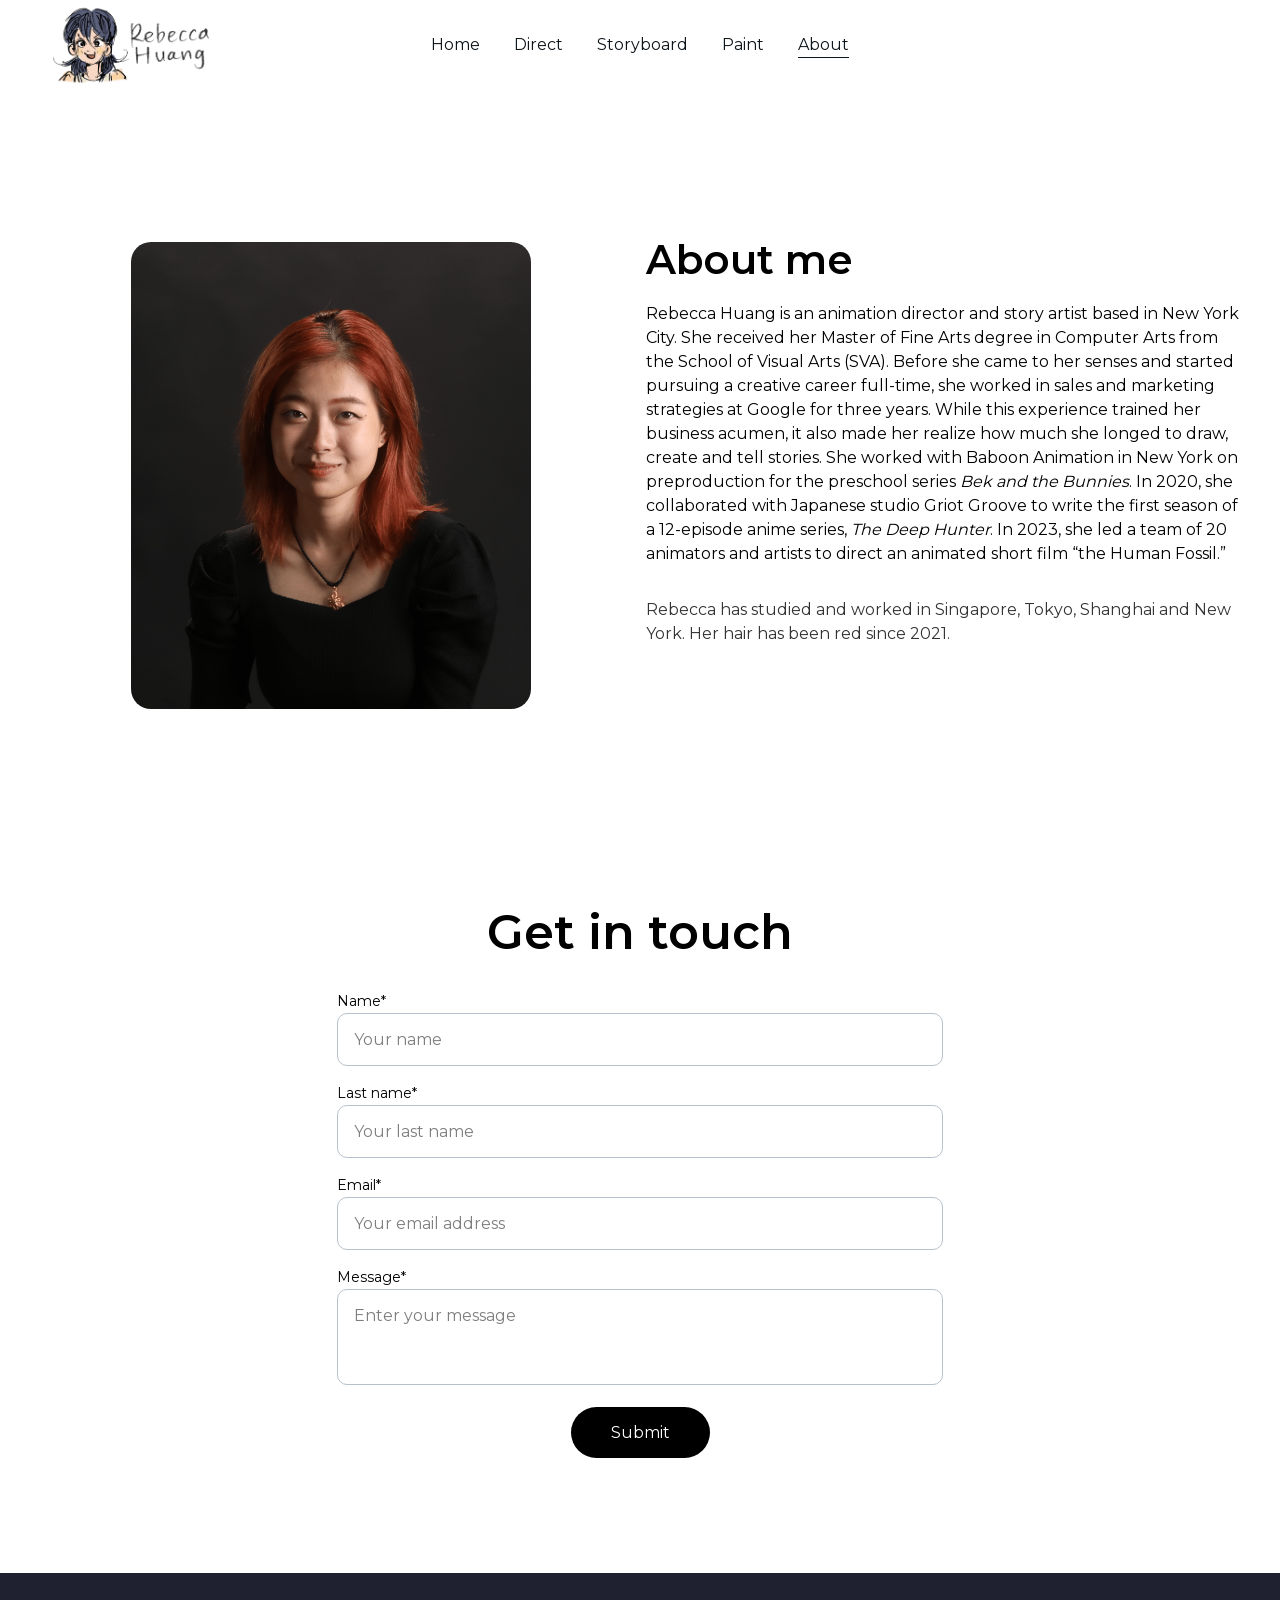
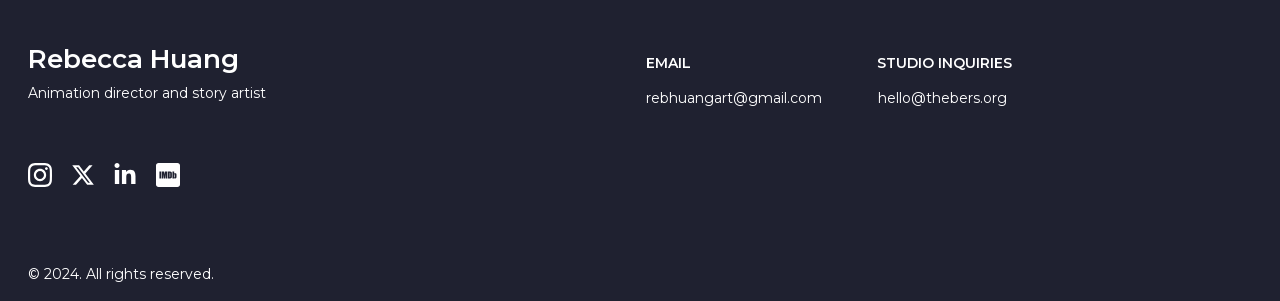
==== commit b1db78ef: "Fix: solve image disappearing and nav issue" ====
--- a/about.html
+++ b/about.html
@@ -297,12 +297,12 @@
   unicode-range: U+0000-00FF, U+0131, U+0152-0153, U+02BB-02BC, U+02C6, U+02DA, U+02DC, U+0304, U+0308, U+0329, U+2000-206F, U+20AC, U+2122, U+2191, U+2193, U+2212, U+2215, U+FEFF, U+FFFD;
 }
 /* --- 桌面端保持原样 --- */
-@media screen and (min-width: 769px) {
+@media screen and (min-width: 921px) {
     .custom-trigger, #fullScreenMenu { display: none !important; }
 }
 
 /* --- Mobile 端精准修补 --- */
-@media screen and (max-width: 768px) {
+@media screen and (max-width: 920px) {
     /* 1. 重点：不要隐藏整个 header，否则 Logo 就没了 */
     /* 我们只隐藏那个原装的、坏掉的三横杠按钮 */
     [class*="hamburger"], [class*="menu-icon"], [class*="mobile-menu-button"] {
@@ -387,7 +387,7 @@
         <a href="about.html">About</a>
     </div>
 </div>
-     <div> <style>astro-island,astro-slot,astro-static-slot{display:contents}</style><script data-savepage-type="" type="text/plain">(()=>{var e=async t=>{await(await t())()};(self.Astro||(self.Astro={})).only=e;window.dispatchEvent(new Event("astro:only"));})();</script><script data-savepage-type="" type="text/plain">(()=>{var A=Object.defineProperty;var g=(i,o,a)=>o in i?A(i,o,{enumerable:!0,configurable:!0,writable:!0,value:a}):i[o]=a;var d=(i,o,a)=>g(i,typeof o!="symbol"?o+"":o,a);{let i={0:t=>m(t),1:t=>a(t),2:t=>new RegExp(t),3:t=>new Date(t),4:t=>new Map(a(t)),5:t=>new Set(a(t)),6:t=>BigInt(t),7:t=>new URL(t),8:t=>new Uint8Array(t),9:t=>new Uint16Array(t),10:t=>new Uint32Array(t),11:t=>1/0*t},o=t=>{let[l,e]=t;return l in i?i[l](e):void 0},a=t=>t.map(o),m=t=>typeof t!="object"||t===null?t:Object.fromEntries(Object.entries(t).map(([l,e])=>[l,o(e)]));class y extends HTMLElement{constructor(){super(...arguments);d(this,"Component");d(this,"hydrator");d(this,"hydrate",async()=>{var b;if(!this.hydrator||!this.isConnected)return;let e=(b=this.parentElement)==null?void 0:b.closest("astro-island[ssr]");if(e){e.addEventListener("astro:hydrate",this.hydrate,{once:!0});return}let c=this.querySelectorAll("astro-slot"),n={},h=this.querySelectorAll("template[data-astro-template]");for(let r of h){let s=r.closest(this.tagName);s!=null&&s.isSameNode(this)&&(n[r.getAttribute("data-astro-template")||"default"]=r.innerHTML,r.remove())}for(let r of c){let s=r.closest(this.tagName);s!=null&&s.isSameNode(this)&&(n[r.getAttribute("name")||"default"]=r.innerHTML)}let p;try{p=this.hasAttribute("props")?m(JSON.parse(this.getAttribute("props"))):{}}catch(r){let s=this.getAttribute("component-url")||"<unknown>",v=this.getAttribute("component-export");throw v&&(s+=` (export ${v})`),console.error(`[hydrate] Error parsing props for component ${s}`,this.getAttribute("props"),r),r}let u;await this.hydrator(this)(this.Component,p,n,{client:this.getAttribute("client")}),this.removeAttribute("ssr"),this.dispatchEvent(new CustomEvent("astro:hydrate"))});d(this,"unmount",()=>{this.isConnected||this.dispatchEvent(new CustomEvent("astro:unmount"))})}disconnectedCallback(){document.removeEventListener("astro:after-swap",this.unmount),document.addEventListener("astro:after-swap",this.unmount,{once:!0})}connectedCallback(){if(!this.hasAttribute("await-children")||document.readyState==="interactive"||document.readyState==="complete")this.childrenConnectedCallback();else{let e=()=>{document.removeEventListener("DOMContentLoaded",e),c.disconnect(),this.childrenConnectedCallback()},c=new MutationObserver(()=>{var n;((n=this.lastChild)==null?void 0:n.nodeType)===Node.COMMENT_NODE&&this.lastChild.nodeValue==="astro:end"&&(this.lastChild.remove(),e())});c.observe(this,{childList:!0}),document.addEventListener("DOMContentLoaded",e)}}async childrenConnectedCallback(){let e=this.getAttribute("before-hydration-url");e&&await import(e),this.start()}async start(){let e=JSON.parse(this.getAttribute("opts")),c=this.getAttribute("client");if(Astro[c]===void 0){window.addEventListener(`astro:${c}`,()=>this.start(),{once:!0});return}try{await Astro[c](async()=>{let n=this.getAttribute("renderer-url"),[h,{default:p}]=await Promise.all([import(this.getAttribute("component-url")),n?import(n):()=>()=>{}]),u=this.getAttribute("component-export")||"default";if(!u.includes("."))this.Component=h[u];else{this.Component=h;for(let f of u.split("."))this.Component=this.Component[f]}return this.hydrator=p,this.hydrate},e,this)}catch(n){console.error(`[astro-island] Error hydrating ${this.getAttribute("component-url")}`,n)}}attributeChangedCallback(){this.hydrate()}}d(y,"observedAttributes",["props"]),customElements.get("astro-island")||customElements.define("astro-island",y)}})();</script><astro-island uid="1xiaqg" component-url="/_astro-1767833397101/ClientHead.DYt03131.js" component-export="default" renderer-url="/_astro-1767833397101/client.DI-5_30c.js" props="{&quot;page-noindex&quot;:[0,false],&quot;canonical-url&quot;:[0,&quot;about.html&quot;],&quot;site-meta&quot;:[0,{&quot;version&quot;:[0,197],&quot;template&quot;:[0,&quot;aigenerated&quot;],&quot;metaTitle&quot;:[0,&quot;Rebecca Huang's portfolio&quot;],&quot;ogImageAlt&quot;:[0,&quot;&quot;],&quot;buttonSetId&quot;:[0,&quot;0&quot;],&quot;faviconPath&quot;:[0,&quot;img_4383-copy-mp8qDovZWyIbz7pJ.PNG&quot;],&quot;ogImagePath&quot;:[0,&quot;img_4383-m7V597a2JnUel4Q0.PNG&quot;],&quot;aiWebsiteType&quot;:[0,&quot;Portfolio&quot;],&quot;defaultLocale&quot;:[0,&quot;system&quot;],&quot;faviconOrigin&quot;:[0,&quot;assets&quot;],&quot;ogImageOrigin&quot;:[0,&quot;assets&quot;],&quot;isPrivateModeActive&quot;:[0,false],&quot;demoEcommerceStoreId&quot;:[0,&quot;demo_01G0E9P2R0CFTNBWEEFCEV8EG5&quot;],&quot;shouldAddWWWPrefixToDomain&quot;:[0,false]}],&quot;domain&quot;:[0,&quot;rebeccahuang.art&quot;]}" client="only" opts="{&quot;name&quot;:&quot;ClientHead&quot;,&quot;value&quot;:&quot;vue&quot;}" data-v-app=""><div></div></astro-island> <script data-savepage-type="" type="text/plain">(()=>{var e=async t=>{await(await t())()};(self.Astro||(self.Astro={})).load=e;window.dispatchEvent(new Event("astro:load"));})();</script><astro-island uid="ZFpL56" prefix="v1" component-url="/_astro-1767833397101/Page.DRiEkHYe.js" component-export="default" renderer-url="/_astro-1767833397101/client.DI-5_30c.js" props="{&quot;pageData&quot;:[0,{&quot;pages&quot;:[0,{&quot;z2boGt&quot;:[0,{&quot;meta&quot;:[0,{&quot;noindex&quot;:[0,false],&quot;password&quot;:[0,&quot;&quot;],&quot;ogImageAlt&quot;:[0,&quot;&quot;],&quot;passwordDesign&quot;:[0,&quot;default&quot;],&quot;passwordBackText&quot;:[0,&quot;Back to&quot;],&quot;passwordButtonText&quot;:[0,&quot;Enter&quot;],&quot;passwordHeadingText&quot;:[0,&quot;Guest area&quot;],&quot;passwordSubheadingText&quot;:[0,&quot;Please enter the password to access the page&quot;],&quot;passwordPlaceholderText&quot;:[0,&quot;Type password&quot;]}],&quot;name&quot;:[0,&quot;Storyboard&quot;],&quot;slug&quot;:[0,&quot;storyboard&quot;],&quot;type&quot;:[0,&quot;default&quot;],&quot;blocks&quot;:[1,[[0,&quot;zlI6l6&quot;],[0,&quot;ziKZ8r&quot;],[0,&quot;zYKsPl&quot;],[0,&quot;zFYBhW&quot;],[0,&quot;zxRc4R&quot;],[0,&quot;z94Dso&quot;]]],&quot;hiddenSlots&quot;:[1,[]]}],&quot;z7SSnG&quot;:[0,{&quot;meta&quot;:[0,{&quot;noindex&quot;:[0,false],&quot;password&quot;:[0,&quot;&quot;],&quot;ogImageAlt&quot;:[0,&quot;&quot;],&quot;passwordDesign&quot;:[0,&quot;default&quot;],&quot;passwordBackText&quot;:[0,&quot;Back to&quot;],&quot;passwordButtonText&quot;:[0,&quot;Enter&quot;],&quot;passwordHeadingText&quot;:[0,&quot;Guest area&quot;],&quot;passwordSubheadingText&quot;:[0,&quot;Please enter the password to access the page&quot;],&quot;passwordPlaceholderText&quot;:[0,&quot;Type password&quot;]}],&quot;name&quot;:[0,&quot;Direct&quot;],&quot;slug&quot;:[0,&quot;direct&quot;],&quot;type&quot;:[0,&quot;default&quot;],&quot;blocks&quot;:[1,[[0,&quot;zkv7ZM&quot;],[0,&quot;zNLQq1&quot;],[0,&quot;zJzwoJ&quot;],[0,&quot;zknFQ5&quot;],[0,&quot;zeZkvT&quot;]]],&quot;hiddenSlots&quot;:[1,[]]}],&quot;ai-2v1Cu&quot;:[0,{&quot;meta&quot;:[0,{&quot;title&quot;:[0,&quot;Rebecca Huang - Animation Director & Story Artist Portfolio&quot;],&quot;keywords&quot;:[1,[[0,&quot;animation director&quot;],[0,&quot;story artist&quot;],[0,&quot;portfolio showcase&quot;]]],&quot;description&quot;:[0,&quot;Explore the creative portfolio of Rebecca Huang, an animation director and story artist based in the U.S. Discover her work in directing, storyboarding, illustrations, and commercials that bring stories to life with vivid imagery and engaging narratives.&quot;],&quot;focusKeyword&quot;:[0,&quot;animation director&quot;]}],&quot;name&quot;:[0,&quot;About&quot;],&quot;slug&quot;:[0,&quot;about&quot;],&quot;type&quot;:[0,&quot;default&quot;],&quot;blocks&quot;:[1,[[0,&quot;z9jKJK&quot;],[0,&quot;zGvj5O&quot;]]],&quot;hiddenSlots&quot;:[1,[]]}],&quot;ai-CqisS&quot;:[0,{&quot;meta&quot;:[0,{&quot;title&quot;:[0,&quot;Rebecca Huang: Animation Director & Story Artist Portfolio&quot;],&quot;keywords&quot;:[1,[[0,&quot;Rebecca Huang&quot;],[0,&quot;animation director&quot;],[0,&quot;story artist&quot;],[0,&quot;portfolio&quot;]]],&quot;description&quot;:[0,&quot;Explore the creative portfolio of Rebecca Huang, an animation director and story artist. Discover her work in directing, storyboards, illustrations, and commercials, showcasing her unique storytelling and artistic vision in the animation industry.&quot;],&quot;focusKeyword&quot;:[0,&quot;Rebecca Huang&quot;]}],&quot;name&quot;:[0,&quot;Home&quot;],&quot;slug&quot;:[0,&quot;home&quot;],&quot;type&quot;:[0,&quot;default&quot;],&quot;blocks&quot;:[1,[[0,&quot;zHEkft&quot;]]],&quot;hiddenSlots&quot;:[1,[]]}],&quot;ai-SlkO7&quot;:[0,{&quot;meta&quot;:[0,{&quot;title&quot;:[0,&quot;Rebecca Huang - Animation Director and Story Artist Portfolio&quot;],&quot;noindex&quot;:[0,false],&quot;keywords&quot;:[1,[[0,&quot;Rebecca Huang&quot;],[0,&quot;animation director&quot;],[0,&quot;story artist&quot;],[0,&quot;portfolio&quot;]]],&quot;password&quot;:[0,&quot;&quot;],&quot;ogImageAlt&quot;:[0,&quot;&quot;],&quot;description&quot;:[0,&quot;Explore the creative portfolio of Rebecca Huang, an animation director and story artist. Discover her work in directing, storyboards, illustrations, and commercials, showcasing her unique storytelling and artistic vision in the animation industry.&quot;],&quot;focusKeyword&quot;:[0,&quot;Rebecca Huang&quot;],&quot;passwordDesign&quot;:[0,&quot;default&quot;],&quot;passwordBackText&quot;:[0,&quot;Back to&quot;],&quot;passwordButtonText&quot;:[0,&quot;Enter&quot;],&quot;passwordHeadingText&quot;:[0,&quot;Guest area&quot;],&quot;passwordSubheadingText&quot;:[0,&quot;Please enter the password to access the page&quot;],&quot;passwordPlaceholderText&quot;:[0,&quot;Type password&quot;]}],&quot;name&quot;:[0,&quot;Paint&quot;],&quot;slug&quot;:[0,&quot;paint&quot;],&quot;type&quot;:[0,&quot;default&quot;],&quot;blocks&quot;:[1,[[0,&quot;zvH2BP&quot;],[0,&quot;zQlTGd&quot;],[0,&quot;zekCTL&quot;],[0,&quot;z17NyZ&quot;],[0,&quot;zy0W_P&quot;],[0,&quot;zF2-ar&quot;]]],&quot;hiddenSlots&quot;:[1,[]]}]}],&quot;blocks&quot;:[0,{&quot;header&quot;:[0,{&quot;slot&quot;:[0,&quot;header&quot;],&quot;type&quot;:[0,&quot;BlockNavigation&quot;],&quot;mobile&quot;:[0,{&quot;height&quot;:[0,77],&quot;logoHeight&quot;:[0,29]}],&quot;desktop&quot;:[0,{&quot;height&quot;:[0,90],&quot;logoHeight&quot;:[0,90]}],&quot;settings&quot;:[0,{&quot;styles&quot;:[0,{&quot;width&quot;:[0,&quot;1240px&quot;],&quot;padding&quot;:[0,&quot;0px 16px 0px 16px&quot;],&quot;m-padding&quot;:[0,&quot;24px 16px 24px 16px&quot;],&quot;logo-width&quot;:[0,&quot;175px&quot;],&quot;cartIconSize&quot;:[0,&quot;24px&quot;],&quot;link-spacing&quot;:[0,&quot;34px&quot;],&quot;m-logo-width&quot;:[0,&quot;55px&quot;],&quot;m-link-spacing&quot;:[0,&quot;20px&quot;],&quot;element-spacing&quot;:[0,&quot;31px&quot;],&quot;contrastBackgroundColor&quot;:[0,&quot;rgb(224, 224, 224)&quot;]}],&quot;cartText&quot;:[0,&quot;&quot;],&quot;isSticky&quot;:[0,false],&quot;showLogo&quot;:[0,true],&quot;headerLayout&quot;:[0,&quot;desktop-3&quot;],&quot;isCartVisible&quot;:[0,true],&quot;logoImagePath&quot;:[0,&quot;img_4383-m7V597a2JnUel4Q0.PNG&quot;],&quot;mHeaderLayout&quot;:[0,&quot;mobile-1&quot;],&quot;logoImageOrigin&quot;:[0,&quot;assets&quot;],&quot;mobileLinksAlignment&quot;:[0,&quot;right&quot;]}],&quot;zindexes&quot;:[1,[]],&quot;background&quot;:[0,{&quot;color&quot;:[0,&quot;#ffffff&quot;],&quot;current&quot;:[0,&quot;color&quot;],&quot;isTransparent&quot;:[0,false]}],&quot;components&quot;:[1,[]],&quot;fontWeight&quot;:[0,400],&quot;logoAspectRatio&quot;:[0,1.949868073878628],&quot;navLinkTextColor&quot;:[0,&quot;#0d141a&quot;],&quot;navLinkTextColorHover&quot;:[0,&quot;#0d141a&quot;]}],&quot;z9jKJK&quot;:[0,{&quot;type&quot;:[0,&quot;BlockLayout&quot;],&quot;mobile&quot;:[0,{&quot;minHeight&quot;:[0,1041]}],&quot;desktop&quot;:[0,{&quot;minHeight&quot;:[0,731]}],&quot;settings&quot;:[0,{&quot;styles&quot;:[0,{&quot;block-padding&quot;:[0,&quot;16px 0 16px 0&quot;],&quot;m-block-padding&quot;:[0,&quot;16px&quot;]}]}],&quot;zindexes&quot;:[1,[[0,&quot;zbaBAV&quot;],[0,&quot;zSrR_s&quot;],[0,&quot;zyWco1&quot;]]],&quot;attachment&quot;:[0,&quot;fixed&quot;],&quot;background&quot;:[0,{&quot;color&quot;:[0,&quot;rgb(255, 255, 255)&quot;],&quot;current&quot;:[0,&quot;color&quot;],&quot;gradient&quot;:[0,{&quot;angle&quot;:[0,135],&quot;colors&quot;:[1,[[0,{&quot;value&quot;:[0,&quot;rgb(23, 107, 224)&quot;]}],[0,{&quot;value&quot;:[0,&quot;rgb(143, 17, 168)&quot;]}]]],&quot;isAnimated&quot;:[0,false]}],&quot;overlay-opacity&quot;:[0,&quot;0.90&quot;]}],&quot;components&quot;:[1,[[0,&quot;zSrR_s&quot;],[0,&quot;zyWco1&quot;],[0,&quot;zbaBAV&quot;]]],&quot;initialBlockId&quot;:[0,&quot;zWBdQo&quot;]}],&quot;zGvj5O&quot;:[0,{&quot;type&quot;:[0,&quot;BlockLayout&quot;],&quot;mobile&quot;:[0,{&quot;minHeight&quot;:[0,641]}],&quot;desktop&quot;:[0,{&quot;minHeight&quot;:[0,752]}],&quot;settings&quot;:[0,{&quot;styles&quot;:[0,{&quot;cols&quot;:[0,&quot;12&quot;],&quot;rows&quot;:[0,12],&quot;width&quot;:[0,&quot;1224px&quot;],&quot;m-rows&quot;:[0,&quot;1&quot;],&quot;col-gap&quot;:[0,&quot;24px&quot;],&quot;row-gap&quot;:[0,&quot;16px&quot;],&quot;row-size&quot;:[0,&quot;48px&quot;],&quot;column-gap&quot;:[0,&quot;24px&quot;],&quot;block-padding&quot;:[0,&quot;0px 0 0px 0&quot;],&quot;m-block-padding&quot;:[0,&quot;40px 16px 40px 16px&quot;]}]}],&quot;zindexes&quot;:[1,[[0,&quot;z9u67F&quot;],[0,&quot;zQ2Np5&quot;]]],&quot;background&quot;:[0,{&quot;color&quot;:[0,&quot;rgb(255, 255, 255)&quot;],&quot;current&quot;:[0,&quot;color&quot;]}],&quot;components&quot;:[1,[[0,&quot;z9u67F&quot;],[0,&quot;zQ2Np5&quot;]]],&quot;initialBlockId&quot;:[0,&quot;z-ONja&quot;]}],&quot;zSiG-O&quot;:[0,{&quot;slot&quot;:[0,&quot;footer&quot;],&quot;type&quot;:[0,&quot;BlockLayout&quot;],&quot;mobile&quot;:[0,{&quot;minHeight&quot;:[0,465]}],&quot;desktop&quot;:[0,{&quot;minHeight&quot;:[0,328]}],&quot;settings&quot;:[0,{&quot;styles&quot;:[0,{&quot;cols&quot;:[0,&quot;12&quot;],&quot;rows&quot;:[0,10],&quot;width&quot;:[0,&quot;1224px&quot;],&quot;m-rows&quot;:[0,&quot;1&quot;],&quot;col-gap&quot;:[0,&quot;24px&quot;],&quot;row-gap&quot;:[0,&quot;16px&quot;],&quot;row-size&quot;:[0,&quot;48px&quot;],&quot;column-gap&quot;:[0,&quot;24px&quot;],&quot;block-padding&quot;:[0,&quot;16px 0 16px 0&quot;],&quot;m-block-padding&quot;:[0,&quot;40px 16px 40px 16px&quot;]}]}],&quot;zindexes&quot;:[1,[[0,&quot;ai-C9drGq&quot;],[0,&quot;ai-dRFpJJ&quot;],[0,&quot;ai-8sf_gP&quot;],[0,&quot;ai-LbOlbk&quot;],[0,&quot;ai-0EN1MN&quot;],[0,&quot;ai-5ispXX&quot;],[0,&quot;ai-gu-1FA&quot;],[0,&quot;zaQqLR&quot;]]],&quot;background&quot;:[0,{&quot;color&quot;:[0,&quot;#1F2130&quot;],&quot;current&quot;:[0,&quot;color&quot;]}],&quot;components&quot;:[1,[[0,&quot;ai-C9drGq&quot;],[0,&quot;ai-dRFpJJ&quot;],[0,&quot;ai-8sf_gP&quot;],[0,&quot;ai-LbOlbk&quot;],[0,&quot;ai-0EN1MN&quot;],[0,&quot;ai-5ispXX&quot;],[0,&quot;ai-gu-1FA&quot;],[0,&quot;zaQqLR&quot;]]],&quot;initialBlockId&quot;:[0,&quot;W7N_1fYuy&quot;]}]}],&quot;elements&quot;:[0,{&quot;z9u67F&quot;:[0,{&quot;type&quot;:[0,&quot;GridTextBox&quot;],&quot;mobile&quot;:[0,{&quot;top&quot;:[0,40],&quot;left&quot;:[0,0],&quot;width&quot;:[0,328],&quot;height&quot;:[0,42]}],&quot;content&quot;:[0,&quot;<h3 style=\&quot;color: rgb(50, 50, 50); --lineHeightDesktop: 1.3; --fontSizeDesktop: 48px\&quot; dir=\&quot;auto\&quot;><span style=\&quot;color: rgb(0, 0, 0)\&quot;>Get in touch</span></h3>&quot;],&quot;desktop&quot;:[0,{&quot;top&quot;:[0,80],&quot;left&quot;:[0,0],&quot;width&quot;:[0,1224],&quot;height&quot;:[0,62]}],&quot;settings&quot;:[0,{&quot;styles&quot;:[0,{&quot;text&quot;:[0,&quot;center&quot;],&quot;align&quot;:[0,&quot;flex-start&quot;],&quot;justify&quot;:[0,&quot;center&quot;],&quot;m-element-margin&quot;:[0,&quot;0 0 24px 0&quot;]}]}],&quot;animation&quot;:[0,{&quot;name&quot;:[0,&quot;slide&quot;],&quot;type&quot;:[0,&quot;global&quot;]}],&quot;initialElementId&quot;:[0,&quot;zfTKQR&quot;]}],&quot;zQ2Np5&quot;:[0,{&quot;type&quot;:[0,&quot;GridForm&quot;],&quot;formId&quot;:[0,&quot;Contact form&quot;],&quot;mobile&quot;:[0,{&quot;top&quot;:[0,104],&quot;left&quot;:[0,0],&quot;width&quot;:[0,328],&quot;height&quot;:[0,495]}],&quot;desktop&quot;:[0,{&quot;top&quot;:[0,168],&quot;left&quot;:[0,309],&quot;width&quot;:[0,606],&quot;height&quot;:[0,471],&quot;inputTextSize&quot;:[0,16],&quot;labelTextSize&quot;:[0,14],&quot;formElementsVerticalSpacing&quot;:[0,15]}],&quot;settings&quot;:[0,{&quot;theme&quot;:[0,&quot;light&quot;],&quot;schema&quot;:[1,[[0,{&quot;id&quot;:[0,&quot;firstName&quot;],&quot;svg&quot;:[0,&quot;align-left-short&quot;],&quot;name&quot;:[0,&quot;Name&quot;],&quot;type&quot;:[0,&quot;GridInput&quot;],&quot;fieldType&quot;:[0,&quot;short-answer&quot;],&quot;inputLabel&quot;:[0,&quot;Name&quot;],&quot;validation&quot;:[1,[[1,[[0,&quot;required&quot;]]]]],&quot;placeholder&quot;:[0,&quot;Your name&quot;],&quot;validationType&quot;:[0,&quot;text&quot;],&quot;validation-messages&quot;:[0,{&quot;required&quot;:[0,&quot;This field is required&quot;]}]}],[0,{&quot;id&quot;:[0,&quot;zlxBug&quot;],&quot;svg&quot;:[0,&quot;align-left-short&quot;],&quot;name&quot;:[0,&quot;Last name&quot;],&quot;type&quot;:[0,&quot;GridInput&quot;],&quot;fieldType&quot;:[0,&quot;short-answer&quot;],&quot;inputLabel&quot;:[0,&quot;Last name&quot;],&quot;validation&quot;:[1,[[1,[[0,&quot;required&quot;]]]]],&quot;placeholder&quot;:[0,&quot;Your last name&quot;],&quot;validationType&quot;:[0,&quot;text&quot;],&quot;validation-messages&quot;:[0,{&quot;required&quot;:[0,&quot;This field is required&quot;]}]}],[0,{&quot;id&quot;:[0,&quot;email&quot;],&quot;svg&quot;:[0,&quot;align-left-short&quot;],&quot;name&quot;:[0,&quot;Email&quot;],&quot;type&quot;:[0,&quot;GridInput&quot;],&quot;fieldType&quot;:[0,&quot;short-answer&quot;],&quot;inputLabel&quot;:[0,&quot;Email&quot;],&quot;validation&quot;:[1,[[1,[[0,&quot;bail&quot;]]],[1,[[0,&quot;email&quot;]]],[1,[[0,&quot;required&quot;]]]]],&quot;placeholder&quot;:[0,&quot;Your email address&quot;],&quot;validationType&quot;:[0,&quot;email&quot;],&quot;validation-messages&quot;:[0,{&quot;email&quot;:[0,&quot;Please enter a valid email address&quot;],&quot;required&quot;:[0,&quot;This field is required&quot;]}]}],[0,{&quot;id&quot;:[0,&quot;message&quot;],&quot;svg&quot;:[0,&quot;align-left&quot;],&quot;tag&quot;:[0,&quot;textarea&quot;],&quot;name&quot;:[0,&quot;Message&quot;],&quot;type&quot;:[0,&quot;GridInput&quot;],&quot;inputLabel&quot;:[0,&quot;Message&quot;],&quot;validation&quot;:[1,[[1,[[0,&quot;required&quot;]]]]],&quot;placeholder&quot;:[0,&quot;Enter your message&quot;],&quot;validationType&quot;:[0,&quot;text&quot;],&quot;validation-messages&quot;:[0,{&quot;required&quot;:[0,&quot;This field is required&quot;]}]}]]],&quot;styles&quot;:[0,{&quot;justify&quot;:[0,&quot;center&quot;],&quot;formSpacing&quot;:[0,&quot;22px 10px&quot;],&quot;m-element-margin&quot;:[0,&quot;0 0 16px 0&quot;]}],&quot;successMessage&quot;:[0,&quot;Thank You!&quot;]}],&quot;animation&quot;:[0,{&quot;name&quot;:[0,&quot;slide&quot;],&quot;type&quot;:[0,&quot;global&quot;]}],&quot;formPadding&quot;:[0,0],&quot;inputFillColor&quot;:[0,&quot;rgb(255, 255, 255)&quot;],&quot;inputTextColor&quot;:[0,&quot;rgb(0, 0, 0)&quot;],&quot;labelTextColor&quot;:[0,&quot;rgb(0, 0, 0)&quot;],&quot;formBorderWidth&quot;:[0,0],&quot;innerBackground&quot;:[0,{&quot;color&quot;:[0,&quot;rgb(236, 239, 243)&quot;],&quot;image&quot;:[0,&quot;&quot;],&quot;current&quot;:[0,&quot;&quot;]}],&quot;formBorderRadius&quot;:[0,0],&quot;initialElementId&quot;:[0,&quot;zhYMaa&quot;],&quot;inputBorderColor&quot;:[0,&quot;rgb(184, 192, 204)&quot;],&quot;inputBorderWidth&quot;:[0,1],&quot;submitButtonData&quot;:[0,{&quot;type&quot;:[0,&quot;GridButton&quot;],&quot;content&quot;:[0,&quot;Submit&quot;],&quot;settings&quot;:[0,{&quot;type&quot;:[0,&quot;primary&quot;],&quot;styles&quot;:[0,{&quot;align&quot;:[0,&quot;center&quot;],&quot;justify&quot;:[0,&quot;center&quot;],&quot;position&quot;:[0,&quot;8/8/9/10&quot;]}],&quot;isFormButton&quot;:[0,true]}]}],&quot;inputBorderRadius&quot;:[0,10],&quot;formBackgroundColor&quot;:[0,&quot;transparent&quot;],&quot;inputFillColorHover&quot;:[0,&quot;rgb(255, 255, 255)&quot;],&quot;inputTextColorHover&quot;:[0,&quot;rgb(0, 0, 0)&quot;],&quot;inputBorderColorHover&quot;:[0,&quot;rgb(0, 0, 0)&quot;],&quot;submitButtonFontColor&quot;:[0,&quot;rgb(255, 255, 255)&quot;],&quot;submitButtonBorderColor&quot;:[0,&quot;rgb(0, 0, 0)&quot;],&quot;submitButtonBorderRadius&quot;:[0,50],&quot;submitButtonFontColorHover&quot;:[0,&quot;rgb(255, 255, 255)&quot;],&quot;submitButtonBackgroundColor&quot;:[0,&quot;rgb(0, 0, 0)&quot;],&quot;submitButtonBorderColorHover&quot;:[0,&quot;rgb(0, 0, 0)&quot;],&quot;submitButtonBackgroundColorHover&quot;:[0,&quot;rgb(0, 0, 0)&quot;]}],&quot;zSrR_s&quot;:[0,{&quot;type&quot;:[0,&quot;GridTextBox&quot;],&quot;mobile&quot;:[0,{&quot;top&quot;:[0,40],&quot;left&quot;:[0,0],&quot;width&quot;:[0,328],&quot;height&quot;:[0,31]}],&quot;content&quot;:[0,&quot;<h4 style=\&quot;color: rgb(0, 0, 0); --lineHeightDesktop: 1.3; --fontSizeDesktop: 40px\&quot; dir=\&quot;auto\&quot;><strong>About me</strong></h4>&quot;],&quot;desktop&quot;:[0,{&quot;top&quot;:[0,144],&quot;left&quot;:[0,618],&quot;width&quot;:[0,606],&quot;height&quot;:[0,52]}],&quot;settings&quot;:[0,{&quot;styles&quot;:[0,{&quot;text&quot;:[0,&quot;left&quot;],&quot;align&quot;:[0,&quot;flex-start&quot;],&quot;justify&quot;:[0,&quot;flex-start&quot;],&quot;m-element-margin&quot;:[0,&quot;0 0 16px 0&quot;]}]}],&quot;animation&quot;:[0,{&quot;name&quot;:[0,&quot;slide&quot;],&quot;type&quot;:[0,&quot;global&quot;]}],&quot;initialElementId&quot;:[0,&quot;zhDLS1&quot;]}],&quot;zaQqLR&quot;:[0,{&quot;type&quot;:[0,&quot;GridTextBox&quot;],&quot;mobile&quot;:[0,{&quot;top&quot;:[0,320],&quot;left&quot;:[0,0],&quot;width&quot;:[0,328],&quot;height&quot;:[0,32]}],&quot;content&quot;:[0,&quot;<p class=\&quot;body\&quot; style=\&quot;color: rgb(255, 255, 255); --lineHeightDesktop: 1.3; --fontSizeDesktop: 14px; margin-bottom: 8px\&quot; dir=\&quot;auto\&quot;>hello@thebers.org</p>&quot;],&quot;desktop&quot;:[0,{&quot;top&quot;:[0,116],&quot;left&quot;:[0,850],&quot;width&quot;:[0,194],&quot;height&quot;:[0,26]}],&quot;settings&quot;:[0,{&quot;styles&quot;:[0,{&quot;text&quot;:[0,&quot;left&quot;],&quot;align&quot;:[0,&quot;flex-start&quot;],&quot;justify&quot;:[0,&quot;center&quot;],&quot;m-element-margin&quot;:[0,&quot;0 0 24px 0&quot;]}]}],&quot;animation&quot;:[0,{&quot;name&quot;:[0,&quot;slide&quot;],&quot;type&quot;:[0,&quot;global&quot;]}],&quot;initialElementId&quot;:[0,&quot;fRoA6n-q74&quot;]}],&quot;zbaBAV&quot;:[0,{&quot;rel&quot;:[0,&quot;nofollow&quot;],&quot;type&quot;:[0,&quot;GridImage&quot;],&quot;mobile&quot;:[0,{&quot;top&quot;:[0,777],&quot;left&quot;:[0,0],&quot;width&quot;:[0,328],&quot;height&quot;:[0,264]}],&quot;desktop&quot;:[0,{&quot;top&quot;:[0,152],&quot;left&quot;:[0,103],&quot;width&quot;:[0,400],&quot;height&quot;:[0,467],&quot;borderRadius&quot;:[0,&quot;20px&quot;]}],&quot;settings&quot;:[0,{&quot;alt&quot;:[0,&quot;&quot;],&quot;path&quot;:[0,&quot;rebecca-huang_-directors-photo-YyvZxLNR8LfRly0e.png&quot;],&quot;origin&quot;:[0,&quot;assets&quot;],&quot;styles&quot;:[0,{&quot;align&quot;:[0,&quot;center&quot;],&quot;justify&quot;:[0,&quot;center&quot;],&quot;m-element-margin&quot;:[0,&quot;0 0 16px 0&quot;]}],&quot;clickAction&quot;:[0,&quot;none&quot;]}],&quot;animation&quot;:[0,{&quot;name&quot;:[0,&quot;slide&quot;],&quot;type&quot;:[0,&quot;global&quot;]}],&quot;initialElementId&quot;:[0,&quot;zEDMH9&quot;],&quot;fullResolutionWidth&quot;:[0,2172],&quot;fullResolutionHeight&quot;:[0,1458]}],&quot;zyWco1&quot;:[0,{&quot;type&quot;:[0,&quot;GridTextBox&quot;],&quot;mobile&quot;:[0,{&quot;top&quot;:[0,80],&quot;left&quot;:[0,0],&quot;width&quot;:[0,328],&quot;height&quot;:[0,632]}],&quot;content&quot;:[0,&quot;<p class=\&quot;body\&quot; style=\&quot;color: rgb(0, 0, 0)\&quot; dir=\&quot;auto\&quot;>Rebecca Huang is an animation director and story artist based in New York City. She received her Master of Fine Arts degree in Computer Arts from the School of Visual Arts (SVA). Before she came to her senses and started pursuing a creative career full-time, she worked in sales and marketing strategies at Google for three years. While this experience trained her business acumen, it also made her realize how much she longed to draw, create and tell stories. She worked with Baboon Animation in New York on preproduction for the preschool series <em>Bek and the Bunnies</em>. In 2020, she collaborated with Japanese studio Griot Groove to write the first season of a 12-episode anime series, <em>The Deep Hunter</em>. In 2023, she led a team of 20 animators and artists to direct an animated short film “the Human Fossil.”</p><p class=\&quot;body\&quot; style=\&quot;color: rgb(51, 51, 51); letter-spacing: normal; margin-bottom: 0px\&quot; dir=\&quot;auto\&quot;>Rebecca has studied and worked in Singapore, Tokyo, Shanghai and New York. Her hair has been red since 2021.</p>&quot;],&quot;desktop&quot;:[0,{&quot;top&quot;:[0,212],&quot;left&quot;:[0,618],&quot;width&quot;:[0,606],&quot;height&quot;:[0,344]}],&quot;settings&quot;:[0,{&quot;styles&quot;:[0,{&quot;text&quot;:[0,&quot;left&quot;],&quot;align&quot;:[0,&quot;flex-start&quot;],&quot;justify&quot;:[0,&quot;flex-start&quot;],&quot;m-element-margin&quot;:[0,&quot;0 0 16px 0&quot;]}]}],&quot;animation&quot;:[0,{&quot;name&quot;:[0,&quot;slide&quot;],&quot;type&quot;:[0,&quot;global&quot;]}],&quot;initialElementId&quot;:[0,&quot;z7_UCe&quot;]}],&quot;ai-0EN1MN&quot;:[0,{&quot;type&quot;:[0,&quot;GridTextBox&quot;],&quot;mobile&quot;:[0,{&quot;top&quot;:[0,299],&quot;left&quot;:[0,0],&quot;width&quot;:[0,328],&quot;height&quot;:[0,21]}],&quot;content&quot;:[0,&quot;<p class=\&quot;body-small\&quot; style=\&quot;color: rgb(255, 255, 255)\&quot; dir=\&quot;auto\&quot;><span style=\&quot;font-weight: 700\&quot;><strong>STUDIO INQUIRIES</strong></span></p>&quot;],&quot;desktop&quot;:[0,{&quot;top&quot;:[0,80],&quot;left&quot;:[0,849],&quot;width&quot;:[0,375],&quot;height&quot;:[0,21]}],&quot;settings&quot;:[0,{&quot;styles&quot;:[0,{&quot;text&quot;:[0,&quot;left&quot;],&quot;align&quot;:[0,&quot;flex-start&quot;],&quot;justify&quot;:[0,&quot;center&quot;],&quot;m-element-margin&quot;:[0,&quot;0 0 24px 0&quot;]}]}],&quot;animation&quot;:[0,{&quot;name&quot;:[0,&quot;slide&quot;],&quot;type&quot;:[0,&quot;global&quot;]}],&quot;initialElementId&quot;:[0,&quot;fRoA6n-q74&quot;]}],&quot;ai-5ispXX&quot;:[0,{&quot;type&quot;:[0,&quot;GridTextBox&quot;],&quot;mobile&quot;:[0,{&quot;top&quot;:[0,240],&quot;left&quot;:[0,0],&quot;width&quot;:[0,328],&quot;height&quot;:[0,32]}],&quot;content&quot;:[0,&quot;<p class=\&quot;body\&quot; style=\&quot;color: rgb(255, 255, 255); --lineHeightDesktop: 1.3; --fontSizeDesktop: 14px; margin-bottom: 8px\&quot; dir=\&quot;auto\&quot;>rebhuangart@gmail.com</p>&quot;],&quot;desktop&quot;:[0,{&quot;top&quot;:[0,116],&quot;left&quot;:[0,618],&quot;width&quot;:[0,194],&quot;height&quot;:[0,26]}],&quot;settings&quot;:[0,{&quot;styles&quot;:[0,{&quot;text&quot;:[0,&quot;left&quot;],&quot;align&quot;:[0,&quot;flex-start&quot;],&quot;justify&quot;:[0,&quot;center&quot;],&quot;m-element-margin&quot;:[0,&quot;0 0 24px 0&quot;]}]}],&quot;animation&quot;:[0,{&quot;name&quot;:[0,&quot;slide&quot;],&quot;type&quot;:[0,&quot;global&quot;]}],&quot;initialElementId&quot;:[0,&quot;fRoA6n-q74&quot;]}],&quot;ai-8sf_gP&quot;:[0,{&quot;type&quot;:[0,&quot;GridTextBox&quot;],&quot;mobile&quot;:[0,{&quot;top&quot;:[0,83],&quot;left&quot;:[0,0],&quot;width&quot;:[0,328],&quot;height&quot;:[0,24]}],&quot;content&quot;:[0,&quot;<p class=\&quot;body\&quot; style=\&quot;color: rgb(255, 255, 255); --lineHeightDesktop: 1.3; --fontSizeDesktop: 14px\&quot; dir=\&quot;auto\&quot;>Animation director and story artist</p>&quot;],&quot;desktop&quot;:[0,{&quot;top&quot;:[0,111],&quot;left&quot;:[0,0],&quot;width&quot;:[0,297],&quot;height&quot;:[0,18]}],&quot;settings&quot;:[0,{&quot;styles&quot;:[0,{&quot;text&quot;:[0,&quot;left&quot;],&quot;align&quot;:[0,&quot;flex-start&quot;],&quot;justify&quot;:[0,&quot;center&quot;],&quot;m-element-margin&quot;:[0,&quot;0 0 24px 0&quot;]}]}],&quot;animation&quot;:[0,{&quot;name&quot;:[0,&quot;slide&quot;],&quot;type&quot;:[0,&quot;global&quot;]}],&quot;initialElementId&quot;:[0,&quot;fRoA6n-q74&quot;]}],&quot;ai-C9drGq&quot;:[0,{&quot;type&quot;:[0,&quot;GridTextBox&quot;],&quot;mobile&quot;:[0,{&quot;top&quot;:[0,40],&quot;left&quot;:[0,0],&quot;width&quot;:[0,328],&quot;height&quot;:[0,26]}],&quot;content&quot;:[0,&quot;<h5 style=\&quot;color: rgb(255, 255, 255)\&quot; dir=\&quot;auto\&quot;>Rebecca Huang</h5>&quot;],&quot;desktop&quot;:[0,{&quot;top&quot;:[0,70],&quot;left&quot;:[0,0],&quot;width&quot;:[0,297],&quot;height&quot;:[0,34]}],&quot;settings&quot;:[0,{&quot;styles&quot;:[0,{&quot;text&quot;:[0,&quot;left&quot;],&quot;align&quot;:[0,&quot;flex-start&quot;],&quot;justify&quot;:[0,&quot;center&quot;],&quot;m-element-margin&quot;:[0,&quot;0 0 24px 0&quot;]}]}],&quot;animation&quot;:[0,{&quot;name&quot;:[0,&quot;slide&quot;],&quot;type&quot;:[0,&quot;global&quot;]}],&quot;initialElementId&quot;:[0,&quot;fRoA6n-q74&quot;]}],&quot;ai-LbOlbk&quot;:[0,{&quot;type&quot;:[0,&quot;GridTextBox&quot;],&quot;mobile&quot;:[0,{&quot;top&quot;:[0,219],&quot;left&quot;:[0,0],&quot;width&quot;:[0,328],&quot;height&quot;:[0,21]}],&quot;content&quot;:[0,&quot;<p class=\&quot;body-small\&quot; style=\&quot;color: rgb(255, 255, 255)\&quot; dir=\&quot;auto\&quot;><span style=\&quot;font-weight: 700\&quot;><strong>EMAIL</strong></span></p>&quot;],&quot;desktop&quot;:[0,{&quot;top&quot;:[0,80],&quot;left&quot;:[0,618],&quot;width&quot;:[0,194],&quot;height&quot;:[0,21]}],&quot;settings&quot;:[0,{&quot;styles&quot;:[0,{&quot;text&quot;:[0,&quot;left&quot;],&quot;align&quot;:[0,&quot;flex-start&quot;],&quot;justify&quot;:[0,&quot;center&quot;],&quot;m-element-margin&quot;:[0,&quot;0 0 24px 0&quot;]}]}],&quot;animation&quot;:[0,{&quot;name&quot;:[0,&quot;slide&quot;],&quot;type&quot;:[0,&quot;global&quot;]}],&quot;initialElementId&quot;:[0,&quot;fRoA6n-q74&quot;]}],&quot;ai-dRFpJJ&quot;:[0,{&quot;type&quot;:[0,&quot;GridSocialIcons&quot;],&quot;links&quot;:[1,[[0,{&quot;svg&quot;:[0,&quot;<svg xmlns=\&quot;http://www.w3.org/2000/svg\&quot; fill=\&quot;none\&quot; viewBox=\&quot;0 0 24 24\&quot; height=\&quot;24\&quot; width=\&quot;24\&quot;>\n<path fill=\&quot;currentColor\&quot; d=\&quot;M12.0027 5.84808C8.59743 5.84808 5.85075 8.59477 5.85075 12C5.85075 15.4053 8.59743 18.1519 12.0027 18.1519C15.4079 18.1519 18.1546 15.4053 18.1546 12C18.1546 8.59477 15.4079 5.84808 12.0027 5.84808ZM12.0027 15.9996C9.80212 15.9996 8.00312 14.2059 8.00312 12C8.00312 9.7941 9.79677 8.00046 12.0027 8.00046C14.2086 8.00046 16.0022 9.7941 16.0022 12C16.0022 14.2059 14.2032 15.9996 12.0027 15.9996ZM19.8412 5.59644C19.8412 6.39421 19.1987 7.03135 18.4062 7.03135C17.6085 7.03135 16.9713 6.38885 16.9713 5.59644C16.9713 4.80402 17.6138 4.16153 18.4062 4.16153C19.1987 4.16153 19.8412 4.80402 19.8412 5.59644ZM23.9157 7.05277C23.8247 5.13063 23.3856 3.42801 21.9775 2.02522C20.5747 0.622429 18.8721 0.183388 16.9499 0.0870135C14.9689 -0.0254238 9.03112 -0.0254238 7.05008 0.0870135C5.1333 0.178034 3.43068 0.617075 2.02253 2.01986C0.614389 3.42265 0.180703 5.12527 0.0843279 7.04742C-0.0281093 9.02845 -0.0281093 14.9662 0.0843279 16.9472C0.175349 18.8694 0.614389 20.572 2.02253 21.9748C3.43068 23.3776 5.12794 23.8166 7.05008 23.913C9.03112 24.0254 14.9689 24.0254 16.9499 23.913C18.8721 23.822 20.5747 23.3829 21.9775 21.9748C23.3803 20.572 23.8193 18.8694 23.9157 16.9472C24.0281 14.9662 24.0281 9.03381 23.9157 7.05277ZM21.3564 19.0728C20.9388 20.1223 20.1303 20.9307 19.0755 21.3537C17.496 21.9802 13.7481 21.8356 12.0027 21.8356C10.2572 21.8356 6.50396 21.9748 4.92984 21.3537C3.88042 20.9361 3.07195 20.1276 2.64897 19.0728C2.02253 17.4934 2.16709 13.7455 2.16709 12C2.16709 10.2546 2.02789 6.50129 2.64897 4.92717C3.06659 3.87776 3.87507 3.06928 4.92984 2.6463C6.50931 2.01986 10.2572 2.16443 12.0027 2.16443C13.7481 2.16443 17.5014 2.02522 19.0755 2.6463C20.1249 3.06392 20.9334 3.8724 21.3564 4.92717C21.9828 6.50665 21.8383 10.2546 21.8383 12C21.8383 13.7455 21.9828 17.4987 21.3564 19.0728Z\&quot;></path>\n</svg>\n&quot;],&quot;icon&quot;:[0,&quot;instagram&quot;],&quot;link&quot;:[0,&quot;https://www.instagram.com/rebbersome/?hl=en&quot;]}],[0,{&quot;svg&quot;:[0,&quot;<svg xmlns=\&quot;http://www.w3.org/2000/svg\&quot; fill=\&quot;none\&quot; viewBox=\&quot;0 0 24 24\&quot; height=\&quot;24\&quot; width=\&quot;24\&quot;>\n<path fill=\&quot;currentColor\&quot; d=\&quot;M18.244 2.25H21.552L14.325 10.51L22.827 21.75H16.17L10.956 14.933L4.99003 21.75H1.68003L9.41003 12.915L1.25403 2.25H8.08003L12.793 8.481L18.244 2.25ZM17.083 19.77H18.916L7.08403 4.126H5.11703L17.083 19.77Z\&quot;></path>\n</svg>\n&quot;],&quot;icon&quot;:[0,&quot;twitter&quot;],&quot;link&quot;:[0,&quot;https://x.com/rebbersome&quot;]}],[0,{&quot;svg&quot;:[0,&quot;<svg xmlns=\&quot;http://www.w3.org/2000/svg\&quot; fill=\&quot;none\&quot; viewBox=\&quot;0 0 24 24\&quot; height=\&quot;24\&quot; width=\&quot;24\&quot;>\n<path fill=\&quot;currentColor\&quot; d=\&quot;M6.20156 21H1.84688V6.97969H6.20156V21ZM4.02187 5.06719C2.62969 5.06719 1.5 3.91406 1.5 2.52187C1.5 1.85303 1.7657 1.21158 2.23864 0.73864C2.71158 0.265697 3.35303 0 4.02187 0C4.69072 0 5.33217 0.265697 5.80511 0.73864C6.27805 1.21158 6.54375 1.85303 6.54375 2.52187C6.54375 3.91406 5.41406 5.06719 4.02187 5.06719ZM22.4953 21H18.15V14.175C18.15 12.5484 18.1172 10.4625 15.8859 10.4625C13.6219 10.4625 13.275 12.2297 13.275 14.0578V21H8.925V6.97969H13.1016V8.89219H13.1625C13.7438 7.79062 15.1641 6.62812 17.2828 6.62812C21.6891 6.62812 22.5 9.52969 22.5 13.2984V21H22.4953Z\&quot;></path>\n</svg>\n&quot;],&quot;icon&quot;:[0,&quot;linkedin-in&quot;],&quot;link&quot;:[0,&quot;https://www.linkedin.com/in/rebecca-huang-a5b961109/&quot;]}],[0,{&quot;svg&quot;:[0,&quot;<svg xmlns=\&quot;http://www.w3.org/2000/svg\&quot; fill=\&quot;none\&quot; viewBox=\&quot;0 0 24 24\&quot; height=\&quot;24\&quot; width=\&quot;24\&quot;>\n<path fill=\&quot;currentColor\&quot; d=\&quot;M21.4286 0H2.57143C1.15179 0 0 1.15179 0 2.57143V21.4286C0 22.8482 1.15179 24 2.57143 24H21.4286C22.8482 24 24 22.8482 24 21.4286V2.57143C24 1.15179 22.8482 0 21.4286 0ZM1.14107 10.5643H1.125C1.13036 10.5589 1.13571 10.5482 1.14107 10.5429V10.5643ZM5.19643 15.4179H3.42857V8.57143H5.19643V15.4179ZM11.2607 15.4179H9.72321V10.7893L9.10179 15.4179H7.99821L7.34464 10.8911V15.4179H5.79107V8.57143H8.08393C8.26071 9.63214 8.40536 10.7089 8.55 11.7804L8.95714 8.57143H11.2607V15.4179ZM11.8714 15.4179V8.57143H13.1893C14.1321 8.57143 15.5839 8.48571 15.8143 9.69107C15.9054 10.0982 15.8893 10.5643 15.8893 10.9982C15.8893 15.7393 16.4839 15.4232 11.8714 15.4179ZM20.4911 13.8536C20.4911 14.6946 20.3625 15.5089 19.3018 15.5089C18.8196 15.5089 18.4875 15.3482 18.1821 14.9839L18.0804 15.4179H16.4839V8.57143H18.1821V10.8054C18.5036 10.4571 18.825 10.3125 19.3018 10.3125C20.4482 10.3125 20.4911 10.9982 20.4911 11.925V13.8536ZM14.1964 10.6018C14.1964 10.0821 14.2821 9.74464 13.6446 9.74464V14.2286C14.2982 14.2446 14.1964 13.7625 14.1964 13.2429V10.6018ZM18.7768 12C18.7768 11.7107 18.8357 11.3196 18.4446 11.3196C18.1232 11.3196 18.1821 11.7964 18.1821 12C18.1821 12.0321 18.1232 14.1214 18.2411 14.3946C18.2839 14.4804 18.3589 14.5232 18.4446 14.5232C18.8625 14.5232 18.7768 14.0411 18.7768 13.7518V12Z\&quot;></path>\n</svg>\n&quot;],&quot;icon&quot;:[0,&quot;imdb&quot;],&quot;link&quot;:[0,&quot;https://www.imdb.com/name/nm16428476/&quot;]}]]],&quot;mobile&quot;:[0,{&quot;top&quot;:[0,129],&quot;left&quot;:[0,0],&quot;width&quot;:[0,158],&quot;height&quot;:[0,24]}],&quot;desktop&quot;:[0,{&quot;top&quot;:[0,190],&quot;left&quot;:[0,0],&quot;width&quot;:[0,152],&quot;height&quot;:[0,24]}],&quot;settings&quot;:[0,{&quot;styles&quot;:[0,{&quot;icon-size&quot;:[0,&quot;24px&quot;],&quot;icon-color&quot;:[0,&quot;#ffffff&quot;],&quot;icon-spacing&quot;:[0,&quot;space-between&quot;],&quot;icon-direction&quot;:[0,&quot;row&quot;],&quot;icon-color-hover&quot;:[0,&quot;#ffffff&quot;],&quot;m-element-margin&quot;:[0,&quot;0 0 32px 0&quot;],&quot;space-between-icons&quot;:[0,&quot;32px&quot;]}],&quot;useBrandColors&quot;:[0,false]}],&quot;animation&quot;:[0,{&quot;name&quot;:[0,&quot;slide&quot;],&quot;type&quot;:[0,&quot;global&quot;]}],&quot;initialElementId&quot;:[0,&quot;Jxpyzjxuzy&quot;]}],&quot;ai-gu-1FA&quot;:[0,{&quot;type&quot;:[0,&quot;GridTextBox&quot;],&quot;mobile&quot;:[0,{&quot;top&quot;:[0,416],&quot;left&quot;:[0,0],&quot;width&quot;:[0,328],&quot;height&quot;:[0,24]}],&quot;content&quot;:[0,&quot;<p dir=\&quot;auto\&quot; style=\&quot;color: #ffffff; --lineHeightDesktop: 1.3; --fontSizeDesktop: 14px\&quot; class=\&quot;body\&quot;>© 2024. All rights reserved.</p>&quot;],&quot;desktop&quot;:[0,{&quot;top&quot;:[0,292],&quot;left&quot;:[0,0],&quot;width&quot;:[0,503],&quot;height&quot;:[0,18]}],&quot;settings&quot;:[0,{&quot;styles&quot;:[0,{&quot;text&quot;:[0,&quot;left&quot;],&quot;align&quot;:[0,&quot;flex-start&quot;],&quot;justify&quot;:[0,&quot;center&quot;],&quot;m-element-margin&quot;:[0,&quot;0 0 24px 0&quot;]}]}],&quot;animation&quot;:[0,{&quot;name&quot;:[0,&quot;slide&quot;],&quot;type&quot;:[0,&quot;global&quot;]}],&quot;initialElementId&quot;:[0,&quot;fRoA6n-q74&quot;]}]}],&quot;nav&quot;:[1,[[0,{&quot;isHidden&quot;:[0,false],&quot;linkType&quot;:[0,&quot;Page&quot;],&quot;subItems&quot;:[1,[]],&quot;navItemId&quot;:[0,&quot;_AuYtF&quot;],&quot;linkedPageId&quot;:[0,&quot;ai-CqisS&quot;]}],[0,{&quot;isHidden&quot;:[0,false],&quot;linkType&quot;:[0,&quot;Page&quot;],&quot;subItems&quot;:[1,[]],&quot;navItemId&quot;:[0,&quot;zTWSMr&quot;],&quot;linkedPageId&quot;:[0,&quot;z7SSnG&quot;]}],[0,{&quot;isHidden&quot;:[0,false],&quot;linkType&quot;:[0,&quot;Page&quot;],&quot;subItems&quot;:[1,[]],&quot;navItemId&quot;:[0,&quot;zjkoMq&quot;],&quot;linkedPageId&quot;:[0,&quot;z2boGt&quot;]}],[0,{&quot;isHidden&quot;:[0,false],&quot;linkType&quot;:[0,&quot;Page&quot;],&quot;subItems&quot;:[1,[]],&quot;navItemId&quot;:[0,&quot;KMZgi7&quot;],&quot;linkedPageId&quot;:[0,&quot;ai-SlkO7&quot;]}],[0,{&quot;isHidden&quot;:[0,false],&quot;linkType&quot;:[0,&quot;Page&quot;],&quot;subItems&quot;:[1,[]],&quot;navItemId&quot;:[0,&quot;M5lk-K&quot;],&quot;linkedPageId&quot;:[0,&quot;ai-2v1Cu&quot;]}]]],&quot;currentLocale&quot;:[0,&quot;system&quot;],&quot;homePageId&quot;:[0,&quot;ai-CqisS&quot;],&quot;cookieBannerAcceptText&quot;:[0],&quot;cookieBannerDisclaimer&quot;:[0],&quot;cookieBannerDeclineText&quot;:[0],&quot;blogReadingTimeText&quot;:[0],&quot;metaTitle&quot;:[0],&quot;meta&quot;:[0,{&quot;version&quot;:[0,197],&quot;template&quot;:[0,&quot;aigenerated&quot;],&quot;metaTitle&quot;:[0,&quot;Rebecca Huang's portfolio&quot;],&quot;ogImageAlt&quot;:[0,&quot;&quot;],&quot;buttonSetId&quot;:[0,&quot;0&quot;],&quot;faviconPath&quot;:[0,&quot;img_4383-copy-mp8qDovZWyIbz7pJ.PNG&quot;],&quot;ogImagePath&quot;:[0,&quot;img_4383-m7V597a2JnUel4Q0.PNG&quot;],&quot;aiWebsiteType&quot;:[0,&quot;Portfolio&quot;],&quot;defaultLocale&quot;:[0,&quot;system&quot;],&quot;faviconOrigin&quot;:[0,&quot;assets&quot;],&quot;ogImageOrigin&quot;:[0,&quot;assets&quot;],&quot;isPrivateModeActive&quot;:[0,false],&quot;demoEcommerceStoreId&quot;:[0,&quot;demo_01G0E9P2R0CFTNBWEEFCEV8EG5&quot;],&quot;shouldAddWWWPrefixToDomain&quot;:[0,false]}],&quot;forms&quot;:[0,{&quot;Contact form&quot;:[0,{&quot;token&quot;:[0,&quot;YyvZDwNPXnSgqxbmZNxKmxzBWq0dBVr8&quot;]}]}],&quot;styles&quot;:[0,{&quot;h1&quot;:[0,{&quot;font-size&quot;:[0,&quot;64px&quot;],&quot;font-style&quot;:[0,&quot;normal&quot;],&quot;font-family&quot;:[0,&quot;var(--font-primary)&quot;],&quot;font-weight&quot;:[0,600],&quot;line-height&quot;:[0,&quot;1.3&quot;],&quot;m-font-size&quot;:[0,&quot;40px&quot;],&quot;letter-spacing&quot;:[0,0],&quot;text-transform&quot;:[0,&quot;none&quot;],&quot;text-decoration&quot;:[0,&quot;none&quot;]}],&quot;h2&quot;:[0,{&quot;font-size&quot;:[0,&quot;56px&quot;],&quot;font-style&quot;:[0,&quot;normal&quot;],&quot;font-family&quot;:[0,&quot;var(--font-primary)&quot;],&quot;font-weight&quot;:[0,600],&quot;line-height&quot;:[0,&quot;1.3&quot;],&quot;m-font-size&quot;:[0,&quot;36px&quot;],&quot;letter-spacing&quot;:[0,0],&quot;text-transform&quot;:[0,&quot;none&quot;],&quot;text-decoration&quot;:[0,&quot;none&quot;]}],&quot;h3&quot;:[0,{&quot;font-size&quot;:[0,&quot;48px&quot;],&quot;font-style&quot;:[0,&quot;normal&quot;],&quot;font-family&quot;:[0,&quot;var(--font-primary)&quot;],&quot;font-weight&quot;:[0,600],&quot;line-height&quot;:[0,&quot;1.3&quot;],&quot;m-font-size&quot;:[0,&quot;32px&quot;],&quot;letter-spacing&quot;:[0,0],&quot;text-transform&quot;:[0,&quot;none&quot;],&quot;text-decoration&quot;:[0,&quot;none&quot;]}],&quot;h4&quot;:[0,{&quot;font-size&quot;:[0,&quot;40px&quot;],&quot;font-style&quot;:[0,&quot;normal&quot;],&quot;font-family&quot;:[0,&quot;var(--font-primary)&quot;],&quot;font-weight&quot;:[0,600],&quot;line-height&quot;:[0,&quot;1.3&quot;],&quot;m-font-size&quot;:[0,&quot;24px&quot;],&quot;letter-spacing&quot;:[0,0],&quot;text-transform&quot;:[0,&quot;none&quot;],&quot;text-decoration&quot;:[0,&quot;none&quot;]}],&quot;h5&quot;:[0,{&quot;font-size&quot;:[0,&quot;26px&quot;],&quot;font-style&quot;:[0,&quot;normal&quot;],&quot;font-family&quot;:[0,&quot;var(--font-primary)&quot;],&quot;font-weight&quot;:[0,600],&quot;line-height&quot;:[0,&quot;1.3&quot;],&quot;m-font-size&quot;:[0,&quot;20px&quot;],&quot;letter-spacing&quot;:[0,0],&quot;text-transform&quot;:[0,&quot;none&quot;],&quot;text-decoration&quot;:[0,&quot;none&quot;]}],&quot;h6&quot;:[0,{&quot;font-size&quot;:[0,&quot;18px&quot;],&quot;font-style&quot;:[0,&quot;normal&quot;],&quot;font-family&quot;:[0,&quot;var(--font-primary)&quot;],&quot;font-weight&quot;:[0,600],&quot;line-height&quot;:[0,&quot;1.3&quot;],&quot;m-font-size&quot;:[0,&quot;18px&quot;],&quot;letter-spacing&quot;:[0,0],&quot;text-transform&quot;:[0,&quot;none&quot;],&quot;text-decoration&quot;:[0,&quot;none&quot;]}],&quot;body&quot;:[0,{&quot;font-size&quot;:[0,&quot;16px&quot;],&quot;font-style&quot;:[0,&quot;normal&quot;],&quot;font-family&quot;:[0,&quot;var(--font-secondary)&quot;],&quot;font-weight&quot;:[0,400],&quot;line-height&quot;:[0,&quot;1.5&quot;],&quot;m-font-size&quot;:[0,&quot;16px&quot;],&quot;letter-spacing&quot;:[0,&quot;normal&quot;],&quot;text-transform&quot;:[0,&quot;none&quot;],&quot;text-decoration&quot;:[0,&quot;none&quot;]}],&quot;font&quot;:[0,{&quot;primary&quot;:[0,&quot;'Montserrat', sans-serif&quot;],&quot;secondary&quot;:[0,&quot;'Montserrat', sans-serif&quot;]}],&quot;nav-link&quot;:[0,{&quot;color&quot;:[0,&quot;#0d141a&quot;],&quot;font-size&quot;:[0,&quot;16px&quot;],&quot;font-style&quot;:[0,&quot;normal&quot;],&quot;color-hover&quot;:[0,&quot;#0d141a&quot;],&quot;font-family&quot;:[0,&quot;var(--font-secondary)&quot;],&quot;font-weight&quot;:[0,400],&quot;line-height&quot;:[0,&quot;1.5&quot;],&quot;m-font-size&quot;:[0,&quot;16px&quot;],&quot;letter-spacing&quot;:[0,&quot;normal&quot;],&quot;text-transform&quot;:[0,&quot;none&quot;],&quot;text-decoration&quot;:[0,&quot;none&quot;]}],&quot;body-large&quot;:[0,{&quot;font-size&quot;:[0,&quot;18px&quot;],&quot;font-style&quot;:[0,&quot;normal&quot;],&quot;font-family&quot;:[0,&quot;var(--font-secondary)&quot;],&quot;font-weight&quot;:[0,400],&quot;line-height&quot;:[0,&quot;1.5&quot;],&quot;m-font-size&quot;:[0,&quot;18px&quot;],&quot;letter-spacing&quot;:[0,&quot;normal&quot;],&quot;text-transform&quot;:[0,&quot;none&quot;],&quot;text-decoration&quot;:[0,&quot;none&quot;]}],&quot;body-small&quot;:[0,{&quot;font-size&quot;:[0,&quot;14px&quot;],&quot;font-style&quot;:[0,&quot;normal&quot;],&quot;font-family&quot;:[0,&quot;var(--font-secondary)&quot;],&quot;font-weight&quot;:[0,500],&quot;line-height&quot;:[0,&quot;1.5&quot;],&quot;m-font-size&quot;:[0,&quot;14px&quot;],&quot;letter-spacing&quot;:[0,&quot;normal&quot;],&quot;text-transform&quot;:[0,&quot;uppercase&quot;],&quot;text-decoration&quot;:[0,&quot;none&quot;]}],&quot;grid-button-primary&quot;:[0,{&quot;font-size&quot;:[0,&quot;16px&quot;],&quot;padding-x&quot;:[0,&quot;40px&quot;],&quot;padding-y&quot;:[0,&quot;16px&quot;],&quot;font-color&quot;:[0,&quot;rgb(255, 255, 255)&quot;],&quot;font-style&quot;:[0,&quot;normal&quot;],&quot;border-null&quot;:[0,&quot;&quot;],&quot;font-family&quot;:[0,&quot;var(--font-secondary)&quot;],&quot;font-weight&quot;:[0,400],&quot;line-height&quot;:[0,&quot;normal&quot;],&quot;m-font-size&quot;:[0,&quot;16px&quot;],&quot;m-padding-x&quot;:[0,&quot;36px&quot;],&quot;m-padding-y&quot;:[0,&quot;14px&quot;],&quot;box-shadow-x&quot;:[0,&quot;0px&quot;],&quot;box-shadow-y&quot;:[0,&quot;0px&quot;],&quot;border-radius&quot;:[0,999],&quot;letter-spacing&quot;:[0,&quot;normal&quot;],&quot;text-transform&quot;:[0,&quot;none&quot;],&quot;box-shadow-blur&quot;:[0,&quot;0px&quot;],&quot;box-shadow-null&quot;:[0,&quot;&quot;],&quot;text-decoration&quot;:[0,&quot;none&quot;],&quot;background-color&quot;:[0,&quot;rgb(0, 0, 0)&quot;],&quot;box-shadow-color&quot;:[0,&quot;rgba(0, 0, 0, 0)&quot;],&quot;border-null-hover&quot;:[0,&quot;&quot;],&quot;box-shadow-spread&quot;:[0,&quot;0px&quot;],&quot;box-shadow-x-hover&quot;:[0,&quot;0px&quot;],&quot;box-shadow-y-hover&quot;:[0,&quot;0px&quot;],&quot;transition-duration&quot;:[0,&quot;0.2s&quot;],&quot;background-color-null&quot;:[0,&quot;&quot;],&quot;box-shadow-blur-hover&quot;:[0,&quot;0px&quot;],&quot;box-shadow-null-hover&quot;:[0,&quot;&quot;],&quot;background-color-hover&quot;:[0,&quot;rgb(29, 30, 32)&quot;],&quot;box-shadow-color-hover&quot;:[0,&quot;0px&quot;],&quot;box-shadow-spread-hover&quot;:[0,&quot;0px&quot;],&quot;transition-timing-function&quot;:[0,&quot;ease&quot;],&quot;background-color-null-hover&quot;:[0,&quot;&quot;]}],&quot;grid-button-secondary&quot;:[0,{&quot;font-size&quot;:[0,&quot;16px&quot;],&quot;padding-x&quot;:[0,&quot;40px&quot;],&quot;padding-y&quot;:[0,&quot;16px&quot;],&quot;font-color&quot;:[0,&quot;rgb(0, 0, 0)&quot;],&quot;font-style&quot;:[0,&quot;normal&quot;],&quot;border-null&quot;:[0,&quot;&quot;],&quot;font-family&quot;:[0,&quot;var(--font-secondary)&quot;],&quot;font-weight&quot;:[0,400],&quot;line-height&quot;:[0,&quot;normal&quot;],&quot;m-font-size&quot;:[0,&quot;16px&quot;],&quot;m-padding-x&quot;:[0,&quot;36px&quot;],&quot;m-padding-y&quot;:[0,&quot;14px&quot;],&quot;box-shadow-x&quot;:[0,&quot;0px&quot;],&quot;box-shadow-y&quot;:[0,&quot;0px&quot;],&quot;border-radius&quot;:[0,999],&quot;letter-spacing&quot;:[0,&quot;normal&quot;],&quot;text-transform&quot;:[0,&quot;none&quot;],&quot;box-shadow-blur&quot;:[0,&quot;0px&quot;],&quot;box-shadow-null&quot;:[0,&quot;&quot;],&quot;text-decoration&quot;:[0,&quot;none&quot;],&quot;background-color&quot;:[0,&quot;white&quot;],&quot;box-shadow-color&quot;:[0,&quot;rgba(0, 0, 0, 0)&quot;],&quot;border-null-hover&quot;:[0,&quot;&quot;],&quot;box-shadow-spread&quot;:[0,&quot;0px&quot;],&quot;box-shadow-x-hover&quot;:[0,&quot;0px&quot;],&quot;box-shadow-y-hover&quot;:[0,&quot;0px&quot;],&quot;transition-duration&quot;:[0,&quot;0.2s&quot;],&quot;background-color-null&quot;:[0,&quot;&quot;],&quot;box-shadow-blur-hover&quot;:[0,&quot;0px&quot;],&quot;box-shadow-null-hover&quot;:[0,&quot;&quot;],&quot;background-color-hover&quot;:[0,&quot;rgb(240, 240, 240)&quot;],&quot;box-shadow-color-hover&quot;:[0,&quot;0px&quot;],&quot;box-shadow-spread-hover&quot;:[0,&quot;0px&quot;],&quot;transition-timing-function&quot;:[0,&quot;ease&quot;],&quot;background-color-null-hover&quot;:[0,&quot;&quot;]}]}],&quot;domain&quot;:[0,&quot;rebeccahuang.art&quot;],&quot;siteId&quot;:[0,&quot;mxBM2JqGz5hBw0L9&quot;],&quot;ecommerceShoppingCart&quot;:[0],&quot;blogCategories&quot;:[0,{}],&quot;languageSwitcherLanguages&quot;:[1,[]],&quot;currentPageId&quot;:[0,&quot;ai-2v1Cu&quot;],&quot;productId&quot;:[0],&quot;languageKeys&quot;:[1,[[0,&quot;system&quot;]]],&quot;isDynamicProductPageEnabled&quot;:[0,false],&quot;buildDate&quot;:[0,&quot;1767833407298&quot;]}],&quot;productData&quot;:[0]}" client="load" opts="{&quot;name&quot;:&quot;PageComponent&quot;,&quot;value&quot;:true}" await-children=""><!--[--><main style="--h1-font-size: 64px; --h1-font-style: normal; --h1-font-family: var(--font-primary); --h1-font-weight: 600; --h1-line-height: 1.3; --h1-m-font-size: 40px; --h1-letter-spacing: 0; --h1-text-transform: none; --h1-text-decoration: none; --h2-font-size: 56px; --h2-font-style: normal; --h2-font-family: var(--font-primary); --h2-font-weight: 600; --h2-line-height: 1.3; --h2-m-font-size: 36px; --h2-letter-spacing: 0; --h2-text-transform: none; --h2-text-decoration: none; --h3-font-size: 48px; --h3-font-style: normal; --h3-font-family: var(--font-primary); --h3-font-weight: 600; --h3-line-height: 1.3; --h3-m-font-size: 32px; --h3-letter-spacing: 0; --h3-text-transform: none; --h3-text-decoration: none; --h4-font-size: 40px; --h4-font-style: normal; --h4-font-family: var(--font-primary); --h4-font-weight: 600; --h4-line-height: 1.3; --h4-m-font-size: 24px; --h4-letter-spacing: 0; --h4-text-transform: none; --h4-text-decoration: none; --h5-font-size: 26px; --h5-font-style: normal; --h5-font-family: var(--font-primary); --h5-font-weight: 600; --h5-line-height: 1.3; --h5-m-font-size: 20px; --h5-letter-spacing: 0; --h5-text-transform: none; --h5-text-decoration: none; --h6-font-size: 18px; --h6-font-style: normal; --h6-font-family: var(--font-primary); --h6-font-weight: 600; --h6-line-height: 1.3; --h6-m-font-size: 18px; --h6-letter-spacing: 0; --h6-text-transform: none; --h6-text-decoration: none; --body-font-size: 16px; --body-font-style: normal; --body-font-family: var(--font-secondary); --body-font-weight: 400; --body-line-height: 1.5; --body-m-font-size: 16px; --body-letter-spacing: normal; --body-text-transform: none; --body-text-decoration: none; --font-primary: 'Montserrat', sans-serif; --font-secondary: 'Montserrat', sans-serif; --nav-link-color: #0d141a; --nav-link-font-size: 16px; --nav-link-font-style: normal; --nav-link-color-hover: #0d141a; --nav-link-font-family: var(--font-secondary); --nav-link-font-weight: 400; --nav-link-line-height: 1.5; --nav-link-m-font-size: 16px; --nav-link-letter-spacing: normal; --nav-link-text-transform: none; --nav-link-text-decoration: none; --body-large-font-size: 18px; --body-large-font-style: normal; --body-large-font-family: var(--font-secondary); --body-large-font-weight: 400; --body-large-line-height: 1.5; --body-large-m-font-size: 18px; --body-large-letter-spacing: normal; --body-large-text-transform: none; --body-large-text-decoration: none; --body-small-font-size: 14px; --body-small-font-style: normal; --body-small-font-family: var(--font-secondary); --body-small-font-weight: 500; --body-small-line-height: 1.5; --body-small-m-font-size: 14px; --body-small-letter-spacing: normal; --body-small-text-transform: uppercase; --body-small-text-decoration: none; --grid-button-primary-font-size: 16px; --grid-button-primary-padding-x: 40px; --grid-button-primary-padding-y: 16px; --grid-button-primary-font-color: rgb(255, 255, 255); --grid-button-primary-font-style: normal; --grid-button-primary-font-family: var(--font-secondary); --grid-button-primary-font-weight: 400; --grid-button-primary-line-height: normal; --grid-button-primary-m-font-size: 16px; --grid-button-primary-m-padding-x: 36px; --grid-button-primary-m-padding-y: 14px; --grid-button-primary-box-shadow-x: 0px; --grid-button-primary-box-shadow-y: 0px; --grid-button-primary-border-radius: 999px; --grid-button-primary-letter-spacing: normal; --grid-button-primary-text-transform: none; --grid-button-primary-box-shadow-blur: 0px; --grid-button-primary-text-decoration: none; --grid-button-primary-background-color: rgb(0, 0, 0); --grid-button-primary-box-shadow-color: rgba(0, 0, 0, 0); --grid-button-primary-box-shadow-spread: 0px; --grid-button-primary-box-shadow-x-hover: 0px; --grid-button-primary-box-shadow-y-hover: 0px; --grid-button-primary-transition-duration: 0.2s; --grid-button-primary-box-shadow-blur-hover: 0px; --grid-button-primary-background-color-hover: rgb(29, 30, 32); --grid-button-primary-box-shadow-color-hover: 0px; --grid-button-primary-box-shadow-spread-hover: 0px; --grid-button-primary-transition-timing-function: ease; --grid-button-secondary-font-size: 16px; --grid-button-secondary-padding-x: 40px; --grid-button-secondary-padding-y: 16px; --grid-button-secondary-font-color: rgb(0, 0, 0); --grid-button-secondary-font-style: normal; --grid-button-secondary-font-family: var(--font-secondary); --grid-button-secondary-font-weight: 400; --grid-button-secondary-line-height: normal; --grid-button-secondary-m-font-size: 16px; --grid-button-secondary-m-padding-x: 36px; --grid-button-secondary-m-padding-y: 14px; --grid-button-secondary-box-shadow-x: 0px; --grid-button-secondary-box-shadow-y: 0px; --grid-button-secondary-border-radius: 999px; --grid-button-secondary-letter-spacing: normal; --grid-button-secondary-text-transform: none; --grid-button-secondary-box-shadow-blur: 0px; --grid-button-secondary-text-decoration: none; --grid-button-secondary-background-color: white; --grid-button-secondary-box-shadow-color: rgba(0, 0, 0, 0); --grid-button-secondary-box-shadow-spread: 0px; --grid-button-secondary-box-shadow-x-hover: 0px; --grid-button-secondary-box-shadow-y-hover: 0px; --grid-button-secondary-transition-duration: 0.2s; --grid-button-secondary-box-shadow-blur-hover: 0px; --grid-button-secondary-background-color-hover: rgb(240, 240, 240); --grid-button-secondary-box-shadow-color-hover: 0px; --grid-button-secondary-box-shadow-spread-hover: 0px; --grid-button-secondary-transition-timing-function: ease; --e2abae00: 77px;" class="page"><!----><!----><div class="top-blocks"><!----><header class="block-header" style="--nav-link-font-weight:400;--nav-link-text-color:#0d141a;--nav-link-text-color-hover:#0d141a;--header-height-mobile:77px;--width:1240px;--padding-top:0px;--padding:0px 16px 0px 16px;--padding-right:16px;--padding-bottom:0px;--padding-left:16px;--m-padding-top:24px;--m-padding:24px 16px 24px 16px;--m-padding-right:16px;--m-padding-bottom:24px;--m-padding-left:16px;--logo-width:175px;--cartIconSize:24px;--link-spacing:34px;--m-logo-width:55px;--m-link-spacing:20px;--element-spacing:31px;--contrastBackgroundColor:rgb(224, 224, 224);--background-color:#ffffff;" backgroundcolorcontrast="rgb(224, 224, 224)" height="90" is-in-preview-mode="false" is-preview-mobile-view="false" data-v-ae62674f=""><div class="background" style="--background-color:#ffffff;" data-v-ae62674f=""></div><!--[--><div class="block-header-layout-desktop block-header-layout-desktop--desktop-3" style="--7708d8d2:min-content auto ;--a54fb50e:0px;" data-v-a07a4ffe=""><!--[--><a class="block-header-logo block-header__logo" data-savepage-href="/" href="index.html" data-v-ae62674f="" style="--0c1b1e60:175px;--5d79b3cd:90px;--21476ca4:24px;--43ce6f65:24;--dff81636:400;--653c9bff:55px;--2887ea0e:29px;--669f3aa2:24px;" data-v-4ae1c879=""><img class="block-header-logo__image" data-savepage-src="https://assets.zyrosite.com/cdn-cgi/image/format=auto,w=375,fit=crop,q=95/mxBM2JqGz5hBw0L9/img_4383-m7V597a2JnUel4Q0.PNG" src="[data-uri]" alt="Rebecca Huang's portfolio logo" data-v-4ae1c879="" data-qa="builder-siteheader-img-logo"></a><!--]--><!--[--><nav class="block-header__nav" data-v-ae62674f=""><ul class="block-header__nav-links" data-v-ae62674f="" data-qa="builder-siteheader-emptyspace"><!--[--><li class="block-header-item" data-v-ae62674f="" data-v-7a1586db=""><label class="block-header-item__label" data-v-7a1586db=""><!----><div class="item-content-wrapper block-header-item__item" aria-haspopup="false" data-v-7a1586db="" data-v-63e4f6b6="" data-qa="navigation-item-home"><a class="item-content" data-savepage-href="/" href="index.html" data-v-63e4f6b6="" data-qa="navigationblock-page-home">Home</a><!----></div><!----></label></li><li class="block-header-item" data-v-ae62674f="" data-v-7a1586db=""><label class="block-header-item__label" data-v-7a1586db=""><!----><div class="item-content-wrapper block-header-item__item" aria-haspopup="false" data-v-7a1586db="" data-v-63e4f6b6="" data-qa="navigation-item-direct"><a class="item-content" data-savepage-href="/direct" href="direct.html" data-v-63e4f6b6="" data-qa="navigationblock-page-direct">Direct</a><!----></div><!----></label></li><li class="block-header-item" data-v-ae62674f="" data-v-7a1586db=""><label class="block-header-item__label" data-v-7a1586db=""><!----><div class="item-content-wrapper block-header-item__item" aria-haspopup="false" data-v-7a1586db="" data-v-63e4f6b6="" data-qa="navigation-item-storyboard"><a class="item-content" data-savepage-href="/storyboard" href="storyboard.html" data-v-63e4f6b6="" data-qa="navigationblock-page-storyboard">Storyboard</a><!----></div><!----></label></li><li class="block-header-item" data-v-ae62674f="" data-v-7a1586db=""><label class="block-header-item__label" data-v-7a1586db=""><!----><div class="item-content-wrapper block-header-item__item" aria-haspopup="false" data-v-7a1586db="" data-v-63e4f6b6="" data-qa="navigation-item-paint"><a class="item-content" data-savepage-href="/paint" href="paint.html" data-v-63e4f6b6="" data-qa="navigationblock-page-paint">Paint</a><!----></div><!----></label></li><li class="block-header-item" data-v-ae62674f="" data-v-7a1586db=""><label class="block-header-item__label" data-v-7a1586db=""><!----><div class="item-content-wrapper item-content-wrapper--active block-header-item__item" aria-haspopup="false" data-v-7a1586db="" data-v-63e4f6b6="" data-qa="navigation-item-about"><a class="item-content" data-savepage-href="/about" href="about.html" data-v-63e4f6b6="" data-qa="navigationblock-page-active-about">About</a><!----></div><!----></label></li><!--]--></ul></nav><!--]--><div class="block-header-layout-desktop__right-side" data-v-a07a4ffe=""><!--[--><!--]--><!--[--><!--]--><!--[--><!--]--><!--[--><!--]--></div></div><div class="block-header-layout-mobile block-header-layout-mobile--mobile-1" style="--7708d8d2:min-content auto ;--a54fb50e:0px;" data-v-a07a4ffe=""><!--[--><a class="block-header-logo block-header__logo" data-savepage-href="/" href="index.html" data-v-ae62674f="" style="--0c1b1e60:175px;--5d79b3cd:90px;--21476ca4:24px;--43ce6f65:24;--dff81636:400;--653c9bff:55px;--2887ea0e:29px;--669f3aa2:24px;" data-v-4ae1c879=""><img class="block-header-logo__image" data-savepage-src="https://assets.zyrosite.com/cdn-cgi/image/format=auto,w=375,fit=crop,q=95/mxBM2JqGz5hBw0L9/img_4383-m7V597a2JnUel4Q0.PNG" src="[data-uri]" alt="Rebecca Huang's portfolio logo" data-v-4ae1c879="" data-qa="builder-siteheader-img-logo"></a><!--]--><!--[--><!--]--><!--[--><button type="button" class="burger block-header__hamburger-menu" title="Menu" data-v-ae62674f="" style="--165ebbac:var(--nav-link-text-color);" data-v-ccf9b649="" data-qa="builder-siteheader-btn-hamburger"><span class="burger__bun" data-v-ccf9b649=""></span><span class="burger__meat" data-v-ccf9b649=""></span><span class="burger__bun" data-v-ccf9b649=""></span></button><!--]--><div class="block-header-layout-mobile__dropdown--link-align-right block-header-layout-mobile__dropdown" data-v-a07a4ffe=""><!--[--><nav class="block-header__nav" data-v-ae62674f=""><ul class="block-header__nav-links" data-v-ae62674f="" data-qa="builder-siteheader-emptyspace"><!--[--><li class="block-header-item" data-v-ae62674f="" data-v-7a1586db=""><label class="block-header-item__label" data-v-7a1586db=""><!----><div class="item-content-wrapper block-header-item__item" aria-haspopup="false" data-v-7a1586db="" data-v-63e4f6b6="" data-qa="navigation-item-home"><a class="item-content" data-savepage-href="/" href="index.html" data-v-63e4f6b6="" data-qa="navigationblock-page-home">Home</a><!----></div><!----></label></li><li class="block-header-item" data-v-ae62674f="" data-v-7a1586db=""><label class="block-header-item__label" data-v-7a1586db=""><!----><div class="item-content-wrapper block-header-item__item" aria-haspopup="false" data-v-7a1586db="" data-v-63e4f6b6="" data-qa="navigation-item-direct"><a class="item-content" data-savepage-href="/direct" href="direct.html" data-v-63e4f6b6="" data-qa="navigationblock-page-direct">Direct</a><!----></div><!----></label></li><li class="block-header-item" data-v-ae62674f="" data-v-7a1586db=""><label class="block-header-item__label" data-v-7a1586db=""><!----><div class="item-content-wrapper block-header-item__item" aria-haspopup="false" data-v-7a1586db="" data-v-63e4f6b6="" data-qa="navigation-item-storyboard"><a class="item-content" data-savepage-href="/storyboard" href="storyboard.html" data-v-63e4f6b6="" data-qa="navigationblock-page-storyboard">Storyboard</a><!----></div><!----></label></li><li class="block-header-item" data-v-ae62674f="" data-v-7a1586db=""><label class="block-header-item__label" data-v-7a1586db=""><!----><div class="item-content-wrapper block-header-item__item" aria-haspopup="false" data-v-7a1586db="" data-v-63e4f6b6="" data-qa="navigation-item-paint"><a class="item-content" data-savepage-href="/paint" href="paint.html" data-v-63e4f6b6="" data-qa="navigationblock-page-paint">Paint</a><!----></div><!----></label></li><li class="block-header-item" data-v-ae62674f="" data-v-7a1586db=""><label class="block-header-item__label" data-v-7a1586db=""><!----><div class="item-content-wrapper item-content-wrapper--active block-header-item__item" aria-haspopup="false" data-v-7a1586db="" data-v-63e4f6b6="" data-qa="navigation-item-about"><a class="item-content" data-savepage-href="/about" href="about.html" data-v-63e4f6b6="" data-qa="navigationblock-page-active-about">About</a><!----></div><!----></label></li><!--]--></ul></nav><!--]--><!--[--><!--]--><!--[--><!--]--><!--[--><!--]--></div></div><!--]--></header></div><div class="page__blocks"><!--[--><section id="z9jKJK" class="block block--desktop-first-visible block--mobile-first-visible" style="--block-padding-top:16px;--block-padding:16px 0 16px 0;--block-padding-right:0;--block-padding-bottom:16px;--block-padding-left:0;--m-block-padding:16px;" data-v-d87a02d1="" data-qa="block"><div class="block-background block-background--fixed transition-with-bg" data-v-d87a02d1="" style="--21fe064a: rgb(255, 255, 255); --38b011f4: 85%; --354660b6: 85%; --6b53147f: 15%; --bf4a5566: center; --487662d8: false;"><!----><!----><!----></div><div class="block-layout block-layout--layout" style="--m-grid-template-rows:11.11111111111111vw auto 2.5vw auto 18.055555555555557vw auto 0px;--t-grid-template-rows:minmax(40px, auto) minmax(31px, auto) minmax(9px, auto) minmax(632px, auto) minmax(65px, auto) minmax(264px, auto) 1fr;--small-desktop-grid-template-rows:11.764705882352942vw 0.6535947712418301vw auto 1.3071895424836601vw auto 5.147058823529412vw 112px;--grid-template-rows:minmax(144px, auto) minmax(8px, auto) minmax(44px, auto) minmax(16px, auto) minmax(344px, auto) minmax(63px, auto) 1fr;--m-grid-template-columns:100%;--grid-template-columns:8.415032679738562% 32.6797385620915% 9.395424836601308% 49.50980392156863%;--m-block-min-height:auto;--t-block-min-height:1041px;--small-desktop-block-min-height:auto;--block-min-height:731px;--cf684206:1224px;--1b0ec2ff:360px;--b11075fe:0 4.444444444444445vw;--5a2609c5:0 16px;" data-v-d87a02d1=""><!--[--><!--[--><div class="layout-element layout-element--layout layout-element transition transition--slide" style="--text:left;--align:flex-start;--justify:flex-start;--m-element-margin:0 0 16px 0;--z-index:2;--grid-row:2/4;--grid-column:4/5;--m-grid-row:2/3;--m-grid-column:1/2;--7c3810b2:52px;--36d4e892:31px;" data-v-4edbe80f="" data-qa="layout-element-wrapper:zsrr_s" data-animation-state="active"><!--[--><!----><!----><!----><!----><!----><div class="text-box layout-element__component layout-element__component--GridTextBox" id="zSrR_s" data-v-4edbe80f="" style="--54285089:break-spaces;--6191828b:break-spaces;" data-qa="gridtextbox:zsrr_s"><h4 style="color: rgb(0, 0, 0); --lineHeightDesktop: 1.3; --fontSizeDesktop: 40px" dir="auto"><strong>About me</strong></h4></div><!----><!----><!----><!----><!----><!----><!----><!----><!----><!--[--><!--]--><!--]--></div><div class="layout-element layout-element--layout layout-element transition transition--slide" style="--text:left;--align:flex-start;--justify:flex-start;--m-element-margin:0 0 16px 0;--z-index:3;--grid-row:5/6;--grid-column:4/5;--m-grid-row:4/5;--m-grid-column:1/2;--7c3810b2:344px;--36d4e892:632px;" data-v-4edbe80f="" data-qa="layout-element-wrapper:zywco1" data-animation-state="active"><!--[--><!----><!----><!----><!----><!----><div class="text-box layout-element__component layout-element__component--GridTextBox" id="zyWco1" data-v-4edbe80f="" style="--54285089:break-spaces;--6191828b:break-spaces;" data-qa="gridtextbox:zywco1"><p class="body" style="color: rgb(0, 0, 0)" dir="auto">Rebecca Huang is an animation director and story artist based in New York City. She received her Master of Fine Arts degree in Computer Arts from the School of Visual Arts (SVA). Before she came to her senses and started pursuing a creative career full-time, she worked in sales and marketing strategies at Google for three years. While this experience trained her business acumen, it also made her realize how much she longed to draw, create and tell stories. She worked with Baboon Animation in New York on preproduction for the preschool series <em>Bek and the Bunnies</em>. In 2020, she collaborated with Japanese studio Griot Groove to write the first season of a 12-episode anime series, <em>The Deep Hunter</em>. In 2023, she led a team of 20 animators and artists to direct an animated short film “the Human Fossil.”</p><p class="body" style="color: rgb(51, 51, 51); letter-spacing: normal; margin-bottom: 0px" dir="auto">Rebecca has studied and worked in Singapore, Tokyo, Shanghai and New York. Her hair has been red since 2021.</p></div><!----><!----><!----><!----><!----><!----><!----><!----><!----><!--[--><!--]--><!--]--></div><div class="layout-element layout-element--layout layout-element transition transition--slide transition--root-hidden" style="--align:center;--justify:center;--m-element-margin:0 0 16px 0;--z-index:1;--grid-row:3/7;--grid-column:2/3;--m-grid-row:6/7;--m-grid-column:1/2;--7c3810b2:467px;--36d4e892:264px;" data-v-4edbe80f="" data-qa="layout-element-wrapper:zbabav"><!--[--><!----><!----><!----><!----><!----><!----><!----><!----><!----><div id="zbaBAV" class="image-wrapper image-wrapper--layout layout-element__component layout-element__component--GridImage" data-v-4edbe80f="" style="--54a109e6:467px;--3e67ee8b:264px;" data-v-cb1e0aee="" data-qa="gridimage:zbabav"><div rel="nofollow" title="" style="--f177488a:20px;--9c00fd5c:32.6797385620915vw;--09ad0563:38.15359477124183vw;--7cc1e967:20px;--5de16d65:100%;--4beec8a0:auto;" class="image image--grid loaded image-wrapper--desktop" data-selector="data-image" data-animation-role="image" data-v-cb1e0aee="" data-v-e7628ce9="" data-qa="grid-image" data-animation-state="active"><img alt="" data-savepage-src="https://assets.zyrosite.com/cdn-cgi/image/format=auto,w=768,h=897,fit=crop/mxBM2JqGz5hBw0L9/rebecca-huang_-directors-photo-YyvZxLNR8LfRly0e.png" src="[data-uri]